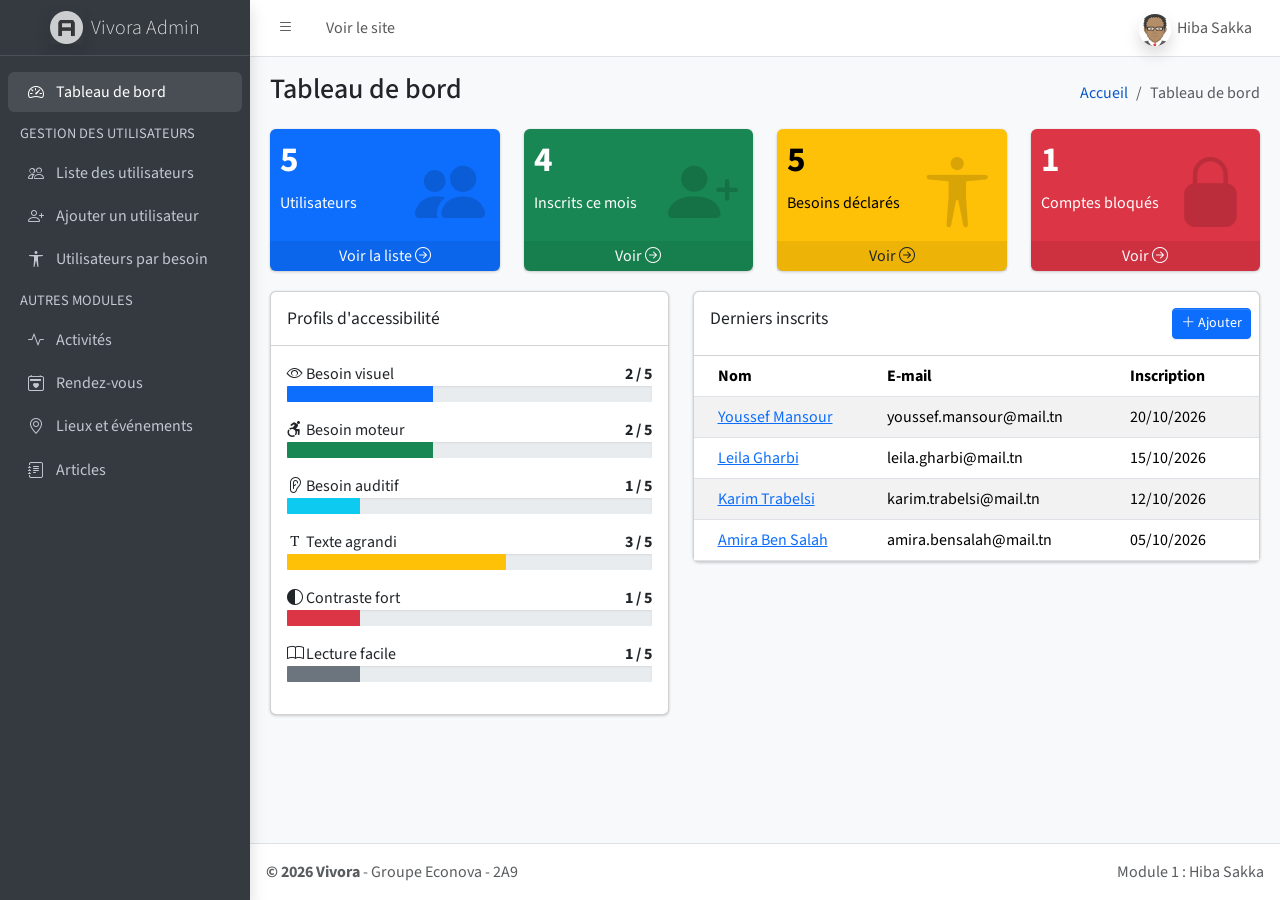
==== views/BackOffice/dashboard.html @ adef227e "Module 1 : pages HTML Front et Back office avec templates Medilab et AdminLTE" ====
<!DOCTYPE html>
<html lang="fr">

<head>
  <meta charset="utf-8">
  <meta name="viewport" content="width=device-width, initial-scale=1.0">
  <title>Tableau de bord - Vivora Admin</title>

  <link rel="stylesheet" href="https://fonts.googleapis.com/css2?family=Source+Sans+3:wght@300;400;600;700&display=swap">
  <link rel="stylesheet" href="assets/vendor/bootstrap-icons/bootstrap-icons.min.css">
  <link rel="stylesheet" href="assets/css/adminlte.min.css">
</head>

<body class="layout-fixed sidebar-expand-lg bg-body-tertiary">
  <div class="app-wrapper">

    <nav class="app-header navbar navbar-expand bg-body">
      <div class="container-fluid">
        <ul class="navbar-nav">
          <li class="nav-item">
            <a class="nav-link" data-lte-toggle="sidebar" href="#" role="button"><i class="bi bi-list"></i></a>
          </li>
          <li class="nav-item d-none d-md-block"><a href="../FrontOffice/index.html" class="nav-link">Voir le site</a></li>
        </ul>
        <ul class="navbar-nav ms-auto">
          <li class="nav-item dropdown user-menu">
            <a href="#" class="nav-link dropdown-toggle" data-bs-toggle="dropdown">
              <img src="assets/img/avatar.png" class="user-image rounded-circle shadow" alt="Admin">
              <span class="d-none d-md-inline">Hiba Sakka</span>
            </a>
            <ul class="dropdown-menu dropdown-menu-lg dropdown-menu-end">
              <li class="user-header text-bg-primary">
                <img src="assets/img/avatar.png" class="rounded-circle shadow" alt="Admin">
                <p>Hiba Sakka<small>Administratrice</small></p>
              </li>
              <li class="user-footer">
                <a href="../FrontOffice/mon-profil.html" class="btn btn-default btn-flat">Profil</a>
                <a href="../FrontOffice/connexion.html" class="btn btn-default btn-flat float-end">Déconnexion</a>
              </li>
            </ul>
          </li>
        </ul>
      </div>
    </nav>

    <aside class="app-sidebar bg-body-secondary shadow" data-bs-theme="dark">
      <div class="sidebar-brand">
        <a href="dashboard.html" class="brand-link">
          <img src="assets/img/AdminLTELogo.png" alt="Vivora" class="brand-image opacity-75 shadow">
          <span class="brand-text fw-light">Vivora Admin</span>
        </a>
      </div>
      <div class="sidebar-wrapper">
        <nav class="mt-2">
          <ul class="nav sidebar-menu flex-column" data-lte-toggle="treeview" role="menu" data-accordion="false">
              <li class="nav-item">
                <a href="dashboard.html" class="nav-link active">
                  <i class="nav-icon bi bi-speedometer2"></i>
                  <p>Tableau de bord</p>
                </a>
              </li>
              <li class="nav-header">GESTION DES UTILISATEURS</li>
              <li class="nav-item">
                <a href="utilisateurs-liste.html" class="nav-link">
                  <i class="nav-icon bi bi-people"></i>
                  <p>Liste des utilisateurs</p>
                </a>
              </li>
              <li class="nav-item">
                <a href="utilisateur-ajout.html" class="nav-link">
                  <i class="nav-icon bi bi-person-plus"></i>
                  <p>Ajouter un utilisateur</p>
                </a>
              </li>
              <li class="nav-item">
                <a href="utilisateurs-par-besoin.html" class="nav-link">
                  <i class="nav-icon bi bi-universal-access"></i>
                  <p>Utilisateurs par besoin</p>
                </a>
              </li>
              <li class="nav-header">AUTRES MODULES</li>
              <li class="nav-item">
                <a href="#" class="nav-link">
                  <i class="nav-icon bi bi-activity"></i>
                  <p>Activités</p>
                </a>
              </li>
              <li class="nav-item">
                <a href="#" class="nav-link">
                  <i class="nav-icon bi bi-calendar2-heart"></i>
                  <p>Rendez-vous</p>
                </a>
              </li>
              <li class="nav-item">
                <a href="#" class="nav-link">
                  <i class="nav-icon bi bi-geo-alt"></i>
                  <p>Lieux et événements</p>
                </a>
              </li>
              <li class="nav-item">
                <a href="#" class="nav-link">
                  <i class="nav-icon bi bi-journal-text"></i>
                  <p>Articles</p>
                </a>
              </li>
          </ul>
        </nav>
      </div>
    </aside>

    <main class="app-main">

      <div class="app-content-header">
        <div class="container-fluid">
          <div class="row">
            <div class="col-sm-6">
              <h3 class="mb-0">Tableau de bord</h3>
            </div>
            <div class="col-sm-6">
              <ol class="breadcrumb float-sm-end">
                <li class="breadcrumb-item"><a href="dashboard.html">Accueil</a></li>
                <li class="breadcrumb-item active">Tableau de bord</li>
              </ol>
            </div>
          </div>
        </div>
      </div>

      <div class="app-content">
        <div class="container-fluid">

          <div class="row">
            <div class="col-lg-3 col-6">
              <div class="small-box text-bg-primary">
                <div class="inner">
                  <h3>5</h3>
                  <p>Utilisateurs</p>
                </div>
                <i class="small-box-icon bi bi-people-fill"></i>
                <a href="utilisateurs-liste.html" class="small-box-footer link-light link-underline-opacity-0">Voir la liste <i class="bi bi-arrow-right-circle"></i></a>
              </div>
            </div>
            <div class="col-lg-3 col-6">
              <div class="small-box text-bg-success">
                <div class="inner">
                  <h3>4</h3>
                  <p>Inscrits ce mois</p>
                </div>
                <i class="small-box-icon bi bi-person-plus-fill"></i>
                <a href="utilisateurs-liste.html" class="small-box-footer link-light link-underline-opacity-0">Voir <i class="bi bi-arrow-right-circle"></i></a>
              </div>
            </div>
            <div class="col-lg-3 col-6">
              <div class="small-box text-bg-warning">
                <div class="inner">
                  <h3>5</h3>
                  <p>Besoins déclarés</p>
                </div>
                <i class="small-box-icon bi bi-universal-access"></i>
                <a href="utilisateurs-par-besoin.html" class="small-box-footer link-dark link-underline-opacity-0">Voir <i class="bi bi-arrow-right-circle"></i></a>
              </div>
            </div>
            <div class="col-lg-3 col-6">
              <div class="small-box text-bg-danger">
                <div class="inner">
                  <h3>1</h3>
                  <p>Comptes bloqués</p>
                </div>
                <i class="small-box-icon bi bi-lock-fill"></i>
                <a href="utilisateurs-liste.html" class="small-box-footer link-light link-underline-opacity-0">Voir <i class="bi bi-arrow-right-circle"></i></a>
              </div>
            </div>
          </div>

          <div class="row">
            <div class="col-lg-5">
              <div class="card mb-4">
                <div class="card-header">
                  <h3 class="card-title">Profils d'accessibilité</h3>
                </div>
                <div class="card-body">
                  <div class="mb-3">
                    <div class="d-flex justify-content-between"><span><i class="bi bi-eye"></i> Besoin visuel</span><strong>2 / 5</strong></div>
                    <div class="progress" role="progressbar" aria-valuenow="40" aria-valuemin="0" aria-valuemax="100">
                      <div class="progress-bar bg-primary" style="width: 40%"></div>
                    </div>
                  </div>
                  <div class="mb-3">
                    <div class="d-flex justify-content-between"><span><i class="bi bi-person-wheelchair"></i> Besoin moteur</span><strong>2 / 5</strong></div>
                    <div class="progress" role="progressbar" aria-valuenow="40" aria-valuemin="0" aria-valuemax="100">
                      <div class="progress-bar bg-success" style="width: 40%"></div>
                    </div>
                  </div>
                  <div class="mb-3">
                    <div class="d-flex justify-content-between"><span><i class="bi bi-ear"></i> Besoin auditif</span><strong>1 / 5</strong></div>
                    <div class="progress" role="progressbar" aria-valuenow="20" aria-valuemin="0" aria-valuemax="100">
                      <div class="progress-bar bg-info" style="width: 20%"></div>
                    </div>
                  </div>
                  <div class="mb-3">
                    <div class="d-flex justify-content-between"><span><i class="bi bi-fonts"></i> Texte agrandi</span><strong>3 / 5</strong></div>
                    <div class="progress" role="progressbar" aria-valuenow="60" aria-valuemin="0" aria-valuemax="100">
                      <div class="progress-bar bg-warning" style="width: 60%"></div>
                    </div>
                  </div>
                  <div class="mb-3">
                    <div class="d-flex justify-content-between"><span><i class="bi bi-circle-half"></i> Contraste fort</span><strong>1 / 5</strong></div>
                    <div class="progress" role="progressbar" aria-valuenow="20" aria-valuemin="0" aria-valuemax="100">
                      <div class="progress-bar bg-danger" style="width: 20%"></div>
                    </div>
                  </div>
                  <div class="mb-3">
                    <div class="d-flex justify-content-between"><span><i class="bi bi-book"></i> Lecture facile</span><strong>1 / 5</strong></div>
                    <div class="progress" role="progressbar" aria-valuenow="20" aria-valuemin="0" aria-valuemax="100">
                      <div class="progress-bar bg-secondary" style="width: 20%"></div>
                    </div>
                  </div>
                </div>
              </div>
            </div>

            <div class="col-lg-7">
              <div class="card mb-4">
                <div class="card-header">
                  <h3 class="card-title">Derniers inscrits</h3>
                  <div class="card-tools">
                    <a href="utilisateur-ajout.html" class="btn btn-primary btn-sm"><i class="bi bi-plus-lg"></i> Ajouter</a>
                  </div>
                </div>
                <div class="card-body p-0">
                  <table class="table table-striped mb-0">
                    <thead>
                      <tr>
                        <th>Nom</th>
                        <th>E-mail</th>
                        <th>Inscription</th>
                      </tr>
                    </thead>
                    <tbody>
                      <tr>
                        <td><a href="utilisateur-detail.html">Youssef Mansour</a></td>
                        <td>youssef.mansour@mail.tn</td>
                        <td>20/10/2026</td>
                      </tr>
                      <tr>
                        <td><a href="utilisateur-detail.html">Leila Gharbi</a></td>
                        <td>leila.gharbi@mail.tn</td>
                        <td>15/10/2026</td>
                      </tr>
                      <tr>
                        <td><a href="utilisateur-detail.html">Karim Trabelsi</a></td>
                        <td>karim.trabelsi@mail.tn</td>
                        <td>12/10/2026</td>
                      </tr>
                      <tr>
                        <td><a href="utilisateur-detail.html">Amira Ben Salah</a></td>
                        <td>amira.bensalah@mail.tn</td>
                        <td>05/10/2026</td>
                      </tr>
                    </tbody>
                  </table>
                </div>
              </div>
            </div>
          </div>

        </div>
      </div>

    </main>

    <footer class="app-footer">
      <div class="float-end d-none d-sm-inline">Module 1 : Hiba Sakka</div>
      <strong>© 2026 Vivora</strong> - Groupe Econova - 2A9
    </footer>

  </div>

  <script src="assets/vendor/bootstrap/js/bootstrap.bundle.min.js"></script>
  <script src="assets/js/adminlte.min.js"></script>
</body>

</html>
---- views/BackOffice/assets/css/adminlte.min.css ----
@charset "UTF-8";/*!
 *   AdminLTE v4.10.0
 *   Author: Colorlib
 *   Website: AdminLTE.io <https://adminlte.io>
 *   License: Open source - MIT <https://opensource.org/licenses/MIT>
 */:root,[data-bs-theme=light]{--bs-blue:#0d6efd;--bs-indigo:#6610f2;--bs-purple:#6f42c1;--bs-pink:#d63384;--bs-red:#dc3545;--bs-orange:#fd7e14;--bs-yellow:#ffc107;--bs-green:#198754;--bs-teal:#20c997;--bs-cyan:#0dcaf0;--bs-black:#000;--bs-white:#fff;--bs-gray:#6c757d;--bs-gray-dark:#343a40;--bs-gray-100:#f8f9fa;--bs-gray-200:#e9ecef;--bs-gray-300:#dee2e6;--bs-gray-400:#ced4da;--bs-gray-500:#adb5bd;--bs-gray-600:#6c757d;--bs-gray-700:#495057;--bs-gray-800:#343a40;--bs-gray-900:#212529;--bs-primary:#0d6efd;--bs-secondary:#6c757d;--bs-success:#198754;--bs-info:#0dcaf0;--bs-warning:#ffc107;--bs-danger:#dc3545;--bs-light:#f8f9fa;--bs-dark:#212529;--bs-primary-rgb:13,110,253;--bs-secondary-rgb:108,117,125;--bs-success-rgb:25,135,84;--bs-info-rgb:13,202,240;--bs-warning-rgb:255,193,7;--bs-danger-rgb:220,53,69;--bs-light-rgb:248,249,250;--bs-dark-rgb:33,37,41;--bs-primary-text-emphasis:rgb(2.0392156863%, 17.2549019608%, 39.6862745098%);--bs-secondary-text-emphasis:rgb(16.9411764706%, 18.3529411765%, 19.6078431373%);--bs-success-text-emphasis:rgb(3.9215686275%, 21.1764705882%, 13.1764705882%);--bs-info-text-emphasis:rgb(2.0392156863%, 31.6862745098%, 37.6470588235%);--bs-warning-text-emphasis:rgb(40%, 30.2745098039%, 1.0980392157%);--bs-danger-text-emphasis:rgb(34.5098039216%, 8.3137254902%, 10.8235294118%);--bs-light-text-emphasis:#495057;--bs-dark-text-emphasis:#495057;--bs-primary-bg-subtle:rgb(81.0196078431%, 88.6274509804%, 99.8431372549%);--bs-secondary-bg-subtle:rgb(88.4705882353%, 89.1764705882%, 89.8039215686%);--bs-success-bg-subtle:rgb(81.9607843137%, 90.5882352941%, 86.5882352941%);--bs-info-bg-subtle:rgb(81.0196078431%, 95.8431372549%, 98.8235294118%);--bs-warning-bg-subtle:rgb(100%, 95.137254902%, 80.5490196078%);--bs-danger-bg-subtle:rgb(97.2549019608%, 84.1568627451%, 85.4117647059%);--bs-light-bg-subtle:rgb(98.6274509804%, 98.8235294118%, 99.0196078431%);--bs-dark-bg-subtle:#ced4da;--bs-primary-border-subtle:rgb(62.0392156863%, 77.2549019608%, 99.6862745098%);--bs-secondary-border-subtle:rgb(76.9411764706%, 78.3529411765%, 79.6078431373%);--bs-success-border-subtle:rgb(63.9215686275%, 81.1764705882%, 73.1764705882%);--bs-info-border-subtle:rgb(62.0392156863%, 91.6862745098%, 97.6470588235%);--bs-warning-border-subtle:rgb(100%, 90.2745098039%, 61.0980392157%);--bs-danger-border-subtle:rgb(94.5098039216%, 68.3137254902%, 70.8235294118%);--bs-light-border-subtle:#e9ecef;--bs-dark-border-subtle:#adb5bd;--bs-white-rgb:255,255,255;--bs-black-rgb:0,0,0;--bs-font-sans-serif:"Source Sans 3",system-ui,-apple-system,"Segoe UI",Roboto,"Helvetica Neue","Noto Sans","Liberation Sans",Arial,sans-serif,"Apple Color Emoji","Segoe UI Emoji","Segoe UI Symbol","Noto Color Emoji";--bs-font-monospace:SFMono-Regular,Menlo,Monaco,Consolas,"Liberation Mono","Courier New",monospace;--bs-gradient:linear-gradient(180deg, rgba(255, 255, 255, 0.15), rgba(255, 255, 255, 0));--bs-body-font-family:var(--bs-font-sans-serif);--bs-body-font-size:1rem;--bs-body-font-weight:400;--bs-body-line-height:1.5;--bs-body-color:#212529;--bs-body-color-rgb:33,37,41;--bs-body-bg:#fff;--bs-body-bg-rgb:255,255,255;--bs-emphasis-color:#000;--bs-emphasis-color-rgb:0,0,0;--bs-secondary-color:rgba(33, 37, 41, 0.75);--bs-secondary-color-rgb:33,37,41;--bs-secondary-bg:#e9ecef;--bs-secondary-bg-rgb:233,236,239;--bs-tertiary-color:rgba(33, 37, 41, 0.5);--bs-tertiary-color-rgb:33,37,41;--bs-tertiary-bg:#f8f9fa;--bs-tertiary-bg-rgb:248,249,250;--bs-heading-color:inherit;--bs-link-color:#0d6efd;--bs-link-color-rgb:13,110,253;--bs-link-decoration:underline;--bs-link-hover-color:rgb(4.0784313725%, 34.5098039216%, 79.3725490196%);--bs-link-hover-color-rgb:10,88,202;--bs-code-color:#d63384;--bs-highlight-color:#212529;--bs-highlight-bg:rgb(100%, 95.137254902%, 80.5490196078%);--bs-border-width:1px;--bs-border-style:solid;--bs-border-color:#dee2e6;--bs-border-color-translucent:rgba(0, 0, 0, 0.175);--bs-border-radius:0.375rem;--bs-border-radius-sm:0.25rem;--bs-border-radius-lg:0.5rem;--bs-border-radius-xl:1rem;--bs-border-radius-xxl:2rem;--bs-border-radius-2xl:var(--bs-border-radius-xxl);--bs-border-radius-pill:50rem;--bs-box-shadow:0 0.5rem 1rem rgba(0, 0, 0, 0.15);--bs-box-shadow-sm:0 0.125rem 0.25rem rgba(0, 0, 0, 0.075);--bs-box-shadow-lg:0 1rem 3rem rgba(0, 0, 0, 0.175);--bs-box-shadow-inset:inset 0 1px 2px rgba(0, 0, 0, 0.075);--bs-focus-ring-width:0.25rem;--bs-focus-ring-opacity:0.25;--bs-focus-ring-color:rgba(13, 110, 253, 0.25);--bs-form-valid-color:#198754;--bs-form-valid-border-color:#198754;--bs-form-invalid-color:#dc3545;--bs-form-invalid-border-color:#dc3545}[data-bs-theme=dark]{color-scheme:dark;--bs-body-color:#dee2e6;--bs-body-color-rgb:222,226,230;--bs-body-bg:#212529;--bs-body-bg-rgb:33,37,41;--bs-emphasis-color:#fff;--bs-emphasis-color-rgb:255,255,255;--bs-secondary-color:rgba(222, 226, 230, 0.75);--bs-secondary-color-rgb:222,226,230;--bs-secondary-bg:#343a40;--bs-secondary-bg-rgb:52,58,64;--bs-tertiary-color:rgba(222, 226, 230, 0.5);--bs-tertiary-color-rgb:222,226,230;--bs-tertiary-bg:rgb(16.6666666667%, 18.6274509804%, 20.5882352941%);--bs-tertiary-bg-rgb:43,48,53;--bs-primary-text-emphasis:rgb(43.0588235294%, 65.8823529412%, 99.5294117647%);--bs-secondary-text-emphasis:rgb(65.4117647059%, 67.5294117647%, 69.4117647059%);--bs-success-text-emphasis:rgb(45.8823529412%, 71.7647058824%, 59.7647058824%);--bs-info-text-emphasis:rgb(43.0588235294%, 87.5294117647%, 96.4705882353%);--bs-warning-text-emphasis:rgb(100%, 85.4117647059%, 41.6470588235%);--bs-danger-text-emphasis:rgb(91.7647058824%, 52.4705882353%, 56.2352941176%);--bs-light-text-emphasis:#f8f9fa;--bs-dark-text-emphasis:#dee2e6;--bs-primary-bg-subtle:rgb(1.0196078431%, 8.6274509804%, 19.8431372549%);--bs-secondary-bg-subtle:rgb(8.4705882353%, 9.1764705882%, 9.8039215686%);--bs-success-bg-subtle:rgb(1.9607843137%, 10.5882352941%, 6.5882352941%);--bs-info-bg-subtle:rgb(1.0196078431%, 15.8431372549%, 18.8235294118%);--bs-warning-bg-subtle:rgb(20%, 15.137254902%, 0.5490196078%);--bs-danger-bg-subtle:rgb(17.2549019608%, 4.1568627451%, 5.4117647059%);--bs-light-bg-subtle:#343a40;--bs-dark-bg-subtle:#1a1d20;--bs-primary-border-subtle:rgb(3.0588235294%, 25.8823529412%, 59.5294117647%);--bs-secondary-border-subtle:rgb(25.4117647059%, 27.5294117647%, 29.4117647059%);--bs-success-border-subtle:rgb(5.8823529412%, 31.7647058824%, 19.7647058824%);--bs-info-border-subtle:rgb(3.0588235294%, 47.5294117647%, 56.4705882353%);--bs-warning-border-subtle:rgb(60%, 45.4117647059%, 1.6470588235%);--bs-danger-border-subtle:rgb(51.7647058824%, 12.4705882353%, 16.2352941176%);--bs-light-border-subtle:#495057;--bs-dark-border-subtle:#343a40;--bs-heading-color:inherit;--bs-link-color:rgb(43.0588235294%, 65.8823529412%, 99.5294117647%);--bs-link-hover-color:rgb(54.4470588235%, 72.7058823529%, 99.6235294118%);--bs-link-color-rgb:110,168,254;--bs-link-hover-color-rgb:139,185,254;--bs-code-color:rgb(90.3529411765%, 52%, 71.0588235294%);--bs-highlight-color:#dee2e6;--bs-highlight-bg:rgb(40%, 30.2745098039%, 1.0980392157%);--bs-border-color:#495057;--bs-border-color-translucent:rgba(255, 255, 255, 0.15);--bs-form-valid-color:rgb(45.8823529412%, 71.7647058824%, 59.7647058824%);--bs-form-valid-border-color:rgb(45.8823529412%, 71.7647058824%, 59.7647058824%);--bs-form-invalid-color:rgb(91.7647058824%, 52.4705882353%, 56.2352941176%);--bs-form-invalid-border-color:rgb(91.7647058824%, 52.4705882353%, 56.2352941176%)}*,::after,::before{box-sizing:border-box}@media (prefers-reduced-motion:no-preference){:root{scroll-behavior:smooth}}body{margin:0;font-family:var(--bs-body-font-family);font-size:var(--bs-body-font-size);font-weight:var(--bs-body-font-weight);line-height:var(--bs-body-line-height);color:var(--bs-body-color);text-align:var(--bs-body-text-align);background-color:var(--bs-body-bg);-webkit-text-size-adjust:100%;-webkit-tap-highlight-color:transparent}hr{margin:1rem 0;color:inherit;border:0;border-top:var(--bs-border-width) solid;opacity:.25}.h1,.h2,.h3,.h4,.h5,.h6,h1,h2,h3,h4,h5,h6{margin-top:0;margin-bottom:.5rem;font-weight:500;line-height:1.2;color:var(--bs-heading-color)}.h1,h1{font-size:calc(1.375rem + 1.5vw)}@media (min-width:1200px){.h1,h1{font-size:2.5rem}}.h2,h2{font-size:calc(1.325rem + .9vw)}@media (min-width:1200px){.h2,h2{font-size:2rem}}.h3,h3{font-size:calc(1.3rem + .6vw)}@media (min-width:1200px){.h3,h3{font-size:1.75rem}}.h4,h4{font-size:calc(1.275rem + .3vw)}@media (min-width:1200px){.h4,h4{font-size:1.5rem}}.h5,h5{font-size:1.25rem}.h6,h6{font-size:1rem}p{margin-top:0;margin-bottom:1rem}abbr[title]{-webkit-text-decoration:underline dotted;text-decoration:underline dotted;cursor:help;-webkit-text-decoration-skip-ink:none;text-decoration-skip-ink:none}address{margin-bottom:1rem;font-style:normal;line-height:inherit}ol,ul{padding-left:2rem}dl,ol,ul{margin-top:0;margin-bottom:1rem}ol ol,ol ul,ul ol,ul ul{margin-bottom:0}dt{font-weight:700}dd{margin-bottom:.5rem;margin-left:0}blockquote{margin:0 0 1rem}b,strong{font-weight:bolder}.small,small{font-size:.875em}.mark,mark{padding:.1875em;color:var(--bs-highlight-color);background-color:var(--bs-highlight-bg)}sub,sup{position:relative;font-size:.75em;line-height:0;vertical-align:baseline}sub{bottom:-.25em}sup{top:-.5em}a{color:rgba(var(--bs-link-color-rgb),var(--bs-link-opacity,1));text-decoration:underline}a:hover{--bs-link-color-rgb:var(--bs-link-hover-color-rgb)}a:not([href]):not([class]),a:not([href]):not([class]):hover{color:inherit;text-decoration:none}code,kbd,pre,samp{font-family:var(--bs-font-monospace);font-size:1em}pre{display:block;margin-top:0;margin-bottom:1rem;overflow:auto;font-size:.875em}pre code{font-size:inherit;color:inherit;word-break:normal}code{font-size:.875em;color:var(--bs-code-color);word-wrap:break-word}a>code{color:inherit}kbd{padding:.1875rem .375rem;font-size:.875em;color:var(--bs-body-bg);background-color:var(--bs-body-color);border-radius:.25rem}kbd kbd{padding:0;font-size:1em}figure{margin:0 0 1rem}img,svg{vertical-align:middle}table{caption-side:bottom;border-collapse:collapse}caption{padding-top:.5rem;padding-bottom:.5rem;color:var(--bs-secondary-color);text-align:left}th{text-align:inherit;text-align:-webkit-match-parent}tbody,td,tfoot,th,thead,tr{border-color:inherit;border-style:solid;border-width:0}label{display:inline-block}button{border-radius:0}button:focus:not(:focus-visible){outline:0}button,input,optgroup,select,textarea{margin:0;font-family:inherit;font-size:inherit;line-height:inherit}button,select{text-transform:none}[role=button]{cursor:pointer}select{word-wrap:normal}select:disabled{opacity:1}[list]:not([type=date]):not([type=datetime-local]):not([type=month]):not([type=week]):not([type=time])::-webkit-calendar-picker-indicator{display:none!important}[type=button],[type=reset],[type=submit],button{-webkit-appearance:button}[type=button]:not(:disabled),[type=reset]:not(:disabled),[type=submit]:not(:disabled),button:not(:disabled){cursor:pointer}::-moz-focus-inner{padding:0;border-style:none}textarea{resize:vertical}fieldset{min-width:0;padding:0;margin:0;border:0}legend{float:left;width:100%;padding:0;margin-bottom:.5rem;line-height:inherit;font-size:calc(1.275rem + .3vw)}@media (min-width:1200px){legend{font-size:1.5rem}}legend+*{clear:left}::-webkit-datetime-edit-day-field,::-webkit-datetime-edit-fields-wrapper,::-webkit-datetime-edit-hour-field,::-webkit-datetime-edit-minute,::-webkit-datetime-edit-month-field,::-webkit-datetime-edit-text,::-webkit-datetime-edit-year-field{padding:0}::-webkit-inner-spin-button{height:auto}[type=search]{-webkit-appearance:textfield;outline-offset:-2px}[type=search]::-webkit-search-cancel-button{cursor:pointer;filter:grayscale(1)}::-webkit-search-decoration{-webkit-appearance:none}::-webkit-color-swatch-wrapper{padding:0}::file-selector-button{font:inherit;-webkit-appearance:button}output{display:inline-block}iframe{border:0}summary{display:list-item;cursor:pointer}progress{vertical-align:baseline}[hidden]{display:none!important}.lead{font-size:1.25rem;font-weight:300}.display-1{font-weight:300;line-height:1.2;font-size:calc(1.625rem + 4.5vw)}@media (min-width:1200px){.display-1{font-size:5rem}}.display-2{font-weight:300;line-height:1.2;font-size:calc(1.575rem + 3.9vw)}@media (min-width:1200px){.display-2{font-size:4.5rem}}.display-3{font-weight:300;line-height:1.2;font-size:calc(1.525rem + 3.3vw)}@media (min-width:1200px){.display-3{font-size:4rem}}.display-4{font-weight:300;line-height:1.2;font-size:calc(1.475rem + 2.7vw)}@media (min-width:1200px){.display-4{font-size:3.5rem}}.display-5{font-weight:300;line-height:1.2;font-size:calc(1.425rem + 2.1vw)}@media (min-width:1200px){.display-5{font-size:3rem}}.display-6{font-weight:300;line-height:1.2;font-size:calc(1.375rem + 1.5vw)}@media (min-width:1200px){.display-6{font-size:2.5rem}}.list-unstyled{padding-left:0;list-style:none}.list-inline{padding-left:0;list-style:none}.list-inline-item{display:inline-block}.list-inline-item:not(:last-child){margin-right:.5rem}.initialism{font-size:.875em;text-transform:uppercase}.blockquote{margin-bottom:1rem;font-size:1.25rem}.blockquote>:last-child{margin-bottom:0}.blockquote-footer{margin-top:-1rem;margin-bottom:1rem;font-size:.875em;color:#6c757d}.blockquote-footer::before{content:"— "}.img-fluid{max-width:100%;height:auto}.img-thumbnail{padding:.25rem;background-color:var(--bs-body-bg);border:var(--bs-border-width) solid var(--bs-border-color);border-radius:var(--bs-border-radius);box-shadow:var(--bs-box-shadow-sm);max-width:100%;height:auto}.figure{display:inline-block}.figure-img{margin-bottom:.5rem;line-height:1}.figure-caption{font-size:.875em;color:var(--bs-secondary-color)}.container,.container-fluid,.container-lg,.container-md,.container-sm,.container-xl,.container-xxl{--bs-gutter-x:1.5rem;--bs-gutter-y:0;width:100%;padding-right:calc(var(--bs-gutter-x) * .5);padding-left:calc(var(--bs-gutter-x) * .5);margin-right:auto;margin-left:auto}@media (min-width:576px){.container,.container-sm{max-width:540px}}@media (min-width:768px){.container,.container-md,.container-sm{max-width:720px}}@media (min-width:992px){.container,.container-lg,.container-md,.container-sm{max-width:960px}}@media (min-width:1200px){.container,.container-lg,.container-md,.container-sm,.container-xl{max-width:1140px}}@media (min-width:1400px){.container,.container-lg,.container-md,.container-sm,.container-xl,.container-xxl{max-width:1320px}}:root{--bs-breakpoint-xs:0;--bs-breakpoint-sm:576px;--bs-breakpoint-md:768px;--bs-breakpoint-lg:992px;--bs-breakpoint-xl:1200px;--bs-breakpoint-xxl:1400px}.row{--bs-gutter-x:1.5rem;--bs-gutter-y:0;display:flex;flex-wrap:wrap;margin-top:calc(-1 * var(--bs-gutter-y));margin-right:calc(-.5 * var(--bs-gutter-x));margin-left:calc(-.5 * var(--bs-gutter-x))}.row>*{flex-shrink:0;width:100%;max-width:100%;padding-right:calc(var(--bs-gutter-x) * .5);padding-left:calc(var(--bs-gutter-x) * .5);margin-top:var(--bs-gutter-y)}.col{flex:1 0 0}.row-cols-auto>*{flex:0 0 auto;width:auto}.row-cols-1>*{flex:0 0 auto;width:100%}.row-cols-2>*{flex:0 0 auto;width:50%}.row-cols-3>*{flex:0 0 auto;width:33.33333333%}.row-cols-4>*{flex:0 0 auto;width:25%}.row-cols-5>*{flex:0 0 auto;width:20%}.row-cols-6>*{flex:0 0 auto;width:16.66666667%}.col-auto{flex:0 0 auto;width:auto}.col-1{flex:0 0 auto;width:8.33333333%}.col-2{flex:0 0 auto;width:16.66666667%}.col-3{flex:0 0 auto;width:25%}.col-4{flex:0 0 auto;width:33.33333333%}.col-5{flex:0 0 auto;width:41.66666667%}.col-6{flex:0 0 auto;width:50%}.col-7{flex:0 0 auto;width:58.33333333%}.col-8{flex:0 0 auto;width:66.66666667%}.col-9{flex:0 0 auto;width:75%}.col-10{flex:0 0 auto;width:83.33333333%}.col-11{flex:0 0 auto;width:91.66666667%}.col-12{flex:0 0 auto;width:100%}.offset-1{margin-left:8.33333333%}.offset-2{margin-left:16.66666667%}.offset-3{margin-left:25%}.offset-4{margin-left:33.33333333%}.offset-5{margin-left:41.66666667%}.offset-6{margin-left:50%}.offset-7{margin-left:58.33333333%}.offset-8{margin-left:66.66666667%}.offset-9{margin-left:75%}.offset-10{margin-left:83.33333333%}.offset-11{margin-left:91.66666667%}.g-0,.gx-0{--bs-gutter-x:0}.g-0,.gy-0{--bs-gutter-y:0}.g-1,.gx-1{--bs-gutter-x:0.25rem}.g-1,.gy-1{--bs-gutter-y:0.25rem}.g-2,.gx-2{--bs-gutter-x:0.5rem}.g-2,.gy-2{--bs-gutter-y:0.5rem}.g-3,.gx-3{--bs-gutter-x:1rem}.g-3,.gy-3{--bs-gutter-y:1rem}.g-4,.gx-4{--bs-gutter-x:1.5rem}.g-4,.gy-4{--bs-gutter-y:1.5rem}.g-5,.gx-5{--bs-gutter-x:3rem}.g-5,.gy-5{--bs-gutter-y:3rem}@media (min-width:576px){.col-sm{flex:1 0 0}.row-cols-sm-auto>*{flex:0 0 auto;width:auto}.row-cols-sm-1>*{flex:0 0 auto;width:100%}.row-cols-sm-2>*{flex:0 0 auto;width:50%}.row-cols-sm-3>*{flex:0 0 auto;width:33.33333333%}.row-cols-sm-4>*{flex:0 0 auto;width:25%}.row-cols-sm-5>*{flex:0 0 auto;width:20%}.row-cols-sm-6>*{flex:0 0 auto;width:16.66666667%}.col-sm-auto{flex:0 0 auto;width:auto}.col-sm-1{flex:0 0 auto;width:8.33333333%}.col-sm-2{flex:0 0 auto;width:16.66666667%}.col-sm-3{flex:0 0 auto;width:25%}.col-sm-4{flex:0 0 auto;width:33.33333333%}.col-sm-5{flex:0 0 auto;width:41.66666667%}.col-sm-6{flex:0 0 auto;width:50%}.col-sm-7{flex:0 0 auto;width:58.33333333%}.col-sm-8{flex:0 0 auto;width:66.66666667%}.col-sm-9{flex:0 0 auto;width:75%}.col-sm-10{flex:0 0 auto;width:83.33333333%}.col-sm-11{flex:0 0 auto;width:91.66666667%}.col-sm-12{flex:0 0 auto;width:100%}.offset-sm-0{margin-left:0}.offset-sm-1{margin-left:8.33333333%}.offset-sm-2{margin-left:16.66666667%}.offset-sm-3{margin-left:25%}.offset-sm-4{margin-left:33.33333333%}.offset-sm-5{margin-left:41.66666667%}.offset-sm-6{margin-left:50%}.offset-sm-7{margin-left:58.33333333%}.offset-sm-8{margin-left:66.66666667%}.offset-sm-9{margin-left:75%}.offset-sm-10{margin-left:83.33333333%}.offset-sm-11{margin-left:91.66666667%}.g-sm-0,.gx-sm-0{--bs-gutter-x:0}.g-sm-0,.gy-sm-0{--bs-gutter-y:0}.g-sm-1,.gx-sm-1{--bs-gutter-x:0.25rem}.g-sm-1,.gy-sm-1{--bs-gutter-y:0.25rem}.g-sm-2,.gx-sm-2{--bs-gutter-x:0.5rem}.g-sm-2,.gy-sm-2{--bs-gutter-y:0.5rem}.g-sm-3,.gx-sm-3{--bs-gutter-x:1rem}.g-sm-3,.gy-sm-3{--bs-gutter-y:1rem}.g-sm-4,.gx-sm-4{--bs-gutter-x:1.5rem}.g-sm-4,.gy-sm-4{--bs-gutter-y:1.5rem}.g-sm-5,.gx-sm-5{--bs-gutter-x:3rem}.g-sm-5,.gy-sm-5{--bs-gutter-y:3rem}}@media (min-width:768px){.col-md{flex:1 0 0}.row-cols-md-auto>*{flex:0 0 auto;width:auto}.row-cols-md-1>*{flex:0 0 auto;width:100%}.row-cols-md-2>*{flex:0 0 auto;width:50%}.row-cols-md-3>*{flex:0 0 auto;width:33.33333333%}.row-cols-md-4>*{flex:0 0 auto;width:25%}.row-cols-md-5>*{flex:0 0 auto;width:20%}.row-cols-md-6>*{flex:0 0 auto;width:16.66666667%}.col-md-auto{flex:0 0 auto;width:auto}.col-md-1{flex:0 0 auto;width:8.33333333%}.col-md-2{flex:0 0 auto;width:16.66666667%}.col-md-3{flex:0 0 auto;width:25%}.col-md-4{flex:0 0 auto;width:33.33333333%}.col-md-5{flex:0 0 auto;width:41.66666667%}.col-md-6{flex:0 0 auto;width:50%}.col-md-7{flex:0 0 auto;width:58.33333333%}.col-md-8{flex:0 0 auto;width:66.66666667%}.col-md-9{flex:0 0 auto;width:75%}.col-md-10{flex:0 0 auto;width:83.33333333%}.col-md-11{flex:0 0 auto;width:91.66666667%}.col-md-12{flex:0 0 auto;width:100%}.offset-md-0{margin-left:0}.offset-md-1{margin-left:8.33333333%}.offset-md-2{margin-left:16.66666667%}.offset-md-3{margin-left:25%}.offset-md-4{margin-left:33.33333333%}.offset-md-5{margin-left:41.66666667%}.offset-md-6{margin-left:50%}.offset-md-7{margin-left:58.33333333%}.offset-md-8{margin-left:66.66666667%}.offset-md-9{margin-left:75%}.offset-md-10{margin-left:83.33333333%}.offset-md-11{margin-left:91.66666667%}.g-md-0,.gx-md-0{--bs-gutter-x:0}.g-md-0,.gy-md-0{--bs-gutter-y:0}.g-md-1,.gx-md-1{--bs-gutter-x:0.25rem}.g-md-1,.gy-md-1{--bs-gutter-y:0.25rem}.g-md-2,.gx-md-2{--bs-gutter-x:0.5rem}.g-md-2,.gy-md-2{--bs-gutter-y:0.5rem}.g-md-3,.gx-md-3{--bs-gutter-x:1rem}.g-md-3,.gy-md-3{--bs-gutter-y:1rem}.g-md-4,.gx-md-4{--bs-gutter-x:1.5rem}.g-md-4,.gy-md-4{--bs-gutter-y:1.5rem}.g-md-5,.gx-md-5{--bs-gutter-x:3rem}.g-md-5,.gy-md-5{--bs-gutter-y:3rem}}@media (min-width:992px){.col-lg{flex:1 0 0}.row-cols-lg-auto>*{flex:0 0 auto;width:auto}.row-cols-lg-1>*{flex:0 0 auto;width:100%}.row-cols-lg-2>*{flex:0 0 auto;width:50%}.row-cols-lg-3>*{flex:0 0 auto;width:33.33333333%}.row-cols-lg-4>*{flex:0 0 auto;width:25%}.row-cols-lg-5>*{flex:0 0 auto;width:20%}.row-cols-lg-6>*{flex:0 0 auto;width:16.66666667%}.col-lg-auto{flex:0 0 auto;width:auto}.col-lg-1{flex:0 0 auto;width:8.33333333%}.col-lg-2{flex:0 0 auto;width:16.66666667%}.col-lg-3{flex:0 0 auto;width:25%}.col-lg-4{flex:0 0 auto;width:33.33333333%}.col-lg-5{flex:0 0 auto;width:41.66666667%}.col-lg-6{flex:0 0 auto;width:50%}.col-lg-7{flex:0 0 auto;width:58.33333333%}.col-lg-8{flex:0 0 auto;width:66.66666667%}.col-lg-9{flex:0 0 auto;width:75%}.col-lg-10{flex:0 0 auto;width:83.33333333%}.col-lg-11{flex:0 0 auto;width:91.66666667%}.col-lg-12{flex:0 0 auto;width:100%}.offset-lg-0{margin-left:0}.offset-lg-1{margin-left:8.33333333%}.offset-lg-2{margin-left:16.66666667%}.offset-lg-3{margin-left:25%}.offset-lg-4{margin-left:33.33333333%}.offset-lg-5{margin-left:41.66666667%}.offset-lg-6{margin-left:50%}.offset-lg-7{margin-left:58.33333333%}.offset-lg-8{margin-left:66.66666667%}.offset-lg-9{margin-left:75%}.offset-lg-10{margin-left:83.33333333%}.offset-lg-11{margin-left:91.66666667%}.g-lg-0,.gx-lg-0{--bs-gutter-x:0}.g-lg-0,.gy-lg-0{--bs-gutter-y:0}.g-lg-1,.gx-lg-1{--bs-gutter-x:0.25rem}.g-lg-1,.gy-lg-1{--bs-gutter-y:0.25rem}.g-lg-2,.gx-lg-2{--bs-gutter-x:0.5rem}.g-lg-2,.gy-lg-2{--bs-gutter-y:0.5rem}.g-lg-3,.gx-lg-3{--bs-gutter-x:1rem}.g-lg-3,.gy-lg-3{--bs-gutter-y:1rem}.g-lg-4,.gx-lg-4{--bs-gutter-x:1.5rem}.g-lg-4,.gy-lg-4{--bs-gutter-y:1.5rem}.g-lg-5,.gx-lg-5{--bs-gutter-x:3rem}.g-lg-5,.gy-lg-5{--bs-gutter-y:3rem}}@media (min-width:1200px){.col-xl{flex:1 0 0}.row-cols-xl-auto>*{flex:0 0 auto;width:auto}.row-cols-xl-1>*{flex:0 0 auto;width:100%}.row-cols-xl-2>*{flex:0 0 auto;width:50%}.row-cols-xl-3>*{flex:0 0 auto;width:33.33333333%}.row-cols-xl-4>*{flex:0 0 auto;width:25%}.row-cols-xl-5>*{flex:0 0 auto;width:20%}.row-cols-xl-6>*{flex:0 0 auto;width:16.66666667%}.col-xl-auto{flex:0 0 auto;width:auto}.col-xl-1{flex:0 0 auto;width:8.33333333%}.col-xl-2{flex:0 0 auto;width:16.66666667%}.col-xl-3{flex:0 0 auto;width:25%}.col-xl-4{flex:0 0 auto;width:33.33333333%}.col-xl-5{flex:0 0 auto;width:41.66666667%}.col-xl-6{flex:0 0 auto;width:50%}.col-xl-7{flex:0 0 auto;width:58.33333333%}.col-xl-8{flex:0 0 auto;width:66.66666667%}.col-xl-9{flex:0 0 auto;width:75%}.col-xl-10{flex:0 0 auto;width:83.33333333%}.col-xl-11{flex:0 0 auto;width:91.66666667%}.col-xl-12{flex:0 0 auto;width:100%}.offset-xl-0{margin-left:0}.offset-xl-1{margin-left:8.33333333%}.offset-xl-2{margin-left:16.66666667%}.offset-xl-3{margin-left:25%}.offset-xl-4{margin-left:33.33333333%}.offset-xl-5{margin-left:41.66666667%}.offset-xl-6{margin-left:50%}.offset-xl-7{margin-left:58.33333333%}.offset-xl-8{margin-left:66.66666667%}.offset-xl-9{margin-left:75%}.offset-xl-10{margin-left:83.33333333%}.offset-xl-11{margin-left:91.66666667%}.g-xl-0,.gx-xl-0{--bs-gutter-x:0}.g-xl-0,.gy-xl-0{--bs-gutter-y:0}.g-xl-1,.gx-xl-1{--bs-gutter-x:0.25rem}.g-xl-1,.gy-xl-1{--bs-gutter-y:0.25rem}.g-xl-2,.gx-xl-2{--bs-gutter-x:0.5rem}.g-xl-2,.gy-xl-2{--bs-gutter-y:0.5rem}.g-xl-3,.gx-xl-3{--bs-gutter-x:1rem}.g-xl-3,.gy-xl-3{--bs-gutter-y:1rem}.g-xl-4,.gx-xl-4{--bs-gutter-x:1.5rem}.g-xl-4,.gy-xl-4{--bs-gutter-y:1.5rem}.g-xl-5,.gx-xl-5{--bs-gutter-x:3rem}.g-xl-5,.gy-xl-5{--bs-gutter-y:3rem}}@media (min-width:1400px){.col-xxl{flex:1 0 0}.row-cols-xxl-auto>*{flex:0 0 auto;width:auto}.row-cols-xxl-1>*{flex:0 0 auto;width:100%}.row-cols-xxl-2>*{flex:0 0 auto;width:50%}.row-cols-xxl-3>*{flex:0 0 auto;width:33.33333333%}.row-cols-xxl-4>*{flex:0 0 auto;width:25%}.row-cols-xxl-5>*{flex:0 0 auto;width:20%}.row-cols-xxl-6>*{flex:0 0 auto;width:16.66666667%}.col-xxl-auto{flex:0 0 auto;width:auto}.col-xxl-1{flex:0 0 auto;width:8.33333333%}.col-xxl-2{flex:0 0 auto;width:16.66666667%}.col-xxl-3{flex:0 0 auto;width:25%}.col-xxl-4{flex:0 0 auto;width:33.33333333%}.col-xxl-5{flex:0 0 auto;width:41.66666667%}.col-xxl-6{flex:0 0 auto;width:50%}.col-xxl-7{flex:0 0 auto;width:58.33333333%}.col-xxl-8{flex:0 0 auto;width:66.66666667%}.col-xxl-9{flex:0 0 auto;width:75%}.col-xxl-10{flex:0 0 auto;width:83.33333333%}.col-xxl-11{flex:0 0 auto;width:91.66666667%}.col-xxl-12{flex:0 0 auto;width:100%}.offset-xxl-0{margin-left:0}.offset-xxl-1{margin-left:8.33333333%}.offset-xxl-2{margin-left:16.66666667%}.offset-xxl-3{margin-left:25%}.offset-xxl-4{margin-left:33.33333333%}.offset-xxl-5{margin-left:41.66666667%}.offset-xxl-6{margin-left:50%}.offset-xxl-7{margin-left:58.33333333%}.offset-xxl-8{margin-left:66.66666667%}.offset-xxl-9{margin-left:75%}.offset-xxl-10{margin-left:83.33333333%}.offset-xxl-11{margin-left:91.66666667%}.g-xxl-0,.gx-xxl-0{--bs-gutter-x:0}.g-xxl-0,.gy-xxl-0{--bs-gutter-y:0}.g-xxl-1,.gx-xxl-1{--bs-gutter-x:0.25rem}.g-xxl-1,.gy-xxl-1{--bs-gutter-y:0.25rem}.g-xxl-2,.gx-xxl-2{--bs-gutter-x:0.5rem}.g-xxl-2,.gy-xxl-2{--bs-gutter-y:0.5rem}.g-xxl-3,.gx-xxl-3{--bs-gutter-x:1rem}.g-xxl-3,.gy-xxl-3{--bs-gutter-y:1rem}.g-xxl-4,.gx-xxl-4{--bs-gutter-x:1.5rem}.g-xxl-4,.gy-xxl-4{--bs-gutter-y:1.5rem}.g-xxl-5,.gx-xxl-5{--bs-gutter-x:3rem}.g-xxl-5,.gy-xxl-5{--bs-gutter-y:3rem}}.table{--bs-table-color-type:initial;--bs-table-bg-type:initial;--bs-table-color-state:initial;--bs-table-bg-state:initial;--bs-table-color:var(--bs-emphasis-color);--bs-table-bg:var(--bs-body-bg);--bs-table-border-color:var(--bs-border-color);--bs-table-accent-bg:transparent;--bs-table-striped-color:var(--bs-emphasis-color);--bs-table-striped-bg:rgba(var(--bs-emphasis-color-rgb), 0.05);--bs-table-active-color:var(--bs-emphasis-color);--bs-table-active-bg:rgba(var(--bs-emphasis-color-rgb), 0.1);--bs-table-hover-color:var(--bs-emphasis-color);--bs-table-hover-bg:rgba(var(--bs-emphasis-color-rgb), 0.075);width:100%;margin-bottom:1rem;vertical-align:top;border-color:var(--bs-table-border-color)}.table>:not(caption)>*>*{padding:.5rem .5rem;color:var(--bs-table-color-state,var(--bs-table-color-type,var(--bs-table-color)));background-color:var(--bs-table-bg);border-bottom-width:var(--bs-border-width);box-shadow:inset 0 0 0 9999px var(--bs-table-bg-state,var(--bs-table-bg-type,var(--bs-table-accent-bg)))}.table>tbody{vertical-align:inherit}.table>thead{vertical-align:bottom}.table-group-divider{border-top:calc(var(--bs-border-width) * 2) solid currentcolor}.caption-top{caption-side:top}.table-sm>:not(caption)>*>*{padding:.25rem .25rem}.table-bordered>:not(caption)>*{border-width:var(--bs-border-width) 0}.table-bordered>:not(caption)>*>*{border-width:0 var(--bs-border-width)}.table-borderless>:not(caption)>*>*{border-bottom-width:0}.table-borderless>:not(:first-child){border-top-width:0}.table-striped>tbody>tr:nth-of-type(odd)>*{--bs-table-color-type:var(--bs-table-striped-color);--bs-table-bg-type:var(--bs-table-striped-bg)}.table-striped-columns>:not(caption)>tr>:nth-child(2n){--bs-table-color-type:var(--bs-table-striped-color);--bs-table-bg-type:var(--bs-table-striped-bg)}.table-active{--bs-table-color-state:var(--bs-table-active-color);--bs-table-bg-state:var(--bs-table-active-bg)}.table-hover>tbody>tr:hover>*{--bs-table-color-state:var(--bs-table-hover-color);--bs-table-bg-state:var(--bs-table-hover-bg)}.table-primary{--bs-table-color:#000;--bs-table-bg:rgb(81.0196078431%, 88.6274509804%, 99.8431372549%);--bs-table-border-color:rgb(64.8156862745%, 70.9019607843%, 79.8745098039%);--bs-table-striped-bg:rgb(76.968627451%, 84.1960784314%, 94.8509803922%);--bs-table-striped-color:#000;--bs-table-active-bg:rgb(72.9176470588%, 79.7647058824%, 89.8588235294%);--bs-table-active-color:#000;--bs-table-hover-bg:rgb(74.9431372549%, 81.9803921569%, 92.3549019608%);--bs-table-hover-color:#000;color:var(--bs-table-color);border-color:var(--bs-table-border-color)}.table-secondary{--bs-table-color:#000;--bs-table-bg:rgb(88.4705882353%, 89.1764705882%, 89.8039215686%);--bs-table-border-color:rgb(70.7764705882%, 71.3411764706%, 71.8431372549%);--bs-table-striped-bg:rgb(84.0470588235%, 84.7176470588%, 85.3137254902%);--bs-table-striped-color:#000;--bs-table-active-bg:rgb(79.6235294118%, 80.2588235294%, 80.8235294118%);--bs-table-active-color:#000;--bs-table-hover-bg:rgb(81.8352941176%, 82.4882352941%, 83.068627451%);--bs-table-hover-color:#000;color:var(--bs-table-color);border-color:var(--bs-table-border-color)}.table-success{--bs-table-color:#000;--bs-table-bg:rgb(81.9607843137%, 90.5882352941%, 86.5882352941%);--bs-table-border-color:rgb(65.568627451%, 72.4705882353%, 69.2705882353%);--bs-table-striped-bg:rgb(77.862745098%, 86.0588235294%, 82.2588235294%);--bs-table-striped-color:#000;--bs-table-active-bg:rgb(73.7647058824%, 81.5294117647%, 77.9294117647%);--bs-table-active-color:#000;--bs-table-hover-bg:rgb(75.8137254902%, 83.7941176471%, 80.0941176471%);--bs-table-hover-color:#000;color:var(--bs-table-color);border-color:var(--bs-table-border-color)}.table-info{--bs-table-color:#000;--bs-table-bg:rgb(81.0196078431%, 95.8431372549%, 98.8235294118%);--bs-table-border-color:rgb(64.8156862745%, 76.6745098039%, 79.0588235294%);--bs-table-striped-bg:rgb(76.968627451%, 91.0509803922%, 93.8823529412%);--bs-table-striped-color:#000;--bs-table-active-bg:rgb(72.9176470588%, 86.2588235294%, 88.9411764706%);--bs-table-active-color:#000;--bs-table-hover-bg:rgb(74.9431372549%, 88.6549019608%, 91.4117647059%);--bs-table-hover-color:#000;color:var(--bs-table-color);border-color:var(--bs-table-border-color)}.table-warning{--bs-table-color:#000;--bs-table-bg:rgb(100%, 95.137254902%, 80.5490196078%);--bs-table-border-color:rgb(80%, 76.1098039216%, 64.4392156863%);--bs-table-striped-bg:rgb(95%, 90.3803921569%, 76.5215686275%);--bs-table-striped-color:#000;--bs-table-active-bg:rgb(90%, 85.6235294118%, 72.4941176471%);--bs-table-active-color:#000;--bs-table-hover-bg:rgb(92.5%, 88.0019607843%, 74.5078431373%);--bs-table-hover-color:#000;color:var(--bs-table-color);border-color:var(--bs-table-border-color)}.table-danger{--bs-table-color:#000;--bs-table-bg:rgb(97.2549019608%, 84.1568627451%, 85.4117647059%);--bs-table-border-color:rgb(77.8039215686%, 67.3254901961%, 68.3294117647%);--bs-table-striped-bg:rgb(92.3921568627%, 79.9490196078%, 81.1411764706%);--bs-table-striped-color:#000;--bs-table-active-bg:rgb(87.5294117647%, 75.7411764706%, 76.8705882353%);--bs-table-active-color:#000;--bs-table-hover-bg:rgb(89.9607843137%, 77.8450980392%, 79.0058823529%);--bs-table-hover-color:#000;color:var(--bs-table-color);border-color:var(--bs-table-border-color)}.table-light{--bs-table-color:#000;--bs-table-bg:#f8f9fa;--bs-table-border-color:rgb(77.8039215686%, 78.1176470588%, 78.431372549%);--bs-table-striped-bg:rgb(92.3921568627%, 92.7647058824%, 93.137254902%);--bs-table-striped-color:#000;--bs-table-active-bg:rgb(87.5294117647%, 87.8823529412%, 88.2352941176%);--bs-table-active-color:#000;--bs-table-hover-bg:rgb(89.9607843137%, 90.3235294118%, 90.6862745098%);--bs-table-hover-color:#000;color:var(--bs-table-color);border-color:var(--bs-table-border-color)}.table-dark{--bs-table-color:#fff;--bs-table-bg:#212529;--bs-table-border-color:rgb(30.3529411765%, 31.6078431373%, 32.862745098%);--bs-table-striped-bg:rgb(17.2941176471%, 18.7843137255%, 20.2745098039%);--bs-table-striped-color:#fff;--bs-table-active-bg:rgb(21.6470588235%, 23.0588235294%, 24.4705882353%);--bs-table-active-color:#fff;--bs-table-hover-bg:rgb(19.4705882353%, 20.9215686275%, 22.3725490196%);--bs-table-hover-color:#fff;color:var(--bs-table-color);border-color:var(--bs-table-border-color)}.table-responsive{overflow-x:auto;-webkit-overflow-scrolling:touch}@media (max-width:575.98px){.table-responsive-sm{overflow-x:auto;-webkit-overflow-scrolling:touch}}@media (max-width:767.98px){.table-responsive-md{overflow-x:auto;-webkit-overflow-scrolling:touch}}@media (max-width:991.98px){.table-responsive-lg{overflow-x:auto;-webkit-overflow-scrolling:touch}}@media (max-width:1199.98px){.table-responsive-xl{overflow-x:auto;-webkit-overflow-scrolling:touch}}@media (max-width:1399.98px){.table-responsive-xxl{overflow-x:auto;-webkit-overflow-scrolling:touch}}.form-label{margin-bottom:.5rem}.col-form-label{padding-top:calc(.375rem + var(--bs-border-width));padding-bottom:calc(.375rem + var(--bs-border-width));margin-bottom:0;font-size:inherit;line-height:1.5}.col-form-label-lg{padding-top:calc(.5rem + var(--bs-border-width));padding-bottom:calc(.5rem + var(--bs-border-width));font-size:1.25rem}.col-form-label-sm{padding-top:calc(.25rem + var(--bs-border-width));padding-bottom:calc(.25rem + var(--bs-border-width));font-size:.875rem}.form-text{margin-top:.25rem;font-size:.875em;color:var(--bs-secondary-color)}.form-control{display:block;width:100%;padding:.375rem .75rem;font-size:1rem;font-weight:400;line-height:1.5;color:var(--bs-body-color);-webkit-appearance:none;appearance:none;background-color:var(--bs-body-bg);background-clip:padding-box;border:var(--bs-border-width) solid var(--bs-border-color);border-radius:var(--bs-border-radius);box-shadow:var(--bs-box-shadow-inset);transition:border-color .15s ease-in-out,box-shadow .15s ease-in-out}@media (prefers-reduced-motion:reduce){.form-control{transition:none}}.form-control[type=file]{overflow:hidden}.form-control[type=file]:not(:disabled):not([readonly]){cursor:pointer}.form-control:focus{color:var(--bs-body-color);background-color:var(--bs-body-bg);border-color:rgb(52.5490196078%,71.568627451%,99.6078431373%);outline:0;box-shadow:var(--bs-box-shadow-inset),0 0 0 .25rem rgba(13,110,253,.25)}.form-control::-webkit-date-and-time-value{min-width:85px;height:1.5em;margin:0}.form-control::-webkit-datetime-edit{display:block;padding:0}.form-control::placeholder{color:var(--bs-secondary-color);opacity:1}.form-control:disabled{background-color:var(--bs-secondary-bg);opacity:1}.form-control::file-selector-button{padding:.375rem .75rem;margin:-.375rem -.75rem;margin-inline-end:.75rem;color:var(--bs-body-color);background-color:var(--bs-tertiary-bg);pointer-events:none;border-color:inherit;border-style:solid;border-width:0;border-inline-end-width:var(--bs-border-width);border-radius:0;transition:color .15s ease-in-out,background-color .15s ease-in-out,border-color .15s ease-in-out,box-shadow .15s ease-in-out}@media (prefers-reduced-motion:reduce){.form-control::file-selector-button{transition:none}}.form-control:hover:not(:disabled):not([readonly])::file-selector-button{background-color:var(--bs-secondary-bg)}.form-control-plaintext{display:block;width:100%;padding:.375rem 0;margin-bottom:0;line-height:1.5;color:var(--bs-body-color);background-color:transparent;border:solid transparent;border-width:var(--bs-border-width) 0}.form-control-plaintext:focus{outline:0}.form-control-plaintext.form-control-lg,.form-control-plaintext.form-control-sm{padding-right:0;padding-left:0}.form-control-sm{min-height:calc(1.5em + .5rem + calc(var(--bs-border-width) * 2));padding:.25rem .5rem;font-size:.875rem;border-radius:var(--bs-border-radius-sm)}.form-control-sm::file-selector-button{padding:.25rem .5rem;margin:-.25rem -.5rem;margin-inline-end:.5rem}.form-control-lg{min-height:calc(1.5em + 1rem + calc(var(--bs-border-width) * 2));padding:.5rem 1rem;font-size:1.25rem;border-radius:var(--bs-border-radius-lg)}.form-control-lg::file-selector-button{padding:.5rem 1rem;margin:-.5rem -1rem;margin-inline-end:1rem}textarea.form-control{min-height:calc(1.5em + .75rem + calc(var(--bs-border-width) * 2))}textarea.form-control-sm{min-height:calc(1.5em + .5rem + calc(var(--bs-border-width) * 2))}textarea.form-control-lg{min-height:calc(1.5em + 1rem + calc(var(--bs-border-width) * 2))}.form-control-color{width:3rem;height:calc(1.5em + .75rem + calc(var(--bs-border-width) * 2));padding:.375rem}.form-control-color:not(:disabled):not([readonly]){cursor:pointer}.form-control-color::-moz-color-swatch{border:0!important;border-radius:var(--bs-border-radius)}.form-control-color::-webkit-color-swatch{border:0!important;border-radius:var(--bs-border-radius)}.form-control-color.form-control-sm{height:calc(1.5em + .5rem + calc(var(--bs-border-width) * 2))}.form-control-color.form-control-lg{height:calc(1.5em + 1rem + calc(var(--bs-border-width) * 2))}.form-select{--bs-form-select-bg-img:url("data:image/svg+xml,%3csvg xmlns='http://www.w3.org/2000/svg' viewBox='0 0 16 16'%3e%3cpath fill='none' stroke='%23343a40' stroke-linecap='round' stroke-linejoin='round' stroke-width='2' d='m2 5 6 6 6-6'/%3e%3c/svg%3e");display:block;width:100%;padding:.375rem 2.25rem .375rem .75rem;font-size:1rem;font-weight:400;line-height:1.5;color:var(--bs-body-color);-webkit-appearance:none;appearance:none;background-color:var(--bs-body-bg);background-image:var(--bs-form-select-bg-img),var(--bs-form-select-bg-icon,none);background-repeat:no-repeat;background-position:right .75rem center;background-size:16px 12px;border:var(--bs-border-width) solid var(--bs-border-color);border-radius:var(--bs-border-radius);box-shadow:var(--bs-box-shadow-inset);transition:border-color .15s ease-in-out,box-shadow .15s ease-in-out}@media (prefers-reduced-motion:reduce){.form-select{transition:none}}.form-select:focus{border-color:rgb(52.5490196078%,71.568627451%,99.6078431373%);outline:0;box-shadow:var(--bs-box-shadow-inset),0 0 0 .25rem rgba(13,110,253,.25)}.form-select[multiple],.form-select[size]:not([size="1"]){padding-right:.75rem;background-image:none}.form-select:disabled{background-color:var(--bs-secondary-bg)}.form-select:-moz-focusring{color:transparent;text-shadow:0 0 0 var(--bs-body-color)}.form-select-sm{padding-top:.25rem;padding-bottom:.25rem;padding-left:.5rem;font-size:.875rem;border-radius:var(--bs-border-radius-sm)}.form-select-lg{padding-top:.5rem;padding-bottom:.5rem;padding-left:1rem;font-size:1.25rem;border-radius:var(--bs-border-radius-lg)}[data-bs-theme=dark] .form-select{--bs-form-select-bg-img:url("data:image/svg+xml,%3csvg xmlns='http://www.w3.org/2000/svg' viewBox='0 0 16 16'%3e%3cpath fill='none' stroke='%23dee2e6' stroke-linecap='round' stroke-linejoin='round' stroke-width='2' d='m2 5 6 6 6-6'/%3e%3c/svg%3e")}.form-check{display:block;min-height:1.5rem;padding-left:1.5em;margin-bottom:.125rem}.form-check .form-check-input{float:left;margin-left:-1.5em}.form-check-reverse{padding-right:1.5em;padding-left:0;text-align:right}.form-check-reverse .form-check-input{float:right;margin-right:-1.5em;margin-left:0}.form-check-input{--bs-form-check-bg:var(--bs-body-bg);flex-shrink:0;width:1em;height:1em;margin-top:.25em;vertical-align:top;-webkit-appearance:none;appearance:none;background-color:var(--bs-form-check-bg);background-image:var(--bs-form-check-bg-image);background-repeat:no-repeat;background-position:center;background-size:contain;border:var(--bs-border-width) solid var(--bs-border-color);-webkit-print-color-adjust:exact;print-color-adjust:exact}.form-check-input[type=checkbox]{border-radius:.25em}.form-check-input[type=radio]{border-radius:50%}.form-check-input:active{filter:brightness(90%)}.form-check-input:focus{border-color:rgb(52.5490196078%,71.568627451%,99.6078431373%);outline:0;box-shadow:0 0 0 .25rem rgba(13,110,253,.25)}.form-check-input:checked{background-color:#0d6efd;border-color:#0d6efd}.form-check-input:checked[type=checkbox]{--bs-form-check-bg-image:url("data:image/svg+xml,%3csvg xmlns='http://www.w3.org/2000/svg' viewBox='0 0 20 20'%3e%3cpath fill='none' stroke='%23fff' stroke-linecap='round' stroke-linejoin='round' stroke-width='3' d='m6 10 3 3 6-6'/%3e%3c/svg%3e")}.form-check-input:checked[type=radio]{--bs-form-check-bg-image:url("data:image/svg+xml,%3csvg xmlns='http://www.w3.org/2000/svg' viewBox='-4 -4 8 8'%3e%3ccircle r='2' fill='%23fff'/%3e%3c/svg%3e")}.form-check-input[type=checkbox]:indeterminate{background-color:#0d6efd;border-color:#0d6efd;--bs-form-check-bg-image:url("data:image/svg+xml,%3csvg xmlns='http://www.w3.org/2000/svg' viewBox='0 0 20 20'%3e%3cpath fill='none' stroke='%23fff' stroke-linecap='round' stroke-linejoin='round' stroke-width='3' d='M6 10h8'/%3e%3c/svg%3e")}.form-check-input:disabled{pointer-events:none;filter:none;opacity:.5}.form-check-input:disabled~.form-check-label,.form-check-input[disabled]~.form-check-label{cursor:default;opacity:.5}.form-switch{padding-left:2.5em}.form-switch .form-check-input{--bs-form-switch-bg:url("data:image/svg+xml,%3csvg xmlns='http://www.w3.org/2000/svg' viewBox='-4 -4 8 8'%3e%3ccircle r='3' fill='rgba%280, 0, 0, 0.25%29'/%3e%3c/svg%3e");width:2em;margin-left:-2.5em;background-image:var(--bs-form-switch-bg);background-position:left center;border-radius:2em;transition:background-position .15s ease-in-out}@media (prefers-reduced-motion:reduce){.form-switch .form-check-input{transition:none}}.form-switch .form-check-input:focus{--bs-form-switch-bg:url("data:image/svg+xml,%3csvg xmlns='http://www.w3.org/2000/svg' viewBox='-4 -4 8 8'%3e%3ccircle r='3' fill='rgb%2852.5490196078%, 71.568627451%, 99.6078431373%%29'/%3e%3c/svg%3e")}.form-switch .form-check-input:checked{background-position:right center;--bs-form-switch-bg:url("data:image/svg+xml,%3csvg xmlns='http://www.w3.org/2000/svg' viewBox='-4 -4 8 8'%3e%3ccircle r='3' fill='%23fff'/%3e%3c/svg%3e")}.form-switch.form-check-reverse{padding-right:2.5em;padding-left:0}.form-switch.form-check-reverse .form-check-input{margin-right:-2.5em;margin-left:0}.form-check-inline{display:inline-block;margin-right:1rem}.btn-check{position:absolute;clip:rect(0,0,0,0);pointer-events:none}.btn-check:disabled+.btn,.btn-check[disabled]+.btn{pointer-events:none;filter:none;opacity:.65}[data-bs-theme=dark] .form-switch .form-check-input:not(:checked):not(:focus){--bs-form-switch-bg:url("data:image/svg+xml,%3csvg xmlns='http://www.w3.org/2000/svg' viewBox='-4 -4 8 8'%3e%3ccircle r='3' fill='rgba%28255, 255, 255, 0.25%29'/%3e%3c/svg%3e")}.form-range{width:100%;height:1.5rem;padding:0;-webkit-appearance:none;appearance:none;background-color:transparent}.form-range:focus{outline:0}.form-range:focus::-webkit-slider-thumb{box-shadow:0 0 0 1px #fff,0 0 0 .25rem rgba(13,110,253,.25)}.form-range:focus::-moz-range-thumb{box-shadow:0 0 0 1px #fff,0 0 0 .25rem rgba(13,110,253,.25)}.form-range::-moz-focus-outer{border:0}.form-range::-webkit-slider-thumb{width:1rem;height:1rem;margin-top:-.25rem;-webkit-appearance:none;appearance:none;background-color:#0d6efd;border:0;border-radius:1rem;box-shadow:0 .1rem .25rem rgba(0,0,0,.1);-webkit-transition:background-color .15s ease-in-out,border-color .15s ease-in-out,box-shadow .15s ease-in-out;transition:background-color .15s ease-in-out,border-color .15s ease-in-out,box-shadow .15s ease-in-out}@media (prefers-reduced-motion:reduce){.form-range::-webkit-slider-thumb{-webkit-transition:none;transition:none}}.form-range::-webkit-slider-thumb:active{background-color:rgb(71.5294117647%,82.9411764706%,99.7647058824%)}.form-range::-webkit-slider-runnable-track{width:100%;height:.5rem;color:transparent;cursor:pointer;background-color:var(--bs-secondary-bg);border-color:transparent;border-radius:1rem;box-shadow:var(--bs-box-shadow-inset)}.form-range::-moz-range-thumb{width:1rem;height:1rem;appearance:none;background-color:#0d6efd;border:0;border-radius:1rem;box-shadow:0 .1rem .25rem rgba(0,0,0,.1);-moz-transition:background-color .15s ease-in-out,border-color .15s ease-in-out,box-shadow .15s ease-in-out;transition:background-color .15s ease-in-out,border-color .15s ease-in-out,box-shadow .15s ease-in-out}@media (prefers-reduced-motion:reduce){.form-range::-moz-range-thumb{-moz-transition:none;transition:none}}.form-range::-moz-range-thumb:active{background-color:rgb(71.5294117647%,82.9411764706%,99.7647058824%)}.form-range::-moz-range-track{width:100%;height:.5rem;color:transparent;cursor:pointer;background-color:var(--bs-secondary-bg);border-color:transparent;border-radius:1rem;box-shadow:var(--bs-box-shadow-inset)}.form-range:disabled{pointer-events:none}.form-range:disabled::-webkit-slider-thumb{background-color:var(--bs-secondary-color)}.form-range:disabled::-moz-range-thumb{background-color:var(--bs-secondary-color)}.form-floating{position:relative}.form-floating>.form-control,.form-floating>.form-control-plaintext,.form-floating>.form-select{height:calc(3.5rem + calc(var(--bs-border-width) * 2));min-height:calc(3.5rem + calc(var(--bs-border-width) * 2));line-height:1.25}.form-floating>label{position:absolute;top:0;left:0;z-index:2;max-width:100%;height:100%;padding:1rem .75rem;overflow:hidden;color:rgba(var(--bs-body-color-rgb),.65);text-align:start;text-overflow:ellipsis;white-space:nowrap;pointer-events:none;border:var(--bs-border-width) solid transparent;transform-origin:0 0;transition:opacity .1s ease-in-out,transform .1s ease-in-out}@media (prefers-reduced-motion:reduce){.form-floating>label{transition:none}}.form-floating>.form-control,.form-floating>.form-control-plaintext{padding:1rem .75rem}.form-floating>.form-control-plaintext::placeholder,.form-floating>.form-control::placeholder{color:transparent}.form-floating>.form-control-plaintext:focus,.form-floating>.form-control-plaintext:not(:placeholder-shown),.form-floating>.form-control:focus,.form-floating>.form-control:not(:placeholder-shown){padding-top:1.625rem;padding-bottom:.625rem}.form-floating>.form-control-plaintext:-webkit-autofill,.form-floating>.form-control:-webkit-autofill{padding-top:1.625rem;padding-bottom:.625rem}.form-floating>.form-select{padding-top:1.625rem;padding-bottom:.625rem;padding-left:.75rem}.form-floating>.form-control-plaintext~label,.form-floating>.form-control:focus~label,.form-floating>.form-control:not(:placeholder-shown)~label,.form-floating>.form-select~label{transform:scale(.85) translateY(-.5rem) translateX(.15rem)}.form-floating>.form-control:-webkit-autofill~label{transform:scale(.85) translateY(-.5rem) translateX(.15rem)}.form-floating>textarea:focus~label::after,.form-floating>textarea:not(:placeholder-shown)~label::after{position:absolute;inset:1rem 0.375rem;z-index:-1;height:1.5em;content:"";background-color:var(--bs-body-bg);border-radius:var(--bs-border-radius)}.form-floating>textarea:disabled~label::after{background-color:var(--bs-secondary-bg)}.form-floating>.form-control-plaintext~label{border-width:var(--bs-border-width) 0}.form-floating>.form-control:disabled~label,.form-floating>:disabled~label{color:#6c757d}.input-group{position:relative;display:flex;flex-wrap:wrap;align-items:stretch;width:100%}.input-group>.form-control,.input-group>.form-floating,.input-group>.form-select{position:relative;flex:1 1 auto;width:1%;min-width:0}.input-group>.form-control:focus,.input-group>.form-floating:focus-within,.input-group>.form-select:focus{z-index:5}.input-group .btn{position:relative;z-index:2}.input-group .btn:focus{z-index:5}.input-group-text{display:flex;align-items:center;padding:.375rem .75rem;font-size:1rem;font-weight:400;line-height:1.5;color:var(--bs-body-color);text-align:center;white-space:nowrap;background-color:var(--bs-tertiary-bg);border:var(--bs-border-width) solid var(--bs-border-color);border-radius:var(--bs-border-radius)}.input-group-lg>.btn,.input-group-lg>.form-control,.input-group-lg>.form-select,.input-group-lg>.input-group-text{padding:.5rem 1rem;font-size:1.25rem;border-radius:var(--bs-border-radius-lg)}.input-group-sm>.btn,.input-group-sm>.form-control,.input-group-sm>.form-select,.input-group-sm>.input-group-text{padding:.25rem .5rem;font-size:.875rem;border-radius:var(--bs-border-radius-sm)}.input-group-lg>.form-select,.input-group-sm>.form-select{padding-right:3rem}.input-group:not(.has-validation)>.dropdown-toggle:nth-last-child(n+3),.input-group:not(.has-validation)>.form-floating:not(:last-child)>.form-control,.input-group:not(.has-validation)>.form-floating:not(:last-child)>.form-select,.input-group:not(.has-validation)>:not(:last-child):not(.dropdown-toggle):not(.dropdown-menu):not(.form-floating){border-top-right-radius:0;border-bottom-right-radius:0}.input-group.has-validation>.dropdown-toggle:nth-last-child(n+4),.input-group.has-validation>.form-floating:nth-last-child(n+3)>.form-control,.input-group.has-validation>.form-floating:nth-last-child(n+3)>.form-select,.input-group.has-validation>:nth-last-child(n+3):not(.dropdown-toggle):not(.dropdown-menu):not(.form-floating){border-top-right-radius:0;border-bottom-right-radius:0}.input-group>:not(:first-child):not(.dropdown-menu):not(.valid-tooltip):not(.valid-feedback):not(.invalid-tooltip):not(.invalid-feedback){margin-left:calc(-1 * var(--bs-border-width));border-top-left-radius:0;border-bottom-left-radius:0}.input-group>.form-floating:not(:first-child)>.form-control,.input-group>.form-floating:not(:first-child)>.form-select{border-top-left-radius:0;border-bottom-left-radius:0}.valid-feedback{display:none;width:100%;margin-top:.25rem;font-size:.875em;color:var(--bs-form-valid-color)}.valid-tooltip{position:absolute;top:100%;z-index:5;display:none;max-width:100%;padding:.25rem .5rem;margin-top:.1rem;font-size:.875rem;color:#fff;background-color:var(--bs-success);border-radius:var(--bs-border-radius)}.is-valid~.valid-feedback,.is-valid~.valid-tooltip,.was-validated :valid~.valid-feedback,.was-validated :valid~.valid-tooltip{display:block}.form-control.is-valid,.was-validated .form-control:valid{border-color:var(--bs-form-valid-border-color);padding-right:calc(1.5em + .75rem);background-image:url("data:image/svg+xml,%3csvg xmlns='http://www.w3.org/2000/svg' viewBox='0 0 8 8'%3e%3cpath fill='%23198754' d='M2.3 6.73.6 4.53c-.4-1.04.46-1.4 1.1-.8l1.1 1.4 3.4-3.8c.6-.63 1.6-.27 1.2.7l-4 4.6c-.43.5-.8.4-1.1.1'/%3e%3c/svg%3e");background-repeat:no-repeat;background-position:right calc(.375em + .1875rem) center;background-size:calc(.75em + .375rem) calc(.75em + .375rem)}.form-control.is-valid:focus,.was-validated .form-control:valid:focus{border-color:var(--bs-form-valid-border-color);box-shadow:var(--bs-box-shadow-inset),0 0 0 .25rem rgba(var(--bs-success-rgb),.25)}.was-validated textarea.form-control:valid,textarea.form-control.is-valid{padding-right:calc(1.5em + .75rem);background-position:top calc(.375em + .1875rem) right calc(.375em + .1875rem)}.form-select.is-valid,.was-validated .form-select:valid{border-color:var(--bs-form-valid-border-color)}.form-select.is-valid:not([multiple]):not([size]),.form-select.is-valid:not([multiple])[size="1"],.was-validated .form-select:valid:not([multiple]):not([size]),.was-validated .form-select:valid:not([multiple])[size="1"]{--bs-form-select-bg-icon:url("data:image/svg+xml,%3csvg xmlns='http://www.w3.org/2000/svg' viewBox='0 0 8 8'%3e%3cpath fill='%23198754' d='M2.3 6.73.6 4.53c-.4-1.04.46-1.4 1.1-.8l1.1 1.4 3.4-3.8c.6-.63 1.6-.27 1.2.7l-4 4.6c-.43.5-.8.4-1.1.1'/%3e%3c/svg%3e");padding-right:4.125rem;background-position:right .75rem center,center right 2.25rem;background-size:16px 12px,calc(.75em + .375rem) calc(.75em + .375rem)}.form-select.is-valid:focus,.was-validated .form-select:valid:focus{border-color:var(--bs-form-valid-border-color);box-shadow:var(--bs-box-shadow-inset),0 0 0 .25rem rgba(var(--bs-success-rgb),.25)}.form-control-color.is-valid,.was-validated .form-control-color:valid{width:calc(3rem + calc(1.5em + .75rem))}.form-check-input.is-valid,.was-validated .form-check-input:valid{border-color:var(--bs-form-valid-border-color)}.form-check-input.is-valid:checked,.was-validated .form-check-input:valid:checked{background-color:var(--bs-form-valid-color)}.form-check-input.is-valid:focus,.was-validated .form-check-input:valid:focus{box-shadow:0 0 0 .25rem rgba(var(--bs-success-rgb),.25)}.form-check-input.is-valid~.form-check-label,.was-validated .form-check-input:valid~.form-check-label{color:var(--bs-form-valid-color)}.form-check-inline .form-check-input~.valid-feedback{margin-left:.5em}.input-group>.form-control:not(:focus).is-valid,.input-group>.form-floating:not(:focus-within).is-valid,.input-group>.form-select:not(:focus).is-valid,.was-validated .input-group>.form-control:not(:focus):valid,.was-validated .input-group>.form-floating:not(:focus-within):valid,.was-validated .input-group>.form-select:not(:focus):valid{z-index:3}.invalid-feedback{display:none;width:100%;margin-top:.25rem;font-size:.875em;color:var(--bs-form-invalid-color)}.invalid-tooltip{position:absolute;top:100%;z-index:5;display:none;max-width:100%;padding:.25rem .5rem;margin-top:.1rem;font-size:.875rem;color:#fff;background-color:var(--bs-danger);border-radius:var(--bs-border-radius)}.is-invalid~.invalid-feedback,.is-invalid~.invalid-tooltip,.was-validated :invalid~.invalid-feedback,.was-validated :invalid~.invalid-tooltip{display:block}.form-control.is-invalid,.was-validated .form-control:invalid{border-color:var(--bs-form-invalid-border-color);padding-right:calc(1.5em + .75rem);background-image:url("data:image/svg+xml,%3csvg xmlns='http://www.w3.org/2000/svg' viewBox='0 0 12 12' width='12' height='12' fill='none' stroke='%23dc3545'%3e%3ccircle cx='6' cy='6' r='4.5'/%3e%3cpath stroke-linejoin='round' d='M5.8 3.6h.4L6 6.5z'/%3e%3ccircle cx='6' cy='8.2' r='.6' fill='%23dc3545' stroke='none'/%3e%3c/svg%3e");background-repeat:no-repeat;background-position:right calc(.375em + .1875rem) center;background-size:calc(.75em + .375rem) calc(.75em + .375rem)}.form-control.is-invalid:focus,.was-validated .form-control:invalid:focus{border-color:var(--bs-form-invalid-border-color);box-shadow:var(--bs-box-shadow-inset),0 0 0 .25rem rgba(var(--bs-danger-rgb),.25)}.was-validated textarea.form-control:invalid,textarea.form-control.is-invalid{padding-right:calc(1.5em + .75rem);background-position:top calc(.375em + .1875rem) right calc(.375em + .1875rem)}.form-select.is-invalid,.was-validated .form-select:invalid{border-color:var(--bs-form-invalid-border-color)}.form-select.is-invalid:not([multiple]):not([size]),.form-select.is-invalid:not([multiple])[size="1"],.was-validated .form-select:invalid:not([multiple]):not([size]),.was-validated .form-select:invalid:not([multiple])[size="1"]{--bs-form-select-bg-icon:url("data:image/svg+xml,%3csvg xmlns='http://www.w3.org/2000/svg' viewBox='0 0 12 12' width='12' height='12' fill='none' stroke='%23dc3545'%3e%3ccircle cx='6' cy='6' r='4.5'/%3e%3cpath stroke-linejoin='round' d='M5.8 3.6h.4L6 6.5z'/%3e%3ccircle cx='6' cy='8.2' r='.6' fill='%23dc3545' stroke='none'/%3e%3c/svg%3e");padding-right:4.125rem;background-position:right .75rem center,center right 2.25rem;background-size:16px 12px,calc(.75em + .375rem) calc(.75em + .375rem)}.form-select.is-invalid:focus,.was-validated .form-select:invalid:focus{border-color:var(--bs-form-invalid-border-color);box-shadow:var(--bs-box-shadow-inset),0 0 0 .25rem rgba(var(--bs-danger-rgb),.25)}.form-control-color.is-invalid,.was-validated .form-control-color:invalid{width:calc(3rem + calc(1.5em + .75rem))}.form-check-input.is-invalid,.was-validated .form-check-input:invalid{border-color:var(--bs-form-invalid-border-color)}.form-check-input.is-invalid:checked,.was-validated .form-check-input:invalid:checked{background-color:var(--bs-form-invalid-color)}.form-check-input.is-invalid:focus,.was-validated .form-check-input:invalid:focus{box-shadow:0 0 0 .25rem rgba(var(--bs-danger-rgb),.25)}.form-check-input.is-invalid~.form-check-label,.was-validated .form-check-input:invalid~.form-check-label{color:var(--bs-form-invalid-color)}.form-check-inline .form-check-input~.invalid-feedback{margin-left:.5em}.input-group>.form-control:not(:focus).is-invalid,.input-group>.form-floating:not(:focus-within).is-invalid,.input-group>.form-select:not(:focus).is-invalid,.was-validated .input-group>.form-control:not(:focus):invalid,.was-validated .input-group>.form-floating:not(:focus-within):invalid,.was-validated .input-group>.form-select:not(:focus):invalid{z-index:4}.btn{--bs-btn-padding-x:0.75rem;--bs-btn-padding-y:0.375rem;--bs-btn-font-family: ;--bs-btn-font-size:1rem;--bs-btn-font-weight:400;--bs-btn-line-height:1.5;--bs-btn-color:var(--bs-body-color);--bs-btn-bg:transparent;--bs-btn-border-width:var(--bs-border-width);--bs-btn-border-color:transparent;--bs-btn-border-radius:var(--bs-border-radius);--bs-btn-hover-border-color:transparent;--bs-btn-box-shadow:inset 0 1px 0 rgba(255, 255, 255, 0.15),0 1px 1px rgba(0, 0, 0, 0.075);--bs-btn-disabled-opacity:0.65;--bs-btn-focus-box-shadow:0 0 0 0.25rem rgba(var(--bs-btn-focus-shadow-rgb), .5);display:inline-block;padding:var(--bs-btn-padding-y) var(--bs-btn-padding-x);font-family:var(--bs-btn-font-family);font-size:var(--bs-btn-font-size);font-weight:var(--bs-btn-font-weight);line-height:var(--bs-btn-line-height);color:var(--bs-btn-color);text-align:center;text-decoration:none;vertical-align:middle;cursor:pointer;-webkit-user-select:none;user-select:none;border:var(--bs-btn-border-width) solid var(--bs-btn-border-color);border-radius:var(--bs-btn-border-radius);background-color:var(--bs-btn-bg);box-shadow:var(--bs-btn-box-shadow);transition:color .15s ease-in-out,background-color .15s ease-in-out,border-color .15s ease-in-out,box-shadow .15s ease-in-out}@media (prefers-reduced-motion:reduce){.btn{transition:none}}.btn:hover{color:var(--bs-btn-hover-color);background-color:var(--bs-btn-hover-bg);border-color:var(--bs-btn-hover-border-color)}.btn-check+.btn:hover{color:var(--bs-btn-color);background-color:var(--bs-btn-bg);border-color:var(--bs-btn-border-color)}.btn:focus-visible{color:var(--bs-btn-hover-color);background-color:var(--bs-btn-hover-bg);border-color:var(--bs-btn-hover-border-color);outline:0;box-shadow:var(--bs-btn-box-shadow),var(--bs-btn-focus-box-shadow)}.btn-check:focus-visible+.btn{border-color:var(--bs-btn-hover-border-color);outline:0;box-shadow:var(--bs-btn-box-shadow),var(--bs-btn-focus-box-shadow)}.btn-check:checked+.btn,.btn.active,.btn.show,.btn:first-child:active,:not(.btn-check)+.btn:active{color:var(--bs-btn-active-color);background-color:var(--bs-btn-active-bg);border-color:var(--bs-btn-active-border-color);box-shadow:var(--bs-btn-active-shadow)}.btn-check:checked+.btn:focus-visible,.btn.active:focus-visible,.btn.show:focus-visible,.btn:first-child:active:focus-visible,:not(.btn-check)+.btn:active:focus-visible{box-shadow:var(--bs-btn-active-shadow),var(--bs-btn-focus-box-shadow)}.btn-check:checked:focus-visible+.btn{box-shadow:var(--bs-btn-active-shadow),var(--bs-btn-focus-box-shadow)}.btn.disabled,.btn:disabled,fieldset:disabled .btn{color:var(--bs-btn-disabled-color);pointer-events:none;background-color:var(--bs-btn-disabled-bg);border-color:var(--bs-btn-disabled-border-color);opacity:var(--bs-btn-disabled-opacity);box-shadow:none}.btn-primary{--bs-btn-color:#fff;--bs-btn-bg:#0d6efd;--bs-btn-border-color:#0d6efd;--bs-btn-hover-color:#fff;--bs-btn-hover-bg:rgb(4.3333333333%, 36.6666666667%, 84.3333333333%);--bs-btn-hover-border-color:rgb(4.0784313725%, 34.5098039216%, 79.3725490196%);--bs-btn-focus-shadow-rgb:49,132,253;--bs-btn-active-color:#fff;--bs-btn-active-bg:rgb(4.0784313725%, 34.5098039216%, 79.3725490196%);--bs-btn-active-border-color:rgb(3.8235294118%, 32.3529411765%, 74.4117647059%);--bs-btn-active-shadow:inset 0 3px 5px rgba(0, 0, 0, 0.125);--bs-btn-disabled-color:#fff;--bs-btn-disabled-bg:#0d6efd;--bs-btn-disabled-border-color:#0d6efd}.btn-secondary{--bs-btn-color:#fff;--bs-btn-bg:#6c757d;--bs-btn-border-color:#6c757d;--bs-btn-hover-color:#fff;--bs-btn-hover-bg:rgb(36%, 39%, 41.6666666667%);--bs-btn-hover-border-color:rgb(33.8823529412%, 36.7058823529%, 39.2156862745%);--bs-btn-focus-shadow-rgb:130,138,145;--bs-btn-active-color:#fff;--bs-btn-active-bg:rgb(33.8823529412%, 36.7058823529%, 39.2156862745%);--bs-btn-active-border-color:rgb(31.7647058824%, 34.4117647059%, 36.7647058824%);--bs-btn-active-shadow:inset 0 3px 5px rgba(0, 0, 0, 0.125);--bs-btn-disabled-color:#fff;--bs-btn-disabled-bg:#6c757d;--bs-btn-disabled-border-color:#6c757d}.btn-success{--bs-btn-color:#fff;--bs-btn-bg:#198754;--bs-btn-border-color:#198754;--bs-btn-hover-color:#fff;--bs-btn-hover-bg:rgb(8.3333333333%, 45%, 28%);--bs-btn-hover-border-color:rgb(7.8431372549%, 42.3529411765%, 26.3529411765%);--bs-btn-focus-shadow-rgb:60,153,110;--bs-btn-active-color:#fff;--bs-btn-active-bg:rgb(7.8431372549%, 42.3529411765%, 26.3529411765%);--bs-btn-active-border-color:rgb(7.3529411765%, 39.7058823529%, 24.7058823529%);--bs-btn-active-shadow:inset 0 3px 5px rgba(0, 0, 0, 0.125);--bs-btn-disabled-color:#fff;--bs-btn-disabled-bg:#198754;--bs-btn-disabled-border-color:#198754}.btn-info{--bs-btn-color:#000;--bs-btn-bg:#0dcaf0;--bs-btn-border-color:#0dcaf0;--bs-btn-hover-color:#000;--bs-btn-hover-bg:rgb(19.3333333333%, 82.3333333333%, 95%);--bs-btn-hover-border-color:rgb(14.5882352941%, 81.2941176471%, 94.7058823529%);--bs-btn-focus-shadow-rgb:11,172,204;--bs-btn-active-color:#000;--bs-btn-active-bg:rgb(24.0784313725%, 83.3725490196%, 95.2941176471%);--bs-btn-active-border-color:rgb(14.5882352941%, 81.2941176471%, 94.7058823529%);--bs-btn-active-shadow:inset 0 3px 5px rgba(0, 0, 0, 0.125);--bs-btn-disabled-color:#000;--bs-btn-disabled-bg:#0dcaf0;--bs-btn-disabled-border-color:#0dcaf0}.btn-warning{--bs-btn-color:#000;--bs-btn-bg:#ffc107;--bs-btn-border-color:#ffc107;--bs-btn-hover-color:#000;--bs-btn-hover-bg:rgb(100%, 79.3333333333%, 17.3333333333%);--bs-btn-hover-border-color:rgb(100%, 78.1176470588%, 12.4705882353%);--bs-btn-focus-shadow-rgb:217,164,6;--bs-btn-active-color:#000;--bs-btn-active-bg:rgb(100%, 80.5490196078%, 22.1960784314%);--bs-btn-active-border-color:rgb(100%, 78.1176470588%, 12.4705882353%);--bs-btn-active-shadow:inset 0 3px 5px rgba(0, 0, 0, 0.125);--bs-btn-disabled-color:#000;--bs-btn-disabled-bg:#ffc107;--bs-btn-disabled-border-color:#ffc107}.btn-danger{--bs-btn-color:#fff;--bs-btn-bg:#dc3545;--bs-btn-border-color:#dc3545;--bs-btn-hover-color:#fff;--bs-btn-hover-bg:rgb(73.3333333333%, 17.6666666667%, 23%);--bs-btn-hover-border-color:rgb(69.0196078431%, 16.6274509804%, 21.6470588235%);--bs-btn-focus-shadow-rgb:225,83,97;--bs-btn-active-color:#fff;--bs-btn-active-bg:rgb(69.0196078431%, 16.6274509804%, 21.6470588235%);--bs-btn-active-border-color:rgb(64.7058823529%, 15.5882352941%, 20.2941176471%);--bs-btn-active-shadow:inset 0 3px 5px rgba(0, 0, 0, 0.125);--bs-btn-disabled-color:#fff;--bs-btn-disabled-bg:#dc3545;--bs-btn-disabled-border-color:#dc3545}.btn-light{--bs-btn-color:#000;--bs-btn-bg:#f8f9fa;--bs-btn-border-color:#f8f9fa;--bs-btn-hover-color:#000;--bs-btn-hover-bg:rgb(82.6666666667%, 83%, 83.3333333333%);--bs-btn-hover-border-color:rgb(77.8039215686%, 78.1176470588%, 78.431372549%);--bs-btn-focus-shadow-rgb:211,212,213;--bs-btn-active-color:#000;--bs-btn-active-bg:rgb(77.8039215686%, 78.1176470588%, 78.431372549%);--bs-btn-active-border-color:rgb(72.9411764706%, 73.2352941176%, 73.5294117647%);--bs-btn-active-shadow:inset 0 3px 5px rgba(0, 0, 0, 0.125);--bs-btn-disabled-color:#000;--bs-btn-disabled-bg:#f8f9fa;--bs-btn-disabled-border-color:#f8f9fa}.btn-dark{--bs-btn-color:#fff;--bs-btn-bg:#212529;--bs-btn-border-color:#212529;--bs-btn-hover-color:#fff;--bs-btn-hover-bg:rgb(26%, 27.3333333333%, 28.6666666667%);--bs-btn-hover-border-color:rgb(21.6470588235%, 23.0588235294%, 24.4705882353%);--bs-btn-focus-shadow-rgb:66,70,73;--bs-btn-active-color:#fff;--bs-btn-active-bg:rgb(30.3529411765%, 31.6078431373%, 32.862745098%);--bs-btn-active-border-color:rgb(21.6470588235%, 23.0588235294%, 24.4705882353%);--bs-btn-active-shadow:inset 0 3px 5px rgba(0, 0, 0, 0.125);--bs-btn-disabled-color:#fff;--bs-btn-disabled-bg:#212529;--bs-btn-disabled-border-color:#212529}.btn-outline-primary{--bs-btn-color:#0d6efd;--bs-btn-border-color:#0d6efd;--bs-btn-hover-color:#fff;--bs-btn-hover-bg:#0d6efd;--bs-btn-hover-border-color:#0d6efd;--bs-btn-focus-shadow-rgb:13,110,253;--bs-btn-active-color:#fff;--bs-btn-active-bg:#0d6efd;--bs-btn-active-border-color:#0d6efd;--bs-btn-active-shadow:inset 0 3px 5px rgba(0, 0, 0, 0.125);--bs-btn-disabled-color:#0d6efd;--bs-btn-disabled-bg:transparent;--bs-btn-disabled-border-color:#0d6efd;--bs-gradient:none}.btn-outline-secondary{--bs-btn-color:#6c757d;--bs-btn-border-color:#6c757d;--bs-btn-hover-color:#fff;--bs-btn-hover-bg:#6c757d;--bs-btn-hover-border-color:#6c757d;--bs-btn-focus-shadow-rgb:108,117,125;--bs-btn-active-color:#fff;--bs-btn-active-bg:#6c757d;--bs-btn-active-border-color:#6c757d;--bs-btn-active-shadow:inset 0 3px 5px rgba(0, 0, 0, 0.125);--bs-btn-disabled-color:#6c757d;--bs-btn-disabled-bg:transparent;--bs-btn-disabled-border-color:#6c757d;--bs-gradient:none}.btn-outline-success{--bs-btn-color:#198754;--bs-btn-border-color:#198754;--bs-btn-hover-color:#fff;--bs-btn-hover-bg:#198754;--bs-btn-hover-border-color:#198754;--bs-btn-focus-shadow-rgb:25,135,84;--bs-btn-active-color:#fff;--bs-btn-active-bg:#198754;--bs-btn-active-border-color:#198754;--bs-btn-active-shadow:inset 0 3px 5px rgba(0, 0, 0, 0.125);--bs-btn-disabled-color:#198754;--bs-btn-disabled-bg:transparent;--bs-btn-disabled-border-color:#198754;--bs-gradient:none}.btn-outline-info{--bs-btn-color:#0dcaf0;--bs-btn-border-color:#0dcaf0;--bs-btn-hover-color:#000;--bs-btn-hover-bg:#0dcaf0;--bs-btn-hover-border-color:#0dcaf0;--bs-btn-focus-shadow-rgb:13,202,240;--bs-btn-active-color:#000;--bs-btn-active-bg:#0dcaf0;--bs-btn-active-border-color:#0dcaf0;--bs-btn-active-shadow:inset 0 3px 5px rgba(0, 0, 0, 0.125);--bs-btn-disabled-color:#0dcaf0;--bs-btn-disabled-bg:transparent;--bs-btn-disabled-border-color:#0dcaf0;--bs-gradient:none}.btn-outline-warning{--bs-btn-color:#ffc107;--bs-btn-border-color:#ffc107;--bs-btn-hover-color:#000;--bs-btn-hover-bg:#ffc107;--bs-btn-hover-border-color:#ffc107;--bs-btn-focus-shadow-rgb:255,193,7;--bs-btn-active-color:#000;--bs-btn-active-bg:#ffc107;--bs-btn-active-border-color:#ffc107;--bs-btn-active-shadow:inset 0 3px 5px rgba(0, 0, 0, 0.125);--bs-btn-disabled-color:#ffc107;--bs-btn-disabled-bg:transparent;--bs-btn-disabled-border-color:#ffc107;--bs-gradient:none}.btn-outline-danger{--bs-btn-color:#dc3545;--bs-btn-border-color:#dc3545;--bs-btn-hover-color:#fff;--bs-btn-hover-bg:#dc3545;--bs-btn-hover-border-color:#dc3545;--bs-btn-focus-shadow-rgb:220,53,69;--bs-btn-active-color:#fff;--bs-btn-active-bg:#dc3545;--bs-btn-active-border-color:#dc3545;--bs-btn-active-shadow:inset 0 3px 5px rgba(0, 0, 0, 0.125);--bs-btn-disabled-color:#dc3545;--bs-btn-disabled-bg:transparent;--bs-btn-disabled-border-color:#dc3545;--bs-gradient:none}.btn-outline-light{--bs-btn-color:#f8f9fa;--bs-btn-border-color:#f8f9fa;--bs-btn-hover-color:#000;--bs-btn-hover-bg:#f8f9fa;--bs-btn-hover-border-color:#f8f9fa;--bs-btn-focus-shadow-rgb:248,249,250;--bs-btn-active-color:#000;--bs-btn-active-bg:#f8f9fa;--bs-btn-active-border-color:#f8f9fa;--bs-btn-active-shadow:inset 0 3px 5px rgba(0, 0, 0, 0.125);--bs-btn-disabled-color:#f8f9fa;--bs-btn-disabled-bg:transparent;--bs-btn-disabled-border-color:#f8f9fa;--bs-gradient:none}.btn-outline-dark{--bs-btn-color:#212529;--bs-btn-border-color:#212529;--bs-btn-hover-color:#fff;--bs-btn-hover-bg:#212529;--bs-btn-hover-border-color:#212529;--bs-btn-focus-shadow-rgb:33,37,41;--bs-btn-active-color:#fff;--bs-btn-active-bg:#212529;--bs-btn-active-border-color:#212529;--bs-btn-active-shadow:inset 0 3px 5px rgba(0, 0, 0, 0.125);--bs-btn-disabled-color:#212529;--bs-btn-disabled-bg:transparent;--bs-btn-disabled-border-color:#212529;--bs-gradient:none}.btn-link{--bs-btn-font-weight:400;--bs-btn-color:var(--bs-link-color);--bs-btn-bg:transparent;--bs-btn-border-color:transparent;--bs-btn-hover-color:var(--bs-link-hover-color);--bs-btn-hover-border-color:transparent;--bs-btn-active-color:var(--bs-link-hover-color);--bs-btn-active-border-color:transparent;--bs-btn-disabled-color:#6c757d;--bs-btn-disabled-border-color:transparent;--bs-btn-box-shadow:0 0 0 #000;--bs-btn-focus-shadow-rgb:49,132,253;text-decoration:underline}.btn-link:focus-visible{color:var(--bs-btn-color)}.btn-link:hover{color:var(--bs-btn-hover-color)}.btn-group-lg>.btn,.btn-lg{--bs-btn-padding-y:0.5rem;--bs-btn-padding-x:1rem;--bs-btn-font-size:1.25rem;--bs-btn-border-radius:var(--bs-border-radius-lg)}.btn-group-sm>.btn,.btn-sm{--bs-btn-padding-y:0.25rem;--bs-btn-padding-x:0.5rem;--bs-btn-font-size:0.875rem;--bs-btn-border-radius:var(--bs-border-radius-sm)}.fade{transition:opacity .15s linear}@media (prefers-reduced-motion:reduce){.fade{transition:none}}.fade:not(.show){opacity:0}.collapse:not(.show){display:none}.collapsing{height:0;overflow:hidden;transition:height .35s ease}@media (prefers-reduced-motion:reduce){.collapsing{transition:none}}.collapsing.collapse-horizontal{width:0;height:auto;transition:width .35s ease}@media (prefers-reduced-motion:reduce){.collapsing.collapse-horizontal{transition:none}}.dropdown,.dropdown-center,.dropend,.dropstart,.dropup,.dropup-center{position:relative}.dropdown-toggle{white-space:nowrap}.dropdown-toggle::after{display:inline-block;margin-left:.255em;vertical-align:.255em;content:"";border-top:.3em solid;border-right:.3em solid transparent;border-bottom:0;border-left:.3em solid transparent}.dropdown-toggle:empty::after{margin-left:0}.dropdown-menu{--bs-dropdown-zindex:1000;--bs-dropdown-min-width:10rem;--bs-dropdown-padding-x:0;--bs-dropdown-padding-y:0.5rem;--bs-dropdown-spacer:0.125rem;--bs-dropdown-font-size:1rem;--bs-dropdown-color:var(--bs-body-color);--bs-dropdown-bg:var(--bs-body-bg);--bs-dropdown-border-color:var(--bs-border-color-translucent);--bs-dropdown-border-radius:var(--bs-border-radius);--bs-dropdown-border-width:var(--bs-border-width);--bs-dropdown-inner-border-radius:calc(var(--bs-border-radius) - var(--bs-border-width));--bs-dropdown-divider-bg:var(--bs-border-color-translucent);--bs-dropdown-divider-margin-y:0.5rem;--bs-dropdown-box-shadow:var(--bs-box-shadow);--bs-dropdown-link-color:var(--bs-body-color);--bs-dropdown-link-hover-color:var(--bs-body-color);--bs-dropdown-link-hover-bg:var(--bs-tertiary-bg);--bs-dropdown-link-active-color:#fff;--bs-dropdown-link-active-bg:#0d6efd;--bs-dropdown-link-disabled-color:var(--bs-tertiary-color);--bs-dropdown-item-padding-x:1rem;--bs-dropdown-item-padding-y:0.25rem;--bs-dropdown-header-color:#6c757d;--bs-dropdown-header-padding-x:1rem;--bs-dropdown-header-padding-y:0.5rem;position:absolute;z-index:var(--bs-dropdown-zindex);display:none;min-width:var(--bs-dropdown-min-width);padding:var(--bs-dropdown-padding-y) var(--bs-dropdown-padding-x);margin:0;font-size:var(--bs-dropdown-font-size);color:var(--bs-dropdown-color);text-align:left;list-style:none;background-color:var(--bs-dropdown-bg);background-clip:padding-box;border:var(--bs-dropdown-border-width) solid var(--bs-dropdown-border-color);border-radius:var(--bs-dropdown-border-radius);box-shadow:var(--bs-dropdown-box-shadow)}.dropdown-menu[data-bs-popper]{top:100%;left:0;margin-top:var(--bs-dropdown-spacer)}.dropdown-menu-start{--bs-position:start}.dropdown-menu-start[data-bs-popper]{right:auto;left:0}.dropdown-menu-end{--bs-position:end}.dropdown-menu-end[data-bs-popper]{right:0;left:auto}@media (min-width:576px){.dropdown-menu-sm-start{--bs-position:start}.dropdown-menu-sm-start[data-bs-popper]{right:auto;left:0}.dropdown-menu-sm-end{--bs-position:end}.dropdown-menu-sm-end[data-bs-popper]{right:0;left:auto}}@media (min-width:768px){.dropdown-menu-md-start{--bs-position:start}.dropdown-menu-md-start[data-bs-popper]{right:auto;left:0}.dropdown-menu-md-end{--bs-position:end}.dropdown-menu-md-end[data-bs-popper]{right:0;left:auto}}@media (min-width:992px){.dropdown-menu-lg-start{--bs-position:start}.dropdown-menu-lg-start[data-bs-popper]{right:auto;left:0}.dropdown-menu-lg-end{--bs-position:end}.dropdown-menu-lg-end[data-bs-popper]{right:0;left:auto}}@media (min-width:1200px){.dropdown-menu-xl-start{--bs-position:start}.dropdown-menu-xl-start[data-bs-popper]{right:auto;left:0}.dropdown-menu-xl-end{--bs-position:end}.dropdown-menu-xl-end[data-bs-popper]{right:0;left:auto}}@media (min-width:1400px){.dropdown-menu-xxl-start{--bs-position:start}.dropdown-menu-xxl-start[data-bs-popper]{right:auto;left:0}.dropdown-menu-xxl-end{--bs-position:end}.dropdown-menu-xxl-end[data-bs-popper]{right:0;left:auto}}.dropup .dropdown-menu[data-bs-popper]{top:auto;bottom:100%;margin-top:0;margin-bottom:var(--bs-dropdown-spacer)}.dropup .dropdown-toggle::after{display:inline-block;margin-left:.255em;vertical-align:.255em;content:"";border-top:0;border-right:.3em solid transparent;border-bottom:.3em solid;border-left:.3em solid transparent}.dropup .dropdown-toggle:empty::after{margin-left:0}.dropend .dropdown-menu[data-bs-popper]{top:0;right:auto;left:100%;margin-top:0;margin-left:var(--bs-dropdown-spacer)}.dropend .dropdown-toggle::after{display:inline-block;margin-left:.255em;vertical-align:.255em;content:"";border-top:.3em solid transparent;border-right:0;border-bottom:.3em solid transparent;border-left:.3em solid}.dropend .dropdown-toggle:empty::after{margin-left:0}.dropend .dropdown-toggle::after{vertical-align:0}.dropstart .dropdown-menu[data-bs-popper]{top:0;right:100%;left:auto;margin-top:0;margin-right:var(--bs-dropdown-spacer)}.dropstart .dropdown-toggle::after{display:inline-block;margin-left:.255em;vertical-align:.255em;content:""}.dropstart .dropdown-toggle::after{display:none}.dropstart .dropdown-toggle::before{display:inline-block;margin-right:.255em;vertical-align:.255em;content:"";border-top:.3em solid transparent;border-right:.3em solid;border-bottom:.3em solid transparent}.dropstart .dropdown-toggle:empty::after{margin-left:0}.dropstart .dropdown-toggle::before{vertical-align:0}.dropdown-divider{height:0;margin:var(--bs-dropdown-divider-margin-y) 0;overflow:hidden;border-top:1px solid var(--bs-dropdown-divider-bg);opacity:1}.dropdown-item{display:block;width:100%;padding:var(--bs-dropdown-item-padding-y) var(--bs-dropdown-item-padding-x);clear:both;font-weight:400;color:var(--bs-dropdown-link-color);text-align:inherit;text-decoration:none;white-space:nowrap;background-color:transparent;border:0;border-radius:var(--bs-dropdown-item-border-radius,0)}.dropdown-item:focus,.dropdown-item:hover{color:var(--bs-dropdown-link-hover-color);background-color:var(--bs-dropdown-link-hover-bg)}.dropdown-item.active,.dropdown-item:active{color:var(--bs-dropdown-link-active-color);text-decoration:none;background-color:var(--bs-dropdown-link-active-bg)}.dropdown-item.disabled,.dropdown-item:disabled{color:var(--bs-dropdown-link-disabled-color);pointer-events:none;background-color:transparent}.dropdown-menu.show{display:block}.dropdown-header{display:block;padding:var(--bs-dropdown-header-padding-y) var(--bs-dropdown-header-padding-x);margin-bottom:0;font-size:.875rem;color:var(--bs-dropdown-header-color);white-space:nowrap}.dropdown-item-text{display:block;padding:var(--bs-dropdown-item-padding-y) var(--bs-dropdown-item-padding-x);color:var(--bs-dropdown-link-color)}.dropdown-menu-dark{--bs-dropdown-color:#dee2e6;--bs-dropdown-bg:#343a40;--bs-dropdown-border-color:var(--bs-border-color-translucent);--bs-dropdown-box-shadow: ;--bs-dropdown-link-color:#dee2e6;--bs-dropdown-link-hover-color:#fff;--bs-dropdown-divider-bg:var(--bs-border-color-translucent);--bs-dropdown-link-hover-bg:rgba(255, 255, 255, 0.15);--bs-dropdown-link-active-color:#fff;--bs-dropdown-link-active-bg:#0d6efd;--bs-dropdown-link-disabled-color:#adb5bd;--bs-dropdown-header-color:#adb5bd}.btn-group,.btn-group-vertical{position:relative;display:inline-flex;vertical-align:middle}.btn-group-vertical>.btn,.btn-group>.btn{position:relative;flex:1 1 auto}.btn-group-vertical>.btn-check:checked+.btn,.btn-group-vertical>.btn-check:focus+.btn,.btn-group-vertical>.btn.active,.btn-group-vertical>.btn:active,.btn-group-vertical>.btn:focus,.btn-group-vertical>.btn:hover,.btn-group>.btn-check:checked+.btn,.btn-group>.btn-check:focus+.btn,.btn-group>.btn.active,.btn-group>.btn:active,.btn-group>.btn:focus,.btn-group>.btn:hover{z-index:1}.btn-toolbar{display:flex;flex-wrap:wrap;justify-content:flex-start}.btn-toolbar .input-group{width:auto}.btn-group{border-radius:var(--bs-border-radius)}.btn-group>.btn-group:not(:first-child),.btn-group>:not(.btn-check:first-child)+.btn{margin-left:calc(-1 * var(--bs-border-width))}.btn-group>.btn-group:not(:last-child)>.btn,.btn-group>.btn.dropdown-toggle-split:first-child,.btn-group>.btn:not(:last-child):not(.dropdown-toggle){border-top-right-radius:0;border-bottom-right-radius:0}.btn-group>.btn-group:not(:first-child)>.btn,.btn-group>.btn:nth-child(n+3),.btn-group>:not(.btn-check)+.btn{border-top-left-radius:0;border-bottom-left-radius:0}.dropdown-toggle-split{padding-right:.5625rem;padding-left:.5625rem}.dropdown-toggle-split::after,.dropend .dropdown-toggle-split::after,.dropup .dropdown-toggle-split::after{margin-left:0}.dropstart .dropdown-toggle-split::before{margin-right:0}.btn-group-sm>.btn+.dropdown-toggle-split,.btn-sm+.dropdown-toggle-split{padding-right:.375rem;padding-left:.375rem}.btn-group-lg>.btn+.dropdown-toggle-split,.btn-lg+.dropdown-toggle-split{padding-right:.75rem;padding-left:.75rem}.btn-group.show .dropdown-toggle{box-shadow:inset 0 3px 5px rgba(0,0,0,.125)}.btn-group.show .dropdown-toggle.btn-link{box-shadow:none}.btn-group-vertical{flex-direction:column;align-items:flex-start;justify-content:center}.btn-group-vertical>.btn,.btn-group-vertical>.btn-group{width:100%}.btn-group-vertical>.btn-group:not(:first-child),.btn-group-vertical>.btn:not(:first-child){margin-top:calc(-1 * var(--bs-border-width))}.btn-group-vertical>.btn-group:not(:last-child)>.btn,.btn-group-vertical>.btn:not(:last-child):not(.dropdown-toggle){border-bottom-right-radius:0;border-bottom-left-radius:0}.btn-group-vertical>.btn-group:not(:first-child)>.btn,.btn-group-vertical>.btn:nth-child(n+3),.btn-group-vertical>:not(.btn-check)+.btn{border-top-left-radius:0;border-top-right-radius:0}.nav{--bs-nav-link-padding-x:1rem;--bs-nav-link-padding-y:0.5rem;--bs-nav-link-font-weight: ;--bs-nav-link-color:var(--bs-link-color);--bs-nav-link-hover-color:var(--bs-link-hover-color);--bs-nav-link-disabled-color:var(--bs-secondary-color);display:flex;flex-wrap:wrap;padding-left:0;margin-bottom:0;list-style:none}.nav-link{display:block;padding:var(--bs-nav-link-padding-y) var(--bs-nav-link-padding-x);font-size:var(--bs-nav-link-font-size);font-weight:var(--bs-nav-link-font-weight);color:var(--bs-nav-link-color);text-decoration:none;background:0 0;border:0;transition:color .15s ease-in-out,background-color .15s ease-in-out,border-color .15s ease-in-out}@media (prefers-reduced-motion:reduce){.nav-link{transition:none}}.nav-link:focus,.nav-link:hover{color:var(--bs-nav-link-hover-color)}.nav-link:focus-visible{outline:0;box-shadow:0 0 0 .25rem rgba(13,110,253,.25)}.nav-link.disabled,.nav-link:disabled{color:var(--bs-nav-link-disabled-color);pointer-events:none;cursor:default}.nav-tabs{--bs-nav-tabs-border-width:var(--bs-border-width);--bs-nav-tabs-border-color:var(--bs-border-color);--bs-nav-tabs-border-radius:var(--bs-border-radius);--bs-nav-tabs-link-hover-border-color:var(--bs-secondary-bg) var(--bs-secondary-bg) var(--bs-border-color);--bs-nav-tabs-link-active-color:var(--bs-emphasis-color);--bs-nav-tabs-link-active-bg:var(--bs-body-bg);--bs-nav-tabs-link-active-border-color:var(--bs-border-color) var(--bs-border-color) var(--bs-body-bg);border-bottom:var(--bs-nav-tabs-border-width) solid var(--bs-nav-tabs-border-color)}.nav-tabs .nav-link{margin-bottom:calc(-1 * var(--bs-nav-tabs-border-width));border:var(--bs-nav-tabs-border-width) solid transparent;border-top-left-radius:var(--bs-nav-tabs-border-radius);border-top-right-radius:var(--bs-nav-tabs-border-radius)}.nav-tabs .nav-link:focus,.nav-tabs .nav-link:hover{isolation:isolate;border-color:var(--bs-nav-tabs-link-hover-border-color)}.nav-tabs .nav-item.show .nav-link,.nav-tabs .nav-link.active{color:var(--bs-nav-tabs-link-active-color);background-color:var(--bs-nav-tabs-link-active-bg);border-color:var(--bs-nav-tabs-link-active-border-color)}.nav-tabs .dropdown-menu{margin-top:calc(-1 * var(--bs-nav-tabs-border-width));border-top-left-radius:0;border-top-right-radius:0}.nav-pills{--bs-nav-pills-border-radius:var(--bs-border-radius);--bs-nav-pills-link-active-color:#fff;--bs-nav-pills-link-active-bg:#0d6efd}.nav-pills .nav-link{border-radius:var(--bs-nav-pills-border-radius)}.nav-pills .nav-link.active,.nav-pills .show>.nav-link{color:var(--bs-nav-pills-link-active-color);background-color:var(--bs-nav-pills-link-active-bg)}.nav-underline{--bs-nav-underline-gap:1rem;--bs-nav-underline-border-width:0.125rem;--bs-nav-underline-link-active-color:var(--bs-emphasis-color);gap:var(--bs-nav-underline-gap)}.nav-underline .nav-link{padding-right:0;padding-left:0;border-bottom:var(--bs-nav-underline-border-width) solid transparent}.nav-underline .nav-link:focus,.nav-underline .nav-link:hover{border-bottom-color:currentcolor}.nav-underline .nav-link.active,.nav-underline .show>.nav-link{font-weight:700;color:var(--bs-nav-underline-link-active-color);border-bottom-color:currentcolor}.nav-fill .nav-item,.nav-fill>.nav-link{flex:1 1 auto;text-align:center}.nav-justified .nav-item,.nav-justified>.nav-link{flex-grow:1;flex-basis:0;text-align:center}.nav-fill .nav-item .nav-link,.nav-justified .nav-item .nav-link{width:100%}.tab-content>.tab-pane{display:none}.tab-content>.active{display:block}.navbar{--bs-navbar-padding-x:0;--bs-navbar-padding-y:0.5rem;--bs-navbar-color:rgba(var(--bs-emphasis-color-rgb), 0.65);--bs-navbar-hover-color:rgba(var(--bs-emphasis-color-rgb), 0.8);--bs-navbar-disabled-color:rgba(var(--bs-emphasis-color-rgb), 0.3);--bs-navbar-active-color:rgba(var(--bs-emphasis-color-rgb), 1);--bs-navbar-brand-padding-y:0.3125rem;--bs-navbar-brand-margin-end:1rem;--bs-navbar-brand-font-size:1.25rem;--bs-navbar-brand-color:rgba(var(--bs-emphasis-color-rgb), 1);--bs-navbar-brand-hover-color:rgba(var(--bs-emphasis-color-rgb), 1);--bs-navbar-nav-link-padding-x:1rem;--bs-navbar-toggler-padding-y:0.25rem;--bs-navbar-toggler-padding-x:0.75rem;--bs-navbar-toggler-font-size:1.25rem;--bs-navbar-toggler-icon-bg:url("data:image/svg+xml,%3csvg xmlns='http://www.w3.org/2000/svg' viewBox='0 0 30 30'%3e%3cpath stroke='rgba%2833, 37, 41, 0.75%29' stroke-linecap='round' stroke-miterlimit='10' stroke-width='2' d='M4 7h22M4 15h22M4 23h22'/%3e%3c/svg%3e");--bs-navbar-toggler-border-color:rgba(var(--bs-emphasis-color-rgb), 0.15);--bs-navbar-toggler-border-radius:var(--bs-border-radius);--bs-navbar-toggler-focus-width:0.25rem;--bs-navbar-toggler-transition:box-shadow 0.15s ease-in-out;position:relative;display:flex;flex-wrap:wrap;align-items:center;justify-content:space-between;padding:var(--bs-navbar-padding-y) var(--bs-navbar-padding-x)}.navbar>.container,.navbar>.container-fluid,.navbar>.container-lg,.navbar>.container-md,.navbar>.container-sm,.navbar>.container-xl,.navbar>.container-xxl{display:flex;flex-wrap:inherit;align-items:center;justify-content:space-between}.navbar-brand{padding-top:var(--bs-navbar-brand-padding-y);padding-bottom:var(--bs-navbar-brand-padding-y);margin-right:var(--bs-navbar-brand-margin-end);font-size:var(--bs-navbar-brand-font-size);color:var(--bs-navbar-brand-color);text-decoration:none;white-space:nowrap}.navbar-brand:focus,.navbar-brand:hover{color:var(--bs-navbar-brand-hover-color)}.navbar-nav{--bs-nav-link-padding-x:0;--bs-nav-link-padding-y:0.5rem;--bs-nav-link-font-weight: ;--bs-nav-link-color:var(--bs-navbar-color);--bs-nav-link-hover-color:var(--bs-navbar-hover-color);--bs-nav-link-disabled-color:var(--bs-navbar-disabled-color);display:flex;flex-direction:column;padding-left:0;margin-bottom:0;list-style:none}.navbar-nav .nav-link.active,.navbar-nav .nav-link.show{color:var(--bs-navbar-active-color)}.navbar-nav .dropdown-menu{position:static}.navbar-text{padding-top:.5rem;padding-bottom:.5rem;color:var(--bs-navbar-color)}.navbar-text a,.navbar-text a:focus,.navbar-text a:hover{color:var(--bs-navbar-active-color)}.navbar-collapse{flex-grow:1;flex-basis:100%;align-items:center}.navbar-toggler{padding:var(--bs-navbar-toggler-padding-y) var(--bs-navbar-toggler-padding-x);font-size:var(--bs-navbar-toggler-font-size);line-height:1;color:var(--bs-navbar-color);background-color:transparent;border:var(--bs-border-width) solid var(--bs-navbar-toggler-border-color);border-radius:var(--bs-navbar-toggler-border-radius);transition:var(--bs-navbar-toggler-transition)}@media (prefers-reduced-motion:reduce){.navbar-toggler{transition:none}}.navbar-toggler:hover{text-decoration:none}.navbar-toggler:focus{text-decoration:none;outline:0;box-shadow:0 0 0 var(--bs-navbar-toggler-focus-width)}.navbar-toggler-icon{display:inline-block;width:1.5em;height:1.5em;vertical-align:middle;background-image:var(--bs-navbar-toggler-icon-bg);background-repeat:no-repeat;background-position:center;background-size:100%}.navbar-nav-scroll{max-height:var(--bs-scroll-height,75vh);overflow-y:auto}@media (min-width:576px){.navbar-expand-sm{flex-wrap:nowrap;justify-content:flex-start}.navbar-expand-sm .navbar-nav{flex-direction:row}.navbar-expand-sm .navbar-nav .dropdown-menu{position:absolute}.navbar-expand-sm .navbar-nav .nav-link{padding-right:var(--bs-navbar-nav-link-padding-x);padding-left:var(--bs-navbar-nav-link-padding-x)}.navbar-expand-sm .navbar-nav-scroll{overflow:visible}.navbar-expand-sm .navbar-collapse{display:flex!important;flex-basis:auto}.navbar-expand-sm .navbar-toggler{display:none}.navbar-expand-sm .offcanvas{position:static;z-index:auto;flex-grow:1;width:auto!important;height:auto!important;visibility:visible!important;background-color:transparent!important;border:0!important;transform:none!important;box-shadow:none;transition:none}.navbar-expand-sm .offcanvas .offcanvas-header{display:none}.navbar-expand-sm .offcanvas .offcanvas-body{display:flex;flex-grow:0;padding:0;overflow-y:visible}}@media (min-width:768px){.navbar-expand-md{flex-wrap:nowrap;justify-content:flex-start}.navbar-expand-md .navbar-nav{flex-direction:row}.navbar-expand-md .navbar-nav .dropdown-menu{position:absolute}.navbar-expand-md .navbar-nav .nav-link{padding-right:var(--bs-navbar-nav-link-padding-x);padding-left:var(--bs-navbar-nav-link-padding-x)}.navbar-expand-md .navbar-nav-scroll{overflow:visible}.navbar-expand-md .navbar-collapse{display:flex!important;flex-basis:auto}.navbar-expand-md .navbar-toggler{display:none}.navbar-expand-md .offcanvas{position:static;z-index:auto;flex-grow:1;width:auto!important;height:auto!important;visibility:visible!important;background-color:transparent!important;border:0!important;transform:none!important;box-shadow:none;transition:none}.navbar-expand-md .offcanvas .offcanvas-header{display:none}.navbar-expand-md .offcanvas .offcanvas-body{display:flex;flex-grow:0;padding:0;overflow-y:visible}}@media (min-width:992px){.navbar-expand-lg{flex-wrap:nowrap;justify-content:flex-start}.navbar-expand-lg .navbar-nav{flex-direction:row}.navbar-expand-lg .navbar-nav .dropdown-menu{position:absolute}.navbar-expand-lg .navbar-nav .nav-link{padding-right:var(--bs-navbar-nav-link-padding-x);padding-left:var(--bs-navbar-nav-link-padding-x)}.navbar-expand-lg .navbar-nav-scroll{overflow:visible}.navbar-expand-lg .navbar-collapse{display:flex!important;flex-basis:auto}.navbar-expand-lg .navbar-toggler{display:none}.navbar-expand-lg .offcanvas{position:static;z-index:auto;flex-grow:1;width:auto!important;height:auto!important;visibility:visible!important;background-color:transparent!important;border:0!important;transform:none!important;box-shadow:none;transition:none}.navbar-expand-lg .offcanvas .offcanvas-header{display:none}.navbar-expand-lg .offcanvas .offcanvas-body{display:flex;flex-grow:0;padding:0;overflow-y:visible}}@media (min-width:1200px){.navbar-expand-xl{flex-wrap:nowrap;justify-content:flex-start}.navbar-expand-xl .navbar-nav{flex-direction:row}.navbar-expand-xl .navbar-nav .dropdown-menu{position:absolute}.navbar-expand-xl .navbar-nav .nav-link{padding-right:var(--bs-navbar-nav-link-padding-x);padding-left:var(--bs-navbar-nav-link-padding-x)}.navbar-expand-xl .navbar-nav-scroll{overflow:visible}.navbar-expand-xl .navbar-collapse{display:flex!important;flex-basis:auto}.navbar-expand-xl .navbar-toggler{display:none}.navbar-expand-xl .offcanvas{position:static;z-index:auto;flex-grow:1;width:auto!important;height:auto!important;visibility:visible!important;background-color:transparent!important;border:0!important;transform:none!important;box-shadow:none;transition:none}.navbar-expand-xl .offcanvas .offcanvas-header{display:none}.navbar-expand-xl .offcanvas .offcanvas-body{display:flex;flex-grow:0;padding:0;overflow-y:visible}}@media (min-width:1400px){.navbar-expand-xxl{flex-wrap:nowrap;justify-content:flex-start}.navbar-expand-xxl .navbar-nav{flex-direction:row}.navbar-expand-xxl .navbar-nav .dropdown-menu{position:absolute}.navbar-expand-xxl .navbar-nav .nav-link{padding-right:var(--bs-navbar-nav-link-padding-x);padding-left:var(--bs-navbar-nav-link-padding-x)}.navbar-expand-xxl .navbar-nav-scroll{overflow:visible}.navbar-expand-xxl .navbar-collapse{display:flex!important;flex-basis:auto}.navbar-expand-xxl .navbar-toggler{display:none}.navbar-expand-xxl .offcanvas{position:static;z-index:auto;flex-grow:1;width:auto!important;height:auto!important;visibility:visible!important;background-color:transparent!important;border:0!important;transform:none!important;box-shadow:none;transition:none}.navbar-expand-xxl .offcanvas .offcanvas-header{display:none}.navbar-expand-xxl .offcanvas .offcanvas-body{display:flex;flex-grow:0;padding:0;overflow-y:visible}}.navbar-expand{flex-wrap:nowrap;justify-content:flex-start}.navbar-expand .navbar-nav{flex-direction:row}.navbar-expand .navbar-nav .dropdown-menu{position:absolute}.navbar-expand .navbar-nav .nav-link{padding-right:var(--bs-navbar-nav-link-padding-x);padding-left:var(--bs-navbar-nav-link-padding-x)}.navbar-expand .navbar-nav-scroll{overflow:visible}.navbar-expand .navbar-collapse{display:flex!important;flex-basis:auto}.navbar-expand .navbar-toggler{display:none}.navbar-expand .offcanvas{position:static;z-index:auto;flex-grow:1;width:auto!important;height:auto!important;visibility:visible!important;background-color:transparent!important;border:0!important;transform:none!important;box-shadow:none;transition:none}.navbar-expand .offcanvas .offcanvas-header{display:none}.navbar-expand .offcanvas .offcanvas-body{display:flex;flex-grow:0;padding:0;overflow-y:visible}.navbar-dark,.navbar[data-bs-theme=dark]{--bs-navbar-color:rgba(255, 255, 255, 0.55);--bs-navbar-hover-color:rgba(255, 255, 255, 0.75);--bs-navbar-disabled-color:rgba(255, 255, 255, 0.25);--bs-navbar-active-color:#fff;--bs-navbar-brand-color:#fff;--bs-navbar-brand-hover-color:#fff;--bs-navbar-toggler-border-color:rgba(255, 255, 255, 0.1);--bs-navbar-toggler-icon-bg:url("data:image/svg+xml,%3csvg xmlns='http://www.w3.org/2000/svg' viewBox='0 0 30 30'%3e%3cpath stroke='rgba%28255, 255, 255, 0.55%29' stroke-linecap='round' stroke-miterlimit='10' stroke-width='2' d='M4 7h22M4 15h22M4 23h22'/%3e%3c/svg%3e")}[data-bs-theme=dark] .navbar-toggler-icon{--bs-navbar-toggler-icon-bg:url("data:image/svg+xml,%3csvg xmlns='http://www.w3.org/2000/svg' viewBox='0 0 30 30'%3e%3cpath stroke='rgba%28255, 255, 255, 0.55%29' stroke-linecap='round' stroke-miterlimit='10' stroke-width='2' d='M4 7h22M4 15h22M4 23h22'/%3e%3c/svg%3e")}.card{--bs-card-spacer-y:1rem;--bs-card-spacer-x:1rem;--bs-card-title-spacer-y:0.5rem;--bs-card-title-color: ;--bs-card-subtitle-color: ;--bs-card-border-width:var(--bs-border-width);--bs-card-border-color:var(--bs-border-color-translucent);--bs-card-border-radius:var(--bs-border-radius);--bs-card-box-shadow: ;--bs-card-inner-border-radius:calc(var(--bs-border-radius) - (var(--bs-border-width)));--bs-card-cap-padding-y:0.5rem;--bs-card-cap-padding-x:1rem;--bs-card-cap-bg:rgba(var(--bs-body-color-rgb), 0.03);--bs-card-cap-color: ;--bs-card-height: ;--bs-card-color: ;--bs-card-bg:var(--bs-body-bg);--bs-card-img-overlay-padding:1rem;--bs-card-group-margin:0.75rem;position:relative;display:flex;flex-direction:column;min-width:0;height:var(--bs-card-height);color:var(--bs-body-color);word-wrap:break-word;background-color:var(--bs-card-bg);background-clip:border-box;border:var(--bs-card-border-width) solid var(--bs-card-border-color);border-radius:var(--bs-card-border-radius);box-shadow:var(--bs-card-box-shadow)}.card>hr{margin-right:0;margin-left:0}.card>.list-group{border-top:inherit;border-bottom:inherit}.card>.list-group:first-child{border-top-width:0;border-top-left-radius:var(--bs-card-inner-border-radius);border-top-right-radius:var(--bs-card-inner-border-radius)}.card>.list-group:last-child{border-bottom-width:0;border-bottom-right-radius:var(--bs-card-inner-border-radius);border-bottom-left-radius:var(--bs-card-inner-border-radius)}.card>.card-header+.list-group,.card>.list-group+.card-footer{border-top:0}.card-body{flex:1 1 auto;padding:var(--bs-card-spacer-y) var(--bs-card-spacer-x);color:var(--bs-card-color)}.card-title{margin-bottom:var(--bs-card-title-spacer-y);color:var(--bs-card-title-color)}.card-subtitle{margin-top:calc(-.5 * var(--bs-card-title-spacer-y));margin-bottom:0;color:var(--bs-card-subtitle-color)}.card-text:last-child{margin-bottom:0}.card-link+.card-link{margin-left:var(--bs-card-spacer-x)}.card-header{padding:var(--bs-card-cap-padding-y) var(--bs-card-cap-padding-x);margin-bottom:0;color:var(--bs-card-cap-color);background-color:var(--bs-card-cap-bg);border-bottom:var(--bs-card-border-width) solid var(--bs-card-border-color)}.card-header:first-child{border-radius:var(--bs-card-inner-border-radius) var(--bs-card-inner-border-radius) 0 0}.card-footer{padding:var(--bs-card-cap-padding-y) var(--bs-card-cap-padding-x);color:var(--bs-card-cap-color);background-color:var(--bs-card-cap-bg);border-top:var(--bs-card-border-width) solid var(--bs-card-border-color)}.card-footer:last-child{border-radius:0 0 var(--bs-card-inner-border-radius) var(--bs-card-inner-border-radius)}.card-header-tabs{margin-right:calc(-.5 * var(--bs-card-cap-padding-x));margin-bottom:calc(-1 * var(--bs-card-cap-padding-y));margin-left:calc(-.5 * var(--bs-card-cap-padding-x));border-bottom:0}.card-header-tabs .nav-link.active{background-color:var(--bs-card-bg);border-bottom-color:var(--bs-card-bg)}.card-header-pills{margin-right:calc(-.5 * var(--bs-card-cap-padding-x));margin-left:calc(-.5 * var(--bs-card-cap-padding-x))}.card-img-overlay{position:absolute;top:0;right:0;bottom:0;left:0;padding:var(--bs-card-img-overlay-padding);border-radius:var(--bs-card-inner-border-radius)}.card-img,.card-img-bottom,.card-img-top{width:100%}.card-img,.card-img-top{border-top-left-radius:var(--bs-card-inner-border-radius);border-top-right-radius:var(--bs-card-inner-border-radius)}.card-img,.card-img-bottom{border-bottom-right-radius:var(--bs-card-inner-border-radius);border-bottom-left-radius:var(--bs-card-inner-border-radius)}.card-group>.card{margin-bottom:var(--bs-card-group-margin)}@media (min-width:576px){.card-group{display:flex;flex-flow:row wrap}.card-group>.card{flex:1 0 0;margin-bottom:0}.card-group>.card+.card{margin-left:0;border-left:0}.card-group>.card:not(:last-child){border-top-right-radius:0;border-bottom-right-radius:0}.card-group>.card:not(:last-child)>.card-header,.card-group>.card:not(:last-child)>.card-img-top{border-top-right-radius:0}.card-group>.card:not(:last-child)>.card-footer,.card-group>.card:not(:last-child)>.card-img-bottom{border-bottom-right-radius:0}.card-group>.card:not(:first-child){border-top-left-radius:0;border-bottom-left-radius:0}.card-group>.card:not(:first-child)>.card-header,.card-group>.card:not(:first-child)>.card-img-top{border-top-left-radius:0}.card-group>.card:not(:first-child)>.card-footer,.card-group>.card:not(:first-child)>.card-img-bottom{border-bottom-left-radius:0}}.accordion{--bs-accordion-color:var(--bs-body-color);--bs-accordion-bg:var(--bs-body-bg);--bs-accordion-transition:color 0.15s ease-in-out,background-color 0.15s ease-in-out,border-color 0.15s ease-in-out,box-shadow 0.15s ease-in-out,border-radius 0.15s ease;--bs-accordion-border-color:var(--bs-border-color);--bs-accordion-border-width:var(--bs-border-width);--bs-accordion-border-radius:var(--bs-border-radius);--bs-accordion-inner-border-radius:calc(var(--bs-border-radius) - (var(--bs-border-width)));--bs-accordion-btn-padding-x:1.25rem;--bs-accordion-btn-padding-y:1rem;--bs-accordion-btn-color:var(--bs-body-color);--bs-accordion-btn-bg:var(--bs-accordion-bg);--bs-accordion-btn-icon:url("data:image/svg+xml,%3csvg xmlns='http://www.w3.org/2000/svg' viewBox='0 0 16 16' fill='none' stroke='%23212529' stroke-linecap='round' stroke-linejoin='round'%3e%3cpath d='m2 5 6 6 6-6'/%3e%3c/svg%3e");--bs-accordion-btn-icon-width:1.25rem;--bs-accordion-btn-icon-transform:rotate(-180deg);--bs-accordion-btn-icon-transition:transform 0.2s ease-in-out;--bs-accordion-btn-active-icon:url("data:image/svg+xml,%3csvg xmlns='http://www.w3.org/2000/svg' viewBox='0 0 16 16' fill='none' stroke='rgb%282.0392156863%, 17.2549019608%, 39.6862745098%%29' stroke-linecap='round' stroke-linejoin='round'%3e%3cpath d='m2 5 6 6 6-6'/%3e%3c/svg%3e");--bs-accordion-btn-focus-box-shadow:0 0 0 0.25rem rgba(13, 110, 253, 0.25);--bs-accordion-body-padding-x:1.25rem;--bs-accordion-body-padding-y:1rem;--bs-accordion-active-color:var(--bs-primary-text-emphasis);--bs-accordion-active-bg:var(--bs-primary-bg-subtle)}.accordion-button{position:relative;display:flex;align-items:center;width:100%;padding:var(--bs-accordion-btn-padding-y) var(--bs-accordion-btn-padding-x);font-size:1rem;color:var(--bs-accordion-btn-color);text-align:left;background-color:var(--bs-accordion-btn-bg);border:0;border-radius:0;overflow-anchor:none;transition:var(--bs-accordion-transition)}@media (prefers-reduced-motion:reduce){.accordion-button{transition:none}}.accordion-button:not(.collapsed){color:var(--bs-accordion-active-color);background-color:var(--bs-accordion-active-bg);box-shadow:inset 0 calc(-1 * var(--bs-accordion-border-width)) 0 var(--bs-accordion-border-color)}.accordion-button:not(.collapsed)::after{background-image:var(--bs-accordion-btn-active-icon);transform:var(--bs-accordion-btn-icon-transform)}.accordion-button::after{flex-shrink:0;width:var(--bs-accordion-btn-icon-width);height:var(--bs-accordion-btn-icon-width);margin-left:auto;content:"";background-image:var(--bs-accordion-btn-icon);background-repeat:no-repeat;background-size:var(--bs-accordion-btn-icon-width);transition:var(--bs-accordion-btn-icon-transition)}@media (prefers-reduced-motion:reduce){.accordion-button::after{transition:none}}.accordion-button:hover{z-index:2}.accordion-button:focus{z-index:3;outline:0;box-shadow:var(--bs-accordion-btn-focus-box-shadow)}.accordion-header{margin-bottom:0}.accordion-item{color:var(--bs-accordion-color);background-color:var(--bs-accordion-bg);border:var(--bs-accordion-border-width) solid var(--bs-accordion-border-color)}.accordion-item:first-of-type{border-top-left-radius:var(--bs-accordion-border-radius);border-top-right-radius:var(--bs-accordion-border-radius)}.accordion-item:first-of-type>.accordion-header .accordion-button{border-top-left-radius:var(--bs-accordion-inner-border-radius);border-top-right-radius:var(--bs-accordion-inner-border-radius)}.accordion-item:not(:first-of-type){border-top:0}.accordion-item:last-of-type{border-bottom-right-radius:var(--bs-accordion-border-radius);border-bottom-left-radius:var(--bs-accordion-border-radius)}.accordion-item:last-of-type>.accordion-header .accordion-button.collapsed{border-bottom-right-radius:var(--bs-accordion-inner-border-radius);border-bottom-left-radius:var(--bs-accordion-inner-border-radius)}.accordion-item:last-of-type>.accordion-collapse{border-bottom-right-radius:var(--bs-accordion-border-radius);border-bottom-left-radius:var(--bs-accordion-border-radius)}.accordion-body{padding:var(--bs-accordion-body-padding-y) var(--bs-accordion-body-padding-x)}.accordion-flush>.accordion-item{border-right:0;border-left:0;border-radius:0}.accordion-flush>.accordion-item:first-child{border-top:0}.accordion-flush>.accordion-item:last-child{border-bottom:0}.accordion-flush>.accordion-item>.accordion-collapse,.accordion-flush>.accordion-item>.accordion-header .accordion-button,.accordion-flush>.accordion-item>.accordion-header .accordion-button.collapsed{border-radius:0}[data-bs-theme=dark] .accordion-button::after{--bs-accordion-btn-icon:url("data:image/svg+xml,%3csvg xmlns='http://www.w3.org/2000/svg' viewBox='0 0 16 16' fill='rgb%2843.0588235294%, 65.8823529412%, 99.5294117647%%29'%3e%3cpath fill-rule='evenodd' d='M1.646 4.646a.5.5 0 0 1 .708 0L8 10.293l5.646-5.647a.5.5 0 0 1 .708.708l-6 6a.5.5 0 0 1-.708 0l-6-6a.5.5 0 0 1 0-.708'/%3e%3c/svg%3e");--bs-accordion-btn-active-icon:url("data:image/svg+xml,%3csvg xmlns='http://www.w3.org/2000/svg' viewBox='0 0 16 16' fill='rgb%2843.0588235294%, 65.8823529412%, 99.5294117647%%29'%3e%3cpath fill-rule='evenodd' d='M1.646 4.646a.5.5 0 0 1 .708 0L8 10.293l5.646-5.647a.5.5 0 0 1 .708.708l-6 6a.5.5 0 0 1-.708 0l-6-6a.5.5 0 0 1 0-.708'/%3e%3c/svg%3e")}.breadcrumb{--bs-breadcrumb-padding-x:0;--bs-breadcrumb-padding-y:0;--bs-breadcrumb-margin-bottom:1rem;--bs-breadcrumb-bg: ;--bs-breadcrumb-border-radius: ;--bs-breadcrumb-divider-color:var(--bs-secondary-color);--bs-breadcrumb-item-padding-x:0.5rem;--bs-breadcrumb-item-active-color:var(--bs-secondary-color);display:flex;flex-wrap:wrap;padding:var(--bs-breadcrumb-padding-y) var(--bs-breadcrumb-padding-x);margin-bottom:var(--bs-breadcrumb-margin-bottom);font-size:var(--bs-breadcrumb-font-size);list-style:none;background-color:var(--bs-breadcrumb-bg);border-radius:var(--bs-breadcrumb-border-radius)}.breadcrumb-item+.breadcrumb-item{padding-left:var(--bs-breadcrumb-item-padding-x)}.breadcrumb-item+.breadcrumb-item::before{float:left;padding-right:var(--bs-breadcrumb-item-padding-x);color:var(--bs-breadcrumb-divider-color);content:var(--bs-breadcrumb-divider, "/")}.breadcrumb-item.active{color:var(--bs-breadcrumb-item-active-color)}.pagination{--bs-pagination-padding-x:0.75rem;--bs-pagination-padding-y:0.375rem;--bs-pagination-font-size:1rem;--bs-pagination-color:var(--bs-link-color);--bs-pagination-bg:var(--bs-body-bg);--bs-pagination-border-width:var(--bs-border-width);--bs-pagination-border-color:var(--bs-border-color);--bs-pagination-border-radius:var(--bs-border-radius);--bs-pagination-hover-color:var(--bs-link-hover-color);--bs-pagination-hover-bg:var(--bs-tertiary-bg);--bs-pagination-hover-border-color:var(--bs-border-color);--bs-pagination-focus-color:var(--bs-link-hover-color);--bs-pagination-focus-bg:var(--bs-secondary-bg);--bs-pagination-focus-box-shadow:0 0 0 0.25rem rgba(13, 110, 253, 0.25);--bs-pagination-active-color:#fff;--bs-pagination-active-bg:#0d6efd;--bs-pagination-active-border-color:#0d6efd;--bs-pagination-disabled-color:var(--bs-secondary-color);--bs-pagination-disabled-bg:var(--bs-secondary-bg);--bs-pagination-disabled-border-color:var(--bs-border-color);display:flex;padding-left:0;list-style:none}.page-link{position:relative;display:block;padding:var(--bs-pagination-padding-y) var(--bs-pagination-padding-x);font-size:var(--bs-pagination-font-size);color:var(--bs-pagination-color);text-decoration:none;background-color:var(--bs-pagination-bg);border:var(--bs-pagination-border-width) solid var(--bs-pagination-border-color);transition:color .15s ease-in-out,background-color .15s ease-in-out,border-color .15s ease-in-out,box-shadow .15s ease-in-out}@media (prefers-reduced-motion:reduce){.page-link{transition:none}}.page-link:hover{z-index:2;color:var(--bs-pagination-hover-color);background-color:var(--bs-pagination-hover-bg);border-color:var(--bs-pagination-hover-border-color)}.page-link:focus{z-index:3;color:var(--bs-pagination-focus-color);background-color:var(--bs-pagination-focus-bg);outline:0;box-shadow:var(--bs-pagination-focus-box-shadow)}.active>.page-link,.page-link.active{z-index:3;color:var(--bs-pagination-active-color);background-color:var(--bs-pagination-active-bg);border-color:var(--bs-pagination-active-border-color)}.disabled>.page-link,.page-link.disabled{color:var(--bs-pagination-disabled-color);pointer-events:none;background-color:var(--bs-pagination-disabled-bg);border-color:var(--bs-pagination-disabled-border-color)}.page-item:not(:first-child) .page-link{margin-left:calc(-1 * var(--bs-border-width))}.page-item:first-child .page-link{border-top-left-radius:var(--bs-pagination-border-radius);border-bottom-left-radius:var(--bs-pagination-border-radius)}.page-item:last-child .page-link{border-top-right-radius:var(--bs-pagination-border-radius);border-bottom-right-radius:var(--bs-pagination-border-radius)}.pagination-lg{--bs-pagination-padding-x:1.5rem;--bs-pagination-padding-y:0.75rem;--bs-pagination-font-size:1.25rem;--bs-pagination-border-radius:var(--bs-border-radius-lg)}.pagination-sm{--bs-pagination-padding-x:0.5rem;--bs-pagination-padding-y:0.25rem;--bs-pagination-font-size:0.875rem;--bs-pagination-border-radius:var(--bs-border-radius-sm)}.badge{--bs-badge-padding-x:0.65em;--bs-badge-padding-y:0.35em;--bs-badge-font-size:0.75em;--bs-badge-font-weight:700;--bs-badge-color:#fff;--bs-badge-border-radius:var(--bs-border-radius);display:inline-block;padding:var(--bs-badge-padding-y) var(--bs-badge-padding-x);font-size:var(--bs-badge-font-size);font-weight:var(--bs-badge-font-weight);line-height:1;color:var(--bs-badge-color);text-align:center;white-space:nowrap;vertical-align:baseline;border-radius:var(--bs-badge-border-radius)}.badge:empty{display:none}.btn .badge{position:relative;top:-1px}.alert{--bs-alert-bg:transparent;--bs-alert-padding-x:1rem;--bs-alert-padding-y:1rem;--bs-alert-margin-bottom:1rem;--bs-alert-color:inherit;--bs-alert-border-color:transparent;--bs-alert-border:var(--bs-border-width) solid var(--bs-alert-border-color);--bs-alert-border-radius:var(--bs-border-radius);--bs-alert-link-color:inherit;position:relative;padding:var(--bs-alert-padding-y) var(--bs-alert-padding-x);margin-bottom:var(--bs-alert-margin-bottom);color:var(--bs-alert-color);background-color:var(--bs-alert-bg);border:var(--bs-alert-border);border-radius:var(--bs-alert-border-radius)}.alert-heading{color:inherit}.alert-link{font-weight:700;color:var(--bs-alert-link-color)}.alert-dismissible{padding-right:3rem}.alert-dismissible .btn-close{position:absolute;top:0;right:0;z-index:2;padding:1.25rem 1rem}.alert-primary{--bs-alert-color:var(--bs-primary-text-emphasis);--bs-alert-bg:var(--bs-primary-bg-subtle);--bs-alert-border-color:var(--bs-primary-border-subtle);--bs-alert-link-color:var(--bs-primary-text-emphasis)}.alert-secondary{--bs-alert-color:var(--bs-secondary-text-emphasis);--bs-alert-bg:var(--bs-secondary-bg-subtle);--bs-alert-border-color:var(--bs-secondary-border-subtle);--bs-alert-link-color:var(--bs-secondary-text-emphasis)}.alert-success{--bs-alert-color:var(--bs-success-text-emphasis);--bs-alert-bg:var(--bs-success-bg-subtle);--bs-alert-border-color:var(--bs-success-border-subtle);--bs-alert-link-color:var(--bs-success-text-emphasis)}.alert-info{--bs-alert-color:var(--bs-info-text-emphasis);--bs-alert-bg:var(--bs-info-bg-subtle);--bs-alert-border-color:var(--bs-info-border-subtle);--bs-alert-link-color:var(--bs-info-text-emphasis)}.alert-warning{--bs-alert-color:var(--bs-warning-text-emphasis);--bs-alert-bg:var(--bs-warning-bg-subtle);--bs-alert-border-color:var(--bs-warning-border-subtle);--bs-alert-link-color:var(--bs-warning-text-emphasis)}.alert-danger{--bs-alert-color:var(--bs-danger-text-emphasis);--bs-alert-bg:var(--bs-danger-bg-subtle);--bs-alert-border-color:var(--bs-danger-border-subtle);--bs-alert-link-color:var(--bs-danger-text-emphasis)}.alert-light{--bs-alert-color:var(--bs-light-text-emphasis);--bs-alert-bg:var(--bs-light-bg-subtle);--bs-alert-border-color:var(--bs-light-border-subtle);--bs-alert-link-color:var(--bs-light-text-emphasis)}.alert-dark{--bs-alert-color:var(--bs-dark-text-emphasis);--bs-alert-bg:var(--bs-dark-bg-subtle);--bs-alert-border-color:var(--bs-dark-border-subtle);--bs-alert-link-color:var(--bs-dark-text-emphasis)}@keyframes progress-bar-stripes{0%{background-position-x:var(--bs-progress-height)}}.progress,.progress-stacked{--bs-progress-height:1rem;--bs-progress-font-size:0.75rem;--bs-progress-bg:var(--bs-secondary-bg);--bs-progress-border-radius:var(--bs-border-radius);--bs-progress-box-shadow:var(--bs-box-shadow-inset);--bs-progress-bar-color:#fff;--bs-progress-bar-bg:#0d6efd;--bs-progress-bar-transition:width 0.6s ease;display:flex;height:var(--bs-progress-height);overflow:hidden;font-size:var(--bs-progress-font-size);background-color:var(--bs-progress-bg);border-radius:var(--bs-progress-border-radius);box-shadow:var(--bs-progress-box-shadow)}.progress-bar{display:flex;flex-direction:column;justify-content:center;overflow:hidden;color:var(--bs-progress-bar-color);text-align:center;white-space:nowrap;background-color:var(--bs-progress-bar-bg);transition:var(--bs-progress-bar-transition)}@media (prefers-reduced-motion:reduce){.progress-bar{transition:none}}.progress-bar-striped{background-image:linear-gradient(45deg,rgba(255,255,255,.15) 25%,transparent 25%,transparent 50%,rgba(255,255,255,.15) 50%,rgba(255,255,255,.15) 75%,transparent 75%,transparent);background-size:var(--bs-progress-height) var(--bs-progress-height)}.progress-stacked>.progress{overflow:visible}.progress-stacked>.progress>.progress-bar{width:100%}.progress-bar-animated{animation:1s linear infinite progress-bar-stripes}@media (prefers-reduced-motion:reduce){.progress-bar-animated{animation:none}}.list-group{--bs-list-group-color:var(--bs-body-color);--bs-list-group-bg:var(--bs-body-bg);--bs-list-group-border-color:var(--bs-border-color);--bs-list-group-border-width:var(--bs-border-width);--bs-list-group-border-radius:var(--bs-border-radius);--bs-list-group-item-padding-x:1rem;--bs-list-group-item-padding-y:0.5rem;--bs-list-group-action-color:var(--bs-secondary-color);--bs-list-group-action-hover-color:var(--bs-emphasis-color);--bs-list-group-action-hover-bg:var(--bs-tertiary-bg);--bs-list-group-action-active-color:var(--bs-body-color);--bs-list-group-action-active-bg:var(--bs-secondary-bg);--bs-list-group-disabled-color:var(--bs-secondary-color);--bs-list-group-disabled-bg:var(--bs-body-bg);--bs-list-group-active-color:#fff;--bs-list-group-active-bg:#0d6efd;--bs-list-group-active-border-color:#0d6efd;display:flex;flex-direction:column;padding-left:0;margin-bottom:0;border-radius:var(--bs-list-group-border-radius)}.list-group-numbered{list-style-type:none;counter-reset:section}.list-group-numbered>.list-group-item::before{content:counters(section, ".") ". ";counter-increment:section}.list-group-item{position:relative;display:block;padding:var(--bs-list-group-item-padding-y) var(--bs-list-group-item-padding-x);color:var(--bs-list-group-color);text-decoration:none;background-color:var(--bs-list-group-bg);border:var(--bs-list-group-border-width) solid var(--bs-list-group-border-color)}.list-group-item:first-child{border-top-left-radius:inherit;border-top-right-radius:inherit}.list-group-item:last-child{border-bottom-right-radius:inherit;border-bottom-left-radius:inherit}.list-group-item.disabled,.list-group-item:disabled{color:var(--bs-list-group-disabled-color);pointer-events:none;background-color:var(--bs-list-group-disabled-bg)}.list-group-item.active{z-index:2;color:var(--bs-list-group-active-color);background-color:var(--bs-list-group-active-bg);border-color:var(--bs-list-group-active-border-color)}.list-group-item+.list-group-item{border-top-width:0}.list-group-item+.list-group-item.active{margin-top:calc(-1 * var(--bs-list-group-border-width));border-top-width:var(--bs-list-group-border-width)}.list-group-item-action{width:100%;color:var(--bs-list-group-action-color);text-align:inherit}.list-group-item-action:not(.active):focus,.list-group-item-action:not(.active):hover{z-index:1;color:var(--bs-list-group-action-hover-color);text-decoration:none;background-color:var(--bs-list-group-action-hover-bg)}.list-group-item-action:not(.active):active{color:var(--bs-list-group-action-active-color);background-color:var(--bs-list-group-action-active-bg)}.list-group-horizontal{flex-direction:row}.list-group-horizontal>.list-group-item:first-child:not(:last-child){border-bottom-left-radius:var(--bs-list-group-border-radius);border-top-right-radius:0}.list-group-horizontal>.list-group-item:last-child:not(:first-child){border-top-right-radius:var(--bs-list-group-border-radius);border-bottom-left-radius:0}.list-group-horizontal>.list-group-item.active{margin-top:0}.list-group-horizontal>.list-group-item+.list-group-item{border-top-width:var(--bs-list-group-border-width);border-left-width:0}.list-group-horizontal>.list-group-item+.list-group-item.active{margin-left:calc(-1 * var(--bs-list-group-border-width));border-left-width:var(--bs-list-group-border-width)}@media (min-width:576px){.list-group-horizontal-sm{flex-direction:row}.list-group-horizontal-sm>.list-group-item:first-child:not(:last-child){border-bottom-left-radius:var(--bs-list-group-border-radius);border-top-right-radius:0}.list-group-horizontal-sm>.list-group-item:last-child:not(:first-child){border-top-right-radius:var(--bs-list-group-border-radius);border-bottom-left-radius:0}.list-group-horizontal-sm>.list-group-item.active{margin-top:0}.list-group-horizontal-sm>.list-group-item+.list-group-item{border-top-width:var(--bs-list-group-border-width);border-left-width:0}.list-group-horizontal-sm>.list-group-item+.list-group-item.active{margin-left:calc(-1 * var(--bs-list-group-border-width));border-left-width:var(--bs-list-group-border-width)}}@media (min-width:768px){.list-group-horizontal-md{flex-direction:row}.list-group-horizontal-md>.list-group-item:first-child:not(:last-child){border-bottom-left-radius:var(--bs-list-group-border-radius);border-top-right-radius:0}.list-group-horizontal-md>.list-group-item:last-child:not(:first-child){border-top-right-radius:var(--bs-list-group-border-radius);border-bottom-left-radius:0}.list-group-horizontal-md>.list-group-item.active{margin-top:0}.list-group-horizontal-md>.list-group-item+.list-group-item{border-top-width:var(--bs-list-group-border-width);border-left-width:0}.list-group-horizontal-md>.list-group-item+.list-group-item.active{margin-left:calc(-1 * var(--bs-list-group-border-width));border-left-width:var(--bs-list-group-border-width)}}@media (min-width:992px){.list-group-horizontal-lg{flex-direction:row}.list-group-horizontal-lg>.list-group-item:first-child:not(:last-child){border-bottom-left-radius:var(--bs-list-group-border-radius);border-top-right-radius:0}.list-group-horizontal-lg>.list-group-item:last-child:not(:first-child){border-top-right-radius:var(--bs-list-group-border-radius);border-bottom-left-radius:0}.list-group-horizontal-lg>.list-group-item.active{margin-top:0}.list-group-horizontal-lg>.list-group-item+.list-group-item{border-top-width:var(--bs-list-group-border-width);border-left-width:0}.list-group-horizontal-lg>.list-group-item+.list-group-item.active{margin-left:calc(-1 * var(--bs-list-group-border-width));border-left-width:var(--bs-list-group-border-width)}}@media (min-width:1200px){.list-group-horizontal-xl{flex-direction:row}.list-group-horizontal-xl>.list-group-item:first-child:not(:last-child){border-bottom-left-radius:var(--bs-list-group-border-radius);border-top-right-radius:0}.list-group-horizontal-xl>.list-group-item:last-child:not(:first-child){border-top-right-radius:var(--bs-list-group-border-radius);border-bottom-left-radius:0}.list-group-horizontal-xl>.list-group-item.active{margin-top:0}.list-group-horizontal-xl>.list-group-item+.list-group-item{border-top-width:var(--bs-list-group-border-width);border-left-width:0}.list-group-horizontal-xl>.list-group-item+.list-group-item.active{margin-left:calc(-1 * var(--bs-list-group-border-width));border-left-width:var(--bs-list-group-border-width)}}@media (min-width:1400px){.list-group-horizontal-xxl{flex-direction:row}.list-group-horizontal-xxl>.list-group-item:first-child:not(:last-child){border-bottom-left-radius:var(--bs-list-group-border-radius);border-top-right-radius:0}.list-group-horizontal-xxl>.list-group-item:last-child:not(:first-child){border-top-right-radius:var(--bs-list-group-border-radius);border-bottom-left-radius:0}.list-group-horizontal-xxl>.list-group-item.active{margin-top:0}.list-group-horizontal-xxl>.list-group-item+.list-group-item{border-top-width:var(--bs-list-group-border-width);border-left-width:0}.list-group-horizontal-xxl>.list-group-item+.list-group-item.active{margin-left:calc(-1 * var(--bs-list-group-border-width));border-left-width:var(--bs-list-group-border-width)}}.list-group-flush{border-radius:0}.list-group-flush>.list-group-item{border-width:0 0 var(--bs-list-group-border-width)}.list-group-flush>.list-group-item:last-child{border-bottom-width:0}.list-group-item-primary{--bs-list-group-color:var(--bs-primary-text-emphasis);--bs-list-group-bg:var(--bs-primary-bg-subtle);--bs-list-group-border-color:var(--bs-primary-border-subtle);--bs-list-group-action-hover-color:var(--bs-emphasis-color);--bs-list-group-action-hover-bg:var(--bs-primary-border-subtle);--bs-list-group-action-active-color:var(--bs-emphasis-color);--bs-list-group-action-active-bg:var(--bs-primary-border-subtle);--bs-list-group-active-color:var(--bs-primary-bg-subtle);--bs-list-group-active-bg:var(--bs-primary-text-emphasis);--bs-list-group-active-border-color:var(--bs-primary-text-emphasis)}.list-group-item-secondary{--bs-list-group-color:var(--bs-secondary-text-emphasis);--bs-list-group-bg:var(--bs-secondary-bg-subtle);--bs-list-group-border-color:var(--bs-secondary-border-subtle);--bs-list-group-action-hover-color:var(--bs-emphasis-color);--bs-list-group-action-hover-bg:var(--bs-secondary-border-subtle);--bs-list-group-action-active-color:var(--bs-emphasis-color);--bs-list-group-action-active-bg:var(--bs-secondary-border-subtle);--bs-list-group-active-color:var(--bs-secondary-bg-subtle);--bs-list-group-active-bg:var(--bs-secondary-text-emphasis);--bs-list-group-active-border-color:var(--bs-secondary-text-emphasis)}.list-group-item-success{--bs-list-group-color:var(--bs-success-text-emphasis);--bs-list-group-bg:var(--bs-success-bg-subtle);--bs-list-group-border-color:var(--bs-success-border-subtle);--bs-list-group-action-hover-color:var(--bs-emphasis-color);--bs-list-group-action-hover-bg:var(--bs-success-border-subtle);--bs-list-group-action-active-color:var(--bs-emphasis-color);--bs-list-group-action-active-bg:var(--bs-success-border-subtle);--bs-list-group-active-color:var(--bs-success-bg-subtle);--bs-list-group-active-bg:var(--bs-success-text-emphasis);--bs-list-group-active-border-color:var(--bs-success-text-emphasis)}.list-group-item-info{--bs-list-group-color:var(--bs-info-text-emphasis);--bs-list-group-bg:var(--bs-info-bg-subtle);--bs-list-group-border-color:var(--bs-info-border-subtle);--bs-list-group-action-hover-color:var(--bs-emphasis-color);--bs-list-group-action-hover-bg:var(--bs-info-border-subtle);--bs-list-group-action-active-color:var(--bs-emphasis-color);--bs-list-group-action-active-bg:var(--bs-info-border-subtle);--bs-list-group-active-color:var(--bs-info-bg-subtle);--bs-list-group-active-bg:var(--bs-info-text-emphasis);--bs-list-group-active-border-color:var(--bs-info-text-emphasis)}.list-group-item-warning{--bs-list-group-color:var(--bs-warning-text-emphasis);--bs-list-group-bg:var(--bs-warning-bg-subtle);--bs-list-group-border-color:var(--bs-warning-border-subtle);--bs-list-group-action-hover-color:var(--bs-emphasis-color);--bs-list-group-action-hover-bg:var(--bs-warning-border-subtle);--bs-list-group-action-active-color:var(--bs-emphasis-color);--bs-list-group-action-active-bg:var(--bs-warning-border-subtle);--bs-list-group-active-color:var(--bs-warning-bg-subtle);--bs-list-group-active-bg:var(--bs-warning-text-emphasis);--bs-list-group-active-border-color:var(--bs-warning-text-emphasis)}.list-group-item-danger{--bs-list-group-color:var(--bs-danger-text-emphasis);--bs-list-group-bg:var(--bs-danger-bg-subtle);--bs-list-group-border-color:var(--bs-danger-border-subtle);--bs-list-group-action-hover-color:var(--bs-emphasis-color);--bs-list-group-action-hover-bg:var(--bs-danger-border-subtle);--bs-list-group-action-active-color:var(--bs-emphasis-color);--bs-list-group-action-active-bg:var(--bs-danger-border-subtle);--bs-list-group-active-color:var(--bs-danger-bg-subtle);--bs-list-group-active-bg:var(--bs-danger-text-emphasis);--bs-list-group-active-border-color:var(--bs-danger-text-emphasis)}.list-group-item-light{--bs-list-group-color:var(--bs-light-text-emphasis);--bs-list-group-bg:var(--bs-light-bg-subtle);--bs-list-group-border-color:var(--bs-light-border-subtle);--bs-list-group-action-hover-color:var(--bs-emphasis-color);--bs-list-group-action-hover-bg:var(--bs-light-border-subtle);--bs-list-group-action-active-color:var(--bs-emphasis-color);--bs-list-group-action-active-bg:var(--bs-light-border-subtle);--bs-list-group-active-color:var(--bs-light-bg-subtle);--bs-list-group-active-bg:var(--bs-light-text-emphasis);--bs-list-group-active-border-color:var(--bs-light-text-emphasis)}.list-group-item-dark{--bs-list-group-color:var(--bs-dark-text-emphasis);--bs-list-group-bg:var(--bs-dark-bg-subtle);--bs-list-group-border-color:var(--bs-dark-border-subtle);--bs-list-group-action-hover-color:var(--bs-emphasis-color);--bs-list-group-action-hover-bg:var(--bs-dark-border-subtle);--bs-list-group-action-active-color:var(--bs-emphasis-color);--bs-list-group-action-active-bg:var(--bs-dark-border-subtle);--bs-list-group-active-color:var(--bs-dark-bg-subtle);--bs-list-group-active-bg:var(--bs-dark-text-emphasis);--bs-list-group-active-border-color:var(--bs-dark-text-emphasis)}.btn-close{--bs-btn-close-color:#000;--bs-btn-close-bg:url("data:image/svg+xml,%3csvg xmlns='http://www.w3.org/2000/svg' viewBox='0 0 16 16' fill='%23000'%3e%3cpath d='M.293.293a1 1 0 0 1 1.414 0L8 6.586 14.293.293a1 1 0 1 1 1.414 1.414L9.414 8l6.293 6.293a1 1 0 0 1-1.414 1.414L8 9.414l-6.293 6.293a1 1 0 0 1-1.414-1.414L6.586 8 .293 1.707a1 1 0 0 1 0-1.414'/%3e%3c/svg%3e");--bs-btn-close-opacity:0.5;--bs-btn-close-hover-opacity:0.75;--bs-btn-close-focus-shadow:0 0 0 0.25rem rgba(13, 110, 253, 0.25);--bs-btn-close-focus-opacity:1;--bs-btn-close-disabled-opacity:0.25;box-sizing:content-box;width:1em;height:1em;padding:.25em .25em;color:var(--bs-btn-close-color);background:transparent var(--bs-btn-close-bg) center/1em auto no-repeat;filter:var(--bs-btn-close-filter);border:0;border-radius:.375rem;opacity:var(--bs-btn-close-opacity)}.btn-close:hover{color:var(--bs-btn-close-color);text-decoration:none;opacity:var(--bs-btn-close-hover-opacity)}.btn-close:focus{outline:0;box-shadow:var(--bs-btn-close-focus-shadow);opacity:var(--bs-btn-close-focus-opacity)}.btn-close.disabled,.btn-close:disabled{pointer-events:none;-webkit-user-select:none;user-select:none;opacity:var(--bs-btn-close-disabled-opacity)}.btn-close-white{--bs-btn-close-filter:invert(1) grayscale(100%) brightness(200%)}:root,[data-bs-theme=light]{--bs-btn-close-filter: }[data-bs-theme=dark]{--bs-btn-close-filter:invert(1) grayscale(100%) brightness(200%)}.toast{--bs-toast-zindex:1090;--bs-toast-padding-x:0.75rem;--bs-toast-padding-y:0.5rem;--bs-toast-spacing:1.5rem;--bs-toast-max-width:350px;--bs-toast-font-size:0.875rem;--bs-toast-color: ;--bs-toast-bg:rgba(var(--bs-body-bg-rgb), 0.85);--bs-toast-border-width:var(--bs-border-width);--bs-toast-border-color:var(--bs-border-color-translucent);--bs-toast-border-radius:var(--bs-border-radius);--bs-toast-box-shadow:var(--bs-box-shadow);--bs-toast-header-color:var(--bs-secondary-color);--bs-toast-header-bg:rgba(var(--bs-body-bg-rgb), 0.85);--bs-toast-header-border-color:var(--bs-border-color-translucent);width:var(--bs-toast-max-width);max-width:100%;font-size:var(--bs-toast-font-size);color:var(--bs-toast-color);pointer-events:auto;background-color:var(--bs-toast-bg);background-clip:padding-box;border:var(--bs-toast-border-width) solid var(--bs-toast-border-color);box-shadow:var(--bs-toast-box-shadow);border-radius:var(--bs-toast-border-radius)}.toast.showing{opacity:0}.toast:not(.show){display:none}.toast-container{--bs-toast-zindex:1090;position:absolute;z-index:var(--bs-toast-zindex);width:max-content;max-width:100%;pointer-events:none}.toast-container>:not(:last-child){margin-bottom:var(--bs-toast-spacing)}.toast-header{display:flex;align-items:center;padding:var(--bs-toast-padding-y) var(--bs-toast-padding-x);color:var(--bs-toast-header-color);background-color:var(--bs-toast-header-bg);background-clip:padding-box;border-bottom:var(--bs-toast-border-width) solid var(--bs-toast-header-border-color);border-top-left-radius:calc(var(--bs-toast-border-radius) - var(--bs-toast-border-width));border-top-right-radius:calc(var(--bs-toast-border-radius) - var(--bs-toast-border-width))}.toast-header .btn-close{margin-right:calc(-.5 * var(--bs-toast-padding-x));margin-left:var(--bs-toast-padding-x)}.toast-body{padding:var(--bs-toast-padding-x);word-wrap:break-word}.modal{--bs-modal-zindex:1055;--bs-modal-width:500px;--bs-modal-padding:1rem;--bs-modal-margin:0.5rem;--bs-modal-color:var(--bs-body-color);--bs-modal-bg:var(--bs-body-bg);--bs-modal-border-color:var(--bs-border-color-translucent);--bs-modal-border-width:var(--bs-border-width);--bs-modal-border-radius:var(--bs-border-radius-lg);--bs-modal-box-shadow:var(--bs-box-shadow-sm);--bs-modal-inner-border-radius:calc(var(--bs-border-radius-lg) - (var(--bs-border-width)));--bs-modal-header-padding-x:1rem;--bs-modal-header-padding-y:1rem;--bs-modal-header-padding:1rem 1rem;--bs-modal-header-border-color:var(--bs-border-color);--bs-modal-header-border-width:var(--bs-border-width);--bs-modal-title-line-height:1.5;--bs-modal-footer-gap:0.5rem;--bs-modal-footer-bg: ;--bs-modal-footer-border-color:var(--bs-border-color);--bs-modal-footer-border-width:var(--bs-border-width);position:fixed;top:0;left:0;z-index:var(--bs-modal-zindex);display:none;width:100%;height:100%;overflow-x:hidden;overflow-y:auto;outline:0}.modal-dialog{position:relative;width:auto;margin:var(--bs-modal-margin);pointer-events:none}.modal.fade .modal-dialog{transform:translate(0,-50px);transition:transform .3s ease-out}@media (prefers-reduced-motion:reduce){.modal.fade .modal-dialog{transition:none}}.modal.show .modal-dialog{transform:none}.modal.modal-static .modal-dialog{transform:scale(1.02)}.modal-dialog-scrollable{height:calc(100% - var(--bs-modal-margin) * 2)}.modal-dialog-scrollable .modal-content{max-height:100%;overflow:hidden}.modal-dialog-scrollable .modal-body{overflow-y:auto}.modal-dialog-centered{display:flex;align-items:center;min-height:calc(100% - var(--bs-modal-margin) * 2)}.modal-content{position:relative;display:flex;flex-direction:column;width:100%;color:var(--bs-modal-color);pointer-events:auto;background-color:var(--bs-modal-bg);background-clip:padding-box;border:var(--bs-modal-border-width) solid var(--bs-modal-border-color);border-radius:var(--bs-modal-border-radius);box-shadow:var(--bs-modal-box-shadow);outline:0}.modal-backdrop{--bs-backdrop-zindex:1050;--bs-backdrop-bg:#000;--bs-backdrop-opacity:0.5;position:fixed;top:0;left:0;z-index:var(--bs-backdrop-zindex);width:100vw;height:100vh;background-color:var(--bs-backdrop-bg)}.modal-backdrop.fade{opacity:0}.modal-backdrop.show{opacity:var(--bs-backdrop-opacity)}.modal-header{display:flex;flex-shrink:0;align-items:center;padding:var(--bs-modal-header-padding);border-bottom:var(--bs-modal-header-border-width) solid var(--bs-modal-header-border-color);border-top-left-radius:var(--bs-modal-inner-border-radius);border-top-right-radius:var(--bs-modal-inner-border-radius)}.modal-header .btn-close{padding:calc(var(--bs-modal-header-padding-y) * .5) calc(var(--bs-modal-header-padding-x) * .5);margin-top:calc(-.5 * var(--bs-modal-header-padding-y));margin-right:calc(-.5 * var(--bs-modal-header-padding-x));margin-bottom:calc(-.5 * var(--bs-modal-header-padding-y));margin-left:auto}.modal-title{margin-bottom:0;line-height:var(--bs-modal-title-line-height)}.modal-body{position:relative;flex:1 1 auto;padding:var(--bs-modal-padding)}.modal-footer{display:flex;flex-shrink:0;flex-wrap:wrap;align-items:center;justify-content:flex-end;padding:calc(var(--bs-modal-padding) - var(--bs-modal-footer-gap) * .5);background-color:var(--bs-modal-footer-bg);border-top:var(--bs-modal-footer-border-width) solid var(--bs-modal-footer-border-color);border-bottom-right-radius:var(--bs-modal-inner-border-radius);border-bottom-left-radius:var(--bs-modal-inner-border-radius)}.modal-footer>*{margin:calc(var(--bs-modal-footer-gap) * .5)}@media (min-width:576px){.modal{--bs-modal-margin:1.75rem;--bs-modal-box-shadow:var(--bs-box-shadow)}.modal-dialog{max-width:var(--bs-modal-width);margin-right:auto;margin-left:auto}.modal-sm{--bs-modal-width:300px}}@media (min-width:992px){.modal-lg,.modal-xl{--bs-modal-width:800px}}@media (min-width:1200px){.modal-xl{--bs-modal-width:1140px}}.modal-fullscreen{width:100vw;max-width:none;height:100%;margin:0}.modal-fullscreen .modal-content{height:100%;border:0;border-radius:0}.modal-fullscreen .modal-footer,.modal-fullscreen .modal-header{border-radius:0}.modal-fullscreen .modal-body{overflow-y:auto}@media (max-width:575.98px){.modal-fullscreen-sm-down{width:100vw;max-width:none;height:100%;margin:0}.modal-fullscreen-sm-down .modal-content{height:100%;border:0;border-radius:0}.modal-fullscreen-sm-down .modal-footer,.modal-fullscreen-sm-down .modal-header{border-radius:0}.modal-fullscreen-sm-down .modal-body{overflow-y:auto}}@media (max-width:767.98px){.modal-fullscreen-md-down{width:100vw;max-width:none;height:100%;margin:0}.modal-fullscreen-md-down .modal-content{height:100%;border:0;border-radius:0}.modal-fullscreen-md-down .modal-footer,.modal-fullscreen-md-down .modal-header{border-radius:0}.modal-fullscreen-md-down .modal-body{overflow-y:auto}}@media (max-width:991.98px){.modal-fullscreen-lg-down{width:100vw;max-width:none;height:100%;margin:0}.modal-fullscreen-lg-down .modal-content{height:100%;border:0;border-radius:0}.modal-fullscreen-lg-down .modal-footer,.modal-fullscreen-lg-down .modal-header{border-radius:0}.modal-fullscreen-lg-down .modal-body{overflow-y:auto}}@media (max-width:1199.98px){.modal-fullscreen-xl-down{width:100vw;max-width:none;height:100%;margin:0}.modal-fullscreen-xl-down .modal-content{height:100%;border:0;border-radius:0}.modal-fullscreen-xl-down .modal-footer,.modal-fullscreen-xl-down .modal-header{border-radius:0}.modal-fullscreen-xl-down .modal-body{overflow-y:auto}}@media (max-width:1399.98px){.modal-fullscreen-xxl-down{width:100vw;max-width:none;height:100%;margin:0}.modal-fullscreen-xxl-down .modal-content{height:100%;border:0;border-radius:0}.modal-fullscreen-xxl-down .modal-footer,.modal-fullscreen-xxl-down .modal-header{border-radius:0}.modal-fullscreen-xxl-down .modal-body{overflow-y:auto}}.tooltip{--bs-tooltip-zindex:1080;--bs-tooltip-max-width:200px;--bs-tooltip-padding-x:0.5rem;--bs-tooltip-padding-y:0.25rem;--bs-tooltip-margin: ;--bs-tooltip-font-size:0.875rem;--bs-tooltip-color:var(--bs-body-bg);--bs-tooltip-bg:var(--bs-emphasis-color);--bs-tooltip-border-radius:var(--bs-border-radius);--bs-tooltip-opacity:0.9;--bs-tooltip-arrow-width:0.8rem;--bs-tooltip-arrow-height:0.4rem;z-index:var(--bs-tooltip-zindex);display:block;margin:var(--bs-tooltip-margin);font-family:var(--bs-font-sans-serif);font-style:normal;font-weight:400;line-height:1.5;text-align:left;text-align:start;text-decoration:none;text-shadow:none;text-transform:none;letter-spacing:normal;word-break:normal;white-space:normal;word-spacing:normal;line-break:auto;font-size:var(--bs-tooltip-font-size);word-wrap:break-word;opacity:0}.tooltip.show{opacity:var(--bs-tooltip-opacity)}.tooltip .tooltip-arrow{display:block;width:var(--bs-tooltip-arrow-width);height:var(--bs-tooltip-arrow-height)}.tooltip .tooltip-arrow::before{position:absolute;content:"";border-color:transparent;border-style:solid}.bs-tooltip-auto[data-popper-placement^=top] .tooltip-arrow,.bs-tooltip-top .tooltip-arrow{bottom:calc(-1 * var(--bs-tooltip-arrow-height))}.bs-tooltip-auto[data-popper-placement^=top] .tooltip-arrow::before,.bs-tooltip-top .tooltip-arrow::before{top:-1px;border-width:var(--bs-tooltip-arrow-height) calc(var(--bs-tooltip-arrow-width) * .5) 0;border-top-color:var(--bs-tooltip-bg)}.bs-tooltip-auto[data-popper-placement^=right] .tooltip-arrow,.bs-tooltip-end .tooltip-arrow{left:calc(-1 * var(--bs-tooltip-arrow-height));width:var(--bs-tooltip-arrow-height);height:var(--bs-tooltip-arrow-width)}.bs-tooltip-auto[data-popper-placement^=right] .tooltip-arrow::before,.bs-tooltip-end .tooltip-arrow::before{right:-1px;border-width:calc(var(--bs-tooltip-arrow-width) * .5) var(--bs-tooltip-arrow-height) calc(var(--bs-tooltip-arrow-width) * .5) 0;border-right-color:var(--bs-tooltip-bg)}.bs-tooltip-auto[data-popper-placement^=bottom] .tooltip-arrow,.bs-tooltip-bottom .tooltip-arrow{top:calc(-1 * var(--bs-tooltip-arrow-height))}.bs-tooltip-auto[data-popper-placement^=bottom] .tooltip-arrow::before,.bs-tooltip-bottom .tooltip-arrow::before{bottom:-1px;border-width:0 calc(var(--bs-tooltip-arrow-width) * .5) var(--bs-tooltip-arrow-height);border-bottom-color:var(--bs-tooltip-bg)}.bs-tooltip-auto[data-popper-placement^=left] .tooltip-arrow,.bs-tooltip-start .tooltip-arrow{right:calc(-1 * var(--bs-tooltip-arrow-height));width:var(--bs-tooltip-arrow-height);height:var(--bs-tooltip-arrow-width)}.bs-tooltip-auto[data-popper-placement^=left] .tooltip-arrow::before,.bs-tooltip-start .tooltip-arrow::before{left:-1px;border-width:calc(var(--bs-tooltip-arrow-width) * .5) 0 calc(var(--bs-tooltip-arrow-width) * .5) var(--bs-tooltip-arrow-height);border-left-color:var(--bs-tooltip-bg)}.tooltip-inner{max-width:var(--bs-tooltip-max-width);padding:var(--bs-tooltip-padding-y) var(--bs-tooltip-padding-x);color:var(--bs-tooltip-color);text-align:center;background-color:var(--bs-tooltip-bg);border-radius:var(--bs-tooltip-border-radius)}.popover{--bs-popover-zindex:1070;--bs-popover-max-width:276px;--bs-popover-font-size:0.875rem;--bs-popover-bg:var(--bs-body-bg);--bs-popover-border-width:var(--bs-border-width);--bs-popover-border-color:var(--bs-border-color-translucent);--bs-popover-border-radius:var(--bs-border-radius-lg);--bs-popover-inner-border-radius:calc(var(--bs-border-radius-lg) - var(--bs-border-width));--bs-popover-box-shadow:var(--bs-box-shadow);--bs-popover-header-padding-x:1rem;--bs-popover-header-padding-y:0.5rem;--bs-popover-header-font-size:1rem;--bs-popover-header-color:inherit;--bs-popover-header-bg:var(--bs-secondary-bg);--bs-popover-body-padding-x:1rem;--bs-popover-body-padding-y:1rem;--bs-popover-body-color:var(--bs-body-color);--bs-popover-arrow-width:1rem;--bs-popover-arrow-height:0.5rem;--bs-popover-arrow-border:var(--bs-popover-border-color);z-index:var(--bs-popover-zindex);display:block;max-width:var(--bs-popover-max-width);font-family:var(--bs-font-sans-serif);font-style:normal;font-weight:400;line-height:1.5;text-align:left;text-align:start;text-decoration:none;text-shadow:none;text-transform:none;letter-spacing:normal;word-break:normal;white-space:normal;word-spacing:normal;line-break:auto;font-size:var(--bs-popover-font-size);word-wrap:break-word;background-color:var(--bs-popover-bg);background-clip:padding-box;border:var(--bs-popover-border-width) solid var(--bs-popover-border-color);border-radius:var(--bs-popover-border-radius);box-shadow:var(--bs-popover-box-shadow)}.popover .popover-arrow{display:block;width:var(--bs-popover-arrow-width);height:var(--bs-popover-arrow-height)}.popover .popover-arrow::after,.popover .popover-arrow::before{position:absolute;display:block;content:"";border-color:transparent;border-style:solid;border-width:0}.bs-popover-auto[data-popper-placement^=top]>.popover-arrow,.bs-popover-top>.popover-arrow{bottom:calc(-1 * (var(--bs-popover-arrow-height)) - var(--bs-popover-border-width))}.bs-popover-auto[data-popper-placement^=top]>.popover-arrow::after,.bs-popover-auto[data-popper-placement^=top]>.popover-arrow::before,.bs-popover-top>.popover-arrow::after,.bs-popover-top>.popover-arrow::before{border-width:var(--bs-popover-arrow-height) calc(var(--bs-popover-arrow-width) * .5) 0}.bs-popover-auto[data-popper-placement^=top]>.popover-arrow::before,.bs-popover-top>.popover-arrow::before{bottom:0;border-top-color:var(--bs-popover-arrow-border)}.bs-popover-auto[data-popper-placement^=top]>.popover-arrow::after,.bs-popover-top>.popover-arrow::after{bottom:var(--bs-popover-border-width);border-top-color:var(--bs-popover-bg)}.bs-popover-auto[data-popper-placement^=right]>.popover-arrow,.bs-popover-end>.popover-arrow{left:calc(-1 * (var(--bs-popover-arrow-height)) - var(--bs-popover-border-width));width:var(--bs-popover-arrow-height);height:var(--bs-popover-arrow-width)}.bs-popover-auto[data-popper-placement^=right]>.popover-arrow::after,.bs-popover-auto[data-popper-placement^=right]>.popover-arrow::before,.bs-popover-end>.popover-arrow::after,.bs-popover-end>.popover-arrow::before{border-width:calc(var(--bs-popover-arrow-width) * .5) var(--bs-popover-arrow-height) calc(var(--bs-popover-arrow-width) * .5) 0}.bs-popover-auto[data-popper-placement^=right]>.popover-arrow::before,.bs-popover-end>.popover-arrow::before{left:0;border-right-color:var(--bs-popover-arrow-border)}.bs-popover-auto[data-popper-placement^=right]>.popover-arrow::after,.bs-popover-end>.popover-arrow::after{left:var(--bs-popover-border-width);border-right-color:var(--bs-popover-bg)}.bs-popover-auto[data-popper-placement^=bottom]>.popover-arrow,.bs-popover-bottom>.popover-arrow{top:calc(-1 * (var(--bs-popover-arrow-height)) - var(--bs-popover-border-width))}.bs-popover-auto[data-popper-placement^=bottom]>.popover-arrow::after,.bs-popover-auto[data-popper-placement^=bottom]>.popover-arrow::before,.bs-popover-bottom>.popover-arrow::after,.bs-popover-bottom>.popover-arrow::before{border-width:0 calc(var(--bs-popover-arrow-width) * .5) var(--bs-popover-arrow-height)}.bs-popover-auto[data-popper-placement^=bottom]>.popover-arrow::before,.bs-popover-bottom>.popover-arrow::before{top:0;border-bottom-color:var(--bs-popover-arrow-border)}.bs-popover-auto[data-popper-placement^=bottom]>.popover-arrow::after,.bs-popover-bottom>.popover-arrow::after{top:var(--bs-popover-border-width);border-bottom-color:var(--bs-popover-bg)}.bs-popover-auto[data-popper-placement^=bottom] .popover-header::before,.bs-popover-bottom .popover-header::before{position:absolute;top:0;left:50%;display:block;width:var(--bs-popover-arrow-width);margin-left:calc(-.5 * var(--bs-popover-arrow-width));content:"";border-bottom:var(--bs-popover-border-width) solid var(--bs-popover-header-bg)}.bs-popover-auto[data-popper-placement^=left]>.popover-arrow,.bs-popover-start>.popover-arrow{right:calc(-1 * (var(--bs-popover-arrow-height)) - var(--bs-popover-border-width));width:var(--bs-popover-arrow-height);height:var(--bs-popover-arrow-width)}.bs-popover-auto[data-popper-placement^=left]>.popover-arrow::after,.bs-popover-auto[data-popper-placement^=left]>.popover-arrow::before,.bs-popover-start>.popover-arrow::after,.bs-popover-start>.popover-arrow::before{border-width:calc(var(--bs-popover-arrow-width) * .5) 0 calc(var(--bs-popover-arrow-width) * .5) var(--bs-popover-arrow-height)}.bs-popover-auto[data-popper-placement^=left]>.popover-arrow::before,.bs-popover-start>.popover-arrow::before{right:0;border-left-color:var(--bs-popover-arrow-border)}.bs-popover-auto[data-popper-placement^=left]>.popover-arrow::after,.bs-popover-start>.popover-arrow::after{right:var(--bs-popover-border-width);border-left-color:var(--bs-popover-bg)}.popover-header{padding:var(--bs-popover-header-padding-y) var(--bs-popover-header-padding-x);margin-bottom:0;font-size:var(--bs-popover-header-font-size);color:var(--bs-popover-header-color);background-color:var(--bs-popover-header-bg);border-bottom:var(--bs-popover-border-width) solid var(--bs-popover-border-color);border-top-left-radius:var(--bs-popover-inner-border-radius);border-top-right-radius:var(--bs-popover-inner-border-radius)}.popover-header:empty{display:none}.popover-body{padding:var(--bs-popover-body-padding-y) var(--bs-popover-body-padding-x);color:var(--bs-popover-body-color)}.carousel{position:relative}.carousel.pointer-event{touch-action:pan-y}.carousel-inner{position:relative;width:100%;overflow:hidden}.carousel-inner::after{display:block;clear:both;content:""}.carousel-item{position:relative;display:none;float:left;width:100%;margin-right:-100%;backface-visibility:hidden;transition:transform .6s ease-in-out}@media (prefers-reduced-motion:reduce){.carousel-item{transition:none}}.carousel-item-next,.carousel-item-prev,.carousel-item.active{display:block}.active.carousel-item-end,.carousel-item-next:not(.carousel-item-start){transform:translateX(100%)}.active.carousel-item-start,.carousel-item-prev:not(.carousel-item-end){transform:translateX(-100%)}.carousel-fade .carousel-item{opacity:0;transition-property:opacity;transform:none}.carousel-fade .carousel-item-next.carousel-item-start,.carousel-fade .carousel-item-prev.carousel-item-end,.carousel-fade .carousel-item.active{z-index:1;opacity:1}.carousel-fade .active.carousel-item-end,.carousel-fade .active.carousel-item-start{z-index:0;opacity:0;transition:opacity 0s .6s}@media (prefers-reduced-motion:reduce){.carousel-fade .active.carousel-item-end,.carousel-fade .active.carousel-item-start{transition:none}}.carousel-control-next,.carousel-control-prev{position:absolute;top:0;bottom:0;z-index:1;display:flex;align-items:center;justify-content:center;width:15%;padding:0;color:#fff;text-align:center;background:0 0;filter:var(--bs-carousel-control-icon-filter);border:0;opacity:.5;transition:opacity .15s ease}@media (prefers-reduced-motion:reduce){.carousel-control-next,.carousel-control-prev{transition:none}}.carousel-control-next:focus,.carousel-control-next:hover,.carousel-control-prev:focus,.carousel-control-prev:hover{color:#fff;text-decoration:none;outline:0;opacity:.9}.carousel-control-prev{left:0}.carousel-control-next{right:0}.carousel-control-next-icon,.carousel-control-prev-icon{display:inline-block;width:2rem;height:2rem;background-repeat:no-repeat;background-position:50%;background-size:100% 100%}.carousel-control-prev-icon{background-image:url("data:image/svg+xml,%3csvg xmlns='http://www.w3.org/2000/svg' viewBox='0 0 16 16' fill='%23fff'%3e%3cpath d='M11.354 1.646a.5.5 0 0 1 0 .708L5.707 8l5.647 5.646a.5.5 0 0 1-.708.708l-6-6a.5.5 0 0 1 0-.708l6-6a.5.5 0 0 1 .708 0'/%3e%3c/svg%3e")}.carousel-control-next-icon{background-image:url("data:image/svg+xml,%3csvg xmlns='http://www.w3.org/2000/svg' viewBox='0 0 16 16' fill='%23fff'%3e%3cpath d='M4.646 1.646a.5.5 0 0 1 .708 0l6 6a.5.5 0 0 1 0 .708l-6 6a.5.5 0 0 1-.708-.708L10.293 8 4.646 2.354a.5.5 0 0 1 0-.708'/%3e%3c/svg%3e")}.carousel-indicators{position:absolute;right:0;bottom:0;left:0;z-index:2;display:flex;justify-content:center;padding:0;margin-right:15%;margin-bottom:1rem;margin-left:15%}.carousel-indicators [data-bs-target]{box-sizing:content-box;flex:0 1 auto;width:30px;height:3px;padding:0;margin-right:3px;margin-left:3px;text-indent:-999px;cursor:pointer;background-color:var(--bs-carousel-indicator-active-bg);background-clip:padding-box;border:0;border-top:10px solid transparent;border-bottom:10px solid transparent;opacity:.5;transition:opacity .6s ease}@media (prefers-reduced-motion:reduce){.carousel-indicators [data-bs-target]{transition:none}}.carousel-indicators .active{opacity:1}.carousel-caption{position:absolute;right:15%;bottom:1.25rem;left:15%;padding-top:1.25rem;padding-bottom:1.25rem;color:var(--bs-carousel-caption-color);text-align:center}.carousel-dark{--bs-carousel-indicator-active-bg:#000;--bs-carousel-caption-color:#000;--bs-carousel-control-icon-filter:invert(1) grayscale(100)}:root,[data-bs-theme=light]{--bs-carousel-indicator-active-bg:#fff;--bs-carousel-caption-color:#fff;--bs-carousel-control-icon-filter: }[data-bs-theme=dark]{--bs-carousel-indicator-active-bg:#000;--bs-carousel-caption-color:#000;--bs-carousel-control-icon-filter:invert(1) grayscale(100)}.spinner-border,.spinner-grow{display:inline-block;flex-shrink:0;width:var(--bs-spinner-width);height:var(--bs-spinner-height);vertical-align:var(--bs-spinner-vertical-align);border-radius:50%;animation:var(--bs-spinner-animation-speed) linear infinite var(--bs-spinner-animation-name)}@keyframes spinner-border{to{transform:rotate(360deg)}}.spinner-border{--bs-spinner-width:2rem;--bs-spinner-height:2rem;--bs-spinner-vertical-align:-0.125em;--bs-spinner-border-width:0.25em;--bs-spinner-animation-speed:0.75s;--bs-spinner-animation-name:spinner-border;border:var(--bs-spinner-border-width) solid currentcolor;border-right-color:transparent}.spinner-border-sm{--bs-spinner-width:1rem;--bs-spinner-height:1rem;--bs-spinner-border-width:0.2em}@keyframes spinner-grow{0%{transform:scale(0)}50%{opacity:1;transform:none}}.spinner-grow{--bs-spinner-width:2rem;--bs-spinner-height:2rem;--bs-spinner-vertical-align:-0.125em;--bs-spinner-animation-speed:0.75s;--bs-spinner-animation-name:spinner-grow;background-color:currentcolor;opacity:0}.spinner-grow-sm{--bs-spinner-width:1rem;--bs-spinner-height:1rem}@media (prefers-reduced-motion:reduce){.spinner-border,.spinner-grow{--bs-spinner-animation-speed:1.5s}}.offcanvas,.offcanvas-lg,.offcanvas-md,.offcanvas-sm,.offcanvas-xl,.offcanvas-xxl{--bs-offcanvas-zindex:1045;--bs-offcanvas-width:400px;--bs-offcanvas-height:30vh;--bs-offcanvas-padding-x:1rem;--bs-offcanvas-padding-y:1rem;--bs-offcanvas-color:var(--bs-body-color);--bs-offcanvas-bg:var(--bs-body-bg);--bs-offcanvas-border-width:var(--bs-border-width);--bs-offcanvas-border-color:var(--bs-border-color-translucent);--bs-offcanvas-box-shadow:var(--bs-box-shadow-sm);--bs-offcanvas-transition:transform 0.3s ease-in-out;--bs-offcanvas-title-line-height:1.5}@media (max-width:575.98px){.offcanvas-sm{position:fixed;bottom:0;z-index:var(--bs-offcanvas-zindex);display:flex;flex-direction:column;max-width:100%;color:var(--bs-offcanvas-color);visibility:hidden;background-color:var(--bs-offcanvas-bg);background-clip:padding-box;outline:0;box-shadow:var(--bs-offcanvas-box-shadow);transition:var(--bs-offcanvas-transition)}}@media (max-width:575.98px) and (prefers-reduced-motion:reduce){.offcanvas-sm{transition:none}}@media (max-width:575.98px){.offcanvas-sm.offcanvas-start{top:0;left:0;width:var(--bs-offcanvas-width);border-right:var(--bs-offcanvas-border-width) solid var(--bs-offcanvas-border-color);transform:translateX(-100%)}.offcanvas-sm.offcanvas-end{top:0;right:0;width:var(--bs-offcanvas-width);border-left:var(--bs-offcanvas-border-width) solid var(--bs-offcanvas-border-color);transform:translateX(100%)}.offcanvas-sm.offcanvas-top{top:0;right:0;left:0;height:var(--bs-offcanvas-height);max-height:100%;border-bottom:var(--bs-offcanvas-border-width) solid var(--bs-offcanvas-border-color);transform:translateY(-100%)}.offcanvas-sm.offcanvas-bottom{right:0;left:0;height:var(--bs-offcanvas-height);max-height:100%;border-top:var(--bs-offcanvas-border-width) solid var(--bs-offcanvas-border-color);transform:translateY(100%)}.offcanvas-sm.show:not(.hiding),.offcanvas-sm.showing{transform:none}.offcanvas-sm.hiding,.offcanvas-sm.show,.offcanvas-sm.showing{visibility:visible}}@media (min-width:576px){.offcanvas-sm{--bs-offcanvas-height:auto;--bs-offcanvas-border-width:0;background-color:transparent!important}.offcanvas-sm .offcanvas-header{display:none}.offcanvas-sm .offcanvas-body{display:flex;flex-grow:0;padding:0;overflow-y:visible;background-color:transparent!important}}@media (max-width:767.98px){.offcanvas-md{position:fixed;bottom:0;z-index:var(--bs-offcanvas-zindex);display:flex;flex-direction:column;max-width:100%;color:var(--bs-offcanvas-color);visibility:hidden;background-color:var(--bs-offcanvas-bg);background-clip:padding-box;outline:0;box-shadow:var(--bs-offcanvas-box-shadow);transition:var(--bs-offcanvas-transition)}}@media (max-width:767.98px) and (prefers-reduced-motion:reduce){.offcanvas-md{transition:none}}@media (max-width:767.98px){.offcanvas-md.offcanvas-start{top:0;left:0;width:var(--bs-offcanvas-width);border-right:var(--bs-offcanvas-border-width) solid var(--bs-offcanvas-border-color);transform:translateX(-100%)}.offcanvas-md.offcanvas-end{top:0;right:0;width:var(--bs-offcanvas-width);border-left:var(--bs-offcanvas-border-width) solid var(--bs-offcanvas-border-color);transform:translateX(100%)}.offcanvas-md.offcanvas-top{top:0;right:0;left:0;height:var(--bs-offcanvas-height);max-height:100%;border-bottom:var(--bs-offcanvas-border-width) solid var(--bs-offcanvas-border-color);transform:translateY(-100%)}.offcanvas-md.offcanvas-bottom{right:0;left:0;height:var(--bs-offcanvas-height);max-height:100%;border-top:var(--bs-offcanvas-border-width) solid var(--bs-offcanvas-border-color);transform:translateY(100%)}.offcanvas-md.show:not(.hiding),.offcanvas-md.showing{transform:none}.offcanvas-md.hiding,.offcanvas-md.show,.offcanvas-md.showing{visibility:visible}}@media (min-width:768px){.offcanvas-md{--bs-offcanvas-height:auto;--bs-offcanvas-border-width:0;background-color:transparent!important}.offcanvas-md .offcanvas-header{display:none}.offcanvas-md .offcanvas-body{display:flex;flex-grow:0;padding:0;overflow-y:visible;background-color:transparent!important}}@media (max-width:991.98px){.offcanvas-lg{position:fixed;bottom:0;z-index:var(--bs-offcanvas-zindex);display:flex;flex-direction:column;max-width:100%;color:var(--bs-offcanvas-color);visibility:hidden;background-color:var(--bs-offcanvas-bg);background-clip:padding-box;outline:0;box-shadow:var(--bs-offcanvas-box-shadow);transition:var(--bs-offcanvas-transition)}}@media (max-width:991.98px) and (prefers-reduced-motion:reduce){.offcanvas-lg{transition:none}}@media (max-width:991.98px){.offcanvas-lg.offcanvas-start{top:0;left:0;width:var(--bs-offcanvas-width);border-right:var(--bs-offcanvas-border-width) solid var(--bs-offcanvas-border-color);transform:translateX(-100%)}.offcanvas-lg.offcanvas-end{top:0;right:0;width:var(--bs-offcanvas-width);border-left:var(--bs-offcanvas-border-width) solid var(--bs-offcanvas-border-color);transform:translateX(100%)}.offcanvas-lg.offcanvas-top{top:0;right:0;left:0;height:var(--bs-offcanvas-height);max-height:100%;border-bottom:var(--bs-offcanvas-border-width) solid var(--bs-offcanvas-border-color);transform:translateY(-100%)}.offcanvas-lg.offcanvas-bottom{right:0;left:0;height:var(--bs-offcanvas-height);max-height:100%;border-top:var(--bs-offcanvas-border-width) solid var(--bs-offcanvas-border-color);transform:translateY(100%)}.offcanvas-lg.show:not(.hiding),.offcanvas-lg.showing{transform:none}.offcanvas-lg.hiding,.offcanvas-lg.show,.offcanvas-lg.showing{visibility:visible}}@media (min-width:992px){.offcanvas-lg{--bs-offcanvas-height:auto;--bs-offcanvas-border-width:0;background-color:transparent!important}.offcanvas-lg .offcanvas-header{display:none}.offcanvas-lg .offcanvas-body{display:flex;flex-grow:0;padding:0;overflow-y:visible;background-color:transparent!important}}@media (max-width:1199.98px){.offcanvas-xl{position:fixed;bottom:0;z-index:var(--bs-offcanvas-zindex);display:flex;flex-direction:column;max-width:100%;color:var(--bs-offcanvas-color);visibility:hidden;background-color:var(--bs-offcanvas-bg);background-clip:padding-box;outline:0;box-shadow:var(--bs-offcanvas-box-shadow);transition:var(--bs-offcanvas-transition)}}@media (max-width:1199.98px) and (prefers-reduced-motion:reduce){.offcanvas-xl{transition:none}}@media (max-width:1199.98px){.offcanvas-xl.offcanvas-start{top:0;left:0;width:var(--bs-offcanvas-width);border-right:var(--bs-offcanvas-border-width) solid var(--bs-offcanvas-border-color);transform:translateX(-100%)}.offcanvas-xl.offcanvas-end{top:0;right:0;width:var(--bs-offcanvas-width);border-left:var(--bs-offcanvas-border-width) solid var(--bs-offcanvas-border-color);transform:translateX(100%)}.offcanvas-xl.offcanvas-top{top:0;right:0;left:0;height:var(--bs-offcanvas-height);max-height:100%;border-bottom:var(--bs-offcanvas-border-width) solid var(--bs-offcanvas-border-color);transform:translateY(-100%)}.offcanvas-xl.offcanvas-bottom{right:0;left:0;height:var(--bs-offcanvas-height);max-height:100%;border-top:var(--bs-offcanvas-border-width) solid var(--bs-offcanvas-border-color);transform:translateY(100%)}.offcanvas-xl.show:not(.hiding),.offcanvas-xl.showing{transform:none}.offcanvas-xl.hiding,.offcanvas-xl.show,.offcanvas-xl.showing{visibility:visible}}@media (min-width:1200px){.offcanvas-xl{--bs-offcanvas-height:auto;--bs-offcanvas-border-width:0;background-color:transparent!important}.offcanvas-xl .offcanvas-header{display:none}.offcanvas-xl .offcanvas-body{display:flex;flex-grow:0;padding:0;overflow-y:visible;background-color:transparent!important}}@media (max-width:1399.98px){.offcanvas-xxl{position:fixed;bottom:0;z-index:var(--bs-offcanvas-zindex);display:flex;flex-direction:column;max-width:100%;color:var(--bs-offcanvas-color);visibility:hidden;background-color:var(--bs-offcanvas-bg);background-clip:padding-box;outline:0;box-shadow:var(--bs-offcanvas-box-shadow);transition:var(--bs-offcanvas-transition)}}@media (max-width:1399.98px) and (prefers-reduced-motion:reduce){.offcanvas-xxl{transition:none}}@media (max-width:1399.98px){.offcanvas-xxl.offcanvas-start{top:0;left:0;width:var(--bs-offcanvas-width);border-right:var(--bs-offcanvas-border-width) solid var(--bs-offcanvas-border-color);transform:translateX(-100%)}.offcanvas-xxl.offcanvas-end{top:0;right:0;width:var(--bs-offcanvas-width);border-left:var(--bs-offcanvas-border-width) solid var(--bs-offcanvas-border-color);transform:translateX(100%)}.offcanvas-xxl.offcanvas-top{top:0;right:0;left:0;height:var(--bs-offcanvas-height);max-height:100%;border-bottom:var(--bs-offcanvas-border-width) solid var(--bs-offcanvas-border-color);transform:translateY(-100%)}.offcanvas-xxl.offcanvas-bottom{right:0;left:0;height:var(--bs-offcanvas-height);max-height:100%;border-top:var(--bs-offcanvas-border-width) solid var(--bs-offcanvas-border-color);transform:translateY(100%)}.offcanvas-xxl.show:not(.hiding),.offcanvas-xxl.showing{transform:none}.offcanvas-xxl.hiding,.offcanvas-xxl.show,.offcanvas-xxl.showing{visibility:visible}}@media (min-width:1400px){.offcanvas-xxl{--bs-offcanvas-height:auto;--bs-offcanvas-border-width:0;background-color:transparent!important}.offcanvas-xxl .offcanvas-header{display:none}.offcanvas-xxl .offcanvas-body{display:flex;flex-grow:0;padding:0;overflow-y:visible;background-color:transparent!important}}.offcanvas{position:fixed;bottom:0;z-index:var(--bs-offcanvas-zindex);display:flex;flex-direction:column;max-width:100%;color:var(--bs-offcanvas-color);visibility:hidden;background-color:var(--bs-offcanvas-bg);background-clip:padding-box;outline:0;box-shadow:var(--bs-offcanvas-box-shadow);transition:var(--bs-offcanvas-transition)}@media (prefers-reduced-motion:reduce){.offcanvas{transition:none}}.offcanvas.offcanvas-start{top:0;left:0;width:var(--bs-offcanvas-width);border-right:var(--bs-offcanvas-border-width) solid var(--bs-offcanvas-border-color);transform:translateX(-100%)}.offcanvas.offcanvas-end{top:0;right:0;width:var(--bs-offcanvas-width);border-left:var(--bs-offcanvas-border-width) solid var(--bs-offcanvas-border-color);transform:translateX(100%)}.offcanvas.offcanvas-top{top:0;right:0;left:0;height:var(--bs-offcanvas-height);max-height:100%;border-bottom:var(--bs-offcanvas-border-width) solid var(--bs-offcanvas-border-color);transform:translateY(-100%)}.offcanvas.offcanvas-bottom{right:0;left:0;height:var(--bs-offcanvas-height);max-height:100%;border-top:var(--bs-offcanvas-border-width) solid var(--bs-offcanvas-border-color);transform:translateY(100%)}.offcanvas.show:not(.hiding),.offcanvas.showing{transform:none}.offcanvas.hiding,.offcanvas.show,.offcanvas.showing{visibility:visible}.offcanvas-backdrop{position:fixed;top:0;left:0;z-index:1040;width:100vw;height:100vh;background-color:#000}.offcanvas-backdrop.fade{opacity:0}.offcanvas-backdrop.show{opacity:.5}.offcanvas-header{display:flex;align-items:center;padding:var(--bs-offcanvas-padding-y) var(--bs-offcanvas-padding-x)}.offcanvas-header .btn-close{padding:calc(var(--bs-offcanvas-padding-y) * .5) calc(var(--bs-offcanvas-padding-x) * .5);margin-top:calc(-.5 * var(--bs-offcanvas-padding-y));margin-right:calc(-.5 * var(--bs-offcanvas-padding-x));margin-bottom:calc(-.5 * var(--bs-offcanvas-padding-y));margin-left:auto}.offcanvas-title{margin-bottom:0;line-height:var(--bs-offcanvas-title-line-height)}.offcanvas-body{flex-grow:1;padding:var(--bs-offcanvas-padding-y) var(--bs-offcanvas-padding-x);overflow-y:auto}.placeholder{display:inline-block;min-height:1em;vertical-align:middle;cursor:wait;background-color:currentcolor;opacity:.5}.placeholder.btn::before{display:inline-block;content:""}.placeholder-xs{min-height:.6em}.placeholder-sm{min-height:.8em}.placeholder-lg{min-height:1.2em}.placeholder-glow .placeholder{animation:placeholder-glow 2s ease-in-out infinite}@keyframes placeholder-glow{50%{opacity:.2}}.placeholder-wave{-webkit-mask-image:linear-gradient(130deg,#000 55%,rgba(0,0,0,0.8) 75%,#000 95%);mask-image:linear-gradient(130deg,#000 55%,rgba(0,0,0,0.8) 75%,#000 95%);-webkit-mask-size:200% 100%;mask-size:200% 100%;animation:placeholder-wave 2s linear infinite}@keyframes placeholder-wave{100%{-webkit-mask-position:-200% 0%;mask-position:-200% 0%}}.clearfix::after{display:block;clear:both;content:""}.text-bg-primary{color:#fff!important;background-color:RGBA(var(--bs-primary-rgb),var(--bs-bg-opacity,1))!important}.text-bg-secondary{color:#fff!important;background-color:RGBA(var(--bs-secondary-rgb),var(--bs-bg-opacity,1))!important}.text-bg-success{color:#fff!important;background-color:RGBA(var(--bs-success-rgb),var(--bs-bg-opacity,1))!important}.text-bg-info{color:#000!important;background-color:RGBA(var(--bs-info-rgb),var(--bs-bg-opacity,1))!important}.text-bg-warning{color:#000!important;background-color:RGBA(var(--bs-warning-rgb),var(--bs-bg-opacity,1))!important}.text-bg-danger{color:#fff!important;background-color:RGBA(var(--bs-danger-rgb),var(--bs-bg-opacity,1))!important}.text-bg-light{color:#000!important;background-color:RGBA(var(--bs-light-rgb),var(--bs-bg-opacity,1))!important}.text-bg-dark{color:#fff!important;background-color:RGBA(var(--bs-dark-rgb),var(--bs-bg-opacity,1))!important}.link-primary{color:RGBA(var(--bs-primary-rgb),var(--bs-link-opacity,1))!important;text-decoration-color:RGBA(var(--bs-primary-rgb),var(--bs-link-underline-opacity,1))!important}.link-primary:focus,.link-primary:hover{color:RGBA(10,88,202,var(--bs-link-opacity,1))!important;text-decoration-color:RGBA(10,88,202,var(--bs-link-underline-opacity,1))!important}.link-secondary{color:RGBA(var(--bs-secondary-rgb),var(--bs-link-opacity,1))!important;text-decoration-color:RGBA(var(--bs-secondary-rgb),var(--bs-link-underline-opacity,1))!important}.link-secondary:focus,.link-secondary:hover{color:RGBA(86,94,100,var(--bs-link-opacity,1))!important;text-decoration-color:RGBA(86,94,100,var(--bs-link-underline-opacity,1))!important}.link-success{color:RGBA(var(--bs-success-rgb),var(--bs-link-opacity,1))!important;text-decoration-color:RGBA(var(--bs-success-rgb),var(--bs-link-underline-opacity,1))!important}.link-success:focus,.link-success:hover{color:RGBA(20,108,67,var(--bs-link-opacity,1))!important;text-decoration-color:RGBA(20,108,67,var(--bs-link-underline-opacity,1))!important}.link-info{color:RGBA(var(--bs-info-rgb),var(--bs-link-opacity,1))!important;text-decoration-color:RGBA(var(--bs-info-rgb),var(--bs-link-underline-opacity,1))!important}.link-info:focus,.link-info:hover{color:RGBA(61,213,243,var(--bs-link-opacity,1))!important;text-decoration-color:RGBA(61,213,243,var(--bs-link-underline-opacity,1))!important}.link-warning{color:RGBA(var(--bs-warning-rgb),var(--bs-link-opacity,1))!important;text-decoration-color:RGBA(var(--bs-warning-rgb),var(--bs-link-underline-opacity,1))!important}.link-warning:focus,.link-warning:hover{color:RGBA(255,205,57,var(--bs-link-opacity,1))!important;text-decoration-color:RGBA(255,205,57,var(--bs-link-underline-opacity,1))!important}.link-danger{color:RGBA(var(--bs-danger-rgb),var(--bs-link-opacity,1))!important;text-decoration-color:RGBA(var(--bs-danger-rgb),var(--bs-link-underline-opacity,1))!important}.link-danger:focus,.link-danger:hover{color:RGBA(176,42,55,var(--bs-link-opacity,1))!important;text-decoration-color:RGBA(176,42,55,var(--bs-link-underline-opacity,1))!important}.link-light{color:RGBA(var(--bs-light-rgb),var(--bs-link-opacity,1))!important;text-decoration-color:RGBA(var(--bs-light-rgb),var(--bs-link-underline-opacity,1))!important}.link-light:focus,.link-light:hover{color:RGBA(249,250,251,var(--bs-link-opacity,1))!important;text-decoration-color:RGBA(249,250,251,var(--bs-link-underline-opacity,1))!important}.link-dark{color:RGBA(var(--bs-dark-rgb),var(--bs-link-opacity,1))!important;text-decoration-color:RGBA(var(--bs-dark-rgb),var(--bs-link-underline-opacity,1))!important}.link-dark:focus,.link-dark:hover{color:RGBA(26,30,33,var(--bs-link-opacity,1))!important;text-decoration-color:RGBA(26,30,33,var(--bs-link-underline-opacity,1))!important}.link-body-emphasis{color:RGBA(var(--bs-emphasis-color-rgb),var(--bs-link-opacity,1))!important;text-decoration-color:RGBA(var(--bs-emphasis-color-rgb),var(--bs-link-underline-opacity,1))!important}.link-body-emphasis:focus,.link-body-emphasis:hover{color:RGBA(var(--bs-emphasis-color-rgb),var(--bs-link-opacity,.75))!important;text-decoration-color:RGBA(var(--bs-emphasis-color-rgb),var(--bs-link-underline-opacity,0.75))!important}.focus-ring:focus{outline:0;box-shadow:var(--bs-focus-ring-x,0) var(--bs-focus-ring-y,0) var(--bs-focus-ring-blur,0) var(--bs-focus-ring-width) var(--bs-focus-ring-color)}.icon-link{display:inline-flex;gap:.375rem;align-items:center;text-decoration-color:rgba(var(--bs-link-color-rgb),var(--bs-link-opacity,0.5));text-underline-offset:0.25em;backface-visibility:hidden}.icon-link>.bi{flex-shrink:0;width:1em;height:1em;fill:currentcolor;transition:.2s ease-in-out transform}@media (prefers-reduced-motion:reduce){.icon-link>.bi{transition:none}}.icon-link-hover:focus-visible>.bi,.icon-link-hover:hover>.bi{transform:var(--bs-icon-link-transform,translate3d(.25em,0,0))}.ratio{position:relative;width:100%}.ratio::before{display:block;padding-top:var(--bs-aspect-ratio);content:""}.ratio>*{position:absolute;top:0;left:0;width:100%;height:100%}.ratio-1x1{--bs-aspect-ratio:100%}.ratio-4x3{--bs-aspect-ratio:75%}.ratio-16x9{--bs-aspect-ratio:56.25%}.ratio-21x9{--bs-aspect-ratio:42.8571428571%}.fixed-top{position:fixed;top:0;right:0;left:0;z-index:1030}.fixed-bottom{position:fixed;right:0;bottom:0;left:0;z-index:1030}.sticky-top{position:sticky;top:0;z-index:1020}.sticky-bottom{position:sticky;bottom:0;z-index:1020}@media (min-width:576px){.sticky-sm-top{position:sticky;top:0;z-index:1020}.sticky-sm-bottom{position:sticky;bottom:0;z-index:1020}}@media (min-width:768px){.sticky-md-top{position:sticky;top:0;z-index:1020}.sticky-md-bottom{position:sticky;bottom:0;z-index:1020}}@media (min-width:992px){.sticky-lg-top{position:sticky;top:0;z-index:1020}.sticky-lg-bottom{position:sticky;bottom:0;z-index:1020}}@media (min-width:1200px){.sticky-xl-top{position:sticky;top:0;z-index:1020}.sticky-xl-bottom{position:sticky;bottom:0;z-index:1020}}@media (min-width:1400px){.sticky-xxl-top{position:sticky;top:0;z-index:1020}.sticky-xxl-bottom{position:sticky;bottom:0;z-index:1020}}.hstack{display:flex;flex-direction:row;align-items:center;align-self:stretch}.vstack{display:flex;flex:1 1 auto;flex-direction:column;align-self:stretch}.visually-hidden,.visually-hidden-focusable:not(:focus):not(:focus-within){width:1px!important;height:1px!important;padding:0!important;margin:-1px!important;overflow:hidden!important;clip:rect(0,0,0,0)!important;white-space:nowrap!important;border:0!important}.visually-hidden-focusable:not(:focus):not(:focus-within):not(caption),.visually-hidden:not(caption){position:absolute!important}.visually-hidden *,.visually-hidden-focusable:not(:focus):not(:focus-within) *{overflow:hidden!important}.stretched-link::after{position:absolute;top:0;right:0;bottom:0;left:0;z-index:1;content:""}.text-truncate{overflow:hidden;text-overflow:ellipsis;white-space:nowrap}.vr{display:inline-block;align-self:stretch;width:var(--bs-border-width);min-height:1em;background-color:currentcolor;opacity:.25}.align-baseline{vertical-align:baseline!important}.align-top{vertical-align:top!important}.align-middle{vertical-align:middle!important}.align-bottom{vertical-align:bottom!important}.align-text-bottom{vertical-align:text-bottom!important}.align-text-top{vertical-align:text-top!important}.float-start{float:left!important}.float-end{float:right!important}.float-none{float:none!important}.object-fit-contain{-o-object-fit:contain!important;object-fit:contain!important}.object-fit-cover{-o-object-fit:cover!important;object-fit:cover!important}.object-fit-fill{-o-object-fit:fill!important;object-fit:fill!important}.object-fit-scale{-o-object-fit:scale-down!important;object-fit:scale-down!important}.object-fit-none{-o-object-fit:none!important;object-fit:none!important}.opacity-0{opacity:0!important}.opacity-25{opacity:.25!important}.opacity-50{opacity:.5!important}.opacity-75{opacity:.75!important}.opacity-100{opacity:1!important}.overflow-auto{overflow:auto!important}.overflow-hidden{overflow:hidden!important}.overflow-visible{overflow:visible!important}.overflow-scroll{overflow:scroll!important}.overflow-x-auto{overflow-x:auto!important}.overflow-x-hidden{overflow-x:hidden!important}.overflow-x-visible{overflow-x:visible!important}.overflow-x-scroll{overflow-x:scroll!important}.overflow-y-auto{overflow-y:auto!important}.overflow-y-hidden{overflow-y:hidden!important}.overflow-y-visible{overflow-y:visible!important}.overflow-y-scroll{overflow-y:scroll!important}.d-inline{display:inline!important}.d-inline-block{display:inline-block!important}.d-block{display:block!important}.d-grid{display:grid!important}.d-inline-grid{display:inline-grid!important}.d-table{display:table!important}.d-table-row{display:table-row!important}.d-table-cell{display:table-cell!important}.d-flex{display:flex!important}.d-inline-flex{display:inline-flex!important}.d-none{display:none!important}.shadow{box-shadow:var(--bs-box-shadow)!important}.shadow-sm{box-shadow:var(--bs-box-shadow-sm)!important}.shadow-lg{box-shadow:var(--bs-box-shadow-lg)!important}.shadow-none{box-shadow:none!important}.focus-ring-primary{--bs-focus-ring-color:rgba(var(--bs-primary-rgb), var(--bs-focus-ring-opacity))}.focus-ring-secondary{--bs-focus-ring-color:rgba(var(--bs-secondary-rgb), var(--bs-focus-ring-opacity))}.focus-ring-success{--bs-focus-ring-color:rgba(var(--bs-success-rgb), var(--bs-focus-ring-opacity))}.focus-ring-info{--bs-focus-ring-color:rgba(var(--bs-info-rgb), var(--bs-focus-ring-opacity))}.focus-ring-warning{--bs-focus-ring-color:rgba(var(--bs-warning-rgb), var(--bs-focus-ring-opacity))}.focus-ring-danger{--bs-focus-ring-color:rgba(var(--bs-danger-rgb), var(--bs-focus-ring-opacity))}.focus-ring-light{--bs-focus-ring-color:rgba(var(--bs-light-rgb), var(--bs-focus-ring-opacity))}.focus-ring-dark{--bs-focus-ring-color:rgba(var(--bs-dark-rgb), var(--bs-focus-ring-opacity))}.position-static{position:static!important}.position-relative{position:relative!important}.position-absolute{position:absolute!important}.position-fixed{position:fixed!important}.position-sticky{position:sticky!important}.top-0{top:0!important}.top-50{top:50%!important}.top-100{top:100%!important}.bottom-0{bottom:0!important}.bottom-50{bottom:50%!important}.bottom-100{bottom:100%!important}.start-0{left:0!important}.start-50{left:50%!important}.start-100{left:100%!important}.end-0{right:0!important}.end-50{right:50%!important}.end-100{right:100%!important}.translate-middle{transform:translate(-50%,-50%)!important}.translate-middle-x{transform:translateX(-50%)!important}.translate-middle-y{transform:translateY(-50%)!important}.border{border:var(--bs-border-width) var(--bs-border-style) var(--bs-border-color)!important}.border-0{border:0!important}.border-top{border-top:var(--bs-border-width) var(--bs-border-style) var(--bs-border-color)!important}.border-top-0{border-top:0!important}.border-end{border-right:var(--bs-border-width) var(--bs-border-style) var(--bs-border-color)!important}.border-end-0{border-right:0!important}.border-bottom{border-bottom:var(--bs-border-width) var(--bs-border-style) var(--bs-border-color)!important}.border-bottom-0{border-bottom:0!important}.border-start{border-left:var(--bs-border-width) var(--bs-border-style) var(--bs-border-color)!important}.border-start-0{border-left:0!important}.border-primary{--bs-border-opacity:1;border-color:rgba(var(--bs-primary-rgb),var(--bs-border-opacity))!important}.border-secondary{--bs-border-opacity:1;border-color:rgba(var(--bs-secondary-rgb),var(--bs-border-opacity))!important}.border-success{--bs-border-opacity:1;border-color:rgba(var(--bs-success-rgb),var(--bs-border-opacity))!important}.border-info{--bs-border-opacity:1;border-color:rgba(var(--bs-info-rgb),var(--bs-border-opacity))!important}.border-warning{--bs-border-opacity:1;border-color:rgba(var(--bs-warning-rgb),var(--bs-border-opacity))!important}.border-danger{--bs-border-opacity:1;border-color:rgba(var(--bs-danger-rgb),var(--bs-border-opacity))!important}.border-light{--bs-border-opacity:1;border-color:rgba(var(--bs-light-rgb),var(--bs-border-opacity))!important}.border-dark{--bs-border-opacity:1;border-color:rgba(var(--bs-dark-rgb),var(--bs-border-opacity))!important}.border-black{--bs-border-opacity:1;border-color:rgba(var(--bs-black-rgb),var(--bs-border-opacity))!important}.border-white{--bs-border-opacity:1;border-color:rgba(var(--bs-white-rgb),var(--bs-border-opacity))!important}.border-primary-subtle{border-color:var(--bs-primary-border-subtle)!important}.border-secondary-subtle{border-color:var(--bs-secondary-border-subtle)!important}.border-success-subtle{border-color:var(--bs-success-border-subtle)!important}.border-info-subtle{border-color:var(--bs-info-border-subtle)!important}.border-warning-subtle{border-color:var(--bs-warning-border-subtle)!important}.border-danger-subtle{border-color:var(--bs-danger-border-subtle)!important}.border-light-subtle{border-color:var(--bs-light-border-subtle)!important}.border-dark-subtle{border-color:var(--bs-dark-border-subtle)!important}.border-1{border-width:1px!important}.border-2{border-width:2px!important}.border-3{border-width:3px!important}.border-4{border-width:4px!important}.border-5{border-width:5px!important}.border-opacity-10{--bs-border-opacity:0.1}.border-opacity-25{--bs-border-opacity:0.25}.border-opacity-50{--bs-border-opacity:0.5}.border-opacity-75{--bs-border-opacity:0.75}.border-opacity-100{--bs-border-opacity:1}.w-25{width:25%!important}.w-50{width:50%!important}.w-75{width:75%!important}.w-100{width:100%!important}.w-auto{width:auto!important}.mw-100{max-width:100%!important}.vw-100{width:100vw!important}.min-vw-100{min-width:100vw!important}.h-25{height:25%!important}.h-50{height:50%!important}.h-75{height:75%!important}.h-100{height:100%!important}.h-auto{height:auto!important}.mh-100{max-height:100%!important}.vh-100{height:100vh!important}.min-vh-100{min-height:100vh!important}.flex-fill{flex:1 1 auto!important}.flex-row{flex-direction:row!important}.flex-column{flex-direction:column!important}.flex-row-reverse{flex-direction:row-reverse!important}.flex-column-reverse{flex-direction:column-reverse!important}.flex-grow-0{flex-grow:0!important}.flex-grow-1{flex-grow:1!important}.flex-shrink-0{flex-shrink:0!important}.flex-shrink-1{flex-shrink:1!important}.flex-wrap{flex-wrap:wrap!important}.flex-nowrap{flex-wrap:nowrap!important}.flex-wrap-reverse{flex-wrap:wrap-reverse!important}.justify-content-start{justify-content:flex-start!important}.justify-content-end{justify-content:flex-end!important}.justify-content-center{justify-content:center!important}.justify-content-between{justify-content:space-between!important}.justify-content-around{justify-content:space-around!important}.justify-content-evenly{justify-content:space-evenly!important}.align-items-start{align-items:flex-start!important}.align-items-end{align-items:flex-end!important}.align-items-center{align-items:center!important}.align-items-baseline{align-items:baseline!important}.align-items-stretch{align-items:stretch!important}.align-content-start{align-content:flex-start!important}.align-content-end{align-content:flex-end!important}.align-content-center{align-content:center!important}.align-content-between{align-content:space-between!important}.align-content-around{align-content:space-around!important}.align-content-stretch{align-content:stretch!important}.align-self-auto{align-self:auto!important}.align-self-start{align-self:flex-start!important}.align-self-end{align-self:flex-end!important}.align-self-center{align-self:center!important}.align-self-baseline{align-self:baseline!important}.align-self-stretch{align-self:stretch!important}.order-first{order:-1!important}.order-0{order:0!important}.order-1{order:1!important}.order-2{order:2!important}.order-3{order:3!important}.order-4{order:4!important}.order-5{order:5!important}.order-last{order:6!important}.m-0{margin:0!important}.m-1{margin:.25rem!important}.m-2{margin:.5rem!important}.m-3{margin:1rem!important}.m-4{margin:1.5rem!important}.m-5{margin:3rem!important}.m-auto{margin:auto!important}.mx-0{margin-right:0!important;margin-left:0!important}.mx-1{margin-right:.25rem!important;margin-left:.25rem!important}.mx-2{margin-right:.5rem!important;margin-left:.5rem!important}.mx-3{margin-right:1rem!important;margin-left:1rem!important}.mx-4{margin-right:1.5rem!important;margin-left:1.5rem!important}.mx-5{margin-right:3rem!important;margin-left:3rem!important}.mx-auto{margin-right:auto!important;margin-left:auto!important}.my-0{margin-top:0!important;margin-bottom:0!important}.my-1{margin-top:.25rem!important;margin-bottom:.25rem!important}.my-2{margin-top:.5rem!important;margin-bottom:.5rem!important}.my-3{margin-top:1rem!important;margin-bottom:1rem!important}.my-4{margin-top:1.5rem!important;margin-bottom:1.5rem!important}.my-5{margin-top:3rem!important;margin-bottom:3rem!important}.my-auto{margin-top:auto!important;margin-bottom:auto!important}.mt-0{margin-top:0!important}.mt-1{margin-top:.25rem!important}.mt-2{margin-top:.5rem!important}.mt-3{margin-top:1rem!important}.mt-4{margin-top:1.5rem!important}.mt-5{margin-top:3rem!important}.mt-auto{margin-top:auto!important}.me-0{margin-right:0!important}.me-1{margin-right:.25rem!important}.me-2{margin-right:.5rem!important}.me-3{margin-right:1rem!important}.me-4{margin-right:1.5rem!important}.me-5{margin-right:3rem!important}.me-auto{margin-right:auto!important}.mb-0{margin-bottom:0!important}.mb-1{margin-bottom:.25rem!important}.mb-2{margin-bottom:.5rem!important}.mb-3{margin-bottom:1rem!important}.mb-4{margin-bottom:1.5rem!important}.mb-5{margin-bottom:3rem!important}.mb-auto{margin-bottom:auto!important}.ms-0{margin-left:0!important}.ms-1{margin-left:.25rem!important}.ms-2{margin-left:.5rem!important}.ms-3{margin-left:1rem!important}.ms-4{margin-left:1.5rem!important}.ms-5{margin-left:3rem!important}.ms-auto{margin-left:auto!important}.m-n1{margin:-.25rem!important}.m-n2{margin:-.5rem!important}.m-n3{margin:-1rem!important}.m-n4{margin:-1.5rem!important}.m-n5{margin:-3rem!important}.mx-n1{margin-right:-.25rem!important;margin-left:-.25rem!important}.mx-n2{margin-right:-.5rem!important;margin-left:-.5rem!important}.mx-n3{margin-right:-1rem!important;margin-left:-1rem!important}.mx-n4{margin-right:-1.5rem!important;margin-left:-1.5rem!important}.mx-n5{margin-right:-3rem!important;margin-left:-3rem!important}.my-n1{margin-top:-.25rem!important;margin-bottom:-.25rem!important}.my-n2{margin-top:-.5rem!important;margin-bottom:-.5rem!important}.my-n3{margin-top:-1rem!important;margin-bottom:-1rem!important}.my-n4{margin-top:-1.5rem!important;margin-bottom:-1.5rem!important}.my-n5{margin-top:-3rem!important;margin-bottom:-3rem!important}.mt-n1{margin-top:-.25rem!important}.mt-n2{margin-top:-.5rem!important}.mt-n3{margin-top:-1rem!important}.mt-n4{margin-top:-1.5rem!important}.mt-n5{margin-top:-3rem!important}.me-n1{margin-right:-.25rem!important}.me-n2{margin-right:-.5rem!important}.me-n3{margin-right:-1rem!important}.me-n4{margin-right:-1.5rem!important}.me-n5{margin-right:-3rem!important}.mb-n1{margin-bottom:-.25rem!important}.mb-n2{margin-bottom:-.5rem!important}.mb-n3{margin-bottom:-1rem!important}.mb-n4{margin-bottom:-1.5rem!important}.mb-n5{margin-bottom:-3rem!important}.ms-n1{margin-left:-.25rem!important}.ms-n2{margin-left:-.5rem!important}.ms-n3{margin-left:-1rem!important}.ms-n4{margin-left:-1.5rem!important}.ms-n5{margin-left:-3rem!important}.p-0{padding:0!important}.p-1{padding:.25rem!important}.p-2{padding:.5rem!important}.p-3{padding:1rem!important}.p-4{padding:1.5rem!important}.p-5{padding:3rem!important}.px-0{padding-right:0!important;padding-left:0!important}.px-1{padding-right:.25rem!important;padding-left:.25rem!important}.px-2{padding-right:.5rem!important;padding-left:.5rem!important}.px-3{padding-right:1rem!important;padding-left:1rem!important}.px-4{padding-right:1.5rem!important;padding-left:1.5rem!important}.px-5{padding-right:3rem!important;padding-left:3rem!important}.py-0{padding-top:0!important;padding-bottom:0!important}.py-1{padding-top:.25rem!important;padding-bottom:.25rem!important}.py-2{padding-top:.5rem!important;padding-bottom:.5rem!important}.py-3{padding-top:1rem!important;padding-bottom:1rem!important}.py-4{padding-top:1.5rem!important;padding-bottom:1.5rem!important}.py-5{padding-top:3rem!important;padding-bottom:3rem!important}.pt-0{padding-top:0!important}.pt-1{padding-top:.25rem!important}.pt-2{padding-top:.5rem!important}.pt-3{padding-top:1rem!important}.pt-4{padding-top:1.5rem!important}.pt-5{padding-top:3rem!important}.pe-0{padding-right:0!important}.pe-1{padding-right:.25rem!important}.pe-2{padding-right:.5rem!important}.pe-3{padding-right:1rem!important}.pe-4{padding-right:1.5rem!important}.pe-5{padding-right:3rem!important}.pb-0{padding-bottom:0!important}.pb-1{padding-bottom:.25rem!important}.pb-2{padding-bottom:.5rem!important}.pb-3{padding-bottom:1rem!important}.pb-4{padding-bottom:1.5rem!important}.pb-5{padding-bottom:3rem!important}.ps-0{padding-left:0!important}.ps-1{padding-left:.25rem!important}.ps-2{padding-left:.5rem!important}.ps-3{padding-left:1rem!important}.ps-4{padding-left:1.5rem!important}.ps-5{padding-left:3rem!important}.gap-0{gap:0!important}.gap-1{gap:.25rem!important}.gap-2{gap:.5rem!important}.gap-3{gap:1rem!important}.gap-4{gap:1.5rem!important}.gap-5{gap:3rem!important}.row-gap-0{row-gap:0!important}.row-gap-1{row-gap:.25rem!important}.row-gap-2{row-gap:.5rem!important}.row-gap-3{row-gap:1rem!important}.row-gap-4{row-gap:1.5rem!important}.row-gap-5{row-gap:3rem!important}.column-gap-0{-moz-column-gap:0!important;column-gap:0!important}.column-gap-1{-moz-column-gap:0.25rem!important;column-gap:.25rem!important}.column-gap-2{-moz-column-gap:0.5rem!important;column-gap:.5rem!important}.column-gap-3{-moz-column-gap:1rem!important;column-gap:1rem!important}.column-gap-4{-moz-column-gap:1.5rem!important;column-gap:1.5rem!important}.column-gap-5{-moz-column-gap:3rem!important;column-gap:3rem!important}.font-monospace{font-family:var(--bs-font-monospace)!important}.fs-1{font-size:calc(1.375rem + 1.5vw)!important}.fs-2{font-size:calc(1.325rem + .9vw)!important}.fs-3{font-size:calc(1.3rem + .6vw)!important}.fs-4{font-size:calc(1.275rem + .3vw)!important}.fs-5{font-size:1.25rem!important}.fs-6{font-size:1rem!important}.fs-7{font-size:.875rem!important}.fs-8{font-size:.75rem!important}.fst-italic{font-style:italic!important}.fst-normal{font-style:normal!important}.fw-lighter{font-weight:lighter!important}.fw-light{font-weight:300!important}.fw-normal{font-weight:400!important}.fw-medium{font-weight:500!important}.fw-semibold{font-weight:600!important}.fw-bold{font-weight:700!important}.fw-bolder{font-weight:bolder!important}.lh-1{line-height:1!important}.lh-sm{line-height:1.25!important}.lh-base{line-height:1.5!important}.lh-lg{line-height:2!important}.text-start{text-align:left!important}.text-end{text-align:right!important}.text-center{text-align:center!important}.text-decoration-none{text-decoration:none!important}.text-decoration-underline{text-decoration:underline!important}.text-decoration-line-through{text-decoration:line-through!important}.text-lowercase{text-transform:lowercase!important}.text-uppercase{text-transform:uppercase!important}.text-capitalize{text-transform:capitalize!important}.text-wrap{white-space:normal!important}.text-nowrap{white-space:nowrap!important}.text-break{word-wrap:break-word!important;word-break:break-word!important}.text-primary{--bs-text-opacity:1;color:rgba(var(--bs-primary-rgb),var(--bs-text-opacity))!important}.text-secondary{--bs-text-opacity:1;color:rgba(var(--bs-secondary-rgb),var(--bs-text-opacity))!important}.text-success{--bs-text-opacity:1;color:rgba(var(--bs-success-rgb),var(--bs-text-opacity))!important}.text-info{--bs-text-opacity:1;color:rgba(var(--bs-info-rgb),var(--bs-text-opacity))!important}.text-warning{--bs-text-opacity:1;color:rgba(var(--bs-warning-rgb),var(--bs-text-opacity))!important}.text-danger{--bs-text-opacity:1;color:rgba(var(--bs-danger-rgb),var(--bs-text-opacity))!important}.text-light{--bs-text-opacity:1;color:rgba(var(--bs-light-rgb),var(--bs-text-opacity))!important}.text-dark{--bs-text-opacity:1;color:rgba(var(--bs-dark-rgb),var(--bs-text-opacity))!important}.text-black{--bs-text-opacity:1;color:rgba(var(--bs-black-rgb),var(--bs-text-opacity))!important}.text-white{--bs-text-opacity:1;color:rgba(var(--bs-white-rgb),var(--bs-text-opacity))!important}.text-body{--bs-text-opacity:1;color:rgba(var(--bs-body-color-rgb),var(--bs-text-opacity))!important}.text-muted{--bs-text-opacity:1;color:var(--bs-secondary-color)!important}.text-black-50{--bs-text-opacity:1;color:rgba(0,0,0,.5)!important}.text-white-50{--bs-text-opacity:1;color:rgba(255,255,255,.5)!important}.text-body-secondary{--bs-text-opacity:1;color:var(--bs-secondary-color)!important}.text-body-tertiary{--bs-text-opacity:1;color:var(--bs-tertiary-color)!important}.text-body-emphasis{--bs-text-opacity:1;color:var(--bs-emphasis-color)!important}.text-reset{--bs-text-opacity:1;color:inherit!important}.text-opacity-25{--bs-text-opacity:0.25}.text-opacity-50{--bs-text-opacity:0.5}.text-opacity-75{--bs-text-opacity:0.75}.text-opacity-100{--bs-text-opacity:1}.text-primary-emphasis{color:var(--bs-primary-text-emphasis)!important}.text-secondary-emphasis{color:var(--bs-secondary-text-emphasis)!important}.text-success-emphasis{color:var(--bs-success-text-emphasis)!important}.text-info-emphasis{color:var(--bs-info-text-emphasis)!important}.text-warning-emphasis{color:var(--bs-warning-text-emphasis)!important}.text-danger-emphasis{color:var(--bs-danger-text-emphasis)!important}.text-light-emphasis{color:var(--bs-light-text-emphasis)!important}.text-dark-emphasis{color:var(--bs-dark-text-emphasis)!important}.link-opacity-10{--bs-link-opacity:0.1}.link-opacity-10-hover:hover{--bs-link-opacity:0.1}.link-opacity-25{--bs-link-opacity:0.25}.link-opacity-25-hover:hover{--bs-link-opacity:0.25}.link-opacity-50{--bs-link-opacity:0.5}.link-opacity-50-hover:hover{--bs-link-opacity:0.5}.link-opacity-75{--bs-link-opacity:0.75}.link-opacity-75-hover:hover{--bs-link-opacity:0.75}.link-opacity-100{--bs-link-opacity:1}.link-opacity-100-hover:hover{--bs-link-opacity:1}.link-offset-1{text-underline-offset:0.125em!important}.link-offset-1-hover:hover{text-underline-offset:0.125em!important}.link-offset-2{text-underline-offset:0.25em!important}.link-offset-2-hover:hover{text-underline-offset:0.25em!important}.link-offset-3{text-underline-offset:0.375em!important}.link-offset-3-hover:hover{text-underline-offset:0.375em!important}.link-underline-primary{--bs-link-underline-opacity:1;text-decoration-color:rgba(var(--bs-primary-rgb),var(--bs-link-underline-opacity))!important}.link-underline-secondary{--bs-link-underline-opacity:1;text-decoration-color:rgba(var(--bs-secondary-rgb),var(--bs-link-underline-opacity))!important}.link-underline-success{--bs-link-underline-opacity:1;text-decoration-color:rgba(var(--bs-success-rgb),var(--bs-link-underline-opacity))!important}.link-underline-info{--bs-link-underline-opacity:1;text-decoration-color:rgba(var(--bs-info-rgb),var(--bs-link-underline-opacity))!important}.link-underline-warning{--bs-link-underline-opacity:1;text-decoration-color:rgba(var(--bs-warning-rgb),var(--bs-link-underline-opacity))!important}.link-underline-danger{--bs-link-underline-opacity:1;text-decoration-color:rgba(var(--bs-danger-rgb),var(--bs-link-underline-opacity))!important}.link-underline-light{--bs-link-underline-opacity:1;text-decoration-color:rgba(var(--bs-light-rgb),var(--bs-link-underline-opacity))!important}.link-underline-dark{--bs-link-underline-opacity:1;text-decoration-color:rgba(var(--bs-dark-rgb),var(--bs-link-underline-opacity))!important}.link-underline{--bs-link-underline-opacity:1;text-decoration-color:rgba(var(--bs-link-color-rgb),var(--bs-link-underline-opacity,1))!important}.link-underline-opacity-0{--bs-link-underline-opacity:0}.link-underline-opacity-0-hover:hover{--bs-link-underline-opacity:0}.link-underline-opacity-10{--bs-link-underline-opacity:0.1}.link-underline-opacity-10-hover:hover{--bs-link-underline-opacity:0.1}.link-underline-opacity-25{--bs-link-underline-opacity:0.25}.link-underline-opacity-25-hover:hover{--bs-link-underline-opacity:0.25}.link-underline-opacity-50{--bs-link-underline-opacity:0.5}.link-underline-opacity-50-hover:hover{--bs-link-underline-opacity:0.5}.link-underline-opacity-75{--bs-link-underline-opacity:0.75}.link-underline-opacity-75-hover:hover{--bs-link-underline-opacity:0.75}.link-underline-opacity-100{--bs-link-underline-opacity:1}.link-underline-opacity-100-hover:hover{--bs-link-underline-opacity:1}.bg-primary{--bs-bg-opacity:1;background-color:rgba(var(--bs-primary-rgb),var(--bs-bg-opacity))!important}.bg-secondary{--bs-bg-opacity:1;background-color:rgba(var(--bs-secondary-rgb),var(--bs-bg-opacity))!important}.bg-success{--bs-bg-opacity:1;background-color:rgba(var(--bs-success-rgb),var(--bs-bg-opacity))!important}.bg-info{--bs-bg-opacity:1;background-color:rgba(var(--bs-info-rgb),var(--bs-bg-opacity))!important}.bg-warning{--bs-bg-opacity:1;background-color:rgba(var(--bs-warning-rgb),var(--bs-bg-opacity))!important}.bg-danger{--bs-bg-opacity:1;background-color:rgba(var(--bs-danger-rgb),var(--bs-bg-opacity))!important}.bg-light{--bs-bg-opacity:1;background-color:rgba(var(--bs-light-rgb),var(--bs-bg-opacity))!important}.bg-dark{--bs-bg-opacity:1;background-color:rgba(var(--bs-dark-rgb),var(--bs-bg-opacity))!important}.bg-black{--bs-bg-opacity:1;background-color:rgba(var(--bs-black-rgb),var(--bs-bg-opacity))!important}.bg-white{--bs-bg-opacity:1;background-color:rgba(var(--bs-white-rgb),var(--bs-bg-opacity))!important}.bg-body{--bs-bg-opacity:1;background-color:rgba(var(--bs-body-bg-rgb),var(--bs-bg-opacity))!important}.bg-transparent{--bs-bg-opacity:1;background-color:transparent!important}.bg-body-secondary{--bs-bg-opacity:1;background-color:rgba(var(--bs-secondary-bg-rgb),var(--bs-bg-opacity))!important}.bg-body-tertiary{--bs-bg-opacity:1;background-color:rgba(var(--bs-tertiary-bg-rgb),var(--bs-bg-opacity))!important}.bg-opacity-10{--bs-bg-opacity:0.1}.bg-opacity-25{--bs-bg-opacity:0.25}.bg-opacity-50{--bs-bg-opacity:0.5}.bg-opacity-75{--bs-bg-opacity:0.75}.bg-opacity-100{--bs-bg-opacity:1}.bg-primary-subtle{background-color:var(--bs-primary-bg-subtle)!important}.bg-secondary-subtle{background-color:var(--bs-secondary-bg-subtle)!important}.bg-success-subtle{background-color:var(--bs-success-bg-subtle)!important}.bg-info-subtle{background-color:var(--bs-info-bg-subtle)!important}.bg-warning-subtle{background-color:var(--bs-warning-bg-subtle)!important}.bg-danger-subtle{background-color:var(--bs-danger-bg-subtle)!important}.bg-light-subtle{background-color:var(--bs-light-bg-subtle)!important}.bg-dark-subtle{background-color:var(--bs-dark-bg-subtle)!important}.bg-gradient{background-image:var(--bs-gradient)!important}.user-select-all{-webkit-user-select:all!important;user-select:all!important}.user-select-auto{-webkit-user-select:auto!important;user-select:auto!important}.user-select-none{-webkit-user-select:none!important;user-select:none!important}.pe-none{pointer-events:none!important}.pe-auto{pointer-events:auto!important}.rounded{border-radius:var(--bs-border-radius)!important}.rounded-0{border-radius:0!important}.rounded-1{border-radius:var(--bs-border-radius-sm)!important}.rounded-2{border-radius:var(--bs-border-radius)!important}.rounded-3{border-radius:var(--bs-border-radius-lg)!important}.rounded-4{border-radius:var(--bs-border-radius-xl)!important}.rounded-5{border-radius:var(--bs-border-radius-xxl)!important}.rounded-circle{border-radius:50%!important}.rounded-pill{border-radius:var(--bs-border-radius-pill)!important}.rounded-top{border-top-left-radius:var(--bs-border-radius)!important;border-top-right-radius:var(--bs-border-radius)!important}.rounded-top-0{border-top-left-radius:0!important;border-top-right-radius:0!important}.rounded-top-1{border-top-left-radius:var(--bs-border-radius-sm)!important;border-top-right-radius:var(--bs-border-radius-sm)!important}.rounded-top-2{border-top-left-radius:var(--bs-border-radius)!important;border-top-right-radius:var(--bs-border-radius)!important}.rounded-top-3{border-top-left-radius:var(--bs-border-radius-lg)!important;border-top-right-radius:var(--bs-border-radius-lg)!important}.rounded-top-4{border-top-left-radius:var(--bs-border-radius-xl)!important;border-top-right-radius:var(--bs-border-radius-xl)!important}.rounded-top-5{border-top-left-radius:var(--bs-border-radius-xxl)!important;border-top-right-radius:var(--bs-border-radius-xxl)!important}.rounded-top-circle{border-top-left-radius:50%!important;border-top-right-radius:50%!important}.rounded-top-pill{border-top-left-radius:var(--bs-border-radius-pill)!important;border-top-right-radius:var(--bs-border-radius-pill)!important}.rounded-end{border-top-right-radius:var(--bs-border-radius)!important;border-bottom-right-radius:var(--bs-border-radius)!important}.rounded-end-0{border-top-right-radius:0!important;border-bottom-right-radius:0!important}.rounded-end-1{border-top-right-radius:var(--bs-border-radius-sm)!important;border-bottom-right-radius:var(--bs-border-radius-sm)!important}.rounded-end-2{border-top-right-radius:var(--bs-border-radius)!important;border-bottom-right-radius:var(--bs-border-radius)!important}.rounded-end-3{border-top-right-radius:var(--bs-border-radius-lg)!important;border-bottom-right-radius:var(--bs-border-radius-lg)!important}.rounded-end-4{border-top-right-radius:var(--bs-border-radius-xl)!important;border-bottom-right-radius:var(--bs-border-radius-xl)!important}.rounded-end-5{border-top-right-radius:var(--bs-border-radius-xxl)!important;border-bottom-right-radius:var(--bs-border-radius-xxl)!important}.rounded-end-circle{border-top-right-radius:50%!important;border-bottom-right-radius:50%!important}.rounded-end-pill{border-top-right-radius:var(--bs-border-radius-pill)!important;border-bottom-right-radius:var(--bs-border-radius-pill)!important}.rounded-bottom{border-bottom-right-radius:var(--bs-border-radius)!important;border-bottom-left-radius:var(--bs-border-radius)!important}.rounded-bottom-0{border-bottom-right-radius:0!important;border-bottom-left-radius:0!important}.rounded-bottom-1{border-bottom-right-radius:var(--bs-border-radius-sm)!important;border-bottom-left-radius:var(--bs-border-radius-sm)!important}.rounded-bottom-2{border-bottom-right-radius:var(--bs-border-radius)!important;border-bottom-left-radius:var(--bs-border-radius)!important}.rounded-bottom-3{border-bottom-right-radius:var(--bs-border-radius-lg)!important;border-bottom-left-radius:var(--bs-border-radius-lg)!important}.rounded-bottom-4{border-bottom-right-radius:var(--bs-border-radius-xl)!important;border-bottom-left-radius:var(--bs-border-radius-xl)!important}.rounded-bottom-5{border-bottom-right-radius:var(--bs-border-radius-xxl)!important;border-bottom-left-radius:var(--bs-border-radius-xxl)!important}.rounded-bottom-circle{border-bottom-right-radius:50%!important;border-bottom-left-radius:50%!important}.rounded-bottom-pill{border-bottom-right-radius:var(--bs-border-radius-pill)!important;border-bottom-left-radius:var(--bs-border-radius-pill)!important}.rounded-start{border-bottom-left-radius:var(--bs-border-radius)!important;border-top-left-radius:var(--bs-border-radius)!important}.rounded-start-0{border-bottom-left-radius:0!important;border-top-left-radius:0!important}.rounded-start-1{border-bottom-left-radius:var(--bs-border-radius-sm)!important;border-top-left-radius:var(--bs-border-radius-sm)!important}.rounded-start-2{border-bottom-left-radius:var(--bs-border-radius)!important;border-top-left-radius:var(--bs-border-radius)!important}.rounded-start-3{border-bottom-left-radius:var(--bs-border-radius-lg)!important;border-top-left-radius:var(--bs-border-radius-lg)!important}.rounded-start-4{border-bottom-left-radius:var(--bs-border-radius-xl)!important;border-top-left-radius:var(--bs-border-radius-xl)!important}.rounded-start-5{border-bottom-left-radius:var(--bs-border-radius-xxl)!important;border-top-left-radius:var(--bs-border-radius-xxl)!important}.rounded-start-circle{border-bottom-left-radius:50%!important;border-top-left-radius:50%!important}.rounded-start-pill{border-bottom-left-radius:var(--bs-border-radius-pill)!important;border-top-left-radius:var(--bs-border-radius-pill)!important}.visible{visibility:visible!important}.invisible{visibility:hidden!important}.z-n1{z-index:-1!important}.z-0{z-index:0!important}.z-1{z-index:1!important}.z-2{z-index:2!important}.z-3{z-index:3!important}@media (min-width:576px){.float-sm-start{float:left!important}.float-sm-end{float:right!important}.float-sm-none{float:none!important}.object-fit-sm-contain{-o-object-fit:contain!important;object-fit:contain!important}.object-fit-sm-cover{-o-object-fit:cover!important;object-fit:cover!important}.object-fit-sm-fill{-o-object-fit:fill!important;object-fit:fill!important}.object-fit-sm-scale{-o-object-fit:scale-down!important;object-fit:scale-down!important}.object-fit-sm-none{-o-object-fit:none!important;object-fit:none!important}.d-sm-inline{display:inline!important}.d-sm-inline-block{display:inline-block!important}.d-sm-block{display:block!important}.d-sm-grid{display:grid!important}.d-sm-inline-grid{display:inline-grid!important}.d-sm-table{display:table!important}.d-sm-table-row{display:table-row!important}.d-sm-table-cell{display:table-cell!important}.d-sm-flex{display:flex!important}.d-sm-inline-flex{display:inline-flex!important}.d-sm-none{display:none!important}.flex-sm-fill{flex:1 1 auto!important}.flex-sm-row{flex-direction:row!important}.flex-sm-column{flex-direction:column!important}.flex-sm-row-reverse{flex-direction:row-reverse!important}.flex-sm-column-reverse{flex-direction:column-reverse!important}.flex-sm-grow-0{flex-grow:0!important}.flex-sm-grow-1{flex-grow:1!important}.flex-sm-shrink-0{flex-shrink:0!important}.flex-sm-shrink-1{flex-shrink:1!important}.flex-sm-wrap{flex-wrap:wrap!important}.flex-sm-nowrap{flex-wrap:nowrap!important}.flex-sm-wrap-reverse{flex-wrap:wrap-reverse!important}.justify-content-sm-start{justify-content:flex-start!important}.justify-content-sm-end{justify-content:flex-end!important}.justify-content-sm-center{justify-content:center!important}.justify-content-sm-between{justify-content:space-between!important}.justify-content-sm-around{justify-content:space-around!important}.justify-content-sm-evenly{justify-content:space-evenly!important}.align-items-sm-start{align-items:flex-start!important}.align-items-sm-end{align-items:flex-end!important}.align-items-sm-center{align-items:center!important}.align-items-sm-baseline{align-items:baseline!important}.align-items-sm-stretch{align-items:stretch!important}.align-content-sm-start{align-content:flex-start!important}.align-content-sm-end{align-content:flex-end!important}.align-content-sm-center{align-content:center!important}.align-content-sm-between{align-content:space-between!important}.align-content-sm-around{align-content:space-around!important}.align-content-sm-stretch{align-content:stretch!important}.align-self-sm-auto{align-self:auto!important}.align-self-sm-start{align-self:flex-start!important}.align-self-sm-end{align-self:flex-end!important}.align-self-sm-center{align-self:center!important}.align-self-sm-baseline{align-self:baseline!important}.align-self-sm-stretch{align-self:stretch!important}.order-sm-first{order:-1!important}.order-sm-0{order:0!important}.order-sm-1{order:1!important}.order-sm-2{order:2!important}.order-sm-3{order:3!important}.order-sm-4{order:4!important}.order-sm-5{order:5!important}.order-sm-last{order:6!important}.m-sm-0{margin:0!important}.m-sm-1{margin:.25rem!important}.m-sm-2{margin:.5rem!important}.m-sm-3{margin:1rem!important}.m-sm-4{margin:1.5rem!important}.m-sm-5{margin:3rem!important}.m-sm-auto{margin:auto!important}.mx-sm-0{margin-right:0!important;margin-left:0!important}.mx-sm-1{margin-right:.25rem!important;margin-left:.25rem!important}.mx-sm-2{margin-right:.5rem!important;margin-left:.5rem!important}.mx-sm-3{margin-right:1rem!important;margin-left:1rem!important}.mx-sm-4{margin-right:1.5rem!important;margin-left:1.5rem!important}.mx-sm-5{margin-right:3rem!important;margin-left:3rem!important}.mx-sm-auto{margin-right:auto!important;margin-left:auto!important}.my-sm-0{margin-top:0!important;margin-bottom:0!important}.my-sm-1{margin-top:.25rem!important;margin-bottom:.25rem!important}.my-sm-2{margin-top:.5rem!important;margin-bottom:.5rem!important}.my-sm-3{margin-top:1rem!important;margin-bottom:1rem!important}.my-sm-4{margin-top:1.5rem!important;margin-bottom:1.5rem!important}.my-sm-5{margin-top:3rem!important;margin-bottom:3rem!important}.my-sm-auto{margin-top:auto!important;margin-bottom:auto!important}.mt-sm-0{margin-top:0!important}.mt-sm-1{margin-top:.25rem!important}.mt-sm-2{margin-top:.5rem!important}.mt-sm-3{margin-top:1rem!important}.mt-sm-4{margin-top:1.5rem!important}.mt-sm-5{margin-top:3rem!important}.mt-sm-auto{margin-top:auto!important}.me-sm-0{margin-right:0!important}.me-sm-1{margin-right:.25rem!important}.me-sm-2{margin-right:.5rem!important}.me-sm-3{margin-right:1rem!important}.me-sm-4{margin-right:1.5rem!important}.me-sm-5{margin-right:3rem!important}.me-sm-auto{margin-right:auto!important}.mb-sm-0{margin-bottom:0!important}.mb-sm-1{margin-bottom:.25rem!important}.mb-sm-2{margin-bottom:.5rem!important}.mb-sm-3{margin-bottom:1rem!important}.mb-sm-4{margin-bottom:1.5rem!important}.mb-sm-5{margin-bottom:3rem!important}.mb-sm-auto{margin-bottom:auto!important}.ms-sm-0{margin-left:0!important}.ms-sm-1{margin-left:.25rem!important}.ms-sm-2{margin-left:.5rem!important}.ms-sm-3{margin-left:1rem!important}.ms-sm-4{margin-left:1.5rem!important}.ms-sm-5{margin-left:3rem!important}.ms-sm-auto{margin-left:auto!important}.m-sm-n1{margin:-.25rem!important}.m-sm-n2{margin:-.5rem!important}.m-sm-n3{margin:-1rem!important}.m-sm-n4{margin:-1.5rem!important}.m-sm-n5{margin:-3rem!important}.mx-sm-n1{margin-right:-.25rem!important;margin-left:-.25rem!important}.mx-sm-n2{margin-right:-.5rem!important;margin-left:-.5rem!important}.mx-sm-n3{margin-right:-1rem!important;margin-left:-1rem!important}.mx-sm-n4{margin-right:-1.5rem!important;margin-left:-1.5rem!important}.mx-sm-n5{margin-right:-3rem!important;margin-left:-3rem!important}.my-sm-n1{margin-top:-.25rem!important;margin-bottom:-.25rem!important}.my-sm-n2{margin-top:-.5rem!important;margin-bottom:-.5rem!important}.my-sm-n3{margin-top:-1rem!important;margin-bottom:-1rem!important}.my-sm-n4{margin-top:-1.5rem!important;margin-bottom:-1.5rem!important}.my-sm-n5{margin-top:-3rem!important;margin-bottom:-3rem!important}.mt-sm-n1{margin-top:-.25rem!important}.mt-sm-n2{margin-top:-.5rem!important}.mt-sm-n3{margin-top:-1rem!important}.mt-sm-n4{margin-top:-1.5rem!important}.mt-sm-n5{margin-top:-3rem!important}.me-sm-n1{margin-right:-.25rem!important}.me-sm-n2{margin-right:-.5rem!important}.me-sm-n3{margin-right:-1rem!important}.me-sm-n4{margin-right:-1.5rem!important}.me-sm-n5{margin-right:-3rem!important}.mb-sm-n1{margin-bottom:-.25rem!important}.mb-sm-n2{margin-bottom:-.5rem!important}.mb-sm-n3{margin-bottom:-1rem!important}.mb-sm-n4{margin-bottom:-1.5rem!important}.mb-sm-n5{margin-bottom:-3rem!important}.ms-sm-n1{margin-left:-.25rem!important}.ms-sm-n2{margin-left:-.5rem!important}.ms-sm-n3{margin-left:-1rem!important}.ms-sm-n4{margin-left:-1.5rem!important}.ms-sm-n5{margin-left:-3rem!important}.p-sm-0{padding:0!important}.p-sm-1{padding:.25rem!important}.p-sm-2{padding:.5rem!important}.p-sm-3{padding:1rem!important}.p-sm-4{padding:1.5rem!important}.p-sm-5{padding:3rem!important}.px-sm-0{padding-right:0!important;padding-left:0!important}.px-sm-1{padding-right:.25rem!important;padding-left:.25rem!important}.px-sm-2{padding-right:.5rem!important;padding-left:.5rem!important}.px-sm-3{padding-right:1rem!important;padding-left:1rem!important}.px-sm-4{padding-right:1.5rem!important;padding-left:1.5rem!important}.px-sm-5{padding-right:3rem!important;padding-left:3rem!important}.py-sm-0{padding-top:0!important;padding-bottom:0!important}.py-sm-1{padding-top:.25rem!important;padding-bottom:.25rem!important}.py-sm-2{padding-top:.5rem!important;padding-bottom:.5rem!important}.py-sm-3{padding-top:1rem!important;padding-bottom:1rem!important}.py-sm-4{padding-top:1.5rem!important;padding-bottom:1.5rem!important}.py-sm-5{padding-top:3rem!important;padding-bottom:3rem!important}.pt-sm-0{padding-top:0!important}.pt-sm-1{padding-top:.25rem!important}.pt-sm-2{padding-top:.5rem!important}.pt-sm-3{padding-top:1rem!important}.pt-sm-4{padding-top:1.5rem!important}.pt-sm-5{padding-top:3rem!important}.pe-sm-0{padding-right:0!important}.pe-sm-1{padding-right:.25rem!important}.pe-sm-2{padding-right:.5rem!important}.pe-sm-3{padding-right:1rem!important}.pe-sm-4{padding-right:1.5rem!important}.pe-sm-5{padding-right:3rem!important}.pb-sm-0{padding-bottom:0!important}.pb-sm-1{padding-bottom:.25rem!important}.pb-sm-2{padding-bottom:.5rem!important}.pb-sm-3{padding-bottom:1rem!important}.pb-sm-4{padding-bottom:1.5rem!important}.pb-sm-5{padding-bottom:3rem!important}.ps-sm-0{padding-left:0!important}.ps-sm-1{padding-left:.25rem!important}.ps-sm-2{padding-left:.5rem!important}.ps-sm-3{padding-left:1rem!important}.ps-sm-4{padding-left:1.5rem!important}.ps-sm-5{padding-left:3rem!important}.gap-sm-0{gap:0!important}.gap-sm-1{gap:.25rem!important}.gap-sm-2{gap:.5rem!important}.gap-sm-3{gap:1rem!important}.gap-sm-4{gap:1.5rem!important}.gap-sm-5{gap:3rem!important}.row-gap-sm-0{row-gap:0!important}.row-gap-sm-1{row-gap:.25rem!important}.row-gap-sm-2{row-gap:.5rem!important}.row-gap-sm-3{row-gap:1rem!important}.row-gap-sm-4{row-gap:1.5rem!important}.row-gap-sm-5{row-gap:3rem!important}.column-gap-sm-0{-moz-column-gap:0!important;column-gap:0!important}.column-gap-sm-1{-moz-column-gap:0.25rem!important;column-gap:.25rem!important}.column-gap-sm-2{-moz-column-gap:0.5rem!important;column-gap:.5rem!important}.column-gap-sm-3{-moz-column-gap:1rem!important;column-gap:1rem!important}.column-gap-sm-4{-moz-column-gap:1.5rem!important;column-gap:1.5rem!important}.column-gap-sm-5{-moz-column-gap:3rem!important;column-gap:3rem!important}.text-sm-start{text-align:left!important}.text-sm-end{text-align:right!important}.text-sm-center{text-align:center!important}}@media (min-width:768px){.float-md-start{float:left!important}.float-md-end{float:right!important}.float-md-none{float:none!important}.object-fit-md-contain{-o-object-fit:contain!important;object-fit:contain!important}.object-fit-md-cover{-o-object-fit:cover!important;object-fit:cover!important}.object-fit-md-fill{-o-object-fit:fill!important;object-fit:fill!important}.object-fit-md-scale{-o-object-fit:scale-down!important;object-fit:scale-down!important}.object-fit-md-none{-o-object-fit:none!important;object-fit:none!important}.d-md-inline{display:inline!important}.d-md-inline-block{display:inline-block!important}.d-md-block{display:block!important}.d-md-grid{display:grid!important}.d-md-inline-grid{display:inline-grid!important}.d-md-table{display:table!important}.d-md-table-row{display:table-row!important}.d-md-table-cell{display:table-cell!important}.d-md-flex{display:flex!important}.d-md-inline-flex{display:inline-flex!important}.d-md-none{display:none!important}.flex-md-fill{flex:1 1 auto!important}.flex-md-row{flex-direction:row!important}.flex-md-column{flex-direction:column!important}.flex-md-row-reverse{flex-direction:row-reverse!important}.flex-md-column-reverse{flex-direction:column-reverse!important}.flex-md-grow-0{flex-grow:0!important}.flex-md-grow-1{flex-grow:1!important}.flex-md-shrink-0{flex-shrink:0!important}.flex-md-shrink-1{flex-shrink:1!important}.flex-md-wrap{flex-wrap:wrap!important}.flex-md-nowrap{flex-wrap:nowrap!important}.flex-md-wrap-reverse{flex-wrap:wrap-reverse!important}.justify-content-md-start{justify-content:flex-start!important}.justify-content-md-end{justify-content:flex-end!important}.justify-content-md-center{justify-content:center!important}.justify-content-md-between{justify-content:space-between!important}.justify-content-md-around{justify-content:space-around!important}.justify-content-md-evenly{justify-content:space-evenly!important}.align-items-md-start{align-items:flex-start!important}.align-items-md-end{align-items:flex-end!important}.align-items-md-center{align-items:center!important}.align-items-md-baseline{align-items:baseline!important}.align-items-md-stretch{align-items:stretch!important}.align-content-md-start{align-content:flex-start!important}.align-content-md-end{align-content:flex-end!important}.align-content-md-center{align-content:center!important}.align-content-md-between{align-content:space-between!important}.align-content-md-around{align-content:space-around!important}.align-content-md-stretch{align-content:stretch!important}.align-self-md-auto{align-self:auto!important}.align-self-md-start{align-self:flex-start!important}.align-self-md-end{align-self:flex-end!important}.align-self-md-center{align-self:center!important}.align-self-md-baseline{align-self:baseline!important}.align-self-md-stretch{align-self:stretch!important}.order-md-first{order:-1!important}.order-md-0{order:0!important}.order-md-1{order:1!important}.order-md-2{order:2!important}.order-md-3{order:3!important}.order-md-4{order:4!important}.order-md-5{order:5!important}.order-md-last{order:6!important}.m-md-0{margin:0!important}.m-md-1{margin:.25rem!important}.m-md-2{margin:.5rem!important}.m-md-3{margin:1rem!important}.m-md-4{margin:1.5rem!important}.m-md-5{margin:3rem!important}.m-md-auto{margin:auto!important}.mx-md-0{margin-right:0!important;margin-left:0!important}.mx-md-1{margin-right:.25rem!important;margin-left:.25rem!important}.mx-md-2{margin-right:.5rem!important;margin-left:.5rem!important}.mx-md-3{margin-right:1rem!important;margin-left:1rem!important}.mx-md-4{margin-right:1.5rem!important;margin-left:1.5rem!important}.mx-md-5{margin-right:3rem!important;margin-left:3rem!important}.mx-md-auto{margin-right:auto!important;margin-left:auto!important}.my-md-0{margin-top:0!important;margin-bottom:0!important}.my-md-1{margin-top:.25rem!important;margin-bottom:.25rem!important}.my-md-2{margin-top:.5rem!important;margin-bottom:.5rem!important}.my-md-3{margin-top:1rem!important;margin-bottom:1rem!important}.my-md-4{margin-top:1.5rem!important;margin-bottom:1.5rem!important}.my-md-5{margin-top:3rem!important;margin-bottom:3rem!important}.my-md-auto{margin-top:auto!important;margin-bottom:auto!important}.mt-md-0{margin-top:0!important}.mt-md-1{margin-top:.25rem!important}.mt-md-2{margin-top:.5rem!important}.mt-md-3{margin-top:1rem!important}.mt-md-4{margin-top:1.5rem!important}.mt-md-5{margin-top:3rem!important}.mt-md-auto{margin-top:auto!important}.me-md-0{margin-right:0!important}.me-md-1{margin-right:.25rem!important}.me-md-2{margin-right:.5rem!important}.me-md-3{margin-right:1rem!important}.me-md-4{margin-right:1.5rem!important}.me-md-5{margin-right:3rem!important}.me-md-auto{margin-right:auto!important}.mb-md-0{margin-bottom:0!important}.mb-md-1{margin-bottom:.25rem!important}.mb-md-2{margin-bottom:.5rem!important}.mb-md-3{margin-bottom:1rem!important}.mb-md-4{margin-bottom:1.5rem!important}.mb-md-5{margin-bottom:3rem!important}.mb-md-auto{margin-bottom:auto!important}.ms-md-0{margin-left:0!important}.ms-md-1{margin-left:.25rem!important}.ms-md-2{margin-left:.5rem!important}.ms-md-3{margin-left:1rem!important}.ms-md-4{margin-left:1.5rem!important}.ms-md-5{margin-left:3rem!important}.ms-md-auto{margin-left:auto!important}.m-md-n1{margin:-.25rem!important}.m-md-n2{margin:-.5rem!important}.m-md-n3{margin:-1rem!important}.m-md-n4{margin:-1.5rem!important}.m-md-n5{margin:-3rem!important}.mx-md-n1{margin-right:-.25rem!important;margin-left:-.25rem!important}.mx-md-n2{margin-right:-.5rem!important;margin-left:-.5rem!important}.mx-md-n3{margin-right:-1rem!important;margin-left:-1rem!important}.mx-md-n4{margin-right:-1.5rem!important;margin-left:-1.5rem!important}.mx-md-n5{margin-right:-3rem!important;margin-left:-3rem!important}.my-md-n1{margin-top:-.25rem!important;margin-bottom:-.25rem!important}.my-md-n2{margin-top:-.5rem!important;margin-bottom:-.5rem!important}.my-md-n3{margin-top:-1rem!important;margin-bottom:-1rem!important}.my-md-n4{margin-top:-1.5rem!important;margin-bottom:-1.5rem!important}.my-md-n5{margin-top:-3rem!important;margin-bottom:-3rem!important}.mt-md-n1{margin-top:-.25rem!important}.mt-md-n2{margin-top:-.5rem!important}.mt-md-n3{margin-top:-1rem!important}.mt-md-n4{margin-top:-1.5rem!important}.mt-md-n5{margin-top:-3rem!important}.me-md-n1{margin-right:-.25rem!important}.me-md-n2{margin-right:-.5rem!important}.me-md-n3{margin-right:-1rem!important}.me-md-n4{margin-right:-1.5rem!important}.me-md-n5{margin-right:-3rem!important}.mb-md-n1{margin-bottom:-.25rem!important}.mb-md-n2{margin-bottom:-.5rem!important}.mb-md-n3{margin-bottom:-1rem!important}.mb-md-n4{margin-bottom:-1.5rem!important}.mb-md-n5{margin-bottom:-3rem!important}.ms-md-n1{margin-left:-.25rem!important}.ms-md-n2{margin-left:-.5rem!important}.ms-md-n3{margin-left:-1rem!important}.ms-md-n4{margin-left:-1.5rem!important}.ms-md-n5{margin-left:-3rem!important}.p-md-0{padding:0!important}.p-md-1{padding:.25rem!important}.p-md-2{padding:.5rem!important}.p-md-3{padding:1rem!important}.p-md-4{padding:1.5rem!important}.p-md-5{padding:3rem!important}.px-md-0{padding-right:0!important;padding-left:0!important}.px-md-1{padding-right:.25rem!important;padding-left:.25rem!important}.px-md-2{padding-right:.5rem!important;padding-left:.5rem!important}.px-md-3{padding-right:1rem!important;padding-left:1rem!important}.px-md-4{padding-right:1.5rem!important;padding-left:1.5rem!important}.px-md-5{padding-right:3rem!important;padding-left:3rem!important}.py-md-0{padding-top:0!important;padding-bottom:0!important}.py-md-1{padding-top:.25rem!important;padding-bottom:.25rem!important}.py-md-2{padding-top:.5rem!important;padding-bottom:.5rem!important}.py-md-3{padding-top:1rem!important;padding-bottom:1rem!important}.py-md-4{padding-top:1.5rem!important;padding-bottom:1.5rem!important}.py-md-5{padding-top:3rem!important;padding-bottom:3rem!important}.pt-md-0{padding-top:0!important}.pt-md-1{padding-top:.25rem!important}.pt-md-2{padding-top:.5rem!important}.pt-md-3{padding-top:1rem!important}.pt-md-4{padding-top:1.5rem!important}.pt-md-5{padding-top:3rem!important}.pe-md-0{padding-right:0!important}.pe-md-1{padding-right:.25rem!important}.pe-md-2{padding-right:.5rem!important}.pe-md-3{padding-right:1rem!important}.pe-md-4{padding-right:1.5rem!important}.pe-md-5{padding-right:3rem!important}.pb-md-0{padding-bottom:0!important}.pb-md-1{padding-bottom:.25rem!important}.pb-md-2{padding-bottom:.5rem!important}.pb-md-3{padding-bottom:1rem!important}.pb-md-4{padding-bottom:1.5rem!important}.pb-md-5{padding-bottom:3rem!important}.ps-md-0{padding-left:0!important}.ps-md-1{padding-left:.25rem!important}.ps-md-2{padding-left:.5rem!important}.ps-md-3{padding-left:1rem!important}.ps-md-4{padding-left:1.5rem!important}.ps-md-5{padding-left:3rem!important}.gap-md-0{gap:0!important}.gap-md-1{gap:.25rem!important}.gap-md-2{gap:.5rem!important}.gap-md-3{gap:1rem!important}.gap-md-4{gap:1.5rem!important}.gap-md-5{gap:3rem!important}.row-gap-md-0{row-gap:0!important}.row-gap-md-1{row-gap:.25rem!important}.row-gap-md-2{row-gap:.5rem!important}.row-gap-md-3{row-gap:1rem!important}.row-gap-md-4{row-gap:1.5rem!important}.row-gap-md-5{row-gap:3rem!important}.column-gap-md-0{-moz-column-gap:0!important;column-gap:0!important}.column-gap-md-1{-moz-column-gap:0.25rem!important;column-gap:.25rem!important}.column-gap-md-2{-moz-column-gap:0.5rem!important;column-gap:.5rem!important}.column-gap-md-3{-moz-column-gap:1rem!important;column-gap:1rem!important}.column-gap-md-4{-moz-column-gap:1.5rem!important;column-gap:1.5rem!important}.column-gap-md-5{-moz-column-gap:3rem!important;column-gap:3rem!important}.text-md-start{text-align:left!important}.text-md-end{text-align:right!important}.text-md-center{text-align:center!important}}@media (min-width:992px){.float-lg-start{float:left!important}.float-lg-end{float:right!important}.float-lg-none{float:none!important}.object-fit-lg-contain{-o-object-fit:contain!important;object-fit:contain!important}.object-fit-lg-cover{-o-object-fit:cover!important;object-fit:cover!important}.object-fit-lg-fill{-o-object-fit:fill!important;object-fit:fill!important}.object-fit-lg-scale{-o-object-fit:scale-down!important;object-fit:scale-down!important}.object-fit-lg-none{-o-object-fit:none!important;object-fit:none!important}.d-lg-inline{display:inline!important}.d-lg-inline-block{display:inline-block!important}.d-lg-block{display:block!important}.d-lg-grid{display:grid!important}.d-lg-inline-grid{display:inline-grid!important}.d-lg-table{display:table!important}.d-lg-table-row{display:table-row!important}.d-lg-table-cell{display:table-cell!important}.d-lg-flex{display:flex!important}.d-lg-inline-flex{display:inline-flex!important}.d-lg-none{display:none!important}.flex-lg-fill{flex:1 1 auto!important}.flex-lg-row{flex-direction:row!important}.flex-lg-column{flex-direction:column!important}.flex-lg-row-reverse{flex-direction:row-reverse!important}.flex-lg-column-reverse{flex-direction:column-reverse!important}.flex-lg-grow-0{flex-grow:0!important}.flex-lg-grow-1{flex-grow:1!important}.flex-lg-shrink-0{flex-shrink:0!important}.flex-lg-shrink-1{flex-shrink:1!important}.flex-lg-wrap{flex-wrap:wrap!important}.flex-lg-nowrap{flex-wrap:nowrap!important}.flex-lg-wrap-reverse{flex-wrap:wrap-reverse!important}.justify-content-lg-start{justify-content:flex-start!important}.justify-content-lg-end{justify-content:flex-end!important}.justify-content-lg-center{justify-content:center!important}.justify-content-lg-between{justify-content:space-between!important}.justify-content-lg-around{justify-content:space-around!important}.justify-content-lg-evenly{justify-content:space-evenly!important}.align-items-lg-start{align-items:flex-start!important}.align-items-lg-end{align-items:flex-end!important}.align-items-lg-center{align-items:center!important}.align-items-lg-baseline{align-items:baseline!important}.align-items-lg-stretch{align-items:stretch!important}.align-content-lg-start{align-content:flex-start!important}.align-content-lg-end{align-content:flex-end!important}.align-content-lg-center{align-content:center!important}.align-content-lg-between{align-content:space-between!important}.align-content-lg-around{align-content:space-around!important}.align-content-lg-stretch{align-content:stretch!important}.align-self-lg-auto{align-self:auto!important}.align-self-lg-start{align-self:flex-start!important}.align-self-lg-end{align-self:flex-end!important}.align-self-lg-center{align-self:center!important}.align-self-lg-baseline{align-self:baseline!important}.align-self-lg-stretch{align-self:stretch!important}.order-lg-first{order:-1!important}.order-lg-0{order:0!important}.order-lg-1{order:1!important}.order-lg-2{order:2!important}.order-lg-3{order:3!important}.order-lg-4{order:4!important}.order-lg-5{order:5!important}.order-lg-last{order:6!important}.m-lg-0{margin:0!important}.m-lg-1{margin:.25rem!important}.m-lg-2{margin:.5rem!important}.m-lg-3{margin:1rem!important}.m-lg-4{margin:1.5rem!important}.m-lg-5{margin:3rem!important}.m-lg-auto{margin:auto!important}.mx-lg-0{margin-right:0!important;margin-left:0!important}.mx-lg-1{margin-right:.25rem!important;margin-left:.25rem!important}.mx-lg-2{margin-right:.5rem!important;margin-left:.5rem!important}.mx-lg-3{margin-right:1rem!important;margin-left:1rem!important}.mx-lg-4{margin-right:1.5rem!important;margin-left:1.5rem!important}.mx-lg-5{margin-right:3rem!important;margin-left:3rem!important}.mx-lg-auto{margin-right:auto!important;margin-left:auto!important}.my-lg-0{margin-top:0!important;margin-bottom:0!important}.my-lg-1{margin-top:.25rem!important;margin-bottom:.25rem!important}.my-lg-2{margin-top:.5rem!important;margin-bottom:.5rem!important}.my-lg-3{margin-top:1rem!important;margin-bottom:1rem!important}.my-lg-4{margin-top:1.5rem!important;margin-bottom:1.5rem!important}.my-lg-5{margin-top:3rem!important;margin-bottom:3rem!important}.my-lg-auto{margin-top:auto!important;margin-bottom:auto!important}.mt-lg-0{margin-top:0!important}.mt-lg-1{margin-top:.25rem!important}.mt-lg-2{margin-top:.5rem!important}.mt-lg-3{margin-top:1rem!important}.mt-lg-4{margin-top:1.5rem!important}.mt-lg-5{margin-top:3rem!important}.mt-lg-auto{margin-top:auto!important}.me-lg-0{margin-right:0!important}.me-lg-1{margin-right:.25rem!important}.me-lg-2{margin-right:.5rem!important}.me-lg-3{margin-right:1rem!important}.me-lg-4{margin-right:1.5rem!important}.me-lg-5{margin-right:3rem!important}.me-lg-auto{margin-right:auto!important}.mb-lg-0{margin-bottom:0!important}.mb-lg-1{margin-bottom:.25rem!important}.mb-lg-2{margin-bottom:.5rem!important}.mb-lg-3{margin-bottom:1rem!important}.mb-lg-4{margin-bottom:1.5rem!important}.mb-lg-5{margin-bottom:3rem!important}.mb-lg-auto{margin-bottom:auto!important}.ms-lg-0{margin-left:0!important}.ms-lg-1{margin-left:.25rem!important}.ms-lg-2{margin-left:.5rem!important}.ms-lg-3{margin-left:1rem!important}.ms-lg-4{margin-left:1.5rem!important}.ms-lg-5{margin-left:3rem!important}.ms-lg-auto{margin-left:auto!important}.m-lg-n1{margin:-.25rem!important}.m-lg-n2{margin:-.5rem!important}.m-lg-n3{margin:-1rem!important}.m-lg-n4{margin:-1.5rem!important}.m-lg-n5{margin:-3rem!important}.mx-lg-n1{margin-right:-.25rem!important;margin-left:-.25rem!important}.mx-lg-n2{margin-right:-.5rem!important;margin-left:-.5rem!important}.mx-lg-n3{margin-right:-1rem!important;margin-left:-1rem!important}.mx-lg-n4{margin-right:-1.5rem!important;margin-left:-1.5rem!important}.mx-lg-n5{margin-right:-3rem!important;margin-left:-3rem!important}.my-lg-n1{margin-top:-.25rem!important;margin-bottom:-.25rem!important}.my-lg-n2{margin-top:-.5rem!important;margin-bottom:-.5rem!important}.my-lg-n3{margin-top:-1rem!important;margin-bottom:-1rem!important}.my-lg-n4{margin-top:-1.5rem!important;margin-bottom:-1.5rem!important}.my-lg-n5{margin-top:-3rem!important;margin-bottom:-3rem!important}.mt-lg-n1{margin-top:-.25rem!important}.mt-lg-n2{margin-top:-.5rem!important}.mt-lg-n3{margin-top:-1rem!important}.mt-lg-n4{margin-top:-1.5rem!important}.mt-lg-n5{margin-top:-3rem!important}.me-lg-n1{margin-right:-.25rem!important}.me-lg-n2{margin-right:-.5rem!important}.me-lg-n3{margin-right:-1rem!important}.me-lg-n4{margin-right:-1.5rem!important}.me-lg-n5{margin-right:-3rem!important}.mb-lg-n1{margin-bottom:-.25rem!important}.mb-lg-n2{margin-bottom:-.5rem!important}.mb-lg-n3{margin-bottom:-1rem!important}.mb-lg-n4{margin-bottom:-1.5rem!important}.mb-lg-n5{margin-bottom:-3rem!important}.ms-lg-n1{margin-left:-.25rem!important}.ms-lg-n2{margin-left:-.5rem!important}.ms-lg-n3{margin-left:-1rem!important}.ms-lg-n4{margin-left:-1.5rem!important}.ms-lg-n5{margin-left:-3rem!important}.p-lg-0{padding:0!important}.p-lg-1{padding:.25rem!important}.p-lg-2{padding:.5rem!important}.p-lg-3{padding:1rem!important}.p-lg-4{padding:1.5rem!important}.p-lg-5{padding:3rem!important}.px-lg-0{padding-right:0!important;padding-left:0!important}.px-lg-1{padding-right:.25rem!important;padding-left:.25rem!important}.px-lg-2{padding-right:.5rem!important;padding-left:.5rem!important}.px-lg-3{padding-right:1rem!important;padding-left:1rem!important}.px-lg-4{padding-right:1.5rem!important;padding-left:1.5rem!important}.px-lg-5{padding-right:3rem!important;padding-left:3rem!important}.py-lg-0{padding-top:0!important;padding-bottom:0!important}.py-lg-1{padding-top:.25rem!important;padding-bottom:.25rem!important}.py-lg-2{padding-top:.5rem!important;padding-bottom:.5rem!important}.py-lg-3{padding-top:1rem!important;padding-bottom:1rem!important}.py-lg-4{padding-top:1.5rem!important;padding-bottom:1.5rem!important}.py-lg-5{padding-top:3rem!important;padding-bottom:3rem!important}.pt-lg-0{padding-top:0!important}.pt-lg-1{padding-top:.25rem!important}.pt-lg-2{padding-top:.5rem!important}.pt-lg-3{padding-top:1rem!important}.pt-lg-4{padding-top:1.5rem!important}.pt-lg-5{padding-top:3rem!important}.pe-lg-0{padding-right:0!important}.pe-lg-1{padding-right:.25rem!important}.pe-lg-2{padding-right:.5rem!important}.pe-lg-3{padding-right:1rem!important}.pe-lg-4{padding-right:1.5rem!important}.pe-lg-5{padding-right:3rem!important}.pb-lg-0{padding-bottom:0!important}.pb-lg-1{padding-bottom:.25rem!important}.pb-lg-2{padding-bottom:.5rem!important}.pb-lg-3{padding-bottom:1rem!important}.pb-lg-4{padding-bottom:1.5rem!important}.pb-lg-5{padding-bottom:3rem!important}.ps-lg-0{padding-left:0!important}.ps-lg-1{padding-left:.25rem!important}.ps-lg-2{padding-left:.5rem!important}.ps-lg-3{padding-left:1rem!important}.ps-lg-4{padding-left:1.5rem!important}.ps-lg-5{padding-left:3rem!important}.gap-lg-0{gap:0!important}.gap-lg-1{gap:.25rem!important}.gap-lg-2{gap:.5rem!important}.gap-lg-3{gap:1rem!important}.gap-lg-4{gap:1.5rem!important}.gap-lg-5{gap:3rem!important}.row-gap-lg-0{row-gap:0!important}.row-gap-lg-1{row-gap:.25rem!important}.row-gap-lg-2{row-gap:.5rem!important}.row-gap-lg-3{row-gap:1rem!important}.row-gap-lg-4{row-gap:1.5rem!important}.row-gap-lg-5{row-gap:3rem!important}.column-gap-lg-0{-moz-column-gap:0!important;column-gap:0!important}.column-gap-lg-1{-moz-column-gap:0.25rem!important;column-gap:.25rem!important}.column-gap-lg-2{-moz-column-gap:0.5rem!important;column-gap:.5rem!important}.column-gap-lg-3{-moz-column-gap:1rem!important;column-gap:1rem!important}.column-gap-lg-4{-moz-column-gap:1.5rem!important;column-gap:1.5rem!important}.column-gap-lg-5{-moz-column-gap:3rem!important;column-gap:3rem!important}.text-lg-start{text-align:left!important}.text-lg-end{text-align:right!important}.text-lg-center{text-align:center!important}}@media (min-width:1200px){.float-xl-start{float:left!important}.float-xl-end{float:right!important}.float-xl-none{float:none!important}.object-fit-xl-contain{-o-object-fit:contain!important;object-fit:contain!important}.object-fit-xl-cover{-o-object-fit:cover!important;object-fit:cover!important}.object-fit-xl-fill{-o-object-fit:fill!important;object-fit:fill!important}.object-fit-xl-scale{-o-object-fit:scale-down!important;object-fit:scale-down!important}.object-fit-xl-none{-o-object-fit:none!important;object-fit:none!important}.d-xl-inline{display:inline!important}.d-xl-inline-block{display:inline-block!important}.d-xl-block{display:block!important}.d-xl-grid{display:grid!important}.d-xl-inline-grid{display:inline-grid!important}.d-xl-table{display:table!important}.d-xl-table-row{display:table-row!important}.d-xl-table-cell{display:table-cell!important}.d-xl-flex{display:flex!important}.d-xl-inline-flex{display:inline-flex!important}.d-xl-none{display:none!important}.flex-xl-fill{flex:1 1 auto!important}.flex-xl-row{flex-direction:row!important}.flex-xl-column{flex-direction:column!important}.flex-xl-row-reverse{flex-direction:row-reverse!important}.flex-xl-column-reverse{flex-direction:column-reverse!important}.flex-xl-grow-0{flex-grow:0!important}.flex-xl-grow-1{flex-grow:1!important}.flex-xl-shrink-0{flex-shrink:0!important}.flex-xl-shrink-1{flex-shrink:1!important}.flex-xl-wrap{flex-wrap:wrap!important}.flex-xl-nowrap{flex-wrap:nowrap!important}.flex-xl-wrap-reverse{flex-wrap:wrap-reverse!important}.justify-content-xl-start{justify-content:flex-start!important}.justify-content-xl-end{justify-content:flex-end!important}.justify-content-xl-center{justify-content:center!important}.justify-content-xl-between{justify-content:space-between!important}.justify-content-xl-around{justify-content:space-around!important}.justify-content-xl-evenly{justify-content:space-evenly!important}.align-items-xl-start{align-items:flex-start!important}.align-items-xl-end{align-items:flex-end!important}.align-items-xl-center{align-items:center!important}.align-items-xl-baseline{align-items:baseline!important}.align-items-xl-stretch{align-items:stretch!important}.align-content-xl-start{align-content:flex-start!important}.align-content-xl-end{align-content:flex-end!important}.align-content-xl-center{align-content:center!important}.align-content-xl-between{align-content:space-between!important}.align-content-xl-around{align-content:space-around!important}.align-content-xl-stretch{align-content:stretch!important}.align-self-xl-auto{align-self:auto!important}.align-self-xl-start{align-self:flex-start!important}.align-self-xl-end{align-self:flex-end!important}.align-self-xl-center{align-self:center!important}.align-self-xl-baseline{align-self:baseline!important}.align-self-xl-stretch{align-self:stretch!important}.order-xl-first{order:-1!important}.order-xl-0{order:0!important}.order-xl-1{order:1!important}.order-xl-2{order:2!important}.order-xl-3{order:3!important}.order-xl-4{order:4!important}.order-xl-5{order:5!important}.order-xl-last{order:6!important}.m-xl-0{margin:0!important}.m-xl-1{margin:.25rem!important}.m-xl-2{margin:.5rem!important}.m-xl-3{margin:1rem!important}.m-xl-4{margin:1.5rem!important}.m-xl-5{margin:3rem!important}.m-xl-auto{margin:auto!important}.mx-xl-0{margin-right:0!important;margin-left:0!important}.mx-xl-1{margin-right:.25rem!important;margin-left:.25rem!important}.mx-xl-2{margin-right:.5rem!important;margin-left:.5rem!important}.mx-xl-3{margin-right:1rem!important;margin-left:1rem!important}.mx-xl-4{margin-right:1.5rem!important;margin-left:1.5rem!important}.mx-xl-5{margin-right:3rem!important;margin-left:3rem!important}.mx-xl-auto{margin-right:auto!important;margin-left:auto!important}.my-xl-0{margin-top:0!important;margin-bottom:0!important}.my-xl-1{margin-top:.25rem!important;margin-bottom:.25rem!important}.my-xl-2{margin-top:.5rem!important;margin-bottom:.5rem!important}.my-xl-3{margin-top:1rem!important;margin-bottom:1rem!important}.my-xl-4{margin-top:1.5rem!important;margin-bottom:1.5rem!important}.my-xl-5{margin-top:3rem!important;margin-bottom:3rem!important}.my-xl-auto{margin-top:auto!important;margin-bottom:auto!important}.mt-xl-0{margin-top:0!important}.mt-xl-1{margin-top:.25rem!important}.mt-xl-2{margin-top:.5rem!important}.mt-xl-3{margin-top:1rem!important}.mt-xl-4{margin-top:1.5rem!important}.mt-xl-5{margin-top:3rem!important}.mt-xl-auto{margin-top:auto!important}.me-xl-0{margin-right:0!important}.me-xl-1{margin-right:.25rem!important}.me-xl-2{margin-right:.5rem!important}.me-xl-3{margin-right:1rem!important}.me-xl-4{margin-right:1.5rem!important}.me-xl-5{margin-right:3rem!important}.me-xl-auto{margin-right:auto!important}.mb-xl-0{margin-bottom:0!important}.mb-xl-1{margin-bottom:.25rem!important}.mb-xl-2{margin-bottom:.5rem!important}.mb-xl-3{margin-bottom:1rem!important}.mb-xl-4{margin-bottom:1.5rem!important}.mb-xl-5{margin-bottom:3rem!important}.mb-xl-auto{margin-bottom:auto!important}.ms-xl-0{margin-left:0!important}.ms-xl-1{margin-left:.25rem!important}.ms-xl-2{margin-left:.5rem!important}.ms-xl-3{margin-left:1rem!important}.ms-xl-4{margin-left:1.5rem!important}.ms-xl-5{margin-left:3rem!important}.ms-xl-auto{margin-left:auto!important}.m-xl-n1{margin:-.25rem!important}.m-xl-n2{margin:-.5rem!important}.m-xl-n3{margin:-1rem!important}.m-xl-n4{margin:-1.5rem!important}.m-xl-n5{margin:-3rem!important}.mx-xl-n1{margin-right:-.25rem!important;margin-left:-.25rem!important}.mx-xl-n2{margin-right:-.5rem!important;margin-left:-.5rem!important}.mx-xl-n3{margin-right:-1rem!important;margin-left:-1rem!important}.mx-xl-n4{margin-right:-1.5rem!important;margin-left:-1.5rem!important}.mx-xl-n5{margin-right:-3rem!important;margin-left:-3rem!important}.my-xl-n1{margin-top:-.25rem!important;margin-bottom:-.25rem!important}.my-xl-n2{margin-top:-.5rem!important;margin-bottom:-.5rem!important}.my-xl-n3{margin-top:-1rem!important;margin-bottom:-1rem!important}.my-xl-n4{margin-top:-1.5rem!important;margin-bottom:-1.5rem!important}.my-xl-n5{margin-top:-3rem!important;margin-bottom:-3rem!important}.mt-xl-n1{margin-top:-.25rem!important}.mt-xl-n2{margin-top:-.5rem!important}.mt-xl-n3{margin-top:-1rem!important}.mt-xl-n4{margin-top:-1.5rem!important}.mt-xl-n5{margin-top:-3rem!important}.me-xl-n1{margin-right:-.25rem!important}.me-xl-n2{margin-right:-.5rem!important}.me-xl-n3{margin-right:-1rem!important}.me-xl-n4{margin-right:-1.5rem!important}.me-xl-n5{margin-right:-3rem!important}.mb-xl-n1{margin-bottom:-.25rem!important}.mb-xl-n2{margin-bottom:-.5rem!important}.mb-xl-n3{margin-bottom:-1rem!important}.mb-xl-n4{margin-bottom:-1.5rem!important}.mb-xl-n5{margin-bottom:-3rem!important}.ms-xl-n1{margin-left:-.25rem!important}.ms-xl-n2{margin-left:-.5rem!important}.ms-xl-n3{margin-left:-1rem!important}.ms-xl-n4{margin-left:-1.5rem!important}.ms-xl-n5{margin-left:-3rem!important}.p-xl-0{padding:0!important}.p-xl-1{padding:.25rem!important}.p-xl-2{padding:.5rem!important}.p-xl-3{padding:1rem!important}.p-xl-4{padding:1.5rem!important}.p-xl-5{padding:3rem!important}.px-xl-0{padding-right:0!important;padding-left:0!important}.px-xl-1{padding-right:.25rem!important;padding-left:.25rem!important}.px-xl-2{padding-right:.5rem!important;padding-left:.5rem!important}.px-xl-3{padding-right:1rem!important;padding-left:1rem!important}.px-xl-4{padding-right:1.5rem!important;padding-left:1.5rem!important}.px-xl-5{padding-right:3rem!important;padding-left:3rem!important}.py-xl-0{padding-top:0!important;padding-bottom:0!important}.py-xl-1{padding-top:.25rem!important;padding-bottom:.25rem!important}.py-xl-2{padding-top:.5rem!important;padding-bottom:.5rem!important}.py-xl-3{padding-top:1rem!important;padding-bottom:1rem!important}.py-xl-4{padding-top:1.5rem!important;padding-bottom:1.5rem!important}.py-xl-5{padding-top:3rem!important;padding-bottom:3rem!important}.pt-xl-0{padding-top:0!important}.pt-xl-1{padding-top:.25rem!important}.pt-xl-2{padding-top:.5rem!important}.pt-xl-3{padding-top:1rem!important}.pt-xl-4{padding-top:1.5rem!important}.pt-xl-5{padding-top:3rem!important}.pe-xl-0{padding-right:0!important}.pe-xl-1{padding-right:.25rem!important}.pe-xl-2{padding-right:.5rem!important}.pe-xl-3{padding-right:1rem!important}.pe-xl-4{padding-right:1.5rem!important}.pe-xl-5{padding-right:3rem!important}.pb-xl-0{padding-bottom:0!important}.pb-xl-1{padding-bottom:.25rem!important}.pb-xl-2{padding-bottom:.5rem!important}.pb-xl-3{padding-bottom:1rem!important}.pb-xl-4{padding-bottom:1.5rem!important}.pb-xl-5{padding-bottom:3rem!important}.ps-xl-0{padding-left:0!important}.ps-xl-1{padding-left:.25rem!important}.ps-xl-2{padding-left:.5rem!important}.ps-xl-3{padding-left:1rem!important}.ps-xl-4{padding-left:1.5rem!important}.ps-xl-5{padding-left:3rem!important}.gap-xl-0{gap:0!important}.gap-xl-1{gap:.25rem!important}.gap-xl-2{gap:.5rem!important}.gap-xl-3{gap:1rem!important}.gap-xl-4{gap:1.5rem!important}.gap-xl-5{gap:3rem!important}.row-gap-xl-0{row-gap:0!important}.row-gap-xl-1{row-gap:.25rem!important}.row-gap-xl-2{row-gap:.5rem!important}.row-gap-xl-3{row-gap:1rem!important}.row-gap-xl-4{row-gap:1.5rem!important}.row-gap-xl-5{row-gap:3rem!important}.column-gap-xl-0{-moz-column-gap:0!important;column-gap:0!important}.column-gap-xl-1{-moz-column-gap:0.25rem!important;column-gap:.25rem!important}.column-gap-xl-2{-moz-column-gap:0.5rem!important;column-gap:.5rem!important}.column-gap-xl-3{-moz-column-gap:1rem!important;column-gap:1rem!important}.column-gap-xl-4{-moz-column-gap:1.5rem!important;column-gap:1.5rem!important}.column-gap-xl-5{-moz-column-gap:3rem!important;column-gap:3rem!important}.text-xl-start{text-align:left!important}.text-xl-end{text-align:right!important}.text-xl-center{text-align:center!important}}@media (min-width:1400px){.float-xxl-start{float:left!important}.float-xxl-end{float:right!important}.float-xxl-none{float:none!important}.object-fit-xxl-contain{-o-object-fit:contain!important;object-fit:contain!important}.object-fit-xxl-cover{-o-object-fit:cover!important;object-fit:cover!important}.object-fit-xxl-fill{-o-object-fit:fill!important;object-fit:fill!important}.object-fit-xxl-scale{-o-object-fit:scale-down!important;object-fit:scale-down!important}.object-fit-xxl-none{-o-object-fit:none!important;object-fit:none!important}.d-xxl-inline{display:inline!important}.d-xxl-inline-block{display:inline-block!important}.d-xxl-block{display:block!important}.d-xxl-grid{display:grid!important}.d-xxl-inline-grid{display:inline-grid!important}.d-xxl-table{display:table!important}.d-xxl-table-row{display:table-row!important}.d-xxl-table-cell{display:table-cell!important}.d-xxl-flex{display:flex!important}.d-xxl-inline-flex{display:inline-flex!important}.d-xxl-none{display:none!important}.flex-xxl-fill{flex:1 1 auto!important}.flex-xxl-row{flex-direction:row!important}.flex-xxl-column{flex-direction:column!important}.flex-xxl-row-reverse{flex-direction:row-reverse!important}.flex-xxl-column-reverse{flex-direction:column-reverse!important}.flex-xxl-grow-0{flex-grow:0!important}.flex-xxl-grow-1{flex-grow:1!important}.flex-xxl-shrink-0{flex-shrink:0!important}.flex-xxl-shrink-1{flex-shrink:1!important}.flex-xxl-wrap{flex-wrap:wrap!important}.flex-xxl-nowrap{flex-wrap:nowrap!important}.flex-xxl-wrap-reverse{flex-wrap:wrap-reverse!important}.justify-content-xxl-start{justify-content:flex-start!important}.justify-content-xxl-end{justify-content:flex-end!important}.justify-content-xxl-center{justify-content:center!important}.justify-content-xxl-between{justify-content:space-between!important}.justify-content-xxl-around{justify-content:space-around!important}.justify-content-xxl-evenly{justify-content:space-evenly!important}.align-items-xxl-start{align-items:flex-start!important}.align-items-xxl-end{align-items:flex-end!important}.align-items-xxl-center{align-items:center!important}.align-items-xxl-baseline{align-items:baseline!important}.align-items-xxl-stretch{align-items:stretch!important}.align-content-xxl-start{align-content:flex-start!important}.align-content-xxl-end{align-content:flex-end!important}.align-content-xxl-center{align-content:center!important}.align-content-xxl-between{align-content:space-between!important}.align-content-xxl-around{align-content:space-around!important}.align-content-xxl-stretch{align-content:stretch!important}.align-self-xxl-auto{align-self:auto!important}.align-self-xxl-start{align-self:flex-start!important}.align-self-xxl-end{align-self:flex-end!important}.align-self-xxl-center{align-self:center!important}.align-self-xxl-baseline{align-self:baseline!important}.align-self-xxl-stretch{align-self:stretch!important}.order-xxl-first{order:-1!important}.order-xxl-0{order:0!important}.order-xxl-1{order:1!important}.order-xxl-2{order:2!important}.order-xxl-3{order:3!important}.order-xxl-4{order:4!important}.order-xxl-5{order:5!important}.order-xxl-last{order:6!important}.m-xxl-0{margin:0!important}.m-xxl-1{margin:.25rem!important}.m-xxl-2{margin:.5rem!important}.m-xxl-3{margin:1rem!important}.m-xxl-4{margin:1.5rem!important}.m-xxl-5{margin:3rem!important}.m-xxl-auto{margin:auto!important}.mx-xxl-0{margin-right:0!important;margin-left:0!important}.mx-xxl-1{margin-right:.25rem!important;margin-left:.25rem!important}.mx-xxl-2{margin-right:.5rem!important;margin-left:.5rem!important}.mx-xxl-3{margin-right:1rem!important;margin-left:1rem!important}.mx-xxl-4{margin-right:1.5rem!important;margin-left:1.5rem!important}.mx-xxl-5{margin-right:3rem!important;margin-left:3rem!important}.mx-xxl-auto{margin-right:auto!important;margin-left:auto!important}.my-xxl-0{margin-top:0!important;margin-bottom:0!important}.my-xxl-1{margin-top:.25rem!important;margin-bottom:.25rem!important}.my-xxl-2{margin-top:.5rem!important;margin-bottom:.5rem!important}.my-xxl-3{margin-top:1rem!important;margin-bottom:1rem!important}.my-xxl-4{margin-top:1.5rem!important;margin-bottom:1.5rem!important}.my-xxl-5{margin-top:3rem!important;margin-bottom:3rem!important}.my-xxl-auto{margin-top:auto!important;margin-bottom:auto!important}.mt-xxl-0{margin-top:0!important}.mt-xxl-1{margin-top:.25rem!important}.mt-xxl-2{margin-top:.5rem!important}.mt-xxl-3{margin-top:1rem!important}.mt-xxl-4{margin-top:1.5rem!important}.mt-xxl-5{margin-top:3rem!important}.mt-xxl-auto{margin-top:auto!important}.me-xxl-0{margin-right:0!important}.me-xxl-1{margin-right:.25rem!important}.me-xxl-2{margin-right:.5rem!important}.me-xxl-3{margin-right:1rem!important}.me-xxl-4{margin-right:1.5rem!important}.me-xxl-5{margin-right:3rem!important}.me-xxl-auto{margin-right:auto!important}.mb-xxl-0{margin-bottom:0!important}.mb-xxl-1{margin-bottom:.25rem!important}.mb-xxl-2{margin-bottom:.5rem!important}.mb-xxl-3{margin-bottom:1rem!important}.mb-xxl-4{margin-bottom:1.5rem!important}.mb-xxl-5{margin-bottom:3rem!important}.mb-xxl-auto{margin-bottom:auto!important}.ms-xxl-0{margin-left:0!important}.ms-xxl-1{margin-left:.25rem!important}.ms-xxl-2{margin-left:.5rem!important}.ms-xxl-3{margin-left:1rem!important}.ms-xxl-4{margin-left:1.5rem!important}.ms-xxl-5{margin-left:3rem!important}.ms-xxl-auto{margin-left:auto!important}.m-xxl-n1{margin:-.25rem!important}.m-xxl-n2{margin:-.5rem!important}.m-xxl-n3{margin:-1rem!important}.m-xxl-n4{margin:-1.5rem!important}.m-xxl-n5{margin:-3rem!important}.mx-xxl-n1{margin-right:-.25rem!important;margin-left:-.25rem!important}.mx-xxl-n2{margin-right:-.5rem!important;margin-left:-.5rem!important}.mx-xxl-n3{margin-right:-1rem!important;margin-left:-1rem!important}.mx-xxl-n4{margin-right:-1.5rem!important;margin-left:-1.5rem!important}.mx-xxl-n5{margin-right:-3rem!important;margin-left:-3rem!important}.my-xxl-n1{margin-top:-.25rem!important;margin-bottom:-.25rem!important}.my-xxl-n2{margin-top:-.5rem!important;margin-bottom:-.5rem!important}.my-xxl-n3{margin-top:-1rem!important;margin-bottom:-1rem!important}.my-xxl-n4{margin-top:-1.5rem!important;margin-bottom:-1.5rem!important}.my-xxl-n5{margin-top:-3rem!important;margin-bottom:-3rem!important}.mt-xxl-n1{margin-top:-.25rem!important}.mt-xxl-n2{margin-top:-.5rem!important}.mt-xxl-n3{margin-top:-1rem!important}.mt-xxl-n4{margin-top:-1.5rem!important}.mt-xxl-n5{margin-top:-3rem!important}.me-xxl-n1{margin-right:-.25rem!important}.me-xxl-n2{margin-right:-.5rem!important}.me-xxl-n3{margin-right:-1rem!important}.me-xxl-n4{margin-right:-1.5rem!important}.me-xxl-n5{margin-right:-3rem!important}.mb-xxl-n1{margin-bottom:-.25rem!important}.mb-xxl-n2{margin-bottom:-.5rem!important}.mb-xxl-n3{margin-bottom:-1rem!important}.mb-xxl-n4{margin-bottom:-1.5rem!important}.mb-xxl-n5{margin-bottom:-3rem!important}.ms-xxl-n1{margin-left:-.25rem!important}.ms-xxl-n2{margin-left:-.5rem!important}.ms-xxl-n3{margin-left:-1rem!important}.ms-xxl-n4{margin-left:-1.5rem!important}.ms-xxl-n5{margin-left:-3rem!important}.p-xxl-0{padding:0!important}.p-xxl-1{padding:.25rem!important}.p-xxl-2{padding:.5rem!important}.p-xxl-3{padding:1rem!important}.p-xxl-4{padding:1.5rem!important}.p-xxl-5{padding:3rem!important}.px-xxl-0{padding-right:0!important;padding-left:0!important}.px-xxl-1{padding-right:.25rem!important;padding-left:.25rem!important}.px-xxl-2{padding-right:.5rem!important;padding-left:.5rem!important}.px-xxl-3{padding-right:1rem!important;padding-left:1rem!important}.px-xxl-4{padding-right:1.5rem!important;padding-left:1.5rem!important}.px-xxl-5{padding-right:3rem!important;padding-left:3rem!important}.py-xxl-0{padding-top:0!important;padding-bottom:0!important}.py-xxl-1{padding-top:.25rem!important;padding-bottom:.25rem!important}.py-xxl-2{padding-top:.5rem!important;padding-bottom:.5rem!important}.py-xxl-3{padding-top:1rem!important;padding-bottom:1rem!important}.py-xxl-4{padding-top:1.5rem!important;padding-bottom:1.5rem!important}.py-xxl-5{padding-top:3rem!important;padding-bottom:3rem!important}.pt-xxl-0{padding-top:0!important}.pt-xxl-1{padding-top:.25rem!important}.pt-xxl-2{padding-top:.5rem!important}.pt-xxl-3{padding-top:1rem!important}.pt-xxl-4{padding-top:1.5rem!important}.pt-xxl-5{padding-top:3rem!important}.pe-xxl-0{padding-right:0!important}.pe-xxl-1{padding-right:.25rem!important}.pe-xxl-2{padding-right:.5rem!important}.pe-xxl-3{padding-right:1rem!important}.pe-xxl-4{padding-right:1.5rem!important}.pe-xxl-5{padding-right:3rem!important}.pb-xxl-0{padding-bottom:0!important}.pb-xxl-1{padding-bottom:.25rem!important}.pb-xxl-2{padding-bottom:.5rem!important}.pb-xxl-3{padding-bottom:1rem!important}.pb-xxl-4{padding-bottom:1.5rem!important}.pb-xxl-5{padding-bottom:3rem!important}.ps-xxl-0{padding-left:0!important}.ps-xxl-1{padding-left:.25rem!important}.ps-xxl-2{padding-left:.5rem!important}.ps-xxl-3{padding-left:1rem!important}.ps-xxl-4{padding-left:1.5rem!important}.ps-xxl-5{padding-left:3rem!important}.gap-xxl-0{gap:0!important}.gap-xxl-1{gap:.25rem!important}.gap-xxl-2{gap:.5rem!important}.gap-xxl-3{gap:1rem!important}.gap-xxl-4{gap:1.5rem!important}.gap-xxl-5{gap:3rem!important}.row-gap-xxl-0{row-gap:0!important}.row-gap-xxl-1{row-gap:.25rem!important}.row-gap-xxl-2{row-gap:.5rem!important}.row-gap-xxl-3{row-gap:1rem!important}.row-gap-xxl-4{row-gap:1.5rem!important}.row-gap-xxl-5{row-gap:3rem!important}.column-gap-xxl-0{-moz-column-gap:0!important;column-gap:0!important}.column-gap-xxl-1{-moz-column-gap:0.25rem!important;column-gap:.25rem!important}.column-gap-xxl-2{-moz-column-gap:0.5rem!important;column-gap:.5rem!important}.column-gap-xxl-3{-moz-column-gap:1rem!important;column-gap:1rem!important}.column-gap-xxl-4{-moz-column-gap:1.5rem!important;column-gap:1.5rem!important}.column-gap-xxl-5{-moz-column-gap:3rem!important;column-gap:3rem!important}.text-xxl-start{text-align:left!important}.text-xxl-end{text-align:right!important}.text-xxl-center{text-align:center!important}}@media (min-width:1200px){.fs-1{font-size:2.5rem!important}.fs-2{font-size:2rem!important}.fs-3{font-size:1.75rem!important}.fs-4{font-size:1.5rem!important}}@media print{.d-print-inline{display:inline!important}.d-print-inline-block{display:inline-block!important}.d-print-block{display:block!important}.d-print-grid{display:grid!important}.d-print-inline-grid{display:inline-grid!important}.d-print-table{display:table!important}.d-print-table-row{display:table-row!important}.d-print-table-cell{display:table-cell!important}.d-print-flex{display:flex!important}.d-print-inline-flex{display:inline-flex!important}.d-print-none{display:none!important}}@keyframes flipInX{0%{opacity:0;transition-timing-function:ease-in;transform:perspective(400px) rotate3d(1,0,0,90deg)}40%{transition-timing-function:ease-in;transform:perspective(400px) rotate3d(1,0,0,-20deg)}60%{opacity:1;transform:perspective(400px) rotate3d(1,0,0,10deg)}80%{transform:perspective(400px) rotate3d(1,0,0,-5deg)}100%{transform:perspective(400px)}}@keyframes fadeIn{from{opacity:0}to{opacity:1}}@keyframes fadeOut{from{opacity:1}to{opacity:0}}@keyframes shake{0%{transform:translate(2px,1px) rotate(0)}10%{transform:translate(-1px,-2px) rotate(-2deg)}20%{transform:translate(-3px,0) rotate(3deg)}30%{transform:translate(0,2px) rotate(0)}40%{transform:translate(1px,-1px) rotate(1deg)}50%{transform:translate(-1px,2px) rotate(-1deg)}60%{transform:translate(-3px,1px) rotate(0)}70%{transform:translate(2px,1px) rotate(-2deg)}80%{transform:translate(-1px,-1px) rotate(4deg)}90%{transform:translate(2px,2px) rotate(0)}100%{transform:translate(1px,-2px) rotate(-1deg)}}@keyframes wobble{0%{transform:none}15%{transform:translate3d(-25%,0,0) rotate3d(0,0,1,-5deg)}30%{transform:translate3d(20%,0,0) rotate3d(0,0,1,3deg)}45%{transform:translate3d(-15%,0,0) rotate3d(0,0,1,-3deg)}60%{transform:translate3d(10%,0,0) rotate3d(0,0,1,2deg)}75%{transform:translate3d(-5%,0,0) rotate3d(0,0,1,-1deg)}100%{transform:none}}:root,[data-bs-theme=light]{--lte-sidebar-width:250px}.app-wrapper{position:relative;display:grid;grid-template-areas:"lte-app-sidebar lte-app-header" "lte-app-sidebar lte-app-main" "lte-app-sidebar lte-app-footer";grid-template-rows:min-content 1fr min-content;grid-template-columns:auto 1fr;grid-gap:0;align-content:stretch;align-items:stretch;max-width:100vw;min-height:100vh}.app-wrapper>*{min-width:0}.app-content{padding:0 .5rem}.app-header{z-index:1034;grid-area:lte-app-header;max-width:100vw;border-bottom:1px solid var(--bs-border-color);transition:.3s ease-in-out}@media (prefers-reduced-motion:reduce){.app-header{transition:none}}.app-header .nav-link{position:relative;height:2.5rem}@media (max-width:575.98px){.app-header{--bs-navbar-nav-link-padding-x:0.5rem}}.navbar-search{--lte-search-field-width:14rem;--lte-search-field-focus-width:18rem;--lte-search-field-bg:rgba(var(--bs-emphasis-color-rgb), .06);--lte-search-field-hover-bg:rgba(var(--bs-emphasis-color-rgb), .09);--lte-search-field-focus-bg:rgba(var(--bs-emphasis-color-rgb), .1);--lte-search-field-border-color:rgba(var(--bs-emphasis-color-rgb), .1);--lte-search-field-focus-border-color:rgba(var(--bs-emphasis-color-rgb), .35);--lte-search-field-focus-ring:0 0 0 .2rem rgba(var(--bs-emphasis-color-rgb), .12);--lte-search-field-color:var(--bs-body-color);--lte-search-field-placeholder-color:var(--bs-secondary-color);--lte-search-field-icon-color:var(--bs-secondary-color)}.navbar-search .form-control{padding:.3rem .75rem;font-size:.875rem;color:var(--lte-search-field-color);background-color:var(--lte-search-field-bg);border-color:var(--lte-search-field-border-color);box-shadow:none;border-radius:50rem;transition:background-color .15s ease-in-out,border-color .15s ease-in-out,box-shadow .15s ease-in-out}@media (prefers-reduced-motion:reduce){.navbar-search .form-control{transition:none}}.navbar-search .form-control::placeholder{color:var(--lte-search-field-placeholder-color);opacity:1}.navbar-search .form-control:hover{background-color:var(--lte-search-field-hover-bg)}.navbar-search .form-control:focus{background-color:var(--lte-search-field-focus-bg);border-color:var(--lte-search-field-focus-border-color);box-shadow:var(--lte-search-field-focus-ring)}.navbar-search .navbar-search-field{position:relative;width:var(--lte-search-field-width);max-width:100%;transition:width .2s ease-in-out}@media (prefers-reduced-motion:reduce){.navbar-search .navbar-search-field{transition:none}}.navbar-search:focus-within .navbar-search-field{width:var(--lte-search-field-focus-width)}.navbar-search .form-control{padding-left:2.125rem}.navbar-search .navbar-search-submit{position:absolute;top:50%;left:.75rem;display:flex;align-items:center;padding:0;line-height:1;color:var(--lte-search-field-icon-color);background:0 0;border:0;transform:translateY(-50%);border-radius:50rem}.navbar-search .navbar-search-submit:focus-visible,.navbar-search .navbar-search-submit:hover{color:var(--lte-search-field-color)}.navbar-search .navbar-search-submit:focus-visible{outline:2px solid var(--bs-focus-ring-color);outline-offset:2px}.navbar-badge{position:absolute;top:9px;right:5px;padding:2px 4px;font-size:.6rem;font-weight:400}.fixed-header .app-header{position:sticky;top:0;z-index:1030}@media (min-width:576px){.fixed-header.sidebar-expand-sm .app-sidebar{position:sticky;top:0;max-height:100vh}.fixed-header.sidebar-expand-sm .app-sidebar .sidebar-wrapper{overflow-x:hidden;overflow-y:auto}}@media (min-width:768px){.fixed-header.sidebar-expand-md .app-sidebar{position:sticky;top:0;max-height:100vh}.fixed-header.sidebar-expand-md .app-sidebar .sidebar-wrapper{overflow-x:hidden;overflow-y:auto}}@media (min-width:992px){.fixed-header.sidebar-expand-lg .app-sidebar{position:sticky;top:0;max-height:100vh}.fixed-header.sidebar-expand-lg .app-sidebar .sidebar-wrapper{overflow-x:hidden;overflow-y:auto}}@media (min-width:1200px){.fixed-header.sidebar-expand-xl .app-sidebar{position:sticky;top:0;max-height:100vh}.fixed-header.sidebar-expand-xl .app-sidebar .sidebar-wrapper{overflow-x:hidden;overflow-y:auto}}@media (min-width:1400px){.fixed-header.sidebar-expand-xxl .app-sidebar{position:sticky;top:0;max-height:100vh}.fixed-header.sidebar-expand-xxl .app-sidebar .sidebar-wrapper{overflow-x:hidden;overflow-y:auto}}.fixed-header.sidebar-expand .app-sidebar{position:sticky;top:0;max-height:100vh}.fixed-header.sidebar-expand .app-sidebar .sidebar-wrapper{overflow-x:hidden;overflow-y:auto}.app-sidebar{--lte-sidebar-hover-bg:rgba(0, 0, 0, 0.1);--lte-sidebar-color:#343a40;--lte-sidebar-hover-color:#212529;--lte-sidebar-active-color:#000;--lte-sidebar-menu-active-bg:rgba(0, 0, 0, 0.1);--lte-sidebar-menu-active-color:#000;--lte-sidebar-submenu-bg:transparent;--lte-sidebar-submenu-color:#777;--lte-sidebar-submenu-hover-color:#000;--lte-sidebar-submenu-hover-bg:rgba(0, 0, 0, 0.1);--lte-sidebar-submenu-active-color:#212529;--lte-sidebar-submenu-active-bg:rgba(0, 0, 0, 0.1);--lte-sidebar-header-color:rgb(19.3725490196%, 21.6078431373%, 23.8431372549%);z-index:1038;display:flex;flex-direction:column;grid-area:lte-app-sidebar;min-width:var(--lte-sidebar-width);max-width:var(--lte-sidebar-width);transition:min-width .3s ease-in-out,max-width .3s ease-in-out,margin-left .3s ease-in-out,margin-right .3s ease-in-out}@media (prefers-reduced-motion:reduce){.app-sidebar{transition:none}}.sidebar-brand{display:flex;flex:0 0 auto;align-items:center;justify-content:center;height:3.5rem;padding:.8125rem .5rem;overflow:hidden;font-size:1.25rem;white-space:nowrap;border-bottom:1px solid var(--bs-border-color);transition:width .3s ease-in-out}@media (prefers-reduced-motion:reduce){.sidebar-brand{transition:none}}.sidebar-brand .brand-link{display:flex;align-items:center;text-decoration:none}.sidebar-brand .brand-link .brand-image{float:left;width:auto;max-height:33px;line-height:.8}.sidebar-brand .brand-link .brand-image-xs{float:left;width:auto;max-height:33px;margin-top:-.1rem;line-height:.8}.sidebar-brand .brand-link .brand-image-xl{width:auto;max-height:40px;line-height:.8}.sidebar-brand .brand-link .brand-image-xl.single{margin-top:-.3rem}.sidebar-brand .brand-text{margin-left:.5rem;color:rgba(var(--bs-emphasis-color-rgb),.8);transition:flex .3s ease-in-out,width .3s ease-in-out}@media (prefers-reduced-motion:reduce){.sidebar-brand .brand-text{transition:none}}.sidebar-brand .brand-text:hover{color:var(--bs-emphasis-color)}.sidebar-wrapper{flex:1 1 auto;min-height:0;padding-top:.5rem;padding-right:.5rem;padding-bottom:.5rem;padding-left:.5rem;overscroll-behavior:contain;scrollbar-color:var(--bs-secondary-bg) transparent}.sidebar-wrapper::-webkit-scrollbar-thumb{background-color:var(--bs-secondary-bg)}.sidebar-wrapper::-webkit-scrollbar-track{background-color:transparent}.sidebar-wrapper::-webkit-scrollbar-corner{background-color:transparent}.sidebar-wrapper{scrollbar-width:thin}.sidebar-wrapper::-webkit-scrollbar{width:.5rem;height:.5rem}.sidebar-wrapper .nav-item{max-width:100%}.sidebar-wrapper .nav-link{display:flex;justify-content:flex-start}.sidebar-wrapper .nav-link p{overflow:hidden;text-overflow:ellipsis;white-space:nowrap}.sidebar-wrapper .nav-icon{display:flex;align-items:center;justify-content:center;min-width:1.5rem;max-width:1.5rem}.sidebar-wrapper .sidebar-menu>.nav-item>.nav-link{color:var(--lte-sidebar-color)}.sidebar-wrapper .sidebar-menu>.nav-item>.nav-link:focus,.sidebar-wrapper .sidebar-menu>.nav-item>.nav-link:hover{color:var(--lte-sidebar-hover-color);background-color:var(--lte-sidebar-hover-bg)}.sidebar-wrapper .sidebar-menu>.nav-item>.nav-link.active{color:var(--lte-sidebar-menu-active-color);background-color:var(--lte-sidebar-menu-active-bg)}.sidebar-wrapper .sidebar-menu>.nav-item.menu-open>.nav-link{color:var(--lte-sidebar-hover-color);background-color:var(--lte-sidebar-hover-bg)}.sidebar-wrapper .sidebar-menu>.nav-item.menu-open>.nav-link.active{color:var(--lte-sidebar-menu-active-color);background-color:var(--lte-sidebar-menu-active-bg)}.sidebar-wrapper .sidebar-menu>.nav-item>.nav-treeview{background-color:var(--lte-sidebar-submenu-bg)}.sidebar-wrapper .nav-header{display:inline;overflow:hidden;color:var(--lte-sidebar-header-color);text-overflow:ellipsis;background-color:inherit}.sidebar-wrapper a{color:var(--lte-sidebar-color)}.sidebar-wrapper .nav-treeview>.nav-item>.nav-link{color:var(--lte-sidebar-submenu-color)}.sidebar-wrapper .nav-treeview>.nav-item>.nav-link:focus,.sidebar-wrapper .nav-treeview>.nav-item>.nav-link:hover{color:var(--lte-sidebar-submenu-hover-color);background-color:var(--lte-sidebar-submenu-hover-bg)}.sidebar-wrapper .nav-treeview>.nav-item>.nav-link.active{color:var(--lte-sidebar-submenu-active-color);background-color:var(--lte-sidebar-submenu-active-bg)}.sidebar-menu .nav-item>.nav-link{margin-bottom:.2rem}.sidebar-menu .nav-item>.nav-link .nav-arrow{transition:transform ease-in-out .3s}@media (prefers-reduced-motion:reduce){.sidebar-menu .nav-item>.nav-link .nav-arrow{transition:none}}.sidebar-menu .nav-item>.nav-link .nav-arrow{transform:translateY(-50%);animation-name:fadeIn;animation-duration:.3s;animation-fill-mode:both}.sidebar-menu .nav-link>.nav-badge,.sidebar-menu .nav-link>p>.nav-badge{position:absolute;top:50%;right:1rem;transform:translateY(-50%)}.sidebar-menu .nav-link>.nav-arrow,.sidebar-menu .nav-link>p>.nav-arrow{position:absolute;top:50%;right:1rem}.sidebar-menu .nav-link{position:relative;width:100%;transition:width ease-in-out .3s}@media (prefers-reduced-motion:reduce){.sidebar-menu .nav-link{transition:none}}.sidebar-menu .nav-link{border-radius:.375rem}.sidebar-menu .nav-link p{display:inline;padding-left:.5rem;margin:0}.sidebar-menu .nav-header{position:relative;width:100%;padding:.5rem .75rem;font-size:.9rem;transition:width ease-in-out .3s}@media (prefers-reduced-motion:reduce){.sidebar-menu .nav-header{transition:none}}.sidebar-menu .nav-treeview{display:none;padding:0;list-style:none}.sidebar-menu .menu-open>.nav-treeview{display:block}.sidebar-menu .menu-open>.nav-link .nav-arrow{transform:translateY(-50%) rotate(90deg)}.sidebar-menu .nav-link>.nav-arrow,.sidebar-menu .nav-link>.nav-badge,.sidebar-menu .nav-link>p>.nav-arrow,.sidebar-menu .nav-link>p>.nav-badge{right:1rem!important;left:auto!important}.nav-indent .nav-treeview{padding-left:.5rem}.nav-compact.nav-indent .nav-treeview{padding-left:0}.nav-compact.nav-indent .nav-treeview .nav-item{padding-left:.5rem}.sidebar-mini.sidebar-collapse.nav-indent .app-sidebar:hover .nav-treeview{padding-left:0}.sidebar-mini.sidebar-collapse.nav-indent .app-sidebar:hover .nav-treeview .nav-item{padding-left:.5rem}.sidebar-collapse.nav-compact.nav-indent .nav-treeview .nav-item{padding-left:0}.nav-compact .nav-link{border-radius:0;margin-bottom:0!important}.sidebar-menu,.sidebar-menu .nav-link,.sidebar-menu>.nav-header{white-space:nowrap}.sidebar-search{flex:0 0 auto;padding:.5rem 1rem;--lte-search-field-bg:rgba(var(--bs-emphasis-color-rgb), .06);--lte-search-field-hover-bg:rgba(var(--bs-emphasis-color-rgb), .09);--lte-search-field-focus-bg:rgba(var(--bs-emphasis-color-rgb), .1);--lte-search-field-border-color:rgba(var(--bs-emphasis-color-rgb), .1);--lte-search-field-focus-border-color:rgba(var(--bs-emphasis-color-rgb), .35);--lte-search-field-focus-ring:0 0 0 .2rem rgba(var(--bs-emphasis-color-rgb), .12);--lte-search-field-color:var(--bs-body-color);--lte-search-field-placeholder-color:var(--bs-secondary-color);--lte-search-field-icon-color:var(--bs-secondary-color)}.sidebar-search .form-control{padding:.3rem .75rem;font-size:.875rem;color:var(--lte-search-field-color);background-color:var(--lte-search-field-bg);border-color:var(--lte-search-field-border-color);box-shadow:none;border-radius:50rem;transition:background-color .15s ease-in-out,border-color .15s ease-in-out,box-shadow .15s ease-in-out}@media (prefers-reduced-motion:reduce){.sidebar-search .form-control{transition:none}}.sidebar-search .form-control::placeholder{color:var(--lte-search-field-placeholder-color);opacity:1}.sidebar-search .form-control:hover{background-color:var(--lte-search-field-hover-bg)}.sidebar-search .form-control:focus{background-color:var(--lte-search-field-focus-bg);border-color:var(--lte-search-field-focus-border-color);box-shadow:var(--lte-search-field-focus-ring)}.logo-xl,.logo-xs{position:absolute;visibility:visible;opacity:1}.logo-xl.brand-image-xs,.logo-xs.brand-image-xs{top:12px;left:18px}.logo-xl.brand-image-xl,.logo-xs.brand-image-xl{top:6px;left:12px}.logo-xs{visibility:hidden;opacity:0}.logo-xs.brand-image-xl{top:8px;left:16px}.brand-link.logo-switch::before{content:" "}.sidebar-mini.sidebar-collapse .app-sidebar{min-width:4.6rem;max-width:4.6rem}.sidebar-mini.sidebar-collapse .sidebar-menu .nav-header{display:none}.sidebar-mini.sidebar-collapse .app-sidebar:not(:hover) .sidebar-search{display:none}.sidebar-mini.sidebar-collapse .sidebar-menu .nav-link{width:3.6rem}.sidebar-mini.sidebar-collapse .sidebar-menu .nav-link p{display:inline-block;width:0;white-space:nowrap}.sidebar-mini.sidebar-collapse .sidebar-menu .nav-arrow,.sidebar-mini.sidebar-collapse .sidebar-menu .nav-badge{display:none;animation-name:fadeOut;animation-duration:.3s;animation-fill-mode:both}.sidebar-mini.sidebar-collapse .brand-text{display:inline-block;max-width:0;margin-left:0;overflow:hidden}.sidebar-mini.sidebar-collapse .brand-text,.sidebar-mini.sidebar-collapse .logo-xl,.sidebar-mini.sidebar-collapse .nav-arrow,.sidebar-mini.sidebar-collapse .sidebar-menu .nav-link p{visibility:hidden;animation-name:fadeOut;animation-duration:.3s;animation-fill-mode:both}.sidebar-mini.sidebar-collapse .logo-xs{display:inline-block;visibility:visible;animation-name:fadeIn;animation-duration:.3s;animation-fill-mode:both}.sidebar-mini.sidebar-collapse:not(.sidebar-without-hover) .app-sidebar:hover{min-width:var(--lte-sidebar-width);max-width:var(--lte-sidebar-width)}.sidebar-mini.sidebar-collapse:not(.sidebar-without-hover) .app-sidebar:hover .sidebar-menu .nav-header{display:inline}.sidebar-mini.sidebar-collapse:not(.sidebar-without-hover) .app-sidebar:hover .sidebar-menu .nav-link{width:auto}.sidebar-mini.sidebar-collapse:not(.sidebar-without-hover) .app-sidebar:hover .brand-text,.sidebar-mini.sidebar-collapse:not(.sidebar-without-hover) .app-sidebar:hover .logo-xl,.sidebar-mini.sidebar-collapse:not(.sidebar-without-hover) .app-sidebar:hover .sidebar-menu .nav-link p{width:auto;margin-left:0;visibility:visible;animation-name:fadeIn;animation-duration:.3s;animation-fill-mode:both}.sidebar-mini.sidebar-collapse:not(.sidebar-without-hover) .app-sidebar:hover .brand-text{display:inline;max-width:inherit;margin-left:.5rem;animation-name:fadeIn;animation-duration:.3s;animation-fill-mode:both}.sidebar-mini.sidebar-collapse:not(.sidebar-without-hover) .app-sidebar:hover .nav-arrow,.sidebar-mini.sidebar-collapse:not(.sidebar-without-hover) .app-sidebar:hover .nav-badge{display:inline-block;visibility:visible;animation-name:fadeIn;animation-duration:.3s;animation-fill-mode:both;animation-delay:.3s}.sidebar-mini.sidebar-collapse:not(.sidebar-without-hover) .app-sidebar:hover .nav-link p{padding-left:.5rem}.sidebar-mini.sidebar-collapse:not(.sidebar-without-hover) .app-sidebar:hover .logo-xs{visibility:hidden;animation-name:fadeOut;animation-duration:.3s;animation-fill-mode:both}.sidebar-collapse:not(.sidebar-mini) .app-sidebar{margin-left:calc(var(--lte-sidebar-width) * -1)}@media (min-width:576px){.sidebar-expand-sm.layout-fixed .app-main-wrapper{display:flex;flex-direction:column;min-height:100vh}.sidebar-expand-sm.layout-fixed .app-sidebar-wrapper{position:relative}.sidebar-expand-sm.layout-fixed .app-main{flex:1 1 auto;overflow:auto}.sidebar-expand-sm.layout-fixed .app-sidebar{position:sticky;top:0;bottom:0;max-height:100vh}.sidebar-expand-sm.layout-fixed .app-sidebar .sidebar-wrapper{overflow-x:hidden;overflow-y:auto}.sidebar-expand-sm.sidebar-open .nav-link>.nav-badge,.sidebar-expand-sm.sidebar-open .nav-link>p>.nav-badge{animation-name:fadeIn;animation-duration:.3s;animation-fill-mode:both;animation-delay:.3s}.sidebar-expand-sm.sidebar-open .nav-link>.nav-arrow,.sidebar-expand-sm.sidebar-open .nav-link>p>.nav-arrow{animation-name:fadeIn;animation-duration:.3s;animation-fill-mode:both;animation-delay:.3s}}@media (max-width:575.98px){.sidebar-expand-sm::before{display:none;content:"575.98px"}.sidebar-expand-sm .app-sidebar{position:fixed;top:0;bottom:0;max-height:100vh;margin-left:calc(var(--lte-sidebar-width) * -1)}.sidebar-expand-sm .app-sidebar .sidebar-wrapper{overflow-x:hidden;overflow-y:auto}.sidebar-expand-sm.sidebar-open .app-sidebar{margin-left:0}.sidebar-expand-sm.sidebar-open .sidebar-overlay{position:absolute;inset:0;z-index:1037;width:100%;height:100%;cursor:pointer;visibility:visible;background-color:rgba(0,0,0,.2);animation-name:fadeIn;animation-fill-mode:both}}@media (min-width:768px){.sidebar-expand-md.layout-fixed .app-main-wrapper{display:flex;flex-direction:column;min-height:100vh}.sidebar-expand-md.layout-fixed .app-sidebar-wrapper{position:relative}.sidebar-expand-md.layout-fixed .app-main{flex:1 1 auto;overflow:auto}.sidebar-expand-md.layout-fixed .app-sidebar{position:sticky;top:0;bottom:0;max-height:100vh}.sidebar-expand-md.layout-fixed .app-sidebar .sidebar-wrapper{overflow-x:hidden;overflow-y:auto}.sidebar-expand-md.sidebar-open .nav-link>.nav-badge,.sidebar-expand-md.sidebar-open .nav-link>p>.nav-badge{animation-name:fadeIn;animation-duration:.3s;animation-fill-mode:both;animation-delay:.3s}.sidebar-expand-md.sidebar-open .nav-link>.nav-arrow,.sidebar-expand-md.sidebar-open .nav-link>p>.nav-arrow{animation-name:fadeIn;animation-duration:.3s;animation-fill-mode:both;animation-delay:.3s}}@media (max-width:767.98px){.sidebar-expand-md::before{display:none;content:"767.98px"}.sidebar-expand-md .app-sidebar{position:fixed;top:0;bottom:0;max-height:100vh;margin-left:calc(var(--lte-sidebar-width) * -1)}.sidebar-expand-md .app-sidebar .sidebar-wrapper{overflow-x:hidden;overflow-y:auto}.sidebar-expand-md.sidebar-open .app-sidebar{margin-left:0}.sidebar-expand-md.sidebar-open .sidebar-overlay{position:absolute;inset:0;z-index:1037;width:100%;height:100%;cursor:pointer;visibility:visible;background-color:rgba(0,0,0,.2);animation-name:fadeIn;animation-fill-mode:both}}@media (min-width:992px){.sidebar-expand-lg.layout-fixed .app-main-wrapper{display:flex;flex-direction:column;min-height:100vh}.sidebar-expand-lg.layout-fixed .app-sidebar-wrapper{position:relative}.sidebar-expand-lg.layout-fixed .app-main{flex:1 1 auto;overflow:auto}.sidebar-expand-lg.layout-fixed .app-sidebar{position:sticky;top:0;bottom:0;max-height:100vh}.sidebar-expand-lg.layout-fixed .app-sidebar .sidebar-wrapper{overflow-x:hidden;overflow-y:auto}.sidebar-expand-lg.sidebar-open .nav-link>.nav-badge,.sidebar-expand-lg.sidebar-open .nav-link>p>.nav-badge{animation-name:fadeIn;animation-duration:.3s;animation-fill-mode:both;animation-delay:.3s}.sidebar-expand-lg.sidebar-open .nav-link>.nav-arrow,.sidebar-expand-lg.sidebar-open .nav-link>p>.nav-arrow{animation-name:fadeIn;animation-duration:.3s;animation-fill-mode:both;animation-delay:.3s}}@media (max-width:991.98px){.sidebar-expand-lg::before{display:none;content:"991.98px"}.sidebar-expand-lg .app-sidebar{position:fixed;top:0;bottom:0;max-height:100vh;margin-left:calc(var(--lte-sidebar-width) * -1)}.sidebar-expand-lg .app-sidebar .sidebar-wrapper{overflow-x:hidden;overflow-y:auto}.sidebar-expand-lg.sidebar-open .app-sidebar{margin-left:0}.sidebar-expand-lg.sidebar-open .sidebar-overlay{position:absolute;inset:0;z-index:1037;width:100%;height:100%;cursor:pointer;visibility:visible;background-color:rgba(0,0,0,.2);animation-name:fadeIn;animation-fill-mode:both}}@media (min-width:1200px){.sidebar-expand-xl.layout-fixed .app-main-wrapper{display:flex;flex-direction:column;min-height:100vh}.sidebar-expand-xl.layout-fixed .app-sidebar-wrapper{position:relative}.sidebar-expand-xl.layout-fixed .app-main{flex:1 1 auto;overflow:auto}.sidebar-expand-xl.layout-fixed .app-sidebar{position:sticky;top:0;bottom:0;max-height:100vh}.sidebar-expand-xl.layout-fixed .app-sidebar .sidebar-wrapper{overflow-x:hidden;overflow-y:auto}.sidebar-expand-xl.sidebar-open .nav-link>.nav-badge,.sidebar-expand-xl.sidebar-open .nav-link>p>.nav-badge{animation-name:fadeIn;animation-duration:.3s;animation-fill-mode:both;animation-delay:.3s}.sidebar-expand-xl.sidebar-open .nav-link>.nav-arrow,.sidebar-expand-xl.sidebar-open .nav-link>p>.nav-arrow{animation-name:fadeIn;animation-duration:.3s;animation-fill-mode:both;animation-delay:.3s}}@media (max-width:1199.98px){.sidebar-expand-xl::before{display:none;content:"1199.98px"}.sidebar-expand-xl .app-sidebar{position:fixed;top:0;bottom:0;max-height:100vh;margin-left:calc(var(--lte-sidebar-width) * -1)}.sidebar-expand-xl .app-sidebar .sidebar-wrapper{overflow-x:hidden;overflow-y:auto}.sidebar-expand-xl.sidebar-open .app-sidebar{margin-left:0}.sidebar-expand-xl.sidebar-open .sidebar-overlay{position:absolute;inset:0;z-index:1037;width:100%;height:100%;cursor:pointer;visibility:visible;background-color:rgba(0,0,0,.2);animation-name:fadeIn;animation-fill-mode:both}}@media (min-width:1400px){.sidebar-expand-xxl.layout-fixed .app-main-wrapper{display:flex;flex-direction:column;min-height:100vh}.sidebar-expand-xxl.layout-fixed .app-sidebar-wrapper{position:relative}.sidebar-expand-xxl.layout-fixed .app-main{flex:1 1 auto;overflow:auto}.sidebar-expand-xxl.layout-fixed .app-sidebar{position:sticky;top:0;bottom:0;max-height:100vh}.sidebar-expand-xxl.layout-fixed .app-sidebar .sidebar-wrapper{overflow-x:hidden;overflow-y:auto}.sidebar-expand-xxl.sidebar-open .nav-link>.nav-badge,.sidebar-expand-xxl.sidebar-open .nav-link>p>.nav-badge{animation-name:fadeIn;animation-duration:.3s;animation-fill-mode:both;animation-delay:.3s}.sidebar-expand-xxl.sidebar-open .nav-link>.nav-arrow,.sidebar-expand-xxl.sidebar-open .nav-link>p>.nav-arrow{animation-name:fadeIn;animation-duration:.3s;animation-fill-mode:both;animation-delay:.3s}}@media (max-width:1399.98px){.sidebar-expand-xxl::before{display:none;content:"1399.98px"}.sidebar-expand-xxl .app-sidebar{position:fixed;top:0;bottom:0;max-height:100vh;margin-left:calc(var(--lte-sidebar-width) * -1)}.sidebar-expand-xxl .app-sidebar .sidebar-wrapper{overflow-x:hidden;overflow-y:auto}.sidebar-expand-xxl.sidebar-open .app-sidebar{margin-left:0}.sidebar-expand-xxl.sidebar-open .sidebar-overlay{position:absolute;inset:0;z-index:1037;width:100%;height:100%;cursor:pointer;visibility:visible;background-color:rgba(0,0,0,.2);animation-name:fadeIn;animation-fill-mode:both}}.sidebar-expand.layout-fixed .app-main-wrapper{display:flex;flex-direction:column;min-height:100vh}.sidebar-expand.layout-fixed .app-sidebar-wrapper{position:relative}.sidebar-expand.layout-fixed .app-main{flex:1 1 auto;overflow:auto}.sidebar-expand.layout-fixed .app-sidebar{position:sticky;top:0;bottom:0;max-height:100vh}.sidebar-expand.layout-fixed .app-sidebar .sidebar-wrapper{overflow-x:hidden;overflow-y:auto}.sidebar-expand.sidebar-open .nav-link>.nav-badge,.sidebar-expand.sidebar-open .nav-link>p>.nav-badge{animation-name:fadeIn;animation-duration:.3s;animation-fill-mode:both;animation-delay:.3s}.sidebar-expand.sidebar-open .nav-link>.nav-arrow,.sidebar-expand.sidebar-open .nav-link>p>.nav-arrow{animation-name:fadeIn;animation-duration:.3s;animation-fill-mode:both;animation-delay:.3s}.sidebar-expand::before{display:none;content:""}.sidebar-expand .app-sidebar{position:fixed;top:0;bottom:0;max-height:100vh;margin-left:calc(var(--lte-sidebar-width) * -1)}.sidebar-expand .app-sidebar .sidebar-wrapper{overflow-x:hidden;overflow-y:auto}.sidebar-expand.sidebar-open .app-sidebar{margin-left:0}.sidebar-expand.sidebar-open .sidebar-overlay{position:absolute;inset:0;z-index:1037;width:100%;height:100%;cursor:pointer;visibility:visible;background-color:rgba(0,0,0,.2);animation-name:fadeIn;animation-fill-mode:both}.app-sidebar .brand-text,.app-sidebar .logo-xl,.app-sidebar .logo-xs,.sidebar-menu .nav-link p{transition:margin-left .3s linear,opacity .3s ease,visibility .3s ease}@media (prefers-reduced-motion:reduce){.app-sidebar .brand-text,.app-sidebar .logo-xl,.app-sidebar .logo-xs,.sidebar-menu .nav-link p{transition:none}}.app-loaded.sidebar-mini.sidebar-collapse .brand-text,.app-loaded.sidebar-mini.sidebar-collapse .sidebar-menu .nav-link p{animation-duration:.3s}body:not(.app-loaded) .app-footer,body:not(.app-loaded) .app-header,body:not(.app-loaded) .app-main,body:not(.app-loaded) .app-sidebar{transition:none!important}@media (prefers-reduced-motion:reduce){body:not(.app-loaded) .app-footer,body:not(.app-loaded) .app-header,body:not(.app-loaded) .app-main,body:not(.app-loaded) .app-sidebar{transition:none}}body:not(.app-loaded) .app-footer,body:not(.app-loaded) .app-header,body:not(.app-loaded) .app-main,body:not(.app-loaded) .app-sidebar{animation-duration:0s!important}.hold-transition .app-footer,.hold-transition .app-header,.hold-transition .app-main,.hold-transition .app-sidebar,.hold-transition .nav-arrow,.hold-transition .nav-badge{transition:none!important}@media (prefers-reduced-motion:reduce){.hold-transition .app-footer,.hold-transition .app-header,.hold-transition .app-main,.hold-transition .app-sidebar,.hold-transition .nav-arrow,.hold-transition .nav-badge{transition:none}}.hold-transition .app-footer,.hold-transition .app-header,.hold-transition .app-main,.hold-transition .app-sidebar,.hold-transition .nav-arrow,.hold-transition .nav-badge{animation-duration:0s!important}[data-bs-theme=dark] .app-sidebar,[data-bs-theme=dark].app-sidebar{--lte-sidebar-hover-bg:rgba(255, 255, 255, 0.1);--lte-sidebar-color:#c2c7d0;--lte-sidebar-hover-color:#fff;--lte-sidebar-active-color:#fff;--lte-sidebar-menu-active-bg:rgba(255, 255, 255, 0.1);--lte-sidebar-menu-active-color:#fff;--lte-sidebar-submenu-bg:transparent;--lte-sidebar-submenu-color:#c2c7d0;--lte-sidebar-submenu-hover-color:#fff;--lte-sidebar-submenu-hover-bg:rgba(255, 255, 255, 0.1);--lte-sidebar-submenu-active-color:#fff;--lte-sidebar-submenu-active-bg:rgba(255, 255, 255, 0.1);--lte-sidebar-header-color:rgb(77.2745098039%, 79.137254902%, 82.4901960784%)}.app-main{position:relative;display:flex;flex-direction:column;grid-area:lte-app-main;max-width:100vw;padding-bottom:.75rem;transition:.3s ease-in-out}@media (prefers-reduced-motion:reduce){.app-main{transition:none}}.app-main .app-content-header{padding:1rem .5rem}.app-main .app-content-header .breadcrumb{padding:0;margin-bottom:0;line-height:2.5rem}.app-main .app-content-header .breadcrumb a{color:var(--bs-link-hover-color);text-decoration:none}.app-main .app-content-bottom-area,.app-main .app-content-top-area{color:var(--bs-secondary-color);background-color:var(--bs-body-bg)}.app-main .app-content-top-area{padding:1rem 0;border-bottom:1px solid var(--bs-border-color)}.app-main .app-content-bottom-area{padding:1rem 0;margin-top:auto;margin-bottom:-.75rem;border-top:1px solid var(--bs-border-color)}.app-footer{grid-area:lte-app-footer;width:inherit;max-width:100vw;min-height:3rem;padding:1rem;color:var(--bs-secondary-color);background-color:var(--bs-body-bg);border-top:1px solid var(--bs-border-color);transition:.3s ease-in-out}@media (prefers-reduced-motion:reduce){.app-footer{transition:none}}.fixed-footer .app-footer{position:sticky;bottom:0;z-index:1030}.fixed-footer.layout-fixed .app-main{min-height:0}.dropdown-menu{overflow:hidden}.fs-7 .dropdown-menu{font-size:.875rem!important}.fs-7 .dropdown-toggle::after{vertical-align:.2rem}.dropdown-item-title{margin:0;font-size:1rem}.dropdown-icon::after{margin-left:0}.dropdown-menu-lg{min-width:280px;max-width:300px;padding:0}.dropdown-menu-lg .dropdown-divider{margin:0}.dropdown-menu-lg .dropdown-item{padding:.5rem 1rem}.dropdown-menu-lg p{margin:0;word-wrap:break-word;white-space:normal}.dropdown-submenu{position:relative}.dropdown-submenu>a::after{border-top:.3em solid transparent;border-right:0;border-bottom:.3em solid transparent;border-left:.3em solid;float:right;margin-top:.5rem;margin-left:.5rem}.dropdown-submenu>.dropdown-menu{top:0;left:100%;margin-top:0;margin-left:0}.dropdown-hover .dropdown-submenu:hover>.dropdown-menu,.dropdown-hover.dropdown-submenu:hover>.dropdown-menu,.dropdown-hover.nav-item.dropdown:hover>.dropdown-menu,.dropdown-hover:hover>.dropdown-menu{display:block}.dropdown-menu-xl{min-width:360px;max-width:420px;padding:0}.dropdown-menu-xl .dropdown-divider{margin:0}.dropdown-menu-xl .dropdown-item{padding:.5rem 1rem}.dropdown-menu-xl p{margin:0;word-wrap:break-word;white-space:normal}.dropdown-footer,.dropdown-header{display:block;padding:.5rem 1rem;font-size:.875rem;text-align:center}.open:not(.dropup)>.animated-dropdown-menu{animation:flipInX .7s both;backface-visibility:visible!important}.navbar-custom-menu>.navbar-nav>li{position:relative}.navbar-custom-menu>.navbar-nav>li>.dropdown-menu{position:absolute;right:0;left:auto}@media (max-width:575.98px){.navbar-custom-menu>.navbar-nav{float:right}.navbar-custom-menu>.navbar-nav>li{position:static}.navbar-custom-menu>.navbar-nav>li>.dropdown-menu{position:absolute;right:5%;left:auto;background-color:var(--bs-body-bg);border:1px solid var(--bs-border-color)}}.navbar-nav>.user-menu>.nav-link::after{content:none}.navbar-nav>.user-menu>.dropdown-menu{width:280px;padding:0}.navbar-nav>.user-menu>.dropdown-menu>li.user-header{min-height:175px;padding:10px;text-align:center}.navbar-nav>.user-menu>.dropdown-menu>li.user-header>img{z-index:5;width:90px;height:90px;border:3px solid;border-color:transparent;border-color:var(--bs-border-color-translucent)}.navbar-nav>.user-menu>.dropdown-menu>li.user-header>p{z-index:5;margin-top:10px;font-size:17px;word-wrap:break-word}.navbar-nav>.user-menu>.dropdown-menu>li.user-header>p>.small,.navbar-nav>.user-menu>.dropdown-menu>li.user-header>p>small{display:block;font-size:12px}.navbar-nav>.user-menu>.dropdown-menu>.user-body::after{display:block;clear:both;content:""}.navbar-nav>.user-menu>.dropdown-menu>.user-body{padding:15px;border-top:1px solid var(--bs-border-color);border-bottom:1px solid var(--bs-border-color-translucent)}.navbar-nav>.user-menu>.dropdown-menu>.user-body a{text-decoration:none}.navbar-nav>.user-menu>.dropdown-menu>.user-footer::after{display:block;clear:both;content:""}.navbar-nav>.user-menu>.dropdown-menu>.user-footer{padding:10px;background-color:var(--bs-tertiary-bg)}@media (min-width:576px){.navbar-nav>.user-menu .user-image{float:none;margin-top:-8px;margin-right:.4rem;line-height:10px}}.navbar-nav>.user-menu .user-image{float:left;width:2rem;height:2rem;margin-top:-2px;border-radius:50%}.callout{padding:1.25rem;color:var(--lte-callout-color,inherit);background-color:var(--lte-callout-bg,var(--bs-gray-100));border-left:.25rem solid var(--lte-callout-border,var(--bs-gray-300))}.callout a{color:var(--lte-callout-link,var(--bs-link-color))}.callout code{color:var(--lte-callout-code-color,var(--bs-code-color))}.callout .callout-link{font-weight:700;color:var(--bs-callout-link-color)}.callout .h4,.callout h4{margin-bottom:.25rem}.callout>:last-child{margin-bottom:0}.callout+.callout{margin-top:-.25rem}.callout-primary{--lte-callout-color:var(--bs-primary-text-emphasis);--lte-callout-bg:var(--bs-primary-bg-subtle);--lte-callout-border:var(--bs-primary-border-subtle);--lte-callout-link:var(--bs-primary-text-emphasis);--lte-callout-code-color:var(--bs-primary-text-emphasis);--bs-callout-link-color:var(--bs-primary-text-emphasis)}.callout-secondary{--lte-callout-color:var(--bs-secondary-text-emphasis);--lte-callout-bg:var(--bs-secondary-bg-subtle);--lte-callout-border:var(--bs-secondary-border-subtle);--lte-callout-link:var(--bs-secondary-text-emphasis);--lte-callout-code-color:var(--bs-secondary-text-emphasis);--bs-callout-link-color:var(--bs-secondary-text-emphasis)}.callout-success{--lte-callout-color:var(--bs-success-text-emphasis);--lte-callout-bg:var(--bs-success-bg-subtle);--lte-callout-border:var(--bs-success-border-subtle);--lte-callout-link:var(--bs-success-text-emphasis);--lte-callout-code-color:var(--bs-success-text-emphasis);--bs-callout-link-color:var(--bs-success-text-emphasis)}.callout-info{--lte-callout-color:var(--bs-info-text-emphasis);--lte-callout-bg:var(--bs-info-bg-subtle);--lte-callout-border:var(--bs-info-border-subtle);--lte-callout-link:var(--bs-info-text-emphasis);--lte-callout-code-color:var(--bs-info-text-emphasis);--bs-callout-link-color:var(--bs-info-text-emphasis)}.callout-warning{--lte-callout-color:var(--bs-warning-text-emphasis);--lte-callout-bg:var(--bs-warning-bg-subtle);--lte-callout-border:var(--bs-warning-border-subtle);--lte-callout-link:var(--bs-warning-text-emphasis);--lte-callout-code-color:var(--bs-warning-text-emphasis);--bs-callout-link-color:var(--bs-warning-text-emphasis)}.callout-danger{--lte-callout-color:var(--bs-danger-text-emphasis);--lte-callout-bg:var(--bs-danger-bg-subtle);--lte-callout-border:var(--bs-danger-border-subtle);--lte-callout-link:var(--bs-danger-text-emphasis);--lte-callout-code-color:var(--bs-danger-text-emphasis);--bs-callout-link-color:var(--bs-danger-text-emphasis)}.callout-light{--lte-callout-color:var(--bs-light-text-emphasis);--lte-callout-bg:var(--bs-light-bg-subtle);--lte-callout-border:var(--bs-light-border-subtle);--lte-callout-link:var(--bs-light-text-emphasis);--lte-callout-code-color:var(--bs-light-text-emphasis);--bs-callout-link-color:var(--bs-light-text-emphasis)}.callout-dark{--lte-callout-color:var(--bs-dark-text-emphasis);--lte-callout-bg:var(--bs-dark-bg-subtle);--lte-callout-border:var(--bs-dark-border-subtle);--lte-callout-link:var(--bs-dark-text-emphasis);--lte-callout-code-color:var(--bs-dark-text-emphasis);--bs-callout-link-color:var(--bs-dark-text-emphasis)}.compact-mode .app-header{max-height:2.75rem}.compact-mode .app-header .nav-link{max-height:1.75rem}.compact-mode .nav-link{--bs-nav-link-padding-y:.25rem;--bs-nav-link-padding-x:.5rem}.compact-mode.sidebar-mini.sidebar-collapse .app-sidebar:not(:hover){min-width:3.1rem;max-width:3.1rem}.compact-mode.sidebar-mini.sidebar-collapse .app-sidebar:not(:hover) .sidebar-menu .nav-link{width:2.1rem!important}.compact-mode .logo-xl,.compact-mode .logo-xs{max-height:2.75rem}.compact-mode .brand-image{width:1.75rem;height:1.75rem}.compact-mode .sidebar-brand{height:2.75rem}.compact-mode .app-footer{padding:.5rem}.compact-mode .sidebar-wrapper .nav-icon{min-width:1.1rem;max-width:1.1rem}.progress{border-radius:1px}.progress.vertical{position:relative;display:inline-block;width:30px;height:200px;margin-right:10px}.progress.vertical>.progress-bar{position:absolute;bottom:0;width:100%}.progress.vertical.progress-sm,.progress.vertical.sm{width:20px}.progress.vertical.progress-xs,.progress.vertical.xs{width:10px}.progress.vertical.progress-xxs,.progress.vertical.xxs{width:3px}.progress-group{margin-bottom:.5rem}.progress-sm{height:10px}.progress-xs{height:7px}.progress-xxs{height:3px}.table tr>td .progress{margin:0}.card{box-shadow:0 0 1px rgba(var(--bs-body-color-rgb),.125),0 1px 3px rgba(var(--bs-body-color-rgb),.2)}.card[class*=card-]:not(.card-outline)>.card-header,.card[class*=text-bg-]:not(.card-outline)>.card-header{color:var(--lte-card-variant-color);background-color:var(--lte-card-variant-bg)}.card[class*=card-]:not(.card-outline)>.card-header .btn-tool,.card[class*=text-bg-]:not(.card-outline)>.card-header .btn-tool{--bs-btn-color:rgba(var(--lte-card-variant-color-rgb), .8);--bs-btn-hover-color:var(--lte-card-variant-color)}.card.card-outline{border-top:3px solid var(--lte-card-variant-bg)}.card.maximized-card{position:fixed;top:0;left:0;z-index:1050;width:100%!important;max-width:100%!important;height:100%!important;max-height:100%!important}.card.maximized-card.was-collapsed .card-body{display:block!important}.card.maximized-card .card-body{overflow:auto}.card.maximized-card [data-lte-toggle=card-collapse]{display:none}.card.maximized-card [data-lte-icon=maximize]{display:none}.card.maximized-card .card-footer,.card.maximized-card .card-header{border-radius:0!important}.card:not(.maximized-card) [data-lte-icon=minimize]{display:none}.card.collapsed-card>.card-header [data-lte-icon=collapse]{display:none}.card.collapsed-card>.card-body,.card.collapsed-card>.card-footer{display:none}.card:not(.collapsed-card)>.card-header [data-lte-icon=expand]{display:none}.card .nav.flex-column>li{margin:0;border-bottom:1px solid var(--bs-border-color-translucent)}.card .nav.flex-column>li:last-of-type{border-bottom:0}.card.height-control .card-body{max-height:300px;overflow:auto}.card .border-end{border-right:1px solid var(--bs-border-color-translucent)}.card .border-start{border-left:1px solid var(--bs-border-color-translucent)}.card.card-tabs:not(.card-outline)>.card-header{border-bottom:0}.card.card-tabs:not(.card-outline)>.card-header .nav-item:first-child .nav-link{border-left-color:transparent}.card.card-tabs.card-outline .nav-item{border-bottom:0}.card.card-tabs.card-outline .nav-item:first-child .nav-link{margin-left:0;border-left:0}.card.card-tabs .card-tools{margin:.3rem .5rem}.card.card-tabs:not(.expanding-card).collapsed-card .card-header{border-bottom:0}.card.card-tabs:not(.expanding-card).collapsed-card .card-header .nav-tabs{border-bottom:0}.card.card-tabs:not(.expanding-card).collapsed-card .card-header .nav-tabs .nav-item{margin-bottom:0}.card.card-tabs.expanding-card .card-header .nav-tabs .nav-item{margin-bottom:-1px}.card.card-outline-tabs{border-top:0}.card.card-outline-tabs .card-header .nav-item:first-child .nav-link{margin-left:0;border-left:0}.card.card-outline-tabs .card-header a{text-decoration:none;border-top:3px solid transparent}.card.card-outline-tabs .card-header a:hover{border-top:3px solid var(--bs-border-color)}.card.card-outline-tabs .card-header a.active:hover{margin-top:0}.card.card-outline-tabs .card-tools{margin:.5rem .5rem .3rem}.card.card-outline-tabs:not(.expanding-card).collapsed-card .card-header{border-bottom:0}.card.card-outline-tabs:not(.expanding-card).collapsed-card .card-header .nav-tabs{border-bottom:0}.card.card-outline-tabs:not(.expanding-card).collapsed-card .card-header .nav-tabs .nav-item{margin-bottom:0}.card.card-outline-tabs.expanding-card .card-header .nav-tabs .nav-item{margin-bottom:-1px}html.maximized-card{overflow:hidden}.card-body::after,.card-footer::after,.card-header::after{display:block;clear:both;content:""}.card-header{position:relative;padding:1rem 1rem;background-color:transparent;border-bottom:1px solid var(--bs-border-color-translucent);border-top-left-radius:.375rem;border-top-right-radius:.375rem}.collapsed-card .card-header{border-bottom:0}.card-header>.card-tools{float:right;margin-right:-.5rem}.card-header>.card-tools .input-group,.card-header>.card-tools .nav,.card-header>.card-tools .pagination{margin-top:-.4rem;margin-bottom:-.4rem}.card-header>.card-tools [data-bs-toggle=tooltip]{position:relative}.card-title{float:left;margin:0;font-size:1.1rem;font-weight:400}.btn-tool{--bs-btn-padding-x:.5rem;--bs-btn-padding-y:.25rem}.btn-tool:not(.btn-tool-custom){--bs-btn-color:var(--bs-tertiary-color);--bs-btn-bg:transparent;--bs-btn-box-shadow:none;--bs-btn-hover-color:var(--bs-secondary-color);--bs-btn-active-border-color:transparent}.btn-tool{margin:-1rem 0;font-size:.875rem}.bg-primary,.card-primary,.text-bg-primary{--lte-card-variant-bg:#0d6efd;--lte-card-variant-bg-rgb:13,110,253;--lte-card-variant-color:#fff;--lte-card-variant-color-rgb:255,255,255}.bg-secondary,.card-secondary,.text-bg-secondary{--lte-card-variant-bg:#6c757d;--lte-card-variant-bg-rgb:108,117,125;--lte-card-variant-color:#fff;--lte-card-variant-color-rgb:255,255,255}.bg-success,.card-success,.text-bg-success{--lte-card-variant-bg:#198754;--lte-card-variant-bg-rgb:25,135,84;--lte-card-variant-color:#fff;--lte-card-variant-color-rgb:255,255,255}.bg-info,.card-info,.text-bg-info{--lte-card-variant-bg:#0dcaf0;--lte-card-variant-bg-rgb:13,202,240;--lte-card-variant-color:#000;--lte-card-variant-color-rgb:0,0,0}.bg-warning,.card-warning,.text-bg-warning{--lte-card-variant-bg:#ffc107;--lte-card-variant-bg-rgb:255,193,7;--lte-card-variant-color:#000;--lte-card-variant-color-rgb:0,0,0}.bg-danger,.card-danger,.text-bg-danger{--lte-card-variant-bg:#dc3545;--lte-card-variant-bg-rgb:220,53,69;--lte-card-variant-color:#fff;--lte-card-variant-color-rgb:255,255,255}.bg-light,.card-light,.text-bg-light{--lte-card-variant-bg:#f8f9fa;--lte-card-variant-bg-rgb:248,249,250;--lte-card-variant-color:#000;--lte-card-variant-color-rgb:0,0,0}.bg-dark,.card-dark,.text-bg-dark{--lte-card-variant-bg:#212529;--lte-card-variant-bg-rgb:33,37,41;--lte-card-variant-color:#fff;--lte-card-variant-color-rgb:255,255,255}.card-body>.table{margin-bottom:0}.card-body>.table>thead>tr>td,.card-body>.table>thead>tr>th{border-top-width:0}.table:not(.table-dark){color:inherit}.table.table-head-fixed thead tr:first-child th{position:sticky;top:0;z-index:10;background-color:var(--bs-body-bg,#fff);border-bottom:0;box-shadow:inset 0 1px 0 var(--bs-border-color,var(--bs-border-color)),inset 0 -1px 0 var(--bs-border-color,var(--bs-border-color))}.table.no-border,.table.no-border td,.table.no-border th{border:0}.table.text-center,.table.text-center td,.table.text-center th{text-align:center}.table.table-valign-middle tbody>tr>td,.table.table-valign-middle tbody>tr>th,.table.table-valign-middle thead>tr>td,.table.table-valign-middle thead>tr>th{vertical-align:middle}.card-body.p-0 .table tbody>tr>td:first-of-type,.card-body.p-0 .table tbody>tr>th:first-of-type,.card-body.p-0 .table tfoot>tr>td:first-of-type,.card-body.p-0 .table tfoot>tr>th:first-of-type,.card-body.p-0 .table thead>tr>td:first-of-type,.card-body.p-0 .table thead>tr>th:first-of-type{padding-left:1.5rem}.card-body.p-0 .table tbody>tr>td:last-of-type,.card-body.p-0 .table tbody>tr>th:last-of-type,.card-body.p-0 .table tfoot>tr>td:last-of-type,.card-body.p-0 .table tfoot>tr>th:last-of-type,.card-body.p-0 .table thead>tr>td:last-of-type,.card-body.p-0 .table thead>tr>th:last-of-type{padding-right:1.5rem}.small-box{border-radius:.375rem;box-shadow:0 0 1px rgba(var(--bs-body-color-rgb),.125),0 1px 3px rgba(var(--bs-body-color-rgb),.2);position:relative;display:block;margin-bottom:1.25rem;--bs-link-color-rgb:none;--bs-link-hover-color-rgb:none;--bs-heading-color:none}.small-box>.inner{padding:10px}.small-box>.small-box-footer{position:relative;z-index:10;display:block;padding:3px 0;text-align:center;background-color:rgba(0,0,0,.07)}.small-box>.small-box-footer:hover{background-color:rgba(0,0,0,.1)}.small-box .h3,.small-box h3{font-size:calc(1.345rem + 1.14vw)}@media (min-width:1200px){.small-box .h3,.small-box h3{font-size:2.2rem}}.small-box .h3,.small-box h3{padding:0;margin:0 0 10px;font-weight:700;white-space:nowrap}@media (min-width:992px){.col-lg-2 .small-box .h3,.col-lg-2 .small-box h3,.col-md-2 .small-box .h3,.col-md-2 .small-box h3,.col-xl-2 .small-box .h3,.col-xl-2 .small-box h3{font-size:calc(1.285rem + .42vw)}}@media (min-width:992px) and (min-width:1200px){.col-lg-2 .small-box .h3,.col-lg-2 .small-box h3,.col-md-2 .small-box .h3,.col-md-2 .small-box h3,.col-xl-2 .small-box .h3,.col-xl-2 .small-box h3{font-size:1.6rem}}@media (min-width:992px){.col-lg-3 .small-box .h3,.col-lg-3 .small-box h3,.col-md-3 .small-box .h3,.col-md-3 .small-box h3,.col-xl-3 .small-box .h3,.col-xl-3 .small-box h3{font-size:calc(1.285rem + .42vw)}}@media (min-width:992px) and (min-width:1200px){.col-lg-3 .small-box .h3,.col-lg-3 .small-box h3,.col-md-3 .small-box .h3,.col-md-3 .small-box h3,.col-xl-3 .small-box .h3,.col-xl-3 .small-box h3{font-size:1.6rem}}@media (min-width:1200px){.col-lg-2 .small-box .h3,.col-lg-2 .small-box h3,.col-md-2 .small-box .h3,.col-md-2 .small-box h3,.col-xl-2 .small-box .h3,.col-xl-2 .small-box h3{font-size:calc(1.345rem + 1.14vw)}}@media (min-width:1200px) and (min-width:1200px){.col-lg-2 .small-box .h3,.col-lg-2 .small-box h3,.col-md-2 .small-box .h3,.col-md-2 .small-box h3,.col-xl-2 .small-box .h3,.col-xl-2 .small-box h3{font-size:2.2rem}}@media (min-width:1200px){.col-lg-3 .small-box .h3,.col-lg-3 .small-box h3,.col-md-3 .small-box .h3,.col-md-3 .small-box h3,.col-xl-3 .small-box .h3,.col-xl-3 .small-box h3{font-size:calc(1.345rem + 1.14vw)}}@media (min-width:1200px) and (min-width:1200px){.col-lg-3 .small-box .h3,.col-lg-3 .small-box h3,.col-md-3 .small-box .h3,.col-md-3 .small-box h3,.col-xl-3 .small-box .h3,.col-xl-3 .small-box h3{font-size:2.2rem}}.small-box p{font-size:1rem}.small-box p>.small,.small-box p>small{display:block;margin-top:5px;font-size:.9rem;color:#f8f9fa}.small-box .h3,.small-box h3,.small-box p{z-index:5}.small-box .small-box-icon{position:absolute;top:15px;right:15px;z-index:0;height:70px;font-size:70px;color:rgba(0,0,0,.15);transition:transform .3s linear}@media (prefers-reduced-motion:reduce){.small-box .small-box-icon{transition:none}}.small-box:hover .small-box-icon{transform:scale(1.1)}@media (max-width:575.98px){.small-box{text-align:center}.small-box .small-box-icon{display:none}.small-box p{font-size:12px}}.info-box{box-shadow:0 0 1px rgba(var(--bs-body-color-rgb),.125),0 1px 3px rgba(var(--bs-body-color-rgb),.2);border-radius:.375rem;position:relative;display:flex;width:100%;min-height:80px;padding:.5rem;margin-bottom:1rem;color:var(--bs-body-color);background-color:var(--bs-body-bg)}.info-box .progress{height:2px;margin:5px 0;background-color:rgba(var(--lte-card-variant-color-rgb),.125)}.info-box .progress .progress-bar{background-color:var(--lte-card-variant-color)}.info-box .info-box-icon{display:flex;align-items:center;justify-content:center;width:70px;font-size:1.875rem;text-align:center;border-radius:.375rem}.info-box .info-box-icon>img{max-width:100%}.info-box .info-box-content{display:flex;flex:1;flex-direction:column;justify-content:center;padding:0 10px;line-height:1.8}.info-box .info-box-number{display:block;margin-top:.25rem;font-weight:700}.info-box .info-box-text,.info-box .progress-description{display:block;overflow:hidden;text-overflow:ellipsis;white-space:nowrap}.info-box .info-box-more{display:block}.info-box .progress-description{margin:0}@media (min-width:768px){.col-lg-2 .info-box .progress-description,.col-md-2 .info-box .progress-description,.col-xl-2 .info-box .progress-description{display:none}.col-lg-3 .info-box .progress-description,.col-md-3 .info-box .progress-description,.col-xl-3 .info-box .progress-description{display:none}}@media (min-width:992px){.col-lg-2 .info-box .progress-description,.col-md-2 .info-box .progress-description,.col-xl-2 .info-box .progress-description{font-size:.75rem;display:block}.col-lg-3 .info-box .progress-description,.col-md-3 .info-box .progress-description,.col-xl-3 .info-box .progress-description{font-size:.75rem;display:block}}@media (min-width:1200px){.col-lg-2 .info-box .progress-description,.col-md-2 .info-box .progress-description,.col-xl-2 .info-box .progress-description{font-size:1rem;display:block}.col-lg-3 .info-box .progress-description,.col-md-3 .info-box .progress-description,.col-xl-3 .info-box .progress-description{font-size:1rem;display:block}}.timeline{position:relative;padding:0;margin:0 0 45px}.timeline::before{border-radius:.375rem;position:absolute;top:0;bottom:0;left:31px;width:4px;margin:0;content:"";background-color:var(--bs-border-color)}.timeline>div::after,.timeline>div::before{display:table;content:""}.timeline>div{position:relative;margin-right:10px;margin-bottom:15px}.timeline>div>.timeline-item{box-shadow:0 0 1px rgba(var(--bs-body-color-rgb),.125),0 1px 3px rgba(var(--bs-body-color-rgb),.2);border-radius:.375rem;position:relative;padding:0;margin-top:0;margin-right:15px;margin-left:60px;color:var(--bs-body-color);background-color:var(--bs-body-bg)}.timeline>div>.timeline-item>.time{float:right;padding:10px;font-size:12px;color:var(--bs-secondary-color)}.timeline>div>.timeline-item>.timeline-header{padding:10px;margin:0;font-size:16px;line-height:1.1;color:var(--bs-secondary-color);border-bottom:1px solid var(--bs-border-color)}.timeline>div>.timeline-item>.timeline-header>a{font-weight:600;text-decoration:none}.timeline>div>.timeline-item>.timeline-body,.timeline>div>.timeline-item>.timeline-footer{padding:10px}.timeline>div>.timeline-item>.timeline-body>img{margin:10px}.timeline>div>.timeline-item>.timeline-body ol,.timeline>div>.timeline-item>.timeline-body ul,.timeline>div>.timeline-item>.timeline-body>dl{margin:0}.timeline>div .timeline-icon{position:absolute;top:0;left:18px;width:30px;height:30px;font-size:16px;line-height:30px;text-align:center;background-color:var(--bs-secondary-bg);border-radius:50%}.timeline>.time-label>span{border-radius:4px;display:inline-block;padding:5px;font-weight:600;background-color:var(--bs-body-bg)}.timeline-inverse>div>.timeline-item{box-shadow:none;background-color:var(--bs-tertiary-bg);border:1px solid var(--bs-border-color)}.timeline-inverse>div>.timeline-item>.timeline-header{border-bottom-color:var(--bs-border-color)}.direct-chat .card-body{position:relative;padding:0;overflow-x:hidden}.direct-chat.chat-pane-open .direct-chat-contacts{transform:translate(0,0)}.direct-chat.timestamp-light .direct-chat-timestamp{color:rgba(var(--bs-body-color-rgb),.65)}.direct-chat.timestamp-dark .direct-chat-timestamp{color:rgba(var(--bs-body-color-rgb),.9)}.direct-chat-messages{height:250px;padding:10px;overflow:auto;transform:translate(0,0)}.direct-chat-msg,.direct-chat-text{display:block}.direct-chat-msg::after{display:block;clear:both;content:""}.direct-chat-msg{margin-bottom:10px}.direct-chat-contacts,.direct-chat-messages{transition:transform .5s ease-in-out}@media (prefers-reduced-motion:reduce){.direct-chat-contacts,.direct-chat-messages{transition:none}}.direct-chat-text{border-radius:.5rem;position:relative;padding:5px 10px;margin:5px 0 0 50px;color:var(--bs-emphasis-color);background-color:var(--bs-secondary-bg);border:1px solid var(--bs-border-color)}.direct-chat-text::after,.direct-chat-text::before{position:absolute;top:15px;right:100%;width:0;height:0;pointer-events:none;content:" ";border:solid transparent;border-right-color:var(--bs-border-color)}.direct-chat-text::after{margin-top:-5px;border-width:5px}.direct-chat-text::before{margin-top:-6px;border-width:6px}.end .direct-chat-text{margin-right:50px;margin-left:0}.end .direct-chat-text::after,.end .direct-chat-text::before{right:auto;left:100%;border-right-color:transparent;border-left-color:var(--bs-border-color)}.direct-chat-img{border-radius:50%;float:left;width:40px;height:40px}.end .direct-chat-img{float:right}.direct-chat-infos{display:block;margin-bottom:2px;font-size:.875rem}.direct-chat-name{font-weight:600}.direct-chat-timestamp{color:rgba(var(--bs-body-color-rgb),.75)}.direct-chat-contacts-open .direct-chat-contacts{transform:translate(0,0)}.direct-chat-contacts{position:absolute;top:0;bottom:0;width:100%;height:250px;overflow:auto;color:var(--bs-body-bg);background-color:var(--bs-body-color);transform:translate(101%,0)}.direct-chat-contacts-light{background-color:var(--bs-light-bg-subtle)}.direct-chat-contacts-light .contacts-list-name{color:var(--bs-body-color)}.direct-chat-contacts-light .contacts-list-date{color:var(--bs-secondary-color)}.direct-chat-contacts-light .contacts-list-msg{color:var(--bs-secondary-color)}.contacts-list{padding-left:0;list-style:none}.contacts-list>li::after{display:block;clear:both;content:""}.contacts-list>li{padding:10px;margin:0;text-decoration:none;border-bottom:1px solid rgba(0,0,0,.2)}.contacts-list>li:last-of-type{border-bottom:0}.contacts-list>li a{text-decoration:none}.contacts-list-img{border-radius:50%;float:left;width:40px}.contacts-list-info{margin-left:45px;color:var(--bs-body-bg)}.contacts-list-name,.contacts-list-status{display:block}.contacts-list-name{font-weight:600}.contacts-list-status{font-size:.875rem}.contacts-list-date{font-weight:400;color:var(--bs-secondary-bg)}.contacts-list-msg{color:var(--bs-secondary-bg)}.end>.direct-chat-text{color:var(--lte-direct-chat-color);background-color:var(--lte-direct-chat-bg);border-color:var(--lte-direct-chat-bg)}.end>.direct-chat-text::after,.end>.direct-chat-text::before{border-left-color:var(--lte-direct-chat-bg)}.direct-chat-primary{--lte-direct-chat-color:#fff;--lte-direct-chat-bg:#0d6efd}.direct-chat-secondary{--lte-direct-chat-color:#fff;--lte-direct-chat-bg:#6c757d}.direct-chat-success{--lte-direct-chat-color:#fff;--lte-direct-chat-bg:#198754}.direct-chat-info{--lte-direct-chat-color:#000;--lte-direct-chat-bg:#0dcaf0}.direct-chat-warning{--lte-direct-chat-color:#000;--lte-direct-chat-bg:#ffc107}.direct-chat-danger{--lte-direct-chat-color:#fff;--lte-direct-chat-bg:#dc3545}.direct-chat-light{--lte-direct-chat-color:#000;--lte-direct-chat-bg:#f8f9fa}.direct-chat-dark{--lte-direct-chat-color:#fff;--lte-direct-chat-bg:#212529}.toast-primary{--bs-toast-header-color:#fff;--bs-toast-header-bg:#0d6efd;--bs-toast-header-border-color:#0d6efd;--bs-toast-border-color:#0d6efd;--bs-toast-bg:var(--bs-primary-bg-subtle)}.toast-primary .btn-close{--bs-btn-close-filter:invert(1) grayscale(100%) brightness(200%)}.toast-secondary{--bs-toast-header-color:#fff;--bs-toast-header-bg:#6c757d;--bs-toast-header-border-color:#6c757d;--bs-toast-border-color:#6c757d;--bs-toast-bg:var(--bs-secondary-bg-subtle)}.toast-secondary .btn-close{--bs-btn-close-filter:invert(1) grayscale(100%) brightness(200%)}.toast-success{--bs-toast-header-color:#fff;--bs-toast-header-bg:#198754;--bs-toast-header-border-color:#198754;--bs-toast-border-color:#198754;--bs-toast-bg:var(--bs-success-bg-subtle)}.toast-success .btn-close{--bs-btn-close-filter:invert(1) grayscale(100%) brightness(200%)}.toast-info{--bs-toast-header-color:#000;--bs-toast-header-bg:#0dcaf0;--bs-toast-header-border-color:#0dcaf0;--bs-toast-border-color:#0dcaf0;--bs-toast-bg:var(--bs-info-bg-subtle)}.toast-warning{--bs-toast-header-color:#000;--bs-toast-header-bg:#ffc107;--bs-toast-header-border-color:#ffc107;--bs-toast-border-color:#ffc107;--bs-toast-bg:var(--bs-warning-bg-subtle)}.toast-danger{--bs-toast-header-color:#fff;--bs-toast-header-bg:#dc3545;--bs-toast-header-border-color:#dc3545;--bs-toast-border-color:#dc3545;--bs-toast-bg:var(--bs-danger-bg-subtle)}.toast-danger .btn-close{--bs-btn-close-filter:invert(1) grayscale(100%) brightness(200%)}.toast-light{--bs-toast-header-color:#000;--bs-toast-header-bg:#f8f9fa;--bs-toast-header-border-color:#f8f9fa;--bs-toast-border-color:#f8f9fa;--bs-toast-bg:var(--bs-light-bg-subtle)}.toast-dark{--bs-toast-header-color:#fff;--bs-toast-header-bg:#212529;--bs-toast-header-border-color:#212529;--bs-toast-border-color:#212529;--bs-toast-bg:var(--bs-dark-bg-subtle)}.toast-dark .btn-close{--bs-btn-close-filter:invert(1) grayscale(100%) brightness(200%)}[data-bs-theme=dark] .toast-info .btn-close{--bs-btn-close-white-filter:none}[data-bs-theme=dark] .toast-warning .btn-close{--bs-btn-close-white-filter:none}[data-bs-theme=dark] .toast-light .btn-close{--bs-btn-close-white-filter:none}.ribbon-wrapper{--lte-ribbon-size:70px;--lte-ribbon-width:91px;--lte-ribbon-font-size:0.8rem;position:absolute;top:0;right:0;z-index:1;width:var(--lte-ribbon-size);height:var(--lte-ribbon-size);overflow:hidden;border-top-right-radius:inherit}.ribbon-wrapper.ribbon-lg{--lte-ribbon-size:110px;--lte-ribbon-width:143px;--lte-ribbon-font-size:1rem}.ribbon-wrapper.ribbon-xl{--lte-ribbon-size:145px;--lte-ribbon-width:188.5px;--lte-ribbon-font-size:1.25rem}.ribbon-wrapper .ribbon{position:absolute;top:32.5%;left:67.5%;width:var(--lte-ribbon-width);padding:.375rem 0;overflow:hidden;font-size:var(--lte-ribbon-font-size);font-weight:400;line-height:1.2;color:var(--bs-emphasis-color);text-align:center;text-overflow:ellipsis;text-transform:uppercase;white-space:nowrap;background-color:var(--bs-secondary-bg);box-shadow:0 0 3px rgba(var(--bs-body-color-rgb),.3);transform:translate(-50%,-50%) rotate(45deg)}.ribbon-wrapper .ribbon a{color:inherit;text-decoration:none}.user-block{--lte-user-block-avatar-size:2.5rem;display:grid;grid-template-columns:auto 1fr;-moz-column-gap:0.75rem;column-gap:.75rem;align-items:center}.user-block>img{grid-row:1/span 2;align-self:center;width:var(--lte-user-block-avatar-size);height:var(--lte-user-block-avatar-size);-o-object-fit:cover;object-fit:cover}.user-block .comment,.user-block .description,.user-block .username{grid-column:2}.user-block .username{align-self:end;font-size:1rem;font-weight:600}.user-block .username a{color:var(--bs-emphasis-color);text-decoration:none}.user-block .username a:focus-visible,.user-block .username a:hover{text-decoration:underline}.user-block .description{align-self:start;font-size:.8125rem;color:var(--bs-secondary-color)}.user-block .comment{margin-top:.5rem}.card-header>.user-block{float:left}.user-block.user-block-sm{--lte-user-block-avatar-size:1.75rem}.user-block.user-block-sm .username{font-size:.8125rem}.user-block.user-block-sm .description{font-size:.75rem}.post{padding-bottom:1rem;margin-bottom:1rem;border-bottom:1px solid var(--bs-border-color)}.post:last-of-type{padding-bottom:0;margin-bottom:0;border-bottom:0}.post .user-block{margin-bottom:.75rem}.description-block{display:block;margin:.625rem 0;text-align:center}.description-block .description-header{padding:0;margin:0;font-size:1.0625rem;font-weight:700}.description-block .description-text{font-size:.8125rem;color:var(--bs-secondary-color);text-transform:uppercase}.widget-user .widget-user-header{height:8.4375rem;padding:1rem;text-align:center;background-position:center;background-size:cover;border-top-left-radius:inherit;border-top-right-radius:inherit}.widget-user .widget-user-username{margin-top:0;margin-bottom:.3125rem;font-size:1.5625rem;font-weight:300}.widget-user .widget-user-desc{margin-top:0;font-size:1rem}.widget-user .widget-user-image{position:absolute;top:5.625rem;right:0;left:0;width:5.625rem;margin-inline:auto}.widget-user .widget-user-image>img{width:100%;height:auto;border:3px solid var(--bs-body-bg)}.widget-user>.card-footer{padding-top:3.5625rem}.widget-user-2 .widget-user-header{display:flex;-moz-column-gap:1rem;column-gap:1rem;align-items:center;padding:1rem;border-top-left-radius:inherit;border-top-right-radius:inherit}.widget-user-2 .widget-user-image>img{width:4.0625rem;height:4.0625rem;-o-object-fit:cover;object-fit:cover}.widget-user-2 .widget-user-username{margin-top:0;margin-bottom:.3125rem;font-size:1.5625rem;font-weight:300}.widget-user-2 .widget-user-desc{margin-top:0;font-size:1rem}.login-logo,.register-logo{margin-bottom:.9rem;font-size:2.1rem;font-weight:300;text-align:center}.login-logo a,.register-logo a{color:var(--bs-secondary-color);text-decoration:none}.login-page,.register-page{display:flex;flex-direction:column;align-items:center;justify-content:center;min-height:100vh}.login-box,.register-box{width:400px}@media (max-width:576px){.login-box,.register-box{width:90%;margin-top:.5rem}}.login-box .card,.register-box .card{margin-bottom:0}.login-card-body,.register-card-body{padding:20px;color:var(--bs-secondary-color);background-color:var(--bs-body-bg);border-top:0}.login-card-body .input-group .form-control:focus,.register-card-body .input-group .form-control:focus{box-shadow:none}.login-card-body .input-group .form-control:focus~.input-group-append .input-group-text,.login-card-body .input-group .form-control:focus~.input-group-prepend .input-group-text,.register-card-body .input-group .form-control:focus~.input-group-append .input-group-text,.register-card-body .input-group .form-control:focus~.input-group-prepend .input-group-text{border-color:rgb(52.5490196078%,71.568627451%,99.6078431373%)}.login-card-body .input-group .form-control.is-valid:focus,.register-card-body .input-group .form-control.is-valid:focus{box-shadow:none}.login-card-body .input-group .form-control.is-valid~.input-group-append .input-group-text,.login-card-body .input-group .form-control.is-valid~.input-group-prepend .input-group-text,.register-card-body .input-group .form-control.is-valid~.input-group-append .input-group-text,.register-card-body .input-group .form-control.is-valid~.input-group-prepend .input-group-text{border-color:#198754}.login-card-body .input-group .form-control.is-invalid:focus,.register-card-body .input-group .form-control.is-invalid:focus{box-shadow:none}.login-card-body .input-group .form-control.is-invalid~.input-group-append .input-group-text,.register-card-body .input-group .form-control.is-invalid~.input-group-append .input-group-text{border-color:#dc3545}.login-card-body .input-group .input-group-text,.register-card-body .input-group .input-group-text{color:var(--bs-secondary-color);background-color:transparent;border-top-right-radius:.375rem;border-bottom-right-radius:.375rem;transition:border-color .15s ease-in-out,box-shadow .15s ease-in-out}@media (prefers-reduced-motion:reduce){.login-card-body .input-group .input-group-text,.register-card-body .input-group .input-group-text{transition:none}}.login-box-msg,.register-box-msg{padding:0 20px 20px;margin:0;text-align:center}.social-auth-links{margin:10px 0}.lockscreen .lockscreen-name{font-weight:600;text-align:center}.lockscreen .lockscreen-logo{margin-bottom:25px;font-size:35px;font-weight:300;text-align:center}.lockscreen .lockscreen-logo a{color:var(--bs-emphasis-color);text-decoration:none}.lockscreen .lockscreen-wrapper{max-width:400px;margin:0 auto;margin-top:10%}.lockscreen .lockscreen-item{position:relative;width:290px;padding:0;margin:10px auto 30px;background-color:var(--bs-body-bg);border-radius:4px}.lockscreen .lockscreen-image{position:absolute;top:-25px;left:-10px;z-index:10;padding:5px;background-color:var(--bs-body-bg);border-radius:50%}.lockscreen .lockscreen-image>img{border-radius:50%;width:70px;height:70px}.lockscreen .lockscreen-credentials{margin-left:70px}.lockscreen .lockscreen-credentials .form-control{border:0}.lockscreen .lockscreen-credentials .btn{padding:0 10px;border:0}.lockscreen .lockscreen-footer{margin-top:10px}.img-size-32,.img-size-50,.img-size-64{height:auto}.img-size-64{width:64px}.img-size-50{width:50px}.img-size-32{width:32px}.skip-link{position:absolute;top:-40px;left:6px;z-index:999999;padding:8px 16px;font-weight:600;color:var(--bs-white);text-decoration:none;background:var(--bs-primary)}.skip-link:focus{top:0;outline:3px solid var(--bs-warning);outline-offset:2px}.skip-link:hover{color:var(--bs-body-bg);text-decoration:none;background:var(--bs-primary-text-emphasis)}.focus-enhanced:focus{outline:3px solid var(--bs-focus-ring-color,#0d6efd);outline-offset:2px;box-shadow:0 0 0 .25rem rgba(13,110,253,.25)}@media (prefers-contrast:high){.card{border:2px solid}.btn{border-width:2px}.nav-link{border:1px solid transparent}.nav-link:focus,.nav-link:hover{border-color:currentcolor}}@media (prefers-reduced-motion:reduce){*,::after,::before{transition-duration:0s!important;animation-duration:0s!important;animation-iteration-count:1!important;scroll-behavior:auto!important}.fade{opacity:1!important;transition:none!important}.collapse{transition:none!important}.modal.fade .modal-dialog{transform:none!important}}.sr-only{position:absolute!important;width:1px!important;height:1px!important;padding:0!important;margin:-1px!important;overflow:hidden!important;clip:rect(0,0,0,0)!important;white-space:nowrap!important;border:0!important}.sr-only-focusable:focus{position:static!important;width:auto!important;height:auto!important;padding:inherit!important;margin:inherit!important;overflow:visible!important;clip:auto!important;white-space:normal!important}.focus-trap:focus{box-shadow:0 0 0 .25rem rgba(13,110,253,.25)}.text-accessible-primary{color:#003d82}.text-accessible-success{color:#0f5132}.text-accessible-danger{color:#842029}.text-accessible-warning{color:#664d03}.live-region{position:absolute;left:-10000px;width:1px;height:1px;overflow:hidden}.live-region.live-region-visible{position:static;left:auto;width:auto;height:auto;overflow:visible}.form-control.is-invalid{border-color:var(--bs-danger)}.form-control.is-invalid:focus{border-color:var(--bs-danger);box-shadow:0 0 0 .25rem rgba(220,53,69,.25)}.invalid-feedback[role=alert]{font-weight:600}.touch-target{min-width:44px;min-height:44px}.touch-target.touch-target-small{min-width:24px;min-height:24px}.table-accessible th{font-weight:600;background-color:var(--bs-secondary-bg)}.table-accessible th[scope=col]{border-bottom:2px solid var(--bs-border-color)}.table-accessible th[scope=row]{border-right:2px solid var(--bs-border-color)}.table-accessible caption{padding:.75rem;font-weight:600;color:var(--bs-secondary);text-align:left;caption-side:top}nav[role=navigation]:not([aria-label]):not([aria-labelledby])::before{position:absolute;left:-10000px;content:"Navigation"}fieldset{padding:1rem;margin-bottom:1rem;border:1px solid var(--bs-border-color)}fieldset legend{padding:0 .5rem;margin-bottom:.5rem;font-size:1.1em;font-weight:600}.loading[aria-busy=true]{position:relative;pointer-events:none}.loading[aria-busy=true]::after{position:absolute;top:50%;left:50%;width:20px;height:20px;margin-top:-10px;margin-left:-10px;content:"";border:2px solid var(--bs-primary);border-top-color:transparent;animation:spin 1s linear infinite}@media (prefers-reduced-motion:reduce){.loading[aria-busy=true]::after{border-top-color:var(--bs-primary);animation:none}}@keyframes spin{to{transform:rotate(360deg)}}[data-bs-theme=dark] .text-accessible-primary{color:#6ea8fe}[data-bs-theme=dark] .text-accessible-success{color:#75b798}[data-bs-theme=dark] .text-accessible-danger{color:#f1aeb5}[data-bs-theme=dark] .text-accessible-warning{color:#ffda6a}@media print{.btn,.nav-link,.skip-link{color:#000!important;background:0 0!important}.btn{border:1px solid #000!important}a[href^=http]::after{font-size:.8em;content:" (" attr(href) ")"}[data-lte-print~=plain] a[href^=http]::after{content:none}[data-lte-print~=plain] .btn{border-color:transparent!important}.app-footer,.app-header,.app-sidebar{position:static!important}.app-wrapper:not(.d-print-none){display:grid!important;grid-template-rows:auto 1fr auto!important;grid-template-columns:auto 1fr!important}.app-main{width:auto!important;padding-bottom:0!important}.app-content-bottom-area{margin-bottom:0!important}.app-content,.app-main,.sidebar-wrapper{overflow:visible!important}.sidebar-wrapper{height:auto!important}.app-sidebar{min-width:200px!important;max-width:200px!important;max-height:none!important;margin-left:0!important}.app-wrapper{min-height:0!important}.app-footer,.app-header,.app-main,.app-wrapper{max-width:none!important}html:not([data-lte-print~=app]) body:not([data-lte-print~=app]) .app-footer:not(.d-print-block):not(.d-print-flex),html:not([data-lte-print~=app]) body:not([data-lte-print~=app]) .app-header:not(.d-print-block):not(.d-print-flex),html:not([data-lte-print~=app]) body:not([data-lte-print~=app]) .app-sidebar:not(.d-print-block):not(.d-print-flex){display:none!important}.sidebar-overlay{display:none!important}}
/*# sourceMappingURL=adminlte.min.css.map */
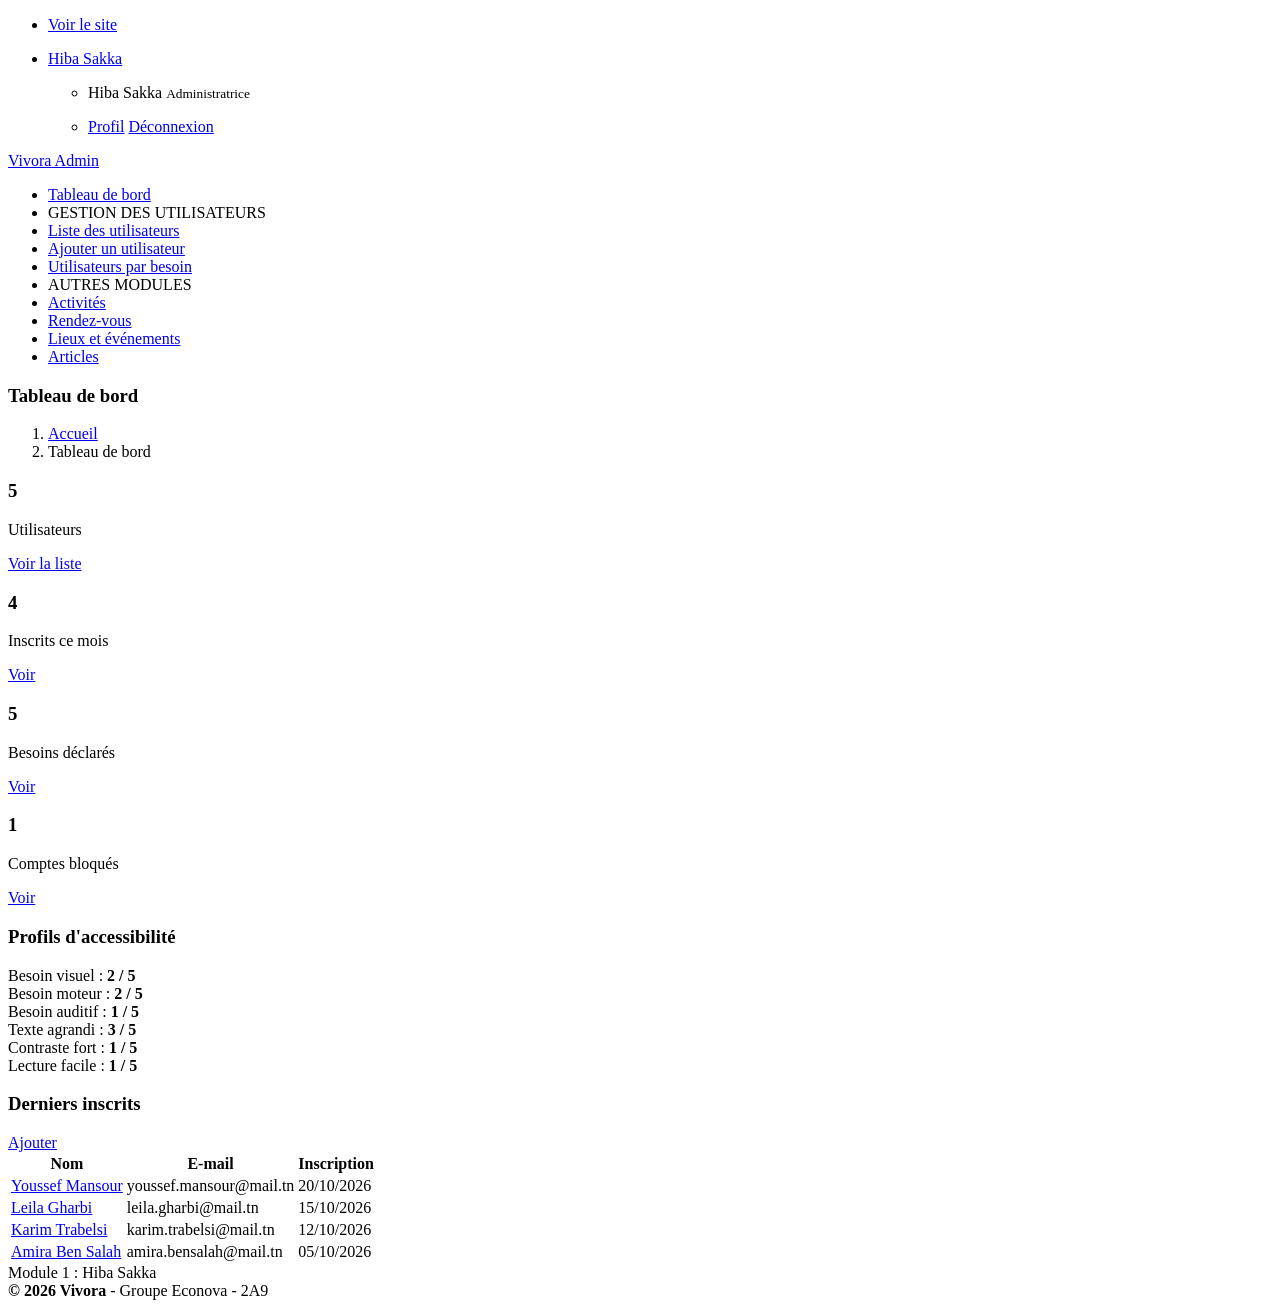
==== commit b041ab24: "Module 1 : pages HTML pures" ====
--- a/views/BackOffice/dashboard.html
+++ b/views/BackOffice/dashboard.html
@@ -1,283 +1,123 @@
 <!DOCTYPE html>
 <html lang="fr">
-
-<head>
-  <meta charset="utf-8">
-  <meta name="viewport" content="width=device-width, initial-scale=1.0">
-  <title>Tableau de bord - Vivora Admin</title>
-
-  <link rel="stylesheet" href="https://fonts.googleapis.com/css2?family=Source+Sans+3:wght@300;400;600;700&display=swap">
-  <link rel="stylesheet" href="assets/vendor/bootstrap-icons/bootstrap-icons.min.css">
-  <link rel="stylesheet" href="assets/css/adminlte.min.css">
-</head>
-
-<body class="layout-fixed sidebar-expand-lg bg-body-tertiary">
-  <div class="app-wrapper">
-
-    <nav class="app-header navbar navbar-expand bg-body">
-      <div class="container-fluid">
-        <ul class="navbar-nav">
-          <li class="nav-item">
-            <a class="nav-link" data-lte-toggle="sidebar" href="#" role="button"><i class="bi bi-list"></i></a>
-          </li>
-          <li class="nav-item d-none d-md-block"><a href="../FrontOffice/index.html" class="nav-link">Voir le site</a></li>
-        </ul>
-        <ul class="navbar-nav ms-auto">
-          <li class="nav-item dropdown user-menu">
-            <a href="#" class="nav-link dropdown-toggle" data-bs-toggle="dropdown">
-              <img src="assets/img/avatar.png" class="user-image rounded-circle shadow" alt="Admin">
-              <span class="d-none d-md-inline">Hiba Sakka</span>
-            </a>
-            <ul class="dropdown-menu dropdown-menu-lg dropdown-menu-end">
-              <li class="user-header text-bg-primary">
-                <img src="assets/img/avatar.png" class="rounded-circle shadow" alt="Admin">
-                <p>Hiba Sakka<small>Administratrice</small></p>
-              </li>
-              <li class="user-footer">
-                <a href="../FrontOffice/mon-profil.html" class="btn btn-default btn-flat">Profil</a>
-                <a href="../FrontOffice/connexion.html" class="btn btn-default btn-flat float-end">Déconnexion</a>
-              </li>
-            </ul>
-          </li>
-        </ul>
-      </div>
+  <head>
+    <meta charset="utf-8">
+    <title>Tableau de bord - Vivora Admin</title>
+  </head>
+  <body>
+    <nav>
+      <ul>
+        <li><a href="../FrontOffice/index.html">Voir le site</a></li>
+      </ul>
+      <ul>
+        <li>
+          <a href="#">Hiba Sakka</a>
+          <ul>
+            <li>
+              <p>Hiba Sakka <small>Administratrice</small></p>
+            </li>
+            <li>
+              <a href="../FrontOffice/mon-profil.html">Profil</a>
+              <a href="../FrontOffice/connexion.html">Déconnexion</a>
+            </li>
+          </ul>
+        </li>
+      </ul>
     </nav>
 
-    <aside class="app-sidebar bg-body-secondary shadow" data-bs-theme="dark">
-      <div class="sidebar-brand">
-        <a href="dashboard.html" class="brand-link">
-          <img src="assets/img/AdminLTELogo.png" alt="Vivora" class="brand-image opacity-75 shadow">
-          <span class="brand-text fw-light">Vivora Admin</span>
-        </a>
-      </div>
-      <div class="sidebar-wrapper">
-        <nav class="mt-2">
-          <ul class="nav sidebar-menu flex-column" data-lte-toggle="treeview" role="menu" data-accordion="false">
-              <li class="nav-item">
-                <a href="dashboard.html" class="nav-link active">
-                  <i class="nav-icon bi bi-speedometer2"></i>
-                  <p>Tableau de bord</p>
-                </a>
-              </li>
-              <li class="nav-header">GESTION DES UTILISATEURS</li>
-              <li class="nav-item">
-                <a href="utilisateurs-liste.html" class="nav-link">
-                  <i class="nav-icon bi bi-people"></i>
-                  <p>Liste des utilisateurs</p>
-                </a>
-              </li>
-              <li class="nav-item">
-                <a href="utilisateur-ajout.html" class="nav-link">
-                  <i class="nav-icon bi bi-person-plus"></i>
-                  <p>Ajouter un utilisateur</p>
-                </a>
-              </li>
-              <li class="nav-item">
-                <a href="utilisateurs-par-besoin.html" class="nav-link">
-                  <i class="nav-icon bi bi-universal-access"></i>
-                  <p>Utilisateurs par besoin</p>
-                </a>
-              </li>
-              <li class="nav-header">AUTRES MODULES</li>
-              <li class="nav-item">
-                <a href="#" class="nav-link">
-                  <i class="nav-icon bi bi-activity"></i>
-                  <p>Activités</p>
-                </a>
-              </li>
-              <li class="nav-item">
-                <a href="#" class="nav-link">
-                  <i class="nav-icon bi bi-calendar2-heart"></i>
-                  <p>Rendez-vous</p>
-                </a>
-              </li>
-              <li class="nav-item">
-                <a href="#" class="nav-link">
-                  <i class="nav-icon bi bi-geo-alt"></i>
-                  <p>Lieux et événements</p>
-                </a>
-              </li>
-              <li class="nav-item">
-                <a href="#" class="nav-link">
-                  <i class="nav-icon bi bi-journal-text"></i>
-                  <p>Articles</p>
-                </a>
-              </li>
-          </ul>
-        </nav>
-      </div>
+    <aside>
+      <a href="dashboard.html">Vivora Admin</a>
+
+      <nav>
+        <ul>
+          <li><a href="dashboard.html">Tableau de bord</a></li>
+          <li>GESTION DES UTILISATEURS</li>
+          <li><a href="utilisateurs-liste.html">Liste des utilisateurs</a></li>
+          <li><a href="utilisateur-ajout.html">Ajouter un utilisateur</a></li>
+          <li><a href="utilisateurs-par-besoin.html">Utilisateurs par besoin</a></li>
+          <li>AUTRES MODULES</li>
+          <li><a href="#">Activités</a></li>
+          <li><a href="#">Rendez-vous</a></li>
+          <li><a href="#">Lieux et événements</a></li>
+          <li><a href="#">Articles</a></li>
+        </ul>
+      </nav>
     </aside>
 
-    <main class="app-main">
-
-      <div class="app-content-header">
-        <div class="container-fluid">
-          <div class="row">
-            <div class="col-sm-6">
-              <h3 class="mb-0">Tableau de bord</h3>
-            </div>
-            <div class="col-sm-6">
-              <ol class="breadcrumb float-sm-end">
-                <li class="breadcrumb-item"><a href="dashboard.html">Accueil</a></li>
-                <li class="breadcrumb-item active">Tableau de bord</li>
-              </ol>
-            </div>
-          </div>
-        </div>
+    <main>
+      <h3>Tableau de bord</h3>
+      <ol>
+        <li><a href="dashboard.html">Accueil</a></li>
+        <li>Tableau de bord</li>
+      </ol>
+      <div>
+        <h3>5</h3>
+        <p>Utilisateurs</p>
+        <a href="utilisateurs-liste.html">Voir la liste</a>
+      </div>
+      <div>
+        <h3>4</h3>
+        <p>Inscrits ce mois</p>
+        <a href="utilisateurs-liste.html">Voir</a>
+      </div>
+      <div>
+        <h3>5</h3>
+        <p>Besoins déclarés</p>
+        <a href="utilisateurs-par-besoin.html">Voir</a>
+      </div>
+      <div>
+        <h3>1</h3>
+        <p>Comptes bloqués</p>
+        <a href="utilisateurs-liste.html">Voir</a>
+      </div>
+      <h3>Profils d'accessibilité</h3>
+      <div>Besoin visuel : <strong>2 / 5</strong></div>
+      <div>Besoin moteur : <strong>2 / 5</strong></div>
+      <div>Besoin auditif : <strong>1 / 5</strong></div>
+      <div>Texte agrandi : <strong>3 / 5</strong></div>
+      <div>Contraste fort : <strong>1 / 5</strong></div>
+      <div>Lecture facile : <strong>1 / 5</strong></div>
+      <div>
+        <h3>Derniers inscrits</h3>
+        <a href="utilisateur-ajout.html">Ajouter</a>
       </div>
 
-      <div class="app-content">
-        <div class="container-fluid">
-
-          <div class="row">
-            <div class="col-lg-3 col-6">
-              <div class="small-box text-bg-primary">
-                <div class="inner">
-                  <h3>5</h3>
-                  <p>Utilisateurs</p>
-                </div>
-                <i class="small-box-icon bi bi-people-fill"></i>
-                <a href="utilisateurs-liste.html" class="small-box-footer link-light link-underline-opacity-0">Voir la liste <i class="bi bi-arrow-right-circle"></i></a>
-              </div>
-            </div>
-            <div class="col-lg-3 col-6">
-              <div class="small-box text-bg-success">
-                <div class="inner">
-                  <h3>4</h3>
-                  <p>Inscrits ce mois</p>
-                </div>
-                <i class="small-box-icon bi bi-person-plus-fill"></i>
-                <a href="utilisateurs-liste.html" class="small-box-footer link-light link-underline-opacity-0">Voir <i class="bi bi-arrow-right-circle"></i></a>
-              </div>
-            </div>
-            <div class="col-lg-3 col-6">
-              <div class="small-box text-bg-warning">
-                <div class="inner">
-                  <h3>5</h3>
-                  <p>Besoins déclarés</p>
-                </div>
-                <i class="small-box-icon bi bi-universal-access"></i>
-                <a href="utilisateurs-par-besoin.html" class="small-box-footer link-dark link-underline-opacity-0">Voir <i class="bi bi-arrow-right-circle"></i></a>
-              </div>
-            </div>
-            <div class="col-lg-3 col-6">
-              <div class="small-box text-bg-danger">
-                <div class="inner">
-                  <h3>1</h3>
-                  <p>Comptes bloqués</p>
-                </div>
-                <i class="small-box-icon bi bi-lock-fill"></i>
-                <a href="utilisateurs-liste.html" class="small-box-footer link-light link-underline-opacity-0">Voir <i class="bi bi-arrow-right-circle"></i></a>
-              </div>
-            </div>
-          </div>
-
-          <div class="row">
-            <div class="col-lg-5">
-              <div class="card mb-4">
-                <div class="card-header">
-                  <h3 class="card-title">Profils d'accessibilité</h3>
-                </div>
-                <div class="card-body">
-                  <div class="mb-3">
-                    <div class="d-flex justify-content-between"><span><i class="bi bi-eye"></i> Besoin visuel</span><strong>2 / 5</strong></div>
-                    <div class="progress" role="progressbar" aria-valuenow="40" aria-valuemin="0" aria-valuemax="100">
-                      <div class="progress-bar bg-primary" style="width: 40%"></div>
-                    </div>
-                  </div>
-                  <div class="mb-3">
-                    <div class="d-flex justify-content-between"><span><i class="bi bi-person-wheelchair"></i> Besoin moteur</span><strong>2 / 5</strong></div>
-                    <div class="progress" role="progressbar" aria-valuenow="40" aria-valuemin="0" aria-valuemax="100">
-                      <div class="progress-bar bg-success" style="width: 40%"></div>
-                    </div>
-                  </div>
-                  <div class="mb-3">
-                    <div class="d-flex justify-content-between"><span><i class="bi bi-ear"></i> Besoin auditif</span><strong>1 / 5</strong></div>
-                    <div class="progress" role="progressbar" aria-valuenow="20" aria-valuemin="0" aria-valuemax="100">
-                      <div class="progress-bar bg-info" style="width: 20%"></div>
-                    </div>
-                  </div>
-                  <div class="mb-3">
-                    <div class="d-flex justify-content-between"><span><i class="bi bi-fonts"></i> Texte agrandi</span><strong>3 / 5</strong></div>
-                    <div class="progress" role="progressbar" aria-valuenow="60" aria-valuemin="0" aria-valuemax="100">
-                      <div class="progress-bar bg-warning" style="width: 60%"></div>
-                    </div>
-                  </div>
-                  <div class="mb-3">
-                    <div class="d-flex justify-content-between"><span><i class="bi bi-circle-half"></i> Contraste fort</span><strong>1 / 5</strong></div>
-                    <div class="progress" role="progressbar" aria-valuenow="20" aria-valuemin="0" aria-valuemax="100">
-                      <div class="progress-bar bg-danger" style="width: 20%"></div>
-                    </div>
-                  </div>
-                  <div class="mb-3">
-                    <div class="d-flex justify-content-between"><span><i class="bi bi-book"></i> Lecture facile</span><strong>1 / 5</strong></div>
-                    <div class="progress" role="progressbar" aria-valuenow="20" aria-valuemin="0" aria-valuemax="100">
-                      <div class="progress-bar bg-secondary" style="width: 20%"></div>
-                    </div>
-                  </div>
-                </div>
-              </div>
-            </div>
-
-            <div class="col-lg-7">
-              <div class="card mb-4">
-                <div class="card-header">
-                  <h3 class="card-title">Derniers inscrits</h3>
-                  <div class="card-tools">
-                    <a href="utilisateur-ajout.html" class="btn btn-primary btn-sm"><i class="bi bi-plus-lg"></i> Ajouter</a>
-                  </div>
-                </div>
-                <div class="card-body p-0">
-                  <table class="table table-striped mb-0">
-                    <thead>
-                      <tr>
-                        <th>Nom</th>
-                        <th>E-mail</th>
-                        <th>Inscription</th>
-                      </tr>
-                    </thead>
-                    <tbody>
-                      <tr>
-                        <td><a href="utilisateur-detail.html">Youssef Mansour</a></td>
-                        <td>youssef.mansour@mail.tn</td>
-                        <td>20/10/2026</td>
-                      </tr>
-                      <tr>
-                        <td><a href="utilisateur-detail.html">Leila Gharbi</a></td>
-                        <td>leila.gharbi@mail.tn</td>
-                        <td>15/10/2026</td>
-                      </tr>
-                      <tr>
-                        <td><a href="utilisateur-detail.html">Karim Trabelsi</a></td>
-                        <td>karim.trabelsi@mail.tn</td>
-                        <td>12/10/2026</td>
-                      </tr>
-                      <tr>
-                        <td><a href="utilisateur-detail.html">Amira Ben Salah</a></td>
-                        <td>amira.bensalah@mail.tn</td>
-                        <td>05/10/2026</td>
-                      </tr>
-                    </tbody>
-                  </table>
-                </div>
-              </div>
-            </div>
-          </div>
-
-        </div>
-      </div>
-
+      <table>
+        <thead>
+          <tr>
+            <th>Nom</th>
+            <th>E-mail</th>
+            <th>Inscription</th>
+          </tr>
+        </thead>
+        <tbody>
+          <tr>
+            <td><a href="utilisateur-detail.html">Youssef Mansour</a></td>
+            <td>youssef.mansour@mail.tn</td>
+            <td>20/10/2026</td>
+          </tr>
+          <tr>
+            <td><a href="utilisateur-detail.html">Leila Gharbi</a></td>
+            <td>leila.gharbi@mail.tn</td>
+            <td>15/10/2026</td>
+          </tr>
+          <tr>
+            <td><a href="utilisateur-detail.html">Karim Trabelsi</a></td>
+            <td>karim.trabelsi@mail.tn</td>
+            <td>12/10/2026</td>
+          </tr>
+          <tr>
+            <td><a href="utilisateur-detail.html">Amira Ben Salah</a></td>
+            <td>amira.bensalah@mail.tn</td>
+            <td>05/10/2026</td>
+          </tr>
+        </tbody>
+      </table>
     </main>
 
-    <footer class="app-footer">
-      <div class="float-end d-none d-sm-inline">Module 1 : Hiba Sakka</div>
+    <footer>
+      <div>Module 1 : Hiba Sakka</div>
       <strong>© 2026 Vivora</strong> - Groupe Econova - 2A9
     </footer>
-
-  </div>
-
-  <script src="assets/vendor/bootstrap/js/bootstrap.bundle.min.js"></script>
-  <script src="assets/js/adminlte.min.js"></script>
-</body>
-
+  </body>
 </html>
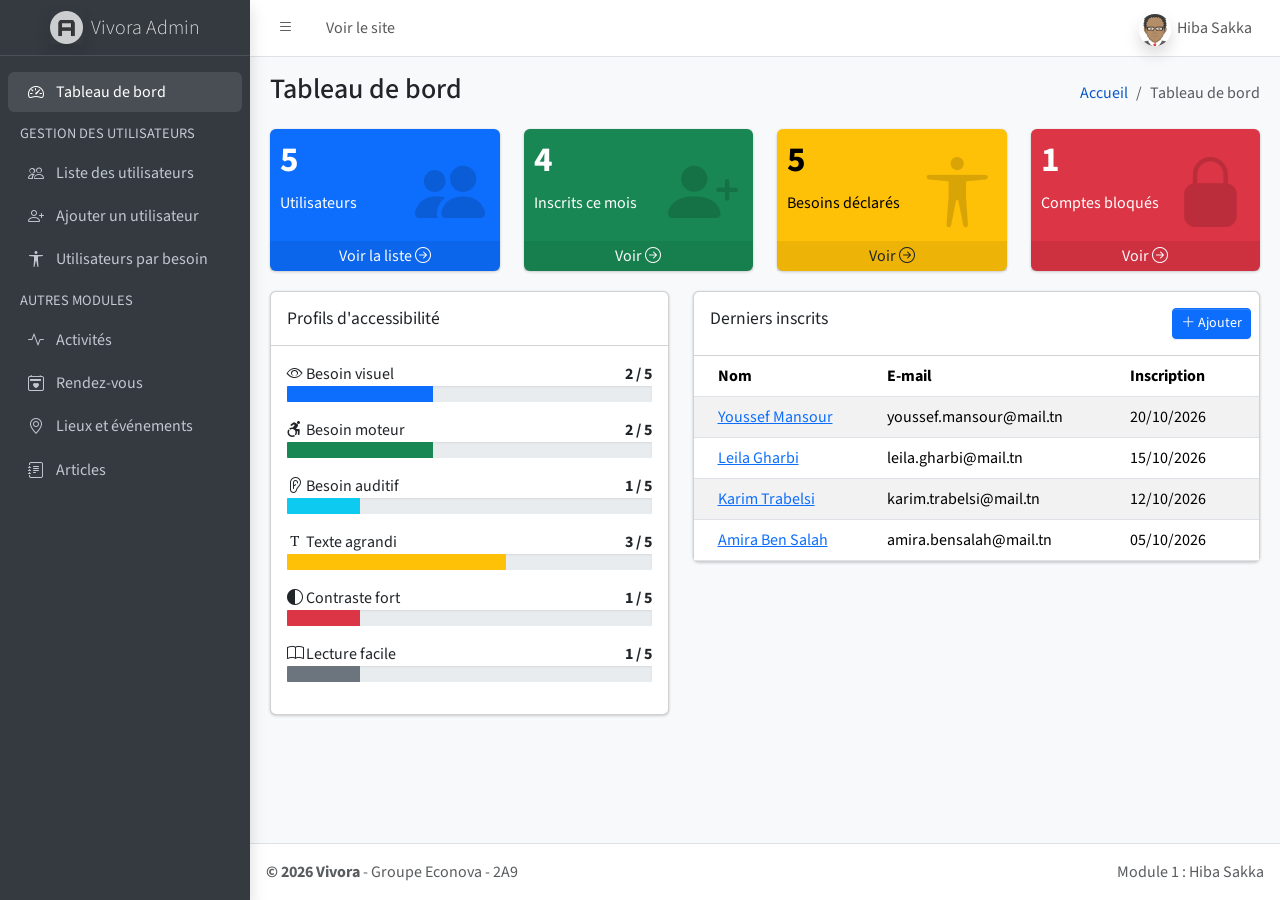
==== commit 55d8c439: "Revert "Module 1 : pages HTML pures" This reverts commit ddc9e7b8607275a3de6a6e65bcff6afee75eb97e." ====
--- a/views/BackOffice/dashboard.html
+++ b/views/BackOffice/dashboard.html
@@ -1,123 +1,283 @@
 <!DOCTYPE html>
 <html lang="fr">
-  <head>
-    <meta charset="utf-8">
-    <title>Tableau de bord - Vivora Admin</title>
-  </head>
-  <body>
-    <nav>
-      <ul>
-        <li><a href="../FrontOffice/index.html">Voir le site</a></li>
-      </ul>
-      <ul>
-        <li>
-          <a href="#">Hiba Sakka</a>
-          <ul>
-            <li>
-              <p>Hiba Sakka <small>Administratrice</small></p>
-            </li>
-            <li>
-              <a href="../FrontOffice/mon-profil.html">Profil</a>
-              <a href="../FrontOffice/connexion.html">Déconnexion</a>
-            </li>
+
+<head>
+  <meta charset="utf-8">
+  <meta name="viewport" content="width=device-width, initial-scale=1.0">
+  <title>Tableau de bord - Vivora Admin</title>
+
+  <link rel="stylesheet" href="https://fonts.googleapis.com/css2?family=Source+Sans+3:wght@300;400;600;700&display=swap">
+  <link rel="stylesheet" href="assets/vendor/bootstrap-icons/bootstrap-icons.min.css">
+  <link rel="stylesheet" href="assets/css/adminlte.min.css">
+</head>
+
+<body class="layout-fixed sidebar-expand-lg bg-body-tertiary">
+  <div class="app-wrapper">
+
+    <nav class="app-header navbar navbar-expand bg-body">
+      <div class="container-fluid">
+        <ul class="navbar-nav">
+          <li class="nav-item">
+            <a class="nav-link" data-lte-toggle="sidebar" href="#" role="button"><i class="bi bi-list"></i></a>
+          </li>
+          <li class="nav-item d-none d-md-block"><a href="../FrontOffice/index.html" class="nav-link">Voir le site</a></li>
+        </ul>
+        <ul class="navbar-nav ms-auto">
+          <li class="nav-item dropdown user-menu">
+            <a href="#" class="nav-link dropdown-toggle" data-bs-toggle="dropdown">
+              <img src="assets/img/avatar.png" class="user-image rounded-circle shadow" alt="Admin">
+              <span class="d-none d-md-inline">Hiba Sakka</span>
+            </a>
+            <ul class="dropdown-menu dropdown-menu-lg dropdown-menu-end">
+              <li class="user-header text-bg-primary">
+                <img src="assets/img/avatar.png" class="rounded-circle shadow" alt="Admin">
+                <p>Hiba Sakka<small>Administratrice</small></p>
+              </li>
+              <li class="user-footer">
+                <a href="../FrontOffice/mon-profil.html" class="btn btn-default btn-flat">Profil</a>
+                <a href="../FrontOffice/connexion.html" class="btn btn-default btn-flat float-end">Déconnexion</a>
+              </li>
+            </ul>
+          </li>
+        </ul>
+      </div>
+    </nav>
+
+    <aside class="app-sidebar bg-body-secondary shadow" data-bs-theme="dark">
+      <div class="sidebar-brand">
+        <a href="dashboard.html" class="brand-link">
+          <img src="assets/img/AdminLTELogo.png" alt="Vivora" class="brand-image opacity-75 shadow">
+          <span class="brand-text fw-light">Vivora Admin</span>
+        </a>
+      </div>
+      <div class="sidebar-wrapper">
+        <nav class="mt-2">
+          <ul class="nav sidebar-menu flex-column" data-lte-toggle="treeview" role="menu" data-accordion="false">
+              <li class="nav-item">
+                <a href="dashboard.html" class="nav-link active">
+                  <i class="nav-icon bi bi-speedometer2"></i>
+                  <p>Tableau de bord</p>
+                </a>
+              </li>
+              <li class="nav-header">GESTION DES UTILISATEURS</li>
+              <li class="nav-item">
+                <a href="utilisateurs-liste.html" class="nav-link">
+                  <i class="nav-icon bi bi-people"></i>
+                  <p>Liste des utilisateurs</p>
+                </a>
+              </li>
+              <li class="nav-item">
+                <a href="utilisateur-ajout.html" class="nav-link">
+                  <i class="nav-icon bi bi-person-plus"></i>
+                  <p>Ajouter un utilisateur</p>
+                </a>
+              </li>
+              <li class="nav-item">
+                <a href="utilisateurs-par-besoin.html" class="nav-link">
+                  <i class="nav-icon bi bi-universal-access"></i>
+                  <p>Utilisateurs par besoin</p>
+                </a>
+              </li>
+              <li class="nav-header">AUTRES MODULES</li>
+              <li class="nav-item">
+                <a href="#" class="nav-link">
+                  <i class="nav-icon bi bi-activity"></i>
+                  <p>Activités</p>
+                </a>
+              </li>
+              <li class="nav-item">
+                <a href="#" class="nav-link">
+                  <i class="nav-icon bi bi-calendar2-heart"></i>
+                  <p>Rendez-vous</p>
+                </a>
+              </li>
+              <li class="nav-item">
+                <a href="#" class="nav-link">
+                  <i class="nav-icon bi bi-geo-alt"></i>
+                  <p>Lieux et événements</p>
+                </a>
+              </li>
+              <li class="nav-item">
+                <a href="#" class="nav-link">
+                  <i class="nav-icon bi bi-journal-text"></i>
+                  <p>Articles</p>
+                </a>
+              </li>
           </ul>
-        </li>
-      </ul>
-    </nav>
-
-    <aside>
-      <a href="dashboard.html">Vivora Admin</a>
-
-      <nav>
-        <ul>
-          <li><a href="dashboard.html">Tableau de bord</a></li>
-          <li>GESTION DES UTILISATEURS</li>
-          <li><a href="utilisateurs-liste.html">Liste des utilisateurs</a></li>
-          <li><a href="utilisateur-ajout.html">Ajouter un utilisateur</a></li>
-          <li><a href="utilisateurs-par-besoin.html">Utilisateurs par besoin</a></li>
-          <li>AUTRES MODULES</li>
-          <li><a href="#">Activités</a></li>
-          <li><a href="#">Rendez-vous</a></li>
-          <li><a href="#">Lieux et événements</a></li>
-          <li><a href="#">Articles</a></li>
-        </ul>
-      </nav>
+        </nav>
+      </div>
     </aside>
 
-    <main>
-      <h3>Tableau de bord</h3>
-      <ol>
-        <li><a href="dashboard.html">Accueil</a></li>
-        <li>Tableau de bord</li>
-      </ol>
-      <div>
-        <h3>5</h3>
-        <p>Utilisateurs</p>
-        <a href="utilisateurs-liste.html">Voir la liste</a>
-      </div>
-      <div>
-        <h3>4</h3>
-        <p>Inscrits ce mois</p>
-        <a href="utilisateurs-liste.html">Voir</a>
-      </div>
-      <div>
-        <h3>5</h3>
-        <p>Besoins déclarés</p>
-        <a href="utilisateurs-par-besoin.html">Voir</a>
-      </div>
-      <div>
-        <h3>1</h3>
-        <p>Comptes bloqués</p>
-        <a href="utilisateurs-liste.html">Voir</a>
-      </div>
-      <h3>Profils d'accessibilité</h3>
-      <div>Besoin visuel : <strong>2 / 5</strong></div>
-      <div>Besoin moteur : <strong>2 / 5</strong></div>
-      <div>Besoin auditif : <strong>1 / 5</strong></div>
-      <div>Texte agrandi : <strong>3 / 5</strong></div>
-      <div>Contraste fort : <strong>1 / 5</strong></div>
-      <div>Lecture facile : <strong>1 / 5</strong></div>
-      <div>
-        <h3>Derniers inscrits</h3>
-        <a href="utilisateur-ajout.html">Ajouter</a>
-      </div>
-
-      <table>
-        <thead>
-          <tr>
-            <th>Nom</th>
-            <th>E-mail</th>
-            <th>Inscription</th>
-          </tr>
-        </thead>
-        <tbody>
-          <tr>
-            <td><a href="utilisateur-detail.html">Youssef Mansour</a></td>
-            <td>youssef.mansour@mail.tn</td>
-            <td>20/10/2026</td>
-          </tr>
-          <tr>
-            <td><a href="utilisateur-detail.html">Leila Gharbi</a></td>
-            <td>leila.gharbi@mail.tn</td>
-            <td>15/10/2026</td>
-          </tr>
-          <tr>
-            <td><a href="utilisateur-detail.html">Karim Trabelsi</a></td>
-            <td>karim.trabelsi@mail.tn</td>
-            <td>12/10/2026</td>
-          </tr>
-          <tr>
-            <td><a href="utilisateur-detail.html">Amira Ben Salah</a></td>
-            <td>amira.bensalah@mail.tn</td>
-            <td>05/10/2026</td>
-          </tr>
-        </tbody>
-      </table>
+    <main class="app-main">
+
+      <div class="app-content-header">
+        <div class="container-fluid">
+          <div class="row">
+            <div class="col-sm-6">
+              <h3 class="mb-0">Tableau de bord</h3>
+            </div>
+            <div class="col-sm-6">
+              <ol class="breadcrumb float-sm-end">
+                <li class="breadcrumb-item"><a href="dashboard.html">Accueil</a></li>
+                <li class="breadcrumb-item active">Tableau de bord</li>
+              </ol>
+            </div>
+          </div>
+        </div>
+      </div>
+
+      <div class="app-content">
+        <div class="container-fluid">
+
+          <div class="row">
+            <div class="col-lg-3 col-6">
+              <div class="small-box text-bg-primary">
+                <div class="inner">
+                  <h3>5</h3>
+                  <p>Utilisateurs</p>
+                </div>
+                <i class="small-box-icon bi bi-people-fill"></i>
+                <a href="utilisateurs-liste.html" class="small-box-footer link-light link-underline-opacity-0">Voir la liste <i class="bi bi-arrow-right-circle"></i></a>
+              </div>
+            </div>
+            <div class="col-lg-3 col-6">
+              <div class="small-box text-bg-success">
+                <div class="inner">
+                  <h3>4</h3>
+                  <p>Inscrits ce mois</p>
+                </div>
+                <i class="small-box-icon bi bi-person-plus-fill"></i>
+                <a href="utilisateurs-liste.html" class="small-box-footer link-light link-underline-opacity-0">Voir <i class="bi bi-arrow-right-circle"></i></a>
+              </div>
+            </div>
+            <div class="col-lg-3 col-6">
+              <div class="small-box text-bg-warning">
+                <div class="inner">
+                  <h3>5</h3>
+                  <p>Besoins déclarés</p>
+                </div>
+                <i class="small-box-icon bi bi-universal-access"></i>
+                <a href="utilisateurs-par-besoin.html" class="small-box-footer link-dark link-underline-opacity-0">Voir <i class="bi bi-arrow-right-circle"></i></a>
+              </div>
+            </div>
+            <div class="col-lg-3 col-6">
+              <div class="small-box text-bg-danger">
+                <div class="inner">
+                  <h3>1</h3>
+                  <p>Comptes bloqués</p>
+                </div>
+                <i class="small-box-icon bi bi-lock-fill"></i>
+                <a href="utilisateurs-liste.html" class="small-box-footer link-light link-underline-opacity-0">Voir <i class="bi bi-arrow-right-circle"></i></a>
+              </div>
+            </div>
+          </div>
+
+          <div class="row">
+            <div class="col-lg-5">
+              <div class="card mb-4">
+                <div class="card-header">
+                  <h3 class="card-title">Profils d'accessibilité</h3>
+                </div>
+                <div class="card-body">
+                  <div class="mb-3">
+                    <div class="d-flex justify-content-between"><span><i class="bi bi-eye"></i> Besoin visuel</span><strong>2 / 5</strong></div>
+                    <div class="progress" role="progressbar" aria-valuenow="40" aria-valuemin="0" aria-valuemax="100">
+                      <div class="progress-bar bg-primary" style="width: 40%"></div>
+                    </div>
+                  </div>
+                  <div class="mb-3">
+                    <div class="d-flex justify-content-between"><span><i class="bi bi-person-wheelchair"></i> Besoin moteur</span><strong>2 / 5</strong></div>
+                    <div class="progress" role="progressbar" aria-valuenow="40" aria-valuemin="0" aria-valuemax="100">
+                      <div class="progress-bar bg-success" style="width: 40%"></div>
+                    </div>
+                  </div>
+                  <div class="mb-3">
+                    <div class="d-flex justify-content-between"><span><i class="bi bi-ear"></i> Besoin auditif</span><strong>1 / 5</strong></div>
+                    <div class="progress" role="progressbar" aria-valuenow="20" aria-valuemin="0" aria-valuemax="100">
+                      <div class="progress-bar bg-info" style="width: 20%"></div>
+                    </div>
+                  </div>
+                  <div class="mb-3">
+                    <div class="d-flex justify-content-between"><span><i class="bi bi-fonts"></i> Texte agrandi</span><strong>3 / 5</strong></div>
+                    <div class="progress" role="progressbar" aria-valuenow="60" aria-valuemin="0" aria-valuemax="100">
+                      <div class="progress-bar bg-warning" style="width: 60%"></div>
+                    </div>
+                  </div>
+                  <div class="mb-3">
+                    <div class="d-flex justify-content-between"><span><i class="bi bi-circle-half"></i> Contraste fort</span><strong>1 / 5</strong></div>
+                    <div class="progress" role="progressbar" aria-valuenow="20" aria-valuemin="0" aria-valuemax="100">
+                      <div class="progress-bar bg-danger" style="width: 20%"></div>
+                    </div>
+                  </div>
+                  <div class="mb-3">
+                    <div class="d-flex justify-content-between"><span><i class="bi bi-book"></i> Lecture facile</span><strong>1 / 5</strong></div>
+                    <div class="progress" role="progressbar" aria-valuenow="20" aria-valuemin="0" aria-valuemax="100">
+                      <div class="progress-bar bg-secondary" style="width: 20%"></div>
+                    </div>
+                  </div>
+                </div>
+              </div>
+            </div>
+
+            <div class="col-lg-7">
+              <div class="card mb-4">
+                <div class="card-header">
+                  <h3 class="card-title">Derniers inscrits</h3>
+                  <div class="card-tools">
+                    <a href="utilisateur-ajout.html" class="btn btn-primary btn-sm"><i class="bi bi-plus-lg"></i> Ajouter</a>
+                  </div>
+                </div>
+                <div class="card-body p-0">
+                  <table class="table table-striped mb-0">
+                    <thead>
+                      <tr>
+                        <th>Nom</th>
+                        <th>E-mail</th>
+                        <th>Inscription</th>
+                      </tr>
+                    </thead>
+                    <tbody>
+                      <tr>
+                        <td><a href="utilisateur-detail.html">Youssef Mansour</a></td>
+                        <td>youssef.mansour@mail.tn</td>
+                        <td>20/10/2026</td>
+                      </tr>
+                      <tr>
+                        <td><a href="utilisateur-detail.html">Leila Gharbi</a></td>
+                        <td>leila.gharbi@mail.tn</td>
+                        <td>15/10/2026</td>
+                      </tr>
+                      <tr>
+                        <td><a href="utilisateur-detail.html">Karim Trabelsi</a></td>
+                        <td>karim.trabelsi@mail.tn</td>
+                        <td>12/10/2026</td>
+                      </tr>
+                      <tr>
+                        <td><a href="utilisateur-detail.html">Amira Ben Salah</a></td>
+                        <td>amira.bensalah@mail.tn</td>
+                        <td>05/10/2026</td>
+                      </tr>
+                    </tbody>
+                  </table>
+                </div>
+              </div>
+            </div>
+          </div>
+
+        </div>
+      </div>
+
     </main>
 
-    <footer>
-      <div>Module 1 : Hiba Sakka</div>
+    <footer class="app-footer">
+      <div class="float-end d-none d-sm-inline">Module 1 : Hiba Sakka</div>
       <strong>© 2026 Vivora</strong> - Groupe Econova - 2A9
     </footer>
-  </body>
+
+  </div>
+
+  <script src="assets/vendor/bootstrap/js/bootstrap.bundle.min.js"></script>
+  <script src="assets/js/adminlte.min.js"></script>
+</body>
+
 </html>
--- a/views/BackOffice/assets/css/adminlte.min.css
+++ b/views/BackOffice/assets/css/adminlte.min.css
@@ -0,0 +1,7 @@
+@charset "UTF-8";/*!
+ *   AdminLTE v4.10.0
+ *   Author: Colorlib
+ *   Website: AdminLTE.io <https://adminlte.io>
+ *   License: Open source - MIT <https://opensource.org/licenses/MIT>
+ */:root,[data-bs-theme=light]{--bs-blue:#0d6efd;--bs-indigo:#6610f2;--bs-purple:#6f42c1;--bs-pink:#d63384;--bs-red:#dc3545;--bs-orange:#fd7e14;--bs-yellow:#ffc107;--bs-green:#198754;--bs-teal:#20c997;--bs-cyan:#0dcaf0;--bs-black:#000;--bs-white:#fff;--bs-gray:#6c757d;--bs-gray-dark:#343a40;--bs-gray-100:#f8f9fa;--bs-gray-200:#e9ecef;--bs-gray-300:#dee2e6;--bs-gray-400:#ced4da;--bs-gray-500:#adb5bd;--bs-gray-600:#6c757d;--bs-gray-700:#495057;--bs-gray-800:#343a40;--bs-gray-900:#212529;--bs-primary:#0d6efd;--bs-secondary:#6c757d;--bs-success:#198754;--bs-info:#0dcaf0;--bs-warning:#ffc107;--bs-danger:#dc3545;--bs-light:#f8f9fa;--bs-dark:#212529;--bs-primary-rgb:13,110,253;--bs-secondary-rgb:108,117,125;--bs-success-rgb:25,135,84;--bs-info-rgb:13,202,240;--bs-warning-rgb:255,193,7;--bs-danger-rgb:220,53,69;--bs-light-rgb:248,249,250;--bs-dark-rgb:33,37,41;--bs-primary-text-emphasis:rgb(2.0392156863%, 17.2549019608%, 39.6862745098%);--bs-secondary-text-emphasis:rgb(16.9411764706%, 18.3529411765%, 19.6078431373%);--bs-success-text-emphasis:rgb(3.9215686275%, 21.1764705882%, 13.1764705882%);--bs-info-text-emphasis:rgb(2.0392156863%, 31.6862745098%, 37.6470588235%);--bs-warning-text-emphasis:rgb(40%, 30.2745098039%, 1.0980392157%);--bs-danger-text-emphasis:rgb(34.5098039216%, 8.3137254902%, 10.8235294118%);--bs-light-text-emphasis:#495057;--bs-dark-text-emphasis:#495057;--bs-primary-bg-subtle:rgb(81.0196078431%, 88.6274509804%, 99.8431372549%);--bs-secondary-bg-subtle:rgb(88.4705882353%, 89.1764705882%, 89.8039215686%);--bs-success-bg-subtle:rgb(81.9607843137%, 90.5882352941%, 86.5882352941%);--bs-info-bg-subtle:rgb(81.0196078431%, 95.8431372549%, 98.8235294118%);--bs-warning-bg-subtle:rgb(100%, 95.137254902%, 80.5490196078%);--bs-danger-bg-subtle:rgb(97.2549019608%, 84.1568627451%, 85.4117647059%);--bs-light-bg-subtle:rgb(98.6274509804%, 98.8235294118%, 99.0196078431%);--bs-dark-bg-subtle:#ced4da;--bs-primary-border-subtle:rgb(62.0392156863%, 77.2549019608%, 99.6862745098%);--bs-secondary-border-subtle:rgb(76.9411764706%, 78.3529411765%, 79.6078431373%);--bs-success-border-subtle:rgb(63.9215686275%, 81.1764705882%, 73.1764705882%);--bs-info-border-subtle:rgb(62.0392156863%, 91.6862745098%, 97.6470588235%);--bs-warning-border-subtle:rgb(100%, 90.2745098039%, 61.0980392157%);--bs-danger-border-subtle:rgb(94.5098039216%, 68.3137254902%, 70.8235294118%);--bs-light-border-subtle:#e9ecef;--bs-dark-border-subtle:#adb5bd;--bs-white-rgb:255,255,255;--bs-black-rgb:0,0,0;--bs-font-sans-serif:"Source Sans 3",system-ui,-apple-system,"Segoe UI",Roboto,"Helvetica Neue","Noto Sans","Liberation Sans",Arial,sans-serif,"Apple Color Emoji","Segoe UI Emoji","Segoe UI Symbol","Noto Color Emoji";--bs-font-monospace:SFMono-Regular,Menlo,Monaco,Consolas,"Liberation Mono","Courier New",monospace;--bs-gradient:linear-gradient(180deg, rgba(255, 255, 255, 0.15), rgba(255, 255, 255, 0));--bs-body-font-family:var(--bs-font-sans-serif);--bs-body-font-size:1rem;--bs-body-font-weight:400;--bs-body-line-height:1.5;--bs-body-color:#212529;--bs-body-color-rgb:33,37,41;--bs-body-bg:#fff;--bs-body-bg-rgb:255,255,255;--bs-emphasis-color:#000;--bs-emphasis-color-rgb:0,0,0;--bs-secondary-color:rgba(33, 37, 41, 0.75);--bs-secondary-color-rgb:33,37,41;--bs-secondary-bg:#e9ecef;--bs-secondary-bg-rgb:233,236,239;--bs-tertiary-color:rgba(33, 37, 41, 0.5);--bs-tertiary-color-rgb:33,37,41;--bs-tertiary-bg:#f8f9fa;--bs-tertiary-bg-rgb:248,249,250;--bs-heading-color:inherit;--bs-link-color:#0d6efd;--bs-link-color-rgb:13,110,253;--bs-link-decoration:underline;--bs-link-hover-color:rgb(4.0784313725%, 34.5098039216%, 79.3725490196%);--bs-link-hover-color-rgb:10,88,202;--bs-code-color:#d63384;--bs-highlight-color:#212529;--bs-highlight-bg:rgb(100%, 95.137254902%, 80.5490196078%);--bs-border-width:1px;--bs-border-style:solid;--bs-border-color:#dee2e6;--bs-border-color-translucent:rgba(0, 0, 0, 0.175);--bs-border-radius:0.375rem;--bs-border-radius-sm:0.25rem;--bs-border-radius-lg:0.5rem;--bs-border-radius-xl:1rem;--bs-border-radius-xxl:2rem;--bs-border-radius-2xl:var(--bs-border-radius-xxl);--bs-border-radius-pill:50rem;--bs-box-shadow:0 0.5rem 1rem rgba(0, 0, 0, 0.15);--bs-box-shadow-sm:0 0.125rem 0.25rem rgba(0, 0, 0, 0.075);--bs-box-shadow-lg:0 1rem 3rem rgba(0, 0, 0, 0.175);--bs-box-shadow-inset:inset 0 1px 2px rgba(0, 0, 0, 0.075);--bs-focus-ring-width:0.25rem;--bs-focus-ring-opacity:0.25;--bs-focus-ring-color:rgba(13, 110, 253, 0.25);--bs-form-valid-color:#198754;--bs-form-valid-border-color:#198754;--bs-form-invalid-color:#dc3545;--bs-form-invalid-border-color:#dc3545}[data-bs-theme=dark]{color-scheme:dark;--bs-body-color:#dee2e6;--bs-body-color-rgb:222,226,230;--bs-body-bg:#212529;--bs-body-bg-rgb:33,37,41;--bs-emphasis-color:#fff;--bs-emphasis-color-rgb:255,255,255;--bs-secondary-color:rgba(222, 226, 230, 0.75);--bs-secondary-color-rgb:222,226,230;--bs-secondary-bg:#343a40;--bs-secondary-bg-rgb:52,58,64;--bs-tertiary-color:rgba(222, 226, 230, 0.5);--bs-tertiary-color-rgb:222,226,230;--bs-tertiary-bg:rgb(16.6666666667%, 18.6274509804%, 20.5882352941%);--bs-tertiary-bg-rgb:43,48,53;--bs-primary-text-emphasis:rgb(43.0588235294%, 65.8823529412%, 99.5294117647%);--bs-secondary-text-emphasis:rgb(65.4117647059%, 67.5294117647%, 69.4117647059%);--bs-success-text-emphasis:rgb(45.8823529412%, 71.7647058824%, 59.7647058824%);--bs-info-text-emphasis:rgb(43.0588235294%, 87.5294117647%, 96.4705882353%);--bs-warning-text-emphasis:rgb(100%, 85.4117647059%, 41.6470588235%);--bs-danger-text-emphasis:rgb(91.7647058824%, 52.4705882353%, 56.2352941176%);--bs-light-text-emphasis:#f8f9fa;--bs-dark-text-emphasis:#dee2e6;--bs-primary-bg-subtle:rgb(1.0196078431%, 8.6274509804%, 19.8431372549%);--bs-secondary-bg-subtle:rgb(8.4705882353%, 9.1764705882%, 9.8039215686%);--bs-success-bg-subtle:rgb(1.9607843137%, 10.5882352941%, 6.5882352941%);--bs-info-bg-subtle:rgb(1.0196078431%, 15.8431372549%, 18.8235294118%);--bs-warning-bg-subtle:rgb(20%, 15.137254902%, 0.5490196078%);--bs-danger-bg-subtle:rgb(17.2549019608%, 4.1568627451%, 5.4117647059%);--bs-light-bg-subtle:#343a40;--bs-dark-bg-subtle:#1a1d20;--bs-primary-border-subtle:rgb(3.0588235294%, 25.8823529412%, 59.5294117647%);--bs-secondary-border-subtle:rgb(25.4117647059%, 27.5294117647%, 29.4117647059%);--bs-success-border-subtle:rgb(5.8823529412%, 31.7647058824%, 19.7647058824%);--bs-info-border-subtle:rgb(3.0588235294%, 47.5294117647%, 56.4705882353%);--bs-warning-border-subtle:rgb(60%, 45.4117647059%, 1.6470588235%);--bs-danger-border-subtle:rgb(51.7647058824%, 12.4705882353%, 16.2352941176%);--bs-light-border-subtle:#495057;--bs-dark-border-subtle:#343a40;--bs-heading-color:inherit;--bs-link-color:rgb(43.0588235294%, 65.8823529412%, 99.5294117647%);--bs-link-hover-color:rgb(54.4470588235%, 72.7058823529%, 99.6235294118%);--bs-link-color-rgb:110,168,254;--bs-link-hover-color-rgb:139,185,254;--bs-code-color:rgb(90.3529411765%, 52%, 71.0588235294%);--bs-highlight-color:#dee2e6;--bs-highlight-bg:rgb(40%, 30.2745098039%, 1.0980392157%);--bs-border-color:#495057;--bs-border-color-translucent:rgba(255, 255, 255, 0.15);--bs-form-valid-color:rgb(45.8823529412%, 71.7647058824%, 59.7647058824%);--bs-form-valid-border-color:rgb(45.8823529412%, 71.7647058824%, 59.7647058824%);--bs-form-invalid-color:rgb(91.7647058824%, 52.4705882353%, 56.2352941176%);--bs-form-invalid-border-color:rgb(91.7647058824%, 52.4705882353%, 56.2352941176%)}*,::after,::before{box-sizing:border-box}@media (prefers-reduced-motion:no-preference){:root{scroll-behavior:smooth}}body{margin:0;font-family:var(--bs-body-font-family);font-size:var(--bs-body-font-size);font-weight:var(--bs-body-font-weight);line-height:var(--bs-body-line-height);color:var(--bs-body-color);text-align:var(--bs-body-text-align);background-color:var(--bs-body-bg);-webkit-text-size-adjust:100%;-webkit-tap-highlight-color:transparent}hr{margin:1rem 0;color:inherit;border:0;border-top:var(--bs-border-width) solid;opacity:.25}.h1,.h2,.h3,.h4,.h5,.h6,h1,h2,h3,h4,h5,h6{margin-top:0;margin-bottom:.5rem;font-weight:500;line-height:1.2;color:var(--bs-heading-color)}.h1,h1{font-size:calc(1.375rem + 1.5vw)}@media (min-width:1200px){.h1,h1{font-size:2.5rem}}.h2,h2{font-size:calc(1.325rem + .9vw)}@media (min-width:1200px){.h2,h2{font-size:2rem}}.h3,h3{font-size:calc(1.3rem + .6vw)}@media (min-width:1200px){.h3,h3{font-size:1.75rem}}.h4,h4{font-size:calc(1.275rem + .3vw)}@media (min-width:1200px){.h4,h4{font-size:1.5rem}}.h5,h5{font-size:1.25rem}.h6,h6{font-size:1rem}p{margin-top:0;margin-bottom:1rem}abbr[title]{-webkit-text-decoration:underline dotted;text-decoration:underline dotted;cursor:help;-webkit-text-decoration-skip-ink:none;text-decoration-skip-ink:none}address{margin-bottom:1rem;font-style:normal;line-height:inherit}ol,ul{padding-left:2rem}dl,ol,ul{margin-top:0;margin-bottom:1rem}ol ol,ol ul,ul ol,ul ul{margin-bottom:0}dt{font-weight:700}dd{margin-bottom:.5rem;margin-left:0}blockquote{margin:0 0 1rem}b,strong{font-weight:bolder}.small,small{font-size:.875em}.mark,mark{padding:.1875em;color:var(--bs-highlight-color);background-color:var(--bs-highlight-bg)}sub,sup{position:relative;font-size:.75em;line-height:0;vertical-align:baseline}sub{bottom:-.25em}sup{top:-.5em}a{color:rgba(var(--bs-link-color-rgb),var(--bs-link-opacity,1));text-decoration:underline}a:hover{--bs-link-color-rgb:var(--bs-link-hover-color-rgb)}a:not([href]):not([class]),a:not([href]):not([class]):hover{color:inherit;text-decoration:none}code,kbd,pre,samp{font-family:var(--bs-font-monospace);font-size:1em}pre{display:block;margin-top:0;margin-bottom:1rem;overflow:auto;font-size:.875em}pre code{font-size:inherit;color:inherit;word-break:normal}code{font-size:.875em;color:var(--bs-code-color);word-wrap:break-word}a>code{color:inherit}kbd{padding:.1875rem .375rem;font-size:.875em;color:var(--bs-body-bg);background-color:var(--bs-body-color);border-radius:.25rem}kbd kbd{padding:0;font-size:1em}figure{margin:0 0 1rem}img,svg{vertical-align:middle}table{caption-side:bottom;border-collapse:collapse}caption{padding-top:.5rem;padding-bottom:.5rem;color:var(--bs-secondary-color);text-align:left}th{text-align:inherit;text-align:-webkit-match-parent}tbody,td,tfoot,th,thead,tr{border-color:inherit;border-style:solid;border-width:0}label{display:inline-block}button{border-radius:0}button:focus:not(:focus-visible){outline:0}button,input,optgroup,select,textarea{margin:0;font-family:inherit;font-size:inherit;line-height:inherit}button,select{text-transform:none}[role=button]{cursor:pointer}select{word-wrap:normal}select:disabled{opacity:1}[list]:not([type=date]):not([type=datetime-local]):not([type=month]):not([type=week]):not([type=time])::-webkit-calendar-picker-indicator{display:none!important}[type=button],[type=reset],[type=submit],button{-webkit-appearance:button}[type=button]:not(:disabled),[type=reset]:not(:disabled),[type=submit]:not(:disabled),button:not(:disabled){cursor:pointer}::-moz-focus-inner{padding:0;border-style:none}textarea{resize:vertical}fieldset{min-width:0;padding:0;margin:0;border:0}legend{float:left;width:100%;padding:0;margin-bottom:.5rem;line-height:inherit;font-size:calc(1.275rem + .3vw)}@media (min-width:1200px){legend{font-size:1.5rem}}legend+*{clear:left}::-webkit-datetime-edit-day-field,::-webkit-datetime-edit-fields-wrapper,::-webkit-datetime-edit-hour-field,::-webkit-datetime-edit-minute,::-webkit-datetime-edit-month-field,::-webkit-datetime-edit-text,::-webkit-datetime-edit-year-field{padding:0}::-webkit-inner-spin-button{height:auto}[type=search]{-webkit-appearance:textfield;outline-offset:-2px}[type=search]::-webkit-search-cancel-button{cursor:pointer;filter:grayscale(1)}::-webkit-search-decoration{-webkit-appearance:none}::-webkit-color-swatch-wrapper{padding:0}::file-selector-button{font:inherit;-webkit-appearance:button}output{display:inline-block}iframe{border:0}summary{display:list-item;cursor:pointer}progress{vertical-align:baseline}[hidden]{display:none!important}.lead{font-size:1.25rem;font-weight:300}.display-1{font-weight:300;line-height:1.2;font-size:calc(1.625rem + 4.5vw)}@media (min-width:1200px){.display-1{font-size:5rem}}.display-2{font-weight:300;line-height:1.2;font-size:calc(1.575rem + 3.9vw)}@media (min-width:1200px){.display-2{font-size:4.5rem}}.display-3{font-weight:300;line-height:1.2;font-size:calc(1.525rem + 3.3vw)}@media (min-width:1200px){.display-3{font-size:4rem}}.display-4{font-weight:300;line-height:1.2;font-size:calc(1.475rem + 2.7vw)}@media (min-width:1200px){.display-4{font-size:3.5rem}}.display-5{font-weight:300;line-height:1.2;font-size:calc(1.425rem + 2.1vw)}@media (min-width:1200px){.display-5{font-size:3rem}}.display-6{font-weight:300;line-height:1.2;font-size:calc(1.375rem + 1.5vw)}@media (min-width:1200px){.display-6{font-size:2.5rem}}.list-unstyled{padding-left:0;list-style:none}.list-inline{padding-left:0;list-style:none}.list-inline-item{display:inline-block}.list-inline-item:not(:last-child){margin-right:.5rem}.initialism{font-size:.875em;text-transform:uppercase}.blockquote{margin-bottom:1rem;font-size:1.25rem}.blockquote>:last-child{margin-bottom:0}.blockquote-footer{margin-top:-1rem;margin-bottom:1rem;font-size:.875em;color:#6c757d}.blockquote-footer::before{content:"— "}.img-fluid{max-width:100%;height:auto}.img-thumbnail{padding:.25rem;background-color:var(--bs-body-bg);border:var(--bs-border-width) solid var(--bs-border-color);border-radius:var(--bs-border-radius);box-shadow:var(--bs-box-shadow-sm);max-width:100%;height:auto}.figure{display:inline-block}.figure-img{margin-bottom:.5rem;line-height:1}.figure-caption{font-size:.875em;color:var(--bs-secondary-color)}.container,.container-fluid,.container-lg,.container-md,.container-sm,.container-xl,.container-xxl{--bs-gutter-x:1.5rem;--bs-gutter-y:0;width:100%;padding-right:calc(var(--bs-gutter-x) * .5);padding-left:calc(var(--bs-gutter-x) * .5);margin-right:auto;margin-left:auto}@media (min-width:576px){.container,.container-sm{max-width:540px}}@media (min-width:768px){.container,.container-md,.container-sm{max-width:720px}}@media (min-width:992px){.container,.container-lg,.container-md,.container-sm{max-width:960px}}@media (min-width:1200px){.container,.container-lg,.container-md,.container-sm,.container-xl{max-width:1140px}}@media (min-width:1400px){.container,.container-lg,.container-md,.container-sm,.container-xl,.container-xxl{max-width:1320px}}:root{--bs-breakpoint-xs:0;--bs-breakpoint-sm:576px;--bs-breakpoint-md:768px;--bs-breakpoint-lg:992px;--bs-breakpoint-xl:1200px;--bs-breakpoint-xxl:1400px}.row{--bs-gutter-x:1.5rem;--bs-gutter-y:0;display:flex;flex-wrap:wrap;margin-top:calc(-1 * var(--bs-gutter-y));margin-right:calc(-.5 * var(--bs-gutter-x));margin-left:calc(-.5 * var(--bs-gutter-x))}.row>*{flex-shrink:0;width:100%;max-width:100%;padding-right:calc(var(--bs-gutter-x) * .5);padding-left:calc(var(--bs-gutter-x) * .5);margin-top:var(--bs-gutter-y)}.col{flex:1 0 0}.row-cols-auto>*{flex:0 0 auto;width:auto}.row-cols-1>*{flex:0 0 auto;width:100%}.row-cols-2>*{flex:0 0 auto;width:50%}.row-cols-3>*{flex:0 0 auto;width:33.33333333%}.row-cols-4>*{flex:0 0 auto;width:25%}.row-cols-5>*{flex:0 0 auto;width:20%}.row-cols-6>*{flex:0 0 auto;width:16.66666667%}.col-auto{flex:0 0 auto;width:auto}.col-1{flex:0 0 auto;width:8.33333333%}.col-2{flex:0 0 auto;width:16.66666667%}.col-3{flex:0 0 auto;width:25%}.col-4{flex:0 0 auto;width:33.33333333%}.col-5{flex:0 0 auto;width:41.66666667%}.col-6{flex:0 0 auto;width:50%}.col-7{flex:0 0 auto;width:58.33333333%}.col-8{flex:0 0 auto;width:66.66666667%}.col-9{flex:0 0 auto;width:75%}.col-10{flex:0 0 auto;width:83.33333333%}.col-11{flex:0 0 auto;width:91.66666667%}.col-12{flex:0 0 auto;width:100%}.offset-1{margin-left:8.33333333%}.offset-2{margin-left:16.66666667%}.offset-3{margin-left:25%}.offset-4{margin-left:33.33333333%}.offset-5{margin-left:41.66666667%}.offset-6{margin-left:50%}.offset-7{margin-left:58.33333333%}.offset-8{margin-left:66.66666667%}.offset-9{margin-left:75%}.offset-10{margin-left:83.33333333%}.offset-11{margin-left:91.66666667%}.g-0,.gx-0{--bs-gutter-x:0}.g-0,.gy-0{--bs-gutter-y:0}.g-1,.gx-1{--bs-gutter-x:0.25rem}.g-1,.gy-1{--bs-gutter-y:0.25rem}.g-2,.gx-2{--bs-gutter-x:0.5rem}.g-2,.gy-2{--bs-gutter-y:0.5rem}.g-3,.gx-3{--bs-gutter-x:1rem}.g-3,.gy-3{--bs-gutter-y:1rem}.g-4,.gx-4{--bs-gutter-x:1.5rem}.g-4,.gy-4{--bs-gutter-y:1.5rem}.g-5,.gx-5{--bs-gutter-x:3rem}.g-5,.gy-5{--bs-gutter-y:3rem}@media (min-width:576px){.col-sm{flex:1 0 0}.row-cols-sm-auto>*{flex:0 0 auto;width:auto}.row-cols-sm-1>*{flex:0 0 auto;width:100%}.row-cols-sm-2>*{flex:0 0 auto;width:50%}.row-cols-sm-3>*{flex:0 0 auto;width:33.33333333%}.row-cols-sm-4>*{flex:0 0 auto;width:25%}.row-cols-sm-5>*{flex:0 0 auto;width:20%}.row-cols-sm-6>*{flex:0 0 auto;width:16.66666667%}.col-sm-auto{flex:0 0 auto;width:auto}.col-sm-1{flex:0 0 auto;width:8.33333333%}.col-sm-2{flex:0 0 auto;width:16.66666667%}.col-sm-3{flex:0 0 auto;width:25%}.col-sm-4{flex:0 0 auto;width:33.33333333%}.col-sm-5{flex:0 0 auto;width:41.66666667%}.col-sm-6{flex:0 0 auto;width:50%}.col-sm-7{flex:0 0 auto;width:58.33333333%}.col-sm-8{flex:0 0 auto;width:66.66666667%}.col-sm-9{flex:0 0 auto;width:75%}.col-sm-10{flex:0 0 auto;width:83.33333333%}.col-sm-11{flex:0 0 auto;width:91.66666667%}.col-sm-12{flex:0 0 auto;width:100%}.offset-sm-0{margin-left:0}.offset-sm-1{margin-left:8.33333333%}.offset-sm-2{margin-left:16.66666667%}.offset-sm-3{margin-left:25%}.offset-sm-4{margin-left:33.33333333%}.offset-sm-5{margin-left:41.66666667%}.offset-sm-6{margin-left:50%}.offset-sm-7{margin-left:58.33333333%}.offset-sm-8{margin-left:66.66666667%}.offset-sm-9{margin-left:75%}.offset-sm-10{margin-left:83.33333333%}.offset-sm-11{margin-left:91.66666667%}.g-sm-0,.gx-sm-0{--bs-gutter-x:0}.g-sm-0,.gy-sm-0{--bs-gutter-y:0}.g-sm-1,.gx-sm-1{--bs-gutter-x:0.25rem}.g-sm-1,.gy-sm-1{--bs-gutter-y:0.25rem}.g-sm-2,.gx-sm-2{--bs-gutter-x:0.5rem}.g-sm-2,.gy-sm-2{--bs-gutter-y:0.5rem}.g-sm-3,.gx-sm-3{--bs-gutter-x:1rem}.g-sm-3,.gy-sm-3{--bs-gutter-y:1rem}.g-sm-4,.gx-sm-4{--bs-gutter-x:1.5rem}.g-sm-4,.gy-sm-4{--bs-gutter-y:1.5rem}.g-sm-5,.gx-sm-5{--bs-gutter-x:3rem}.g-sm-5,.gy-sm-5{--bs-gutter-y:3rem}}@media (min-width:768px){.col-md{flex:1 0 0}.row-cols-md-auto>*{flex:0 0 auto;width:auto}.row-cols-md-1>*{flex:0 0 auto;width:100%}.row-cols-md-2>*{flex:0 0 auto;width:50%}.row-cols-md-3>*{flex:0 0 auto;width:33.33333333%}.row-cols-md-4>*{flex:0 0 auto;width:25%}.row-cols-md-5>*{flex:0 0 auto;width:20%}.row-cols-md-6>*{flex:0 0 auto;width:16.66666667%}.col-md-auto{flex:0 0 auto;width:auto}.col-md-1{flex:0 0 auto;width:8.33333333%}.col-md-2{flex:0 0 auto;width:16.66666667%}.col-md-3{flex:0 0 auto;width:25%}.col-md-4{flex:0 0 auto;width:33.33333333%}.col-md-5{flex:0 0 auto;width:41.66666667%}.col-md-6{flex:0 0 auto;width:50%}.col-md-7{flex:0 0 auto;width:58.33333333%}.col-md-8{flex:0 0 auto;width:66.66666667%}.col-md-9{flex:0 0 auto;width:75%}.col-md-10{flex:0 0 auto;width:83.33333333%}.col-md-11{flex:0 0 auto;width:91.66666667%}.col-md-12{flex:0 0 auto;width:100%}.offset-md-0{margin-left:0}.offset-md-1{margin-left:8.33333333%}.offset-md-2{margin-left:16.66666667%}.offset-md-3{margin-left:25%}.offset-md-4{margin-left:33.33333333%}.offset-md-5{margin-left:41.66666667%}.offset-md-6{margin-left:50%}.offset-md-7{margin-left:58.33333333%}.offset-md-8{margin-left:66.66666667%}.offset-md-9{margin-left:75%}.offset-md-10{margin-left:83.33333333%}.offset-md-11{margin-left:91.66666667%}.g-md-0,.gx-md-0{--bs-gutter-x:0}.g-md-0,.gy-md-0{--bs-gutter-y:0}.g-md-1,.gx-md-1{--bs-gutter-x:0.25rem}.g-md-1,.gy-md-1{--bs-gutter-y:0.25rem}.g-md-2,.gx-md-2{--bs-gutter-x:0.5rem}.g-md-2,.gy-md-2{--bs-gutter-y:0.5rem}.g-md-3,.gx-md-3{--bs-gutter-x:1rem}.g-md-3,.gy-md-3{--bs-gutter-y:1rem}.g-md-4,.gx-md-4{--bs-gutter-x:1.5rem}.g-md-4,.gy-md-4{--bs-gutter-y:1.5rem}.g-md-5,.gx-md-5{--bs-gutter-x:3rem}.g-md-5,.gy-md-5{--bs-gutter-y:3rem}}@media (min-width:992px){.col-lg{flex:1 0 0}.row-cols-lg-auto>*{flex:0 0 auto;width:auto}.row-cols-lg-1>*{flex:0 0 auto;width:100%}.row-cols-lg-2>*{flex:0 0 auto;width:50%}.row-cols-lg-3>*{flex:0 0 auto;width:33.33333333%}.row-cols-lg-4>*{flex:0 0 auto;width:25%}.row-cols-lg-5>*{flex:0 0 auto;width:20%}.row-cols-lg-6>*{flex:0 0 auto;width:16.66666667%}.col-lg-auto{flex:0 0 auto;width:auto}.col-lg-1{flex:0 0 auto;width:8.33333333%}.col-lg-2{flex:0 0 auto;width:16.66666667%}.col-lg-3{flex:0 0 auto;width:25%}.col-lg-4{flex:0 0 auto;width:33.33333333%}.col-lg-5{flex:0 0 auto;width:41.66666667%}.col-lg-6{flex:0 0 auto;width:50%}.col-lg-7{flex:0 0 auto;width:58.33333333%}.col-lg-8{flex:0 0 auto;width:66.66666667%}.col-lg-9{flex:0 0 auto;width:75%}.col-lg-10{flex:0 0 auto;width:83.33333333%}.col-lg-11{flex:0 0 auto;width:91.66666667%}.col-lg-12{flex:0 0 auto;width:100%}.offset-lg-0{margin-left:0}.offset-lg-1{margin-left:8.33333333%}.offset-lg-2{margin-left:16.66666667%}.offset-lg-3{margin-left:25%}.offset-lg-4{margin-left:33.33333333%}.offset-lg-5{margin-left:41.66666667%}.offset-lg-6{margin-left:50%}.offset-lg-7{margin-left:58.33333333%}.offset-lg-8{margin-left:66.66666667%}.offset-lg-9{margin-left:75%}.offset-lg-10{margin-left:83.33333333%}.offset-lg-11{margin-left:91.66666667%}.g-lg-0,.gx-lg-0{--bs-gutter-x:0}.g-lg-0,.gy-lg-0{--bs-gutter-y:0}.g-lg-1,.gx-lg-1{--bs-gutter-x:0.25rem}.g-lg-1,.gy-lg-1{--bs-gutter-y:0.25rem}.g-lg-2,.gx-lg-2{--bs-gutter-x:0.5rem}.g-lg-2,.gy-lg-2{--bs-gutter-y:0.5rem}.g-lg-3,.gx-lg-3{--bs-gutter-x:1rem}.g-lg-3,.gy-lg-3{--bs-gutter-y:1rem}.g-lg-4,.gx-lg-4{--bs-gutter-x:1.5rem}.g-lg-4,.gy-lg-4{--bs-gutter-y:1.5rem}.g-lg-5,.gx-lg-5{--bs-gutter-x:3rem}.g-lg-5,.gy-lg-5{--bs-gutter-y:3rem}}@media (min-width:1200px){.col-xl{flex:1 0 0}.row-cols-xl-auto>*{flex:0 0 auto;width:auto}.row-cols-xl-1>*{flex:0 0 auto;width:100%}.row-cols-xl-2>*{flex:0 0 auto;width:50%}.row-cols-xl-3>*{flex:0 0 auto;width:33.33333333%}.row-cols-xl-4>*{flex:0 0 auto;width:25%}.row-cols-xl-5>*{flex:0 0 auto;width:20%}.row-cols-xl-6>*{flex:0 0 auto;width:16.66666667%}.col-xl-auto{flex:0 0 auto;width:auto}.col-xl-1{flex:0 0 auto;width:8.33333333%}.col-xl-2{flex:0 0 auto;width:16.66666667%}.col-xl-3{flex:0 0 auto;width:25%}.col-xl-4{flex:0 0 auto;width:33.33333333%}.col-xl-5{flex:0 0 auto;width:41.66666667%}.col-xl-6{flex:0 0 auto;width:50%}.col-xl-7{flex:0 0 auto;width:58.33333333%}.col-xl-8{flex:0 0 auto;width:66.66666667%}.col-xl-9{flex:0 0 auto;width:75%}.col-xl-10{flex:0 0 auto;width:83.33333333%}.col-xl-11{flex:0 0 auto;width:91.66666667%}.col-xl-12{flex:0 0 auto;width:100%}.offset-xl-0{margin-left:0}.offset-xl-1{margin-left:8.33333333%}.offset-xl-2{margin-left:16.66666667%}.offset-xl-3{margin-left:25%}.offset-xl-4{margin-left:33.33333333%}.offset-xl-5{margin-left:41.66666667%}.offset-xl-6{margin-left:50%}.offset-xl-7{margin-left:58.33333333%}.offset-xl-8{margin-left:66.66666667%}.offset-xl-9{margin-left:75%}.offset-xl-10{margin-left:83.33333333%}.offset-xl-11{margin-left:91.66666667%}.g-xl-0,.gx-xl-0{--bs-gutter-x:0}.g-xl-0,.gy-xl-0{--bs-gutter-y:0}.g-xl-1,.gx-xl-1{--bs-gutter-x:0.25rem}.g-xl-1,.gy-xl-1{--bs-gutter-y:0.25rem}.g-xl-2,.gx-xl-2{--bs-gutter-x:0.5rem}.g-xl-2,.gy-xl-2{--bs-gutter-y:0.5rem}.g-xl-3,.gx-xl-3{--bs-gutter-x:1rem}.g-xl-3,.gy-xl-3{--bs-gutter-y:1rem}.g-xl-4,.gx-xl-4{--bs-gutter-x:1.5rem}.g-xl-4,.gy-xl-4{--bs-gutter-y:1.5rem}.g-xl-5,.gx-xl-5{--bs-gutter-x:3rem}.g-xl-5,.gy-xl-5{--bs-gutter-y:3rem}}@media (min-width:1400px){.col-xxl{flex:1 0 0}.row-cols-xxl-auto>*{flex:0 0 auto;width:auto}.row-cols-xxl-1>*{flex:0 0 auto;width:100%}.row-cols-xxl-2>*{flex:0 0 auto;width:50%}.row-cols-xxl-3>*{flex:0 0 auto;width:33.33333333%}.row-cols-xxl-4>*{flex:0 0 auto;width:25%}.row-cols-xxl-5>*{flex:0 0 auto;width:20%}.row-cols-xxl-6>*{flex:0 0 auto;width:16.66666667%}.col-xxl-auto{flex:0 0 auto;width:auto}.col-xxl-1{flex:0 0 auto;width:8.33333333%}.col-xxl-2{flex:0 0 auto;width:16.66666667%}.col-xxl-3{flex:0 0 auto;width:25%}.col-xxl-4{flex:0 0 auto;width:33.33333333%}.col-xxl-5{flex:0 0 auto;width:41.66666667%}.col-xxl-6{flex:0 0 auto;width:50%}.col-xxl-7{flex:0 0 auto;width:58.33333333%}.col-xxl-8{flex:0 0 auto;width:66.66666667%}.col-xxl-9{flex:0 0 auto;width:75%}.col-xxl-10{flex:0 0 auto;width:83.33333333%}.col-xxl-11{flex:0 0 auto;width:91.66666667%}.col-xxl-12{flex:0 0 auto;width:100%}.offset-xxl-0{margin-left:0}.offset-xxl-1{margin-left:8.33333333%}.offset-xxl-2{margin-left:16.66666667%}.offset-xxl-3{margin-left:25%}.offset-xxl-4{margin-left:33.33333333%}.offset-xxl-5{margin-left:41.66666667%}.offset-xxl-6{margin-left:50%}.offset-xxl-7{margin-left:58.33333333%}.offset-xxl-8{margin-left:66.66666667%}.offset-xxl-9{margin-left:75%}.offset-xxl-10{margin-left:83.33333333%}.offset-xxl-11{margin-left:91.66666667%}.g-xxl-0,.gx-xxl-0{--bs-gutter-x:0}.g-xxl-0,.gy-xxl-0{--bs-gutter-y:0}.g-xxl-1,.gx-xxl-1{--bs-gutter-x:0.25rem}.g-xxl-1,.gy-xxl-1{--bs-gutter-y:0.25rem}.g-xxl-2,.gx-xxl-2{--bs-gutter-x:0.5rem}.g-xxl-2,.gy-xxl-2{--bs-gutter-y:0.5rem}.g-xxl-3,.gx-xxl-3{--bs-gutter-x:1rem}.g-xxl-3,.gy-xxl-3{--bs-gutter-y:1rem}.g-xxl-4,.gx-xxl-4{--bs-gutter-x:1.5rem}.g-xxl-4,.gy-xxl-4{--bs-gutter-y:1.5rem}.g-xxl-5,.gx-xxl-5{--bs-gutter-x:3rem}.g-xxl-5,.gy-xxl-5{--bs-gutter-y:3rem}}.table{--bs-table-color-type:initial;--bs-table-bg-type:initial;--bs-table-color-state:initial;--bs-table-bg-state:initial;--bs-table-color:var(--bs-emphasis-color);--bs-table-bg:var(--bs-body-bg);--bs-table-border-color:var(--bs-border-color);--bs-table-accent-bg:transparent;--bs-table-striped-color:var(--bs-emphasis-color);--bs-table-striped-bg:rgba(var(--bs-emphasis-color-rgb), 0.05);--bs-table-active-color:var(--bs-emphasis-color);--bs-table-active-bg:rgba(var(--bs-emphasis-color-rgb), 0.1);--bs-table-hover-color:var(--bs-emphasis-color);--bs-table-hover-bg:rgba(var(--bs-emphasis-color-rgb), 0.075);width:100%;margin-bottom:1rem;vertical-align:top;border-color:var(--bs-table-border-color)}.table>:not(caption)>*>*{padding:.5rem .5rem;color:var(--bs-table-color-state,var(--bs-table-color-type,var(--bs-table-color)));background-color:var(--bs-table-bg);border-bottom-width:var(--bs-border-width);box-shadow:inset 0 0 0 9999px var(--bs-table-bg-state,var(--bs-table-bg-type,var(--bs-table-accent-bg)))}.table>tbody{vertical-align:inherit}.table>thead{vertical-align:bottom}.table-group-divider{border-top:calc(var(--bs-border-width) * 2) solid currentcolor}.caption-top{caption-side:top}.table-sm>:not(caption)>*>*{padding:.25rem .25rem}.table-bordered>:not(caption)>*{border-width:var(--bs-border-width) 0}.table-bordered>:not(caption)>*>*{border-width:0 var(--bs-border-width)}.table-borderless>:not(caption)>*>*{border-bottom-width:0}.table-borderless>:not(:first-child){border-top-width:0}.table-striped>tbody>tr:nth-of-type(odd)>*{--bs-table-color-type:var(--bs-table-striped-color);--bs-table-bg-type:var(--bs-table-striped-bg)}.table-striped-columns>:not(caption)>tr>:nth-child(2n){--bs-table-color-type:var(--bs-table-striped-color);--bs-table-bg-type:var(--bs-table-striped-bg)}.table-active{--bs-table-color-state:var(--bs-table-active-color);--bs-table-bg-state:var(--bs-table-active-bg)}.table-hover>tbody>tr:hover>*{--bs-table-color-state:var(--bs-table-hover-color);--bs-table-bg-state:var(--bs-table-hover-bg)}.table-primary{--bs-table-color:#000;--bs-table-bg:rgb(81.0196078431%, 88.6274509804%, 99.8431372549%);--bs-table-border-color:rgb(64.8156862745%, 70.9019607843%, 79.8745098039%);--bs-table-striped-bg:rgb(76.968627451%, 84.1960784314%, 94.8509803922%);--bs-table-striped-color:#000;--bs-table-active-bg:rgb(72.9176470588%, 79.7647058824%, 89.8588235294%);--bs-table-active-color:#000;--bs-table-hover-bg:rgb(74.9431372549%, 81.9803921569%, 92.3549019608%);--bs-table-hover-color:#000;color:var(--bs-table-color);border-color:var(--bs-table-border-color)}.table-secondary{--bs-table-color:#000;--bs-table-bg:rgb(88.4705882353%, 89.1764705882%, 89.8039215686%);--bs-table-border-color:rgb(70.7764705882%, 71.3411764706%, 71.8431372549%);--bs-table-striped-bg:rgb(84.0470588235%, 84.7176470588%, 85.3137254902%);--bs-table-striped-color:#000;--bs-table-active-bg:rgb(79.6235294118%, 80.2588235294%, 80.8235294118%);--bs-table-active-color:#000;--bs-table-hover-bg:rgb(81.8352941176%, 82.4882352941%, 83.068627451%);--bs-table-hover-color:#000;color:var(--bs-table-color);border-color:var(--bs-table-border-color)}.table-success{--bs-table-color:#000;--bs-table-bg:rgb(81.9607843137%, 90.5882352941%, 86.5882352941%);--bs-table-border-color:rgb(65.568627451%, 72.4705882353%, 69.2705882353%);--bs-table-striped-bg:rgb(77.862745098%, 86.0588235294%, 82.2588235294%);--bs-table-striped-color:#000;--bs-table-active-bg:rgb(73.7647058824%, 81.5294117647%, 77.9294117647%);--bs-table-active-color:#000;--bs-table-hover-bg:rgb(75.8137254902%, 83.7941176471%, 80.0941176471%);--bs-table-hover-color:#000;color:var(--bs-table-color);border-color:var(--bs-table-border-color)}.table-info{--bs-table-color:#000;--bs-table-bg:rgb(81.0196078431%, 95.8431372549%, 98.8235294118%);--bs-table-border-color:rgb(64.8156862745%, 76.6745098039%, 79.0588235294%);--bs-table-striped-bg:rgb(76.968627451%, 91.0509803922%, 93.8823529412%);--bs-table-striped-color:#000;--bs-table-active-bg:rgb(72.9176470588%, 86.2588235294%, 88.9411764706%);--bs-table-active-color:#000;--bs-table-hover-bg:rgb(74.9431372549%, 88.6549019608%, 91.4117647059%);--bs-table-hover-color:#000;color:var(--bs-table-color);border-color:var(--bs-table-border-color)}.table-warning{--bs-table-color:#000;--bs-table-bg:rgb(100%, 95.137254902%, 80.5490196078%);--bs-table-border-color:rgb(80%, 76.1098039216%, 64.4392156863%);--bs-table-striped-bg:rgb(95%, 90.3803921569%, 76.5215686275%);--bs-table-striped-color:#000;--bs-table-active-bg:rgb(90%, 85.6235294118%, 72.4941176471%);--bs-table-active-color:#000;--bs-table-hover-bg:rgb(92.5%, 88.0019607843%, 74.5078431373%);--bs-table-hover-color:#000;color:var(--bs-table-color);border-color:var(--bs-table-border-color)}.table-danger{--bs-table-color:#000;--bs-table-bg:rgb(97.2549019608%, 84.1568627451%, 85.4117647059%);--bs-table-border-color:rgb(77.8039215686%, 67.3254901961%, 68.3294117647%);--bs-table-striped-bg:rgb(92.3921568627%, 79.9490196078%, 81.1411764706%);--bs-table-striped-color:#000;--bs-table-active-bg:rgb(87.5294117647%, 75.7411764706%, 76.8705882353%);--bs-table-active-color:#000;--bs-table-hover-bg:rgb(89.9607843137%, 77.8450980392%, 79.0058823529%);--bs-table-hover-color:#000;color:var(--bs-table-color);border-color:var(--bs-table-border-color)}.table-light{--bs-table-color:#000;--bs-table-bg:#f8f9fa;--bs-table-border-color:rgb(77.8039215686%, 78.1176470588%, 78.431372549%);--bs-table-striped-bg:rgb(92.3921568627%, 92.7647058824%, 93.137254902%);--bs-table-striped-color:#000;--bs-table-active-bg:rgb(87.5294117647%, 87.8823529412%, 88.2352941176%);--bs-table-active-color:#000;--bs-table-hover-bg:rgb(89.9607843137%, 90.3235294118%, 90.6862745098%);--bs-table-hover-color:#000;color:var(--bs-table-color);border-color:var(--bs-table-border-color)}.table-dark{--bs-table-color:#fff;--bs-table-bg:#212529;--bs-table-border-color:rgb(30.3529411765%, 31.6078431373%, 32.862745098%);--bs-table-striped-bg:rgb(17.2941176471%, 18.7843137255%, 20.2745098039%);--bs-table-striped-color:#fff;--bs-table-active-bg:rgb(21.6470588235%, 23.0588235294%, 24.4705882353%);--bs-table-active-color:#fff;--bs-table-hover-bg:rgb(19.4705882353%, 20.9215686275%, 22.3725490196%);--bs-table-hover-color:#fff;color:var(--bs-table-color);border-color:var(--bs-table-border-color)}.table-responsive{overflow-x:auto;-webkit-overflow-scrolling:touch}@media (max-width:575.98px){.table-responsive-sm{overflow-x:auto;-webkit-overflow-scrolling:touch}}@media (max-width:767.98px){.table-responsive-md{overflow-x:auto;-webkit-overflow-scrolling:touch}}@media (max-width:991.98px){.table-responsive-lg{overflow-x:auto;-webkit-overflow-scrolling:touch}}@media (max-width:1199.98px){.table-responsive-xl{overflow-x:auto;-webkit-overflow-scrolling:touch}}@media (max-width:1399.98px){.table-responsive-xxl{overflow-x:auto;-webkit-overflow-scrolling:touch}}.form-label{margin-bottom:.5rem}.col-form-label{padding-top:calc(.375rem + var(--bs-border-width));padding-bottom:calc(.375rem + var(--bs-border-width));margin-bottom:0;font-size:inherit;line-height:1.5}.col-form-label-lg{padding-top:calc(.5rem + var(--bs-border-width));padding-bottom:calc(.5rem + var(--bs-border-width));font-size:1.25rem}.col-form-label-sm{padding-top:calc(.25rem + var(--bs-border-width));padding-bottom:calc(.25rem + var(--bs-border-width));font-size:.875rem}.form-text{margin-top:.25rem;font-size:.875em;color:var(--bs-secondary-color)}.form-control{display:block;width:100%;padding:.375rem .75rem;font-size:1rem;font-weight:400;line-height:1.5;color:var(--bs-body-color);-webkit-appearance:none;appearance:none;background-color:var(--bs-body-bg);background-clip:padding-box;border:var(--bs-border-width) solid var(--bs-border-color);border-radius:var(--bs-border-radius);box-shadow:var(--bs-box-shadow-inset);transition:border-color .15s ease-in-out,box-shadow .15s ease-in-out}@media (prefers-reduced-motion:reduce){.form-control{transition:none}}.form-control[type=file]{overflow:hidden}.form-control[type=file]:not(:disabled):not([readonly]){cursor:pointer}.form-control:focus{color:var(--bs-body-color);background-color:var(--bs-body-bg);border-color:rgb(52.5490196078%,71.568627451%,99.6078431373%);outline:0;box-shadow:var(--bs-box-shadow-inset),0 0 0 .25rem rgba(13,110,253,.25)}.form-control::-webkit-date-and-time-value{min-width:85px;height:1.5em;margin:0}.form-control::-webkit-datetime-edit{display:block;padding:0}.form-control::placeholder{color:var(--bs-secondary-color);opacity:1}.form-control:disabled{background-color:var(--bs-secondary-bg);opacity:1}.form-control::file-selector-button{padding:.375rem .75rem;margin:-.375rem -.75rem;margin-inline-end:.75rem;color:var(--bs-body-color);background-color:var(--bs-tertiary-bg);pointer-events:none;border-color:inherit;border-style:solid;border-width:0;border-inline-end-width:var(--bs-border-width);border-radius:0;transition:color .15s ease-in-out,background-color .15s ease-in-out,border-color .15s ease-in-out,box-shadow .15s ease-in-out}@media (prefers-reduced-motion:reduce){.form-control::file-selector-button{transition:none}}.form-control:hover:not(:disabled):not([readonly])::file-selector-button{background-color:var(--bs-secondary-bg)}.form-control-plaintext{display:block;width:100%;padding:.375rem 0;margin-bottom:0;line-height:1.5;color:var(--bs-body-color);background-color:transparent;border:solid transparent;border-width:var(--bs-border-width) 0}.form-control-plaintext:focus{outline:0}.form-control-plaintext.form-control-lg,.form-control-plaintext.form-control-sm{padding-right:0;padding-left:0}.form-control-sm{min-height:calc(1.5em + .5rem + calc(var(--bs-border-width) * 2));padding:.25rem .5rem;font-size:.875rem;border-radius:var(--bs-border-radius-sm)}.form-control-sm::file-selector-button{padding:.25rem .5rem;margin:-.25rem -.5rem;margin-inline-end:.5rem}.form-control-lg{min-height:calc(1.5em + 1rem + calc(var(--bs-border-width) * 2));padding:.5rem 1rem;font-size:1.25rem;border-radius:var(--bs-border-radius-lg)}.form-control-lg::file-selector-button{padding:.5rem 1rem;margin:-.5rem -1rem;margin-inline-end:1rem}textarea.form-control{min-height:calc(1.5em + .75rem + calc(var(--bs-border-width) * 2))}textarea.form-control-sm{min-height:calc(1.5em + .5rem + calc(var(--bs-border-width) * 2))}textarea.form-control-lg{min-height:calc(1.5em + 1rem + calc(var(--bs-border-width) * 2))}.form-control-color{width:3rem;height:calc(1.5em + .75rem + calc(var(--bs-border-width) * 2));padding:.375rem}.form-control-color:not(:disabled):not([readonly]){cursor:pointer}.form-control-color::-moz-color-swatch{border:0!important;border-radius:var(--bs-border-radius)}.form-control-color::-webkit-color-swatch{border:0!important;border-radius:var(--bs-border-radius)}.form-control-color.form-control-sm{height:calc(1.5em + .5rem + calc(var(--bs-border-width) * 2))}.form-control-color.form-control-lg{height:calc(1.5em + 1rem + calc(var(--bs-border-width) * 2))}.form-select{--bs-form-select-bg-img:url("data:image/svg+xml,%3csvg xmlns='http://www.w3.org/2000/svg' viewBox='0 0 16 16'%3e%3cpath fill='none' stroke='%23343a40' stroke-linecap='round' stroke-linejoin='round' stroke-width='2' d='m2 5 6 6 6-6'/%3e%3c/svg%3e");display:block;width:100%;padding:.375rem 2.25rem .375rem .75rem;font-size:1rem;font-weight:400;line-height:1.5;color:var(--bs-body-color);-webkit-appearance:none;appearance:none;background-color:var(--bs-body-bg);background-image:var(--bs-form-select-bg-img),var(--bs-form-select-bg-icon,none);background-repeat:no-repeat;background-position:right .75rem center;background-size:16px 12px;border:var(--bs-border-width) solid var(--bs-border-color);border-radius:var(--bs-border-radius);box-shadow:var(--bs-box-shadow-inset);transition:border-color .15s ease-in-out,box-shadow .15s ease-in-out}@media (prefers-reduced-motion:reduce){.form-select{transition:none}}.form-select:focus{border-color:rgb(52.5490196078%,71.568627451%,99.6078431373%);outline:0;box-shadow:var(--bs-box-shadow-inset),0 0 0 .25rem rgba(13,110,253,.25)}.form-select[multiple],.form-select[size]:not([size="1"]){padding-right:.75rem;background-image:none}.form-select:disabled{background-color:var(--bs-secondary-bg)}.form-select:-moz-focusring{color:transparent;text-shadow:0 0 0 var(--bs-body-color)}.form-select-sm{padding-top:.25rem;padding-bottom:.25rem;padding-left:.5rem;font-size:.875rem;border-radius:var(--bs-border-radius-sm)}.form-select-lg{padding-top:.5rem;padding-bottom:.5rem;padding-left:1rem;font-size:1.25rem;border-radius:var(--bs-border-radius-lg)}[data-bs-theme=dark] .form-select{--bs-form-select-bg-img:url("data:image/svg+xml,%3csvg xmlns='http://www.w3.org/2000/svg' viewBox='0 0 16 16'%3e%3cpath fill='none' stroke='%23dee2e6' stroke-linecap='round' stroke-linejoin='round' stroke-width='2' d='m2 5 6 6 6-6'/%3e%3c/svg%3e")}.form-check{display:block;min-height:1.5rem;padding-left:1.5em;margin-bottom:.125rem}.form-check .form-check-input{float:left;margin-left:-1.5em}.form-check-reverse{padding-right:1.5em;padding-left:0;text-align:right}.form-check-reverse .form-check-input{float:right;margin-right:-1.5em;margin-left:0}.form-check-input{--bs-form-check-bg:var(--bs-body-bg);flex-shrink:0;width:1em;height:1em;margin-top:.25em;vertical-align:top;-webkit-appearance:none;appearance:none;background-color:var(--bs-form-check-bg);background-image:var(--bs-form-check-bg-image);background-repeat:no-repeat;background-position:center;background-size:contain;border:var(--bs-border-width) solid var(--bs-border-color);-webkit-print-color-adjust:exact;print-color-adjust:exact}.form-check-input[type=checkbox]{border-radius:.25em}.form-check-input[type=radio]{border-radius:50%}.form-check-input:active{filter:brightness(90%)}.form-check-input:focus{border-color:rgb(52.5490196078%,71.568627451%,99.6078431373%);outline:0;box-shadow:0 0 0 .25rem rgba(13,110,253,.25)}.form-check-input:checked{background-color:#0d6efd;border-color:#0d6efd}.form-check-input:checked[type=checkbox]{--bs-form-check-bg-image:url("data:image/svg+xml,%3csvg xmlns='http://www.w3.org/2000/svg' viewBox='0 0 20 20'%3e%3cpath fill='none' stroke='%23fff' stroke-linecap='round' stroke-linejoin='round' stroke-width='3' d='m6 10 3 3 6-6'/%3e%3c/svg%3e")}.form-check-input:checked[type=radio]{--bs-form-check-bg-image:url("data:image/svg+xml,%3csvg xmlns='http://www.w3.org/2000/svg' viewBox='-4 -4 8 8'%3e%3ccircle r='2' fill='%23fff'/%3e%3c/svg%3e")}.form-check-input[type=checkbox]:indeterminate{background-color:#0d6efd;border-color:#0d6efd;--bs-form-check-bg-image:url("data:image/svg+xml,%3csvg xmlns='http://www.w3.org/2000/svg' viewBox='0 0 20 20'%3e%3cpath fill='none' stroke='%23fff' stroke-linecap='round' stroke-linejoin='round' stroke-width='3' d='M6 10h8'/%3e%3c/svg%3e")}.form-check-input:disabled{pointer-events:none;filter:none;opacity:.5}.form-check-input:disabled~.form-check-label,.form-check-input[disabled]~.form-check-label{cursor:default;opacity:.5}.form-switch{padding-left:2.5em}.form-switch .form-check-input{--bs-form-switch-bg:url("data:image/svg+xml,%3csvg xmlns='http://www.w3.org/2000/svg' viewBox='-4 -4 8 8'%3e%3ccircle r='3' fill='rgba%280, 0, 0, 0.25%29'/%3e%3c/svg%3e");width:2em;margin-left:-2.5em;background-image:var(--bs-form-switch-bg);background-position:left center;border-radius:2em;transition:background-position .15s ease-in-out}@media (prefers-reduced-motion:reduce){.form-switch .form-check-input{transition:none}}.form-switch .form-check-input:focus{--bs-form-switch-bg:url("data:image/svg+xml,%3csvg xmlns='http://www.w3.org/2000/svg' viewBox='-4 -4 8 8'%3e%3ccircle r='3' fill='rgb%2852.5490196078%, 71.568627451%, 99.6078431373%%29'/%3e%3c/svg%3e")}.form-switch .form-check-input:checked{background-position:right center;--bs-form-switch-bg:url("data:image/svg+xml,%3csvg xmlns='http://www.w3.org/2000/svg' viewBox='-4 -4 8 8'%3e%3ccircle r='3' fill='%23fff'/%3e%3c/svg%3e")}.form-switch.form-check-reverse{padding-right:2.5em;padding-left:0}.form-switch.form-check-reverse .form-check-input{margin-right:-2.5em;margin-left:0}.form-check-inline{display:inline-block;margin-right:1rem}.btn-check{position:absolute;clip:rect(0,0,0,0);pointer-events:none}.btn-check:disabled+.btn,.btn-check[disabled]+.btn{pointer-events:none;filter:none;opacity:.65}[data-bs-theme=dark] .form-switch .form-check-input:not(:checked):not(:focus){--bs-form-switch-bg:url("data:image/svg+xml,%3csvg xmlns='http://www.w3.org/2000/svg' viewBox='-4 -4 8 8'%3e%3ccircle r='3' fill='rgba%28255, 255, 255, 0.25%29'/%3e%3c/svg%3e")}.form-range{width:100%;height:1.5rem;padding:0;-webkit-appearance:none;appearance:none;background-color:transparent}.form-range:focus{outline:0}.form-range:focus::-webkit-slider-thumb{box-shadow:0 0 0 1px #fff,0 0 0 .25rem rgba(13,110,253,.25)}.form-range:focus::-moz-range-thumb{box-shadow:0 0 0 1px #fff,0 0 0 .25rem rgba(13,110,253,.25)}.form-range::-moz-focus-outer{border:0}.form-range::-webkit-slider-thumb{width:1rem;height:1rem;margin-top:-.25rem;-webkit-appearance:none;appearance:none;background-color:#0d6efd;border:0;border-radius:1rem;box-shadow:0 .1rem .25rem rgba(0,0,0,.1);-webkit-transition:background-color .15s ease-in-out,border-color .15s ease-in-out,box-shadow .15s ease-in-out;transition:background-color .15s ease-in-out,border-color .15s ease-in-out,box-shadow .15s ease-in-out}@media (prefers-reduced-motion:reduce){.form-range::-webkit-slider-thumb{-webkit-transition:none;transition:none}}.form-range::-webkit-slider-thumb:active{background-color:rgb(71.5294117647%,82.9411764706%,99.7647058824%)}.form-range::-webkit-slider-runnable-track{width:100%;height:.5rem;color:transparent;cursor:pointer;background-color:var(--bs-secondary-bg);border-color:transparent;border-radius:1rem;box-shadow:var(--bs-box-shadow-inset)}.form-range::-moz-range-thumb{width:1rem;height:1rem;appearance:none;background-color:#0d6efd;border:0;border-radius:1rem;box-shadow:0 .1rem .25rem rgba(0,0,0,.1);-moz-transition:background-color .15s ease-in-out,border-color .15s ease-in-out,box-shadow .15s ease-in-out;transition:background-color .15s ease-in-out,border-color .15s ease-in-out,box-shadow .15s ease-in-out}@media (prefers-reduced-motion:reduce){.form-range::-moz-range-thumb{-moz-transition:none;transition:none}}.form-range::-moz-range-thumb:active{background-color:rgb(71.5294117647%,82.9411764706%,99.7647058824%)}.form-range::-moz-range-track{width:100%;height:.5rem;color:transparent;cursor:pointer;background-color:var(--bs-secondary-bg);border-color:transparent;border-radius:1rem;box-shadow:var(--bs-box-shadow-inset)}.form-range:disabled{pointer-events:none}.form-range:disabled::-webkit-slider-thumb{background-color:var(--bs-secondary-color)}.form-range:disabled::-moz-range-thumb{background-color:var(--bs-secondary-color)}.form-floating{position:relative}.form-floating>.form-control,.form-floating>.form-control-plaintext,.form-floating>.form-select{height:calc(3.5rem + calc(var(--bs-border-width) * 2));min-height:calc(3.5rem + calc(var(--bs-border-width) * 2));line-height:1.25}.form-floating>label{position:absolute;top:0;left:0;z-index:2;max-width:100%;height:100%;padding:1rem .75rem;overflow:hidden;color:rgba(var(--bs-body-color-rgb),.65);text-align:start;text-overflow:ellipsis;white-space:nowrap;pointer-events:none;border:var(--bs-border-width) solid transparent;transform-origin:0 0;transition:opacity .1s ease-in-out,transform .1s ease-in-out}@media (prefers-reduced-motion:reduce){.form-floating>label{transition:none}}.form-floating>.form-control,.form-floating>.form-control-plaintext{padding:1rem .75rem}.form-floating>.form-control-plaintext::placeholder,.form-floating>.form-control::placeholder{color:transparent}.form-floating>.form-control-plaintext:focus,.form-floating>.form-control-plaintext:not(:placeholder-shown),.form-floating>.form-control:focus,.form-floating>.form-control:not(:placeholder-shown){padding-top:1.625rem;padding-bottom:.625rem}.form-floating>.form-control-plaintext:-webkit-autofill,.form-floating>.form-control:-webkit-autofill{padding-top:1.625rem;padding-bottom:.625rem}.form-floating>.form-select{padding-top:1.625rem;padding-bottom:.625rem;padding-left:.75rem}.form-floating>.form-control-plaintext~label,.form-floating>.form-control:focus~label,.form-floating>.form-control:not(:placeholder-shown)~label,.form-floating>.form-select~label{transform:scale(.85) translateY(-.5rem) translateX(.15rem)}.form-floating>.form-control:-webkit-autofill~label{transform:scale(.85) translateY(-.5rem) translateX(.15rem)}.form-floating>textarea:focus~label::after,.form-floating>textarea:not(:placeholder-shown)~label::after{position:absolute;inset:1rem 0.375rem;z-index:-1;height:1.5em;content:"";background-color:var(--bs-body-bg);border-radius:var(--bs-border-radius)}.form-floating>textarea:disabled~label::after{background-color:var(--bs-secondary-bg)}.form-floating>.form-control-plaintext~label{border-width:var(--bs-border-width) 0}.form-floating>.form-control:disabled~label,.form-floating>:disabled~label{color:#6c757d}.input-group{position:relative;display:flex;flex-wrap:wrap;align-items:stretch;width:100%}.input-group>.form-control,.input-group>.form-floating,.input-group>.form-select{position:relative;flex:1 1 auto;width:1%;min-width:0}.input-group>.form-control:focus,.input-group>.form-floating:focus-within,.input-group>.form-select:focus{z-index:5}.input-group .btn{position:relative;z-index:2}.input-group .btn:focus{z-index:5}.input-group-text{display:flex;align-items:center;padding:.375rem .75rem;font-size:1rem;font-weight:400;line-height:1.5;color:var(--bs-body-color);text-align:center;white-space:nowrap;background-color:var(--bs-tertiary-bg);border:var(--bs-border-width) solid var(--bs-border-color);border-radius:var(--bs-border-radius)}.input-group-lg>.btn,.input-group-lg>.form-control,.input-group-lg>.form-select,.input-group-lg>.input-group-text{padding:.5rem 1rem;font-size:1.25rem;border-radius:var(--bs-border-radius-lg)}.input-group-sm>.btn,.input-group-sm>.form-control,.input-group-sm>.form-select,.input-group-sm>.input-group-text{padding:.25rem .5rem;font-size:.875rem;border-radius:var(--bs-border-radius-sm)}.input-group-lg>.form-select,.input-group-sm>.form-select{padding-right:3rem}.input-group:not(.has-validation)>.dropdown-toggle:nth-last-child(n+3),.input-group:not(.has-validation)>.form-floating:not(:last-child)>.form-control,.input-group:not(.has-validation)>.form-floating:not(:last-child)>.form-select,.input-group:not(.has-validation)>:not(:last-child):not(.dropdown-toggle):not(.dropdown-menu):not(.form-floating){border-top-right-radius:0;border-bottom-right-radius:0}.input-group.has-validation>.dropdown-toggle:nth-last-child(n+4),.input-group.has-validation>.form-floating:nth-last-child(n+3)>.form-control,.input-group.has-validation>.form-floating:nth-last-child(n+3)>.form-select,.input-group.has-validation>:nth-last-child(n+3):not(.dropdown-toggle):not(.dropdown-menu):not(.form-floating){border-top-right-radius:0;border-bottom-right-radius:0}.input-group>:not(:first-child):not(.dropdown-menu):not(.valid-tooltip):not(.valid-feedback):not(.invalid-tooltip):not(.invalid-feedback){margin-left:calc(-1 * var(--bs-border-width));border-top-left-radius:0;border-bottom-left-radius:0}.input-group>.form-floating:not(:first-child)>.form-control,.input-group>.form-floating:not(:first-child)>.form-select{border-top-left-radius:0;border-bottom-left-radius:0}.valid-feedback{display:none;width:100%;margin-top:.25rem;font-size:.875em;color:var(--bs-form-valid-color)}.valid-tooltip{position:absolute;top:100%;z-index:5;display:none;max-width:100%;padding:.25rem .5rem;margin-top:.1rem;font-size:.875rem;color:#fff;background-color:var(--bs-success);border-radius:var(--bs-border-radius)}.is-valid~.valid-feedback,.is-valid~.valid-tooltip,.was-validated :valid~.valid-feedback,.was-validated :valid~.valid-tooltip{display:block}.form-control.is-valid,.was-validated .form-control:valid{border-color:var(--bs-form-valid-border-color);padding-right:calc(1.5em + .75rem);background-image:url("data:image/svg+xml,%3csvg xmlns='http://www.w3.org/2000/svg' viewBox='0 0 8 8'%3e%3cpath fill='%23198754' d='M2.3 6.73.6 4.53c-.4-1.04.46-1.4 1.1-.8l1.1 1.4 3.4-3.8c.6-.63 1.6-.27 1.2.7l-4 4.6c-.43.5-.8.4-1.1.1'/%3e%3c/svg%3e");background-repeat:no-repeat;background-position:right calc(.375em + .1875rem) center;background-size:calc(.75em + .375rem) calc(.75em + .375rem)}.form-control.is-valid:focus,.was-validated .form-control:valid:focus{border-color:var(--bs-form-valid-border-color);box-shadow:var(--bs-box-shadow-inset),0 0 0 .25rem rgba(var(--bs-success-rgb),.25)}.was-validated textarea.form-control:valid,textarea.form-control.is-valid{padding-right:calc(1.5em + .75rem);background-position:top calc(.375em + .1875rem) right calc(.375em + .1875rem)}.form-select.is-valid,.was-validated .form-select:valid{border-color:var(--bs-form-valid-border-color)}.form-select.is-valid:not([multiple]):not([size]),.form-select.is-valid:not([multiple])[size="1"],.was-validated .form-select:valid:not([multiple]):not([size]),.was-validated .form-select:valid:not([multiple])[size="1"]{--bs-form-select-bg-icon:url("data:image/svg+xml,%3csvg xmlns='http://www.w3.org/2000/svg' viewBox='0 0 8 8'%3e%3cpath fill='%23198754' d='M2.3 6.73.6 4.53c-.4-1.04.46-1.4 1.1-.8l1.1 1.4 3.4-3.8c.6-.63 1.6-.27 1.2.7l-4 4.6c-.43.5-.8.4-1.1.1'/%3e%3c/svg%3e");padding-right:4.125rem;background-position:right .75rem center,center right 2.25rem;background-size:16px 12px,calc(.75em + .375rem) calc(.75em + .375rem)}.form-select.is-valid:focus,.was-validated .form-select:valid:focus{border-color:var(--bs-form-valid-border-color);box-shadow:var(--bs-box-shadow-inset),0 0 0 .25rem rgba(var(--bs-success-rgb),.25)}.form-control-color.is-valid,.was-validated .form-control-color:valid{width:calc(3rem + calc(1.5em + .75rem))}.form-check-input.is-valid,.was-validated .form-check-input:valid{border-color:var(--bs-form-valid-border-color)}.form-check-input.is-valid:checked,.was-validated .form-check-input:valid:checked{background-color:var(--bs-form-valid-color)}.form-check-input.is-valid:focus,.was-validated .form-check-input:valid:focus{box-shadow:0 0 0 .25rem rgba(var(--bs-success-rgb),.25)}.form-check-input.is-valid~.form-check-label,.was-validated .form-check-input:valid~.form-check-label{color:var(--bs-form-valid-color)}.form-check-inline .form-check-input~.valid-feedback{margin-left:.5em}.input-group>.form-control:not(:focus).is-valid,.input-group>.form-floating:not(:focus-within).is-valid,.input-group>.form-select:not(:focus).is-valid,.was-validated .input-group>.form-control:not(:focus):valid,.was-validated .input-group>.form-floating:not(:focus-within):valid,.was-validated .input-group>.form-select:not(:focus):valid{z-index:3}.invalid-feedback{display:none;width:100%;margin-top:.25rem;font-size:.875em;color:var(--bs-form-invalid-color)}.invalid-tooltip{position:absolute;top:100%;z-index:5;display:none;max-width:100%;padding:.25rem .5rem;margin-top:.1rem;font-size:.875rem;color:#fff;background-color:var(--bs-danger);border-radius:var(--bs-border-radius)}.is-invalid~.invalid-feedback,.is-invalid~.invalid-tooltip,.was-validated :invalid~.invalid-feedback,.was-validated :invalid~.invalid-tooltip{display:block}.form-control.is-invalid,.was-validated .form-control:invalid{border-color:var(--bs-form-invalid-border-color);padding-right:calc(1.5em + .75rem);background-image:url("data:image/svg+xml,%3csvg xmlns='http://www.w3.org/2000/svg' viewBox='0 0 12 12' width='12' height='12' fill='none' stroke='%23dc3545'%3e%3ccircle cx='6' cy='6' r='4.5'/%3e%3cpath stroke-linejoin='round' d='M5.8 3.6h.4L6 6.5z'/%3e%3ccircle cx='6' cy='8.2' r='.6' fill='%23dc3545' stroke='none'/%3e%3c/svg%3e");background-repeat:no-repeat;background-position:right calc(.375em + .1875rem) center;background-size:calc(.75em + .375rem) calc(.75em + .375rem)}.form-control.is-invalid:focus,.was-validated .form-control:invalid:focus{border-color:var(--bs-form-invalid-border-color);box-shadow:var(--bs-box-shadow-inset),0 0 0 .25rem rgba(var(--bs-danger-rgb),.25)}.was-validated textarea.form-control:invalid,textarea.form-control.is-invalid{padding-right:calc(1.5em + .75rem);background-position:top calc(.375em + .1875rem) right calc(.375em + .1875rem)}.form-select.is-invalid,.was-validated .form-select:invalid{border-color:var(--bs-form-invalid-border-color)}.form-select.is-invalid:not([multiple]):not([size]),.form-select.is-invalid:not([multiple])[size="1"],.was-validated .form-select:invalid:not([multiple]):not([size]),.was-validated .form-select:invalid:not([multiple])[size="1"]{--bs-form-select-bg-icon:url("data:image/svg+xml,%3csvg xmlns='http://www.w3.org/2000/svg' viewBox='0 0 12 12' width='12' height='12' fill='none' stroke='%23dc3545'%3e%3ccircle cx='6' cy='6' r='4.5'/%3e%3cpath stroke-linejoin='round' d='M5.8 3.6h.4L6 6.5z'/%3e%3ccircle cx='6' cy='8.2' r='.6' fill='%23dc3545' stroke='none'/%3e%3c/svg%3e");padding-right:4.125rem;background-position:right .75rem center,center right 2.25rem;background-size:16px 12px,calc(.75em + .375rem) calc(.75em + .375rem)}.form-select.is-invalid:focus,.was-validated .form-select:invalid:focus{border-color:var(--bs-form-invalid-border-color);box-shadow:var(--bs-box-shadow-inset),0 0 0 .25rem rgba(var(--bs-danger-rgb),.25)}.form-control-color.is-invalid,.was-validated .form-control-color:invalid{width:calc(3rem + calc(1.5em + .75rem))}.form-check-input.is-invalid,.was-validated .form-check-input:invalid{border-color:var(--bs-form-invalid-border-color)}.form-check-input.is-invalid:checked,.was-validated .form-check-input:invalid:checked{background-color:var(--bs-form-invalid-color)}.form-check-input.is-invalid:focus,.was-validated .form-check-input:invalid:focus{box-shadow:0 0 0 .25rem rgba(var(--bs-danger-rgb),.25)}.form-check-input.is-invalid~.form-check-label,.was-validated .form-check-input:invalid~.form-check-label{color:var(--bs-form-invalid-color)}.form-check-inline .form-check-input~.invalid-feedback{margin-left:.5em}.input-group>.form-control:not(:focus).is-invalid,.input-group>.form-floating:not(:focus-within).is-invalid,.input-group>.form-select:not(:focus).is-invalid,.was-validated .input-group>.form-control:not(:focus):invalid,.was-validated .input-group>.form-floating:not(:focus-within):invalid,.was-validated .input-group>.form-select:not(:focus):invalid{z-index:4}.btn{--bs-btn-padding-x:0.75rem;--bs-btn-padding-y:0.375rem;--bs-btn-font-family: ;--bs-btn-font-size:1rem;--bs-btn-font-weight:400;--bs-btn-line-height:1.5;--bs-btn-color:var(--bs-body-color);--bs-btn-bg:transparent;--bs-btn-border-width:var(--bs-border-width);--bs-btn-border-color:transparent;--bs-btn-border-radius:var(--bs-border-radius);--bs-btn-hover-border-color:transparent;--bs-btn-box-shadow:inset 0 1px 0 rgba(255, 255, 255, 0.15),0 1px 1px rgba(0, 0, 0, 0.075);--bs-btn-disabled-opacity:0.65;--bs-btn-focus-box-shadow:0 0 0 0.25rem rgba(var(--bs-btn-focus-shadow-rgb), .5);display:inline-block;padding:var(--bs-btn-padding-y) var(--bs-btn-padding-x);font-family:var(--bs-btn-font-family);font-size:var(--bs-btn-font-size);font-weight:var(--bs-btn-font-weight);line-height:var(--bs-btn-line-height);color:var(--bs-btn-color);text-align:center;text-decoration:none;vertical-align:middle;cursor:pointer;-webkit-user-select:none;user-select:none;border:var(--bs-btn-border-width) solid var(--bs-btn-border-color);border-radius:var(--bs-btn-border-radius);background-color:var(--bs-btn-bg);box-shadow:var(--bs-btn-box-shadow);transition:color .15s ease-in-out,background-color .15s ease-in-out,border-color .15s ease-in-out,box-shadow .15s ease-in-out}@media (prefers-reduced-motion:reduce){.btn{transition:none}}.btn:hover{color:var(--bs-btn-hover-color);background-color:var(--bs-btn-hover-bg);border-color:var(--bs-btn-hover-border-color)}.btn-check+.btn:hover{color:var(--bs-btn-color);background-color:var(--bs-btn-bg);border-color:var(--bs-btn-border-color)}.btn:focus-visible{color:var(--bs-btn-hover-color);background-color:var(--bs-btn-hover-bg);border-color:var(--bs-btn-hover-border-color);outline:0;box-shadow:var(--bs-btn-box-shadow),var(--bs-btn-focus-box-shadow)}.btn-check:focus-visible+.btn{border-color:var(--bs-btn-hover-border-color);outline:0;box-shadow:var(--bs-btn-box-shadow),var(--bs-btn-focus-box-shadow)}.btn-check:checked+.btn,.btn.active,.btn.show,.btn:first-child:active,:not(.btn-check)+.btn:active{color:var(--bs-btn-active-color);background-color:var(--bs-btn-active-bg);border-color:var(--bs-btn-active-border-color);box-shadow:var(--bs-btn-active-shadow)}.btn-check:checked+.btn:focus-visible,.btn.active:focus-visible,.btn.show:focus-visible,.btn:first-child:active:focus-visible,:not(.btn-check)+.btn:active:focus-visible{box-shadow:var(--bs-btn-active-shadow),var(--bs-btn-focus-box-shadow)}.btn-check:checked:focus-visible+.btn{box-shadow:var(--bs-btn-active-shadow),var(--bs-btn-focus-box-shadow)}.btn.disabled,.btn:disabled,fieldset:disabled .btn{color:var(--bs-btn-disabled-color);pointer-events:none;background-color:var(--bs-btn-disabled-bg);border-color:var(--bs-btn-disabled-border-color);opacity:var(--bs-btn-disabled-opacity);box-shadow:none}.btn-primary{--bs-btn-color:#fff;--bs-btn-bg:#0d6efd;--bs-btn-border-color:#0d6efd;--bs-btn-hover-color:#fff;--bs-btn-hover-bg:rgb(4.3333333333%, 36.6666666667%, 84.3333333333%);--bs-btn-hover-border-color:rgb(4.0784313725%, 34.5098039216%, 79.3725490196%);--bs-btn-focus-shadow-rgb:49,132,253;--bs-btn-active-color:#fff;--bs-btn-active-bg:rgb(4.0784313725%, 34.5098039216%, 79.3725490196%);--bs-btn-active-border-color:rgb(3.8235294118%, 32.3529411765%, 74.4117647059%);--bs-btn-active-shadow:inset 0 3px 5px rgba(0, 0, 0, 0.125);--bs-btn-disabled-color:#fff;--bs-btn-disabled-bg:#0d6efd;--bs-btn-disabled-border-color:#0d6efd}.btn-secondary{--bs-btn-color:#fff;--bs-btn-bg:#6c757d;--bs-btn-border-color:#6c757d;--bs-btn-hover-color:#fff;--bs-btn-hover-bg:rgb(36%, 39%, 41.6666666667%);--bs-btn-hover-border-color:rgb(33.8823529412%, 36.7058823529%, 39.2156862745%);--bs-btn-focus-shadow-rgb:130,138,145;--bs-btn-active-color:#fff;--bs-btn-active-bg:rgb(33.8823529412%, 36.7058823529%, 39.2156862745%);--bs-btn-active-border-color:rgb(31.7647058824%, 34.4117647059%, 36.7647058824%);--bs-btn-active-shadow:inset 0 3px 5px rgba(0, 0, 0, 0.125);--bs-btn-disabled-color:#fff;--bs-btn-disabled-bg:#6c757d;--bs-btn-disabled-border-color:#6c757d}.btn-success{--bs-btn-color:#fff;--bs-btn-bg:#198754;--bs-btn-border-color:#198754;--bs-btn-hover-color:#fff;--bs-btn-hover-bg:rgb(8.3333333333%, 45%, 28%);--bs-btn-hover-border-color:rgb(7.8431372549%, 42.3529411765%, 26.3529411765%);--bs-btn-focus-shadow-rgb:60,153,110;--bs-btn-active-color:#fff;--bs-btn-active-bg:rgb(7.8431372549%, 42.3529411765%, 26.3529411765%);--bs-btn-active-border-color:rgb(7.3529411765%, 39.7058823529%, 24.7058823529%);--bs-btn-active-shadow:inset 0 3px 5px rgba(0, 0, 0, 0.125);--bs-btn-disabled-color:#fff;--bs-btn-disabled-bg:#198754;--bs-btn-disabled-border-color:#198754}.btn-info{--bs-btn-color:#000;--bs-btn-bg:#0dcaf0;--bs-btn-border-color:#0dcaf0;--bs-btn-hover-color:#000;--bs-btn-hover-bg:rgb(19.3333333333%, 82.3333333333%, 95%);--bs-btn-hover-border-color:rgb(14.5882352941%, 81.2941176471%, 94.7058823529%);--bs-btn-focus-shadow-rgb:11,172,204;--bs-btn-active-color:#000;--bs-btn-active-bg:rgb(24.0784313725%, 83.3725490196%, 95.2941176471%);--bs-btn-active-border-color:rgb(14.5882352941%, 81.2941176471%, 94.7058823529%);--bs-btn-active-shadow:inset 0 3px 5px rgba(0, 0, 0, 0.125);--bs-btn-disabled-color:#000;--bs-btn-disabled-bg:#0dcaf0;--bs-btn-disabled-border-color:#0dcaf0}.btn-warning{--bs-btn-color:#000;--bs-btn-bg:#ffc107;--bs-btn-border-color:#ffc107;--bs-btn-hover-color:#000;--bs-btn-hover-bg:rgb(100%, 79.3333333333%, 17.3333333333%);--bs-btn-hover-border-color:rgb(100%, 78.1176470588%, 12.4705882353%);--bs-btn-focus-shadow-rgb:217,164,6;--bs-btn-active-color:#000;--bs-btn-active-bg:rgb(100%, 80.5490196078%, 22.1960784314%);--bs-btn-active-border-color:rgb(100%, 78.1176470588%, 12.4705882353%);--bs-btn-active-shadow:inset 0 3px 5px rgba(0, 0, 0, 0.125);--bs-btn-disabled-color:#000;--bs-btn-disabled-bg:#ffc107;--bs-btn-disabled-border-color:#ffc107}.btn-danger{--bs-btn-color:#fff;--bs-btn-bg:#dc3545;--bs-btn-border-color:#dc3545;--bs-btn-hover-color:#fff;--bs-btn-hover-bg:rgb(73.3333333333%, 17.6666666667%, 23%);--bs-btn-hover-border-color:rgb(69.0196078431%, 16.6274509804%, 21.6470588235%);--bs-btn-focus-shadow-rgb:225,83,97;--bs-btn-active-color:#fff;--bs-btn-active-bg:rgb(69.0196078431%, 16.6274509804%, 21.6470588235%);--bs-btn-active-border-color:rgb(64.7058823529%, 15.5882352941%, 20.2941176471%);--bs-btn-active-shadow:inset 0 3px 5px rgba(0, 0, 0, 0.125);--bs-btn-disabled-color:#fff;--bs-btn-disabled-bg:#dc3545;--bs-btn-disabled-border-color:#dc3545}.btn-light{--bs-btn-color:#000;--bs-btn-bg:#f8f9fa;--bs-btn-border-color:#f8f9fa;--bs-btn-hover-color:#000;--bs-btn-hover-bg:rgb(82.6666666667%, 83%, 83.3333333333%);--bs-btn-hover-border-color:rgb(77.8039215686%, 78.1176470588%, 78.431372549%);--bs-btn-focus-shadow-rgb:211,212,213;--bs-btn-active-color:#000;--bs-btn-active-bg:rgb(77.8039215686%, 78.1176470588%, 78.431372549%);--bs-btn-active-border-color:rgb(72.9411764706%, 73.2352941176%, 73.5294117647%);--bs-btn-active-shadow:inset 0 3px 5px rgba(0, 0, 0, 0.125);--bs-btn-disabled-color:#000;--bs-btn-disabled-bg:#f8f9fa;--bs-btn-disabled-border-color:#f8f9fa}.btn-dark{--bs-btn-color:#fff;--bs-btn-bg:#212529;--bs-btn-border-color:#212529;--bs-btn-hover-color:#fff;--bs-btn-hover-bg:rgb(26%, 27.3333333333%, 28.6666666667%);--bs-btn-hover-border-color:rgb(21.6470588235%, 23.0588235294%, 24.4705882353%);--bs-btn-focus-shadow-rgb:66,70,73;--bs-btn-active-color:#fff;--bs-btn-active-bg:rgb(30.3529411765%, 31.6078431373%, 32.862745098%);--bs-btn-active-border-color:rgb(21.6470588235%, 23.0588235294%, 24.4705882353%);--bs-btn-active-shadow:inset 0 3px 5px rgba(0, 0, 0, 0.125);--bs-btn-disabled-color:#fff;--bs-btn-disabled-bg:#212529;--bs-btn-disabled-border-color:#212529}.btn-outline-primary{--bs-btn-color:#0d6efd;--bs-btn-border-color:#0d6efd;--bs-btn-hover-color:#fff;--bs-btn-hover-bg:#0d6efd;--bs-btn-hover-border-color:#0d6efd;--bs-btn-focus-shadow-rgb:13,110,253;--bs-btn-active-color:#fff;--bs-btn-active-bg:#0d6efd;--bs-btn-active-border-color:#0d6efd;--bs-btn-active-shadow:inset 0 3px 5px rgba(0, 0, 0, 0.125);--bs-btn-disabled-color:#0d6efd;--bs-btn-disabled-bg:transparent;--bs-btn-disabled-border-color:#0d6efd;--bs-gradient:none}.btn-outline-secondary{--bs-btn-color:#6c757d;--bs-btn-border-color:#6c757d;--bs-btn-hover-color:#fff;--bs-btn-hover-bg:#6c757d;--bs-btn-hover-border-color:#6c757d;--bs-btn-focus-shadow-rgb:108,117,125;--bs-btn-active-color:#fff;--bs-btn-active-bg:#6c757d;--bs-btn-active-border-color:#6c757d;--bs-btn-active-shadow:inset 0 3px 5px rgba(0, 0, 0, 0.125);--bs-btn-disabled-color:#6c757d;--bs-btn-disabled-bg:transparent;--bs-btn-disabled-border-color:#6c757d;--bs-gradient:none}.btn-outline-success{--bs-btn-color:#198754;--bs-btn-border-color:#198754;--bs-btn-hover-color:#fff;--bs-btn-hover-bg:#198754;--bs-btn-hover-border-color:#198754;--bs-btn-focus-shadow-rgb:25,135,84;--bs-btn-active-color:#fff;--bs-btn-active-bg:#198754;--bs-btn-active-border-color:#198754;--bs-btn-active-shadow:inset 0 3px 5px rgba(0, 0, 0, 0.125);--bs-btn-disabled-color:#198754;--bs-btn-disabled-bg:transparent;--bs-btn-disabled-border-color:#198754;--bs-gradient:none}.btn-outline-info{--bs-btn-color:#0dcaf0;--bs-btn-border-color:#0dcaf0;--bs-btn-hover-color:#000;--bs-btn-hover-bg:#0dcaf0;--bs-btn-hover-border-color:#0dcaf0;--bs-btn-focus-shadow-rgb:13,202,240;--bs-btn-active-color:#000;--bs-btn-active-bg:#0dcaf0;--bs-btn-active-border-color:#0dcaf0;--bs-btn-active-shadow:inset 0 3px 5px rgba(0, 0, 0, 0.125);--bs-btn-disabled-color:#0dcaf0;--bs-btn-disabled-bg:transparent;--bs-btn-disabled-border-color:#0dcaf0;--bs-gradient:none}.btn-outline-warning{--bs-btn-color:#ffc107;--bs-btn-border-color:#ffc107;--bs-btn-hover-color:#000;--bs-btn-hover-bg:#ffc107;--bs-btn-hover-border-color:#ffc107;--bs-btn-focus-shadow-rgb:255,193,7;--bs-btn-active-color:#000;--bs-btn-active-bg:#ffc107;--bs-btn-active-border-color:#ffc107;--bs-btn-active-shadow:inset 0 3px 5px rgba(0, 0, 0, 0.125);--bs-btn-disabled-color:#ffc107;--bs-btn-disabled-bg:transparent;--bs-btn-disabled-border-color:#ffc107;--bs-gradient:none}.btn-outline-danger{--bs-btn-color:#dc3545;--bs-btn-border-color:#dc3545;--bs-btn-hover-color:#fff;--bs-btn-hover-bg:#dc3545;--bs-btn-hover-border-color:#dc3545;--bs-btn-focus-shadow-rgb:220,53,69;--bs-btn-active-color:#fff;--bs-btn-active-bg:#dc3545;--bs-btn-active-border-color:#dc3545;--bs-btn-active-shadow:inset 0 3px 5px rgba(0, 0, 0, 0.125);--bs-btn-disabled-color:#dc3545;--bs-btn-disabled-bg:transparent;--bs-btn-disabled-border-color:#dc3545;--bs-gradient:none}.btn-outline-light{--bs-btn-color:#f8f9fa;--bs-btn-border-color:#f8f9fa;--bs-btn-hover-color:#000;--bs-btn-hover-bg:#f8f9fa;--bs-btn-hover-border-color:#f8f9fa;--bs-btn-focus-shadow-rgb:248,249,250;--bs-btn-active-color:#000;--bs-btn-active-bg:#f8f9fa;--bs-btn-active-border-color:#f8f9fa;--bs-btn-active-shadow:inset 0 3px 5px rgba(0, 0, 0, 0.125);--bs-btn-disabled-color:#f8f9fa;--bs-btn-disabled-bg:transparent;--bs-btn-disabled-border-color:#f8f9fa;--bs-gradient:none}.btn-outline-dark{--bs-btn-color:#212529;--bs-btn-border-color:#212529;--bs-btn-hover-color:#fff;--bs-btn-hover-bg:#212529;--bs-btn-hover-border-color:#212529;--bs-btn-focus-shadow-rgb:33,37,41;--bs-btn-active-color:#fff;--bs-btn-active-bg:#212529;--bs-btn-active-border-color:#212529;--bs-btn-active-shadow:inset 0 3px 5px rgba(0, 0, 0, 0.125);--bs-btn-disabled-color:#212529;--bs-btn-disabled-bg:transparent;--bs-btn-disabled-border-color:#212529;--bs-gradient:none}.btn-link{--bs-btn-font-weight:400;--bs-btn-color:var(--bs-link-color);--bs-btn-bg:transparent;--bs-btn-border-color:transparent;--bs-btn-hover-color:var(--bs-link-hover-color);--bs-btn-hover-border-color:transparent;--bs-btn-active-color:var(--bs-link-hover-color);--bs-btn-active-border-color:transparent;--bs-btn-disabled-color:#6c757d;--bs-btn-disabled-border-color:transparent;--bs-btn-box-shadow:0 0 0 #000;--bs-btn-focus-shadow-rgb:49,132,253;text-decoration:underline}.btn-link:focus-visible{color:var(--bs-btn-color)}.btn-link:hover{color:var(--bs-btn-hover-color)}.btn-group-lg>.btn,.btn-lg{--bs-btn-padding-y:0.5rem;--bs-btn-padding-x:1rem;--bs-btn-font-size:1.25rem;--bs-btn-border-radius:var(--bs-border-radius-lg)}.btn-group-sm>.btn,.btn-sm{--bs-btn-padding-y:0.25rem;--bs-btn-padding-x:0.5rem;--bs-btn-font-size:0.875rem;--bs-btn-border-radius:var(--bs-border-radius-sm)}.fade{transition:opacity .15s linear}@media (prefers-reduced-motion:reduce){.fade{transition:none}}.fade:not(.show){opacity:0}.collapse:not(.show){display:none}.collapsing{height:0;overflow:hidden;transition:height .35s ease}@media (prefers-reduced-motion:reduce){.collapsing{transition:none}}.collapsing.collapse-horizontal{width:0;height:auto;transition:width .35s ease}@media (prefers-reduced-motion:reduce){.collapsing.collapse-horizontal{transition:none}}.dropdown,.dropdown-center,.dropend,.dropstart,.dropup,.dropup-center{position:relative}.dropdown-toggle{white-space:nowrap}.dropdown-toggle::after{display:inline-block;margin-left:.255em;vertical-align:.255em;content:"";border-top:.3em solid;border-right:.3em solid transparent;border-bottom:0;border-left:.3em solid transparent}.dropdown-toggle:empty::after{margin-left:0}.dropdown-menu{--bs-dropdown-zindex:1000;--bs-dropdown-min-width:10rem;--bs-dropdown-padding-x:0;--bs-dropdown-padding-y:0.5rem;--bs-dropdown-spacer:0.125rem;--bs-dropdown-font-size:1rem;--bs-dropdown-color:var(--bs-body-color);--bs-dropdown-bg:var(--bs-body-bg);--bs-dropdown-border-color:var(--bs-border-color-translucent);--bs-dropdown-border-radius:var(--bs-border-radius);--bs-dropdown-border-width:var(--bs-border-width);--bs-dropdown-inner-border-radius:calc(var(--bs-border-radius) - var(--bs-border-width));--bs-dropdown-divider-bg:var(--bs-border-color-translucent);--bs-dropdown-divider-margin-y:0.5rem;--bs-dropdown-box-shadow:var(--bs-box-shadow);--bs-dropdown-link-color:var(--bs-body-color);--bs-dropdown-link-hover-color:var(--bs-body-color);--bs-dropdown-link-hover-bg:var(--bs-tertiary-bg);--bs-dropdown-link-active-color:#fff;--bs-dropdown-link-active-bg:#0d6efd;--bs-dropdown-link-disabled-color:var(--bs-tertiary-color);--bs-dropdown-item-padding-x:1rem;--bs-dropdown-item-padding-y:0.25rem;--bs-dropdown-header-color:#6c757d;--bs-dropdown-header-padding-x:1rem;--bs-dropdown-header-padding-y:0.5rem;position:absolute;z-index:var(--bs-dropdown-zindex);display:none;min-width:var(--bs-dropdown-min-width);padding:var(--bs-dropdown-padding-y) var(--bs-dropdown-padding-x);margin:0;font-size:var(--bs-dropdown-font-size);color:var(--bs-dropdown-color);text-align:left;list-style:none;background-color:var(--bs-dropdown-bg);background-clip:padding-box;border:var(--bs-dropdown-border-width) solid var(--bs-dropdown-border-color);border-radius:var(--bs-dropdown-border-radius);box-shadow:var(--bs-dropdown-box-shadow)}.dropdown-menu[data-bs-popper]{top:100%;left:0;margin-top:var(--bs-dropdown-spacer)}.dropdown-menu-start{--bs-position:start}.dropdown-menu-start[data-bs-popper]{right:auto;left:0}.dropdown-menu-end{--bs-position:end}.dropdown-menu-end[data-bs-popper]{right:0;left:auto}@media (min-width:576px){.dropdown-menu-sm-start{--bs-position:start}.dropdown-menu-sm-start[data-bs-popper]{right:auto;left:0}.dropdown-menu-sm-end{--bs-position:end}.dropdown-menu-sm-end[data-bs-popper]{right:0;left:auto}}@media (min-width:768px){.dropdown-menu-md-start{--bs-position:start}.dropdown-menu-md-start[data-bs-popper]{right:auto;left:0}.dropdown-menu-md-end{--bs-position:end}.dropdown-menu-md-end[data-bs-popper]{right:0;left:auto}}@media (min-width:992px){.dropdown-menu-lg-start{--bs-position:start}.dropdown-menu-lg-start[data-bs-popper]{right:auto;left:0}.dropdown-menu-lg-end{--bs-position:end}.dropdown-menu-lg-end[data-bs-popper]{right:0;left:auto}}@media (min-width:1200px){.dropdown-menu-xl-start{--bs-position:start}.dropdown-menu-xl-start[data-bs-popper]{right:auto;left:0}.dropdown-menu-xl-end{--bs-position:end}.dropdown-menu-xl-end[data-bs-popper]{right:0;left:auto}}@media (min-width:1400px){.dropdown-menu-xxl-start{--bs-position:start}.dropdown-menu-xxl-start[data-bs-popper]{right:auto;left:0}.dropdown-menu-xxl-end{--bs-position:end}.dropdown-menu-xxl-end[data-bs-popper]{right:0;left:auto}}.dropup .dropdown-menu[data-bs-popper]{top:auto;bottom:100%;margin-top:0;margin-bottom:var(--bs-dropdown-spacer)}.dropup .dropdown-toggle::after{display:inline-block;margin-left:.255em;vertical-align:.255em;content:"";border-top:0;border-right:.3em solid transparent;border-bottom:.3em solid;border-left:.3em solid transparent}.dropup .dropdown-toggle:empty::after{margin-left:0}.dropend .dropdown-menu[data-bs-popper]{top:0;right:auto;left:100%;margin-top:0;margin-left:var(--bs-dropdown-spacer)}.dropend .dropdown-toggle::after{display:inline-block;margin-left:.255em;vertical-align:.255em;content:"";border-top:.3em solid transparent;border-right:0;border-bottom:.3em solid transparent;border-left:.3em solid}.dropend .dropdown-toggle:empty::after{margin-left:0}.dropend .dropdown-toggle::after{vertical-align:0}.dropstart .dropdown-menu[data-bs-popper]{top:0;right:100%;left:auto;margin-top:0;margin-right:var(--bs-dropdown-spacer)}.dropstart .dropdown-toggle::after{display:inline-block;margin-left:.255em;vertical-align:.255em;content:""}.dropstart .dropdown-toggle::after{display:none}.dropstart .dropdown-toggle::before{display:inline-block;margin-right:.255em;vertical-align:.255em;content:"";border-top:.3em solid transparent;border-right:.3em solid;border-bottom:.3em solid transparent}.dropstart .dropdown-toggle:empty::after{margin-left:0}.dropstart .dropdown-toggle::before{vertical-align:0}.dropdown-divider{height:0;margin:var(--bs-dropdown-divider-margin-y) 0;overflow:hidden;border-top:1px solid var(--bs-dropdown-divider-bg);opacity:1}.dropdown-item{display:block;width:100%;padding:var(--bs-dropdown-item-padding-y) var(--bs-dropdown-item-padding-x);clear:both;font-weight:400;color:var(--bs-dropdown-link-color);text-align:inherit;text-decoration:none;white-space:nowrap;background-color:transparent;border:0;border-radius:var(--bs-dropdown-item-border-radius,0)}.dropdown-item:focus,.dropdown-item:hover{color:var(--bs-dropdown-link-hover-color);background-color:var(--bs-dropdown-link-hover-bg)}.dropdown-item.active,.dropdown-item:active{color:var(--bs-dropdown-link-active-color);text-decoration:none;background-color:var(--bs-dropdown-link-active-bg)}.dropdown-item.disabled,.dropdown-item:disabled{color:var(--bs-dropdown-link-disabled-color);pointer-events:none;background-color:transparent}.dropdown-menu.show{display:block}.dropdown-header{display:block;padding:var(--bs-dropdown-header-padding-y) var(--bs-dropdown-header-padding-x);margin-bottom:0;font-size:.875rem;color:var(--bs-dropdown-header-color);white-space:nowrap}.dropdown-item-text{display:block;padding:var(--bs-dropdown-item-padding-y) var(--bs-dropdown-item-padding-x);color:var(--bs-dropdown-link-color)}.dropdown-menu-dark{--bs-dropdown-color:#dee2e6;--bs-dropdown-bg:#343a40;--bs-dropdown-border-color:var(--bs-border-color-translucent);--bs-dropdown-box-shadow: ;--bs-dropdown-link-color:#dee2e6;--bs-dropdown-link-hover-color:#fff;--bs-dropdown-divider-bg:var(--bs-border-color-translucent);--bs-dropdown-link-hover-bg:rgba(255, 255, 255, 0.15);--bs-dropdown-link-active-color:#fff;--bs-dropdown-link-active-bg:#0d6efd;--bs-dropdown-link-disabled-color:#adb5bd;--bs-dropdown-header-color:#adb5bd}.btn-group,.btn-group-vertical{position:relative;display:inline-flex;vertical-align:middle}.btn-group-vertical>.btn,.btn-group>.btn{position:relative;flex:1 1 auto}.btn-group-vertical>.btn-check:checked+.btn,.btn-group-vertical>.btn-check:focus+.btn,.btn-group-vertical>.btn.active,.btn-group-vertical>.btn:active,.btn-group-vertical>.btn:focus,.btn-group-vertical>.btn:hover,.btn-group>.btn-check:checked+.btn,.btn-group>.btn-check:focus+.btn,.btn-group>.btn.active,.btn-group>.btn:active,.btn-group>.btn:focus,.btn-group>.btn:hover{z-index:1}.btn-toolbar{display:flex;flex-wrap:wrap;justify-content:flex-start}.btn-toolbar .input-group{width:auto}.btn-group{border-radius:var(--bs-border-radius)}.btn-group>.btn-group:not(:first-child),.btn-group>:not(.btn-check:first-child)+.btn{margin-left:calc(-1 * var(--bs-border-width))}.btn-group>.btn-group:not(:last-child)>.btn,.btn-group>.btn.dropdown-toggle-split:first-child,.btn-group>.btn:not(:last-child):not(.dropdown-toggle){border-top-right-radius:0;border-bottom-right-radius:0}.btn-group>.btn-group:not(:first-child)>.btn,.btn-group>.btn:nth-child(n+3),.btn-group>:not(.btn-check)+.btn{border-top-left-radius:0;border-bottom-left-radius:0}.dropdown-toggle-split{padding-right:.5625rem;padding-left:.5625rem}.dropdown-toggle-split::after,.dropend .dropdown-toggle-split::after,.dropup .dropdown-toggle-split::after{margin-left:0}.dropstart .dropdown-toggle-split::before{margin-right:0}.btn-group-sm>.btn+.dropdown-toggle-split,.btn-sm+.dropdown-toggle-split{padding-right:.375rem;padding-left:.375rem}.btn-group-lg>.btn+.dropdown-toggle-split,.btn-lg+.dropdown-toggle-split{padding-right:.75rem;padding-left:.75rem}.btn-group.show .dropdown-toggle{box-shadow:inset 0 3px 5px rgba(0,0,0,.125)}.btn-group.show .dropdown-toggle.btn-link{box-shadow:none}.btn-group-vertical{flex-direction:column;align-items:flex-start;justify-content:center}.btn-group-vertical>.btn,.btn-group-vertical>.btn-group{width:100%}.btn-group-vertical>.btn-group:not(:first-child),.btn-group-vertical>.btn:not(:first-child){margin-top:calc(-1 * var(--bs-border-width))}.btn-group-vertical>.btn-group:not(:last-child)>.btn,.btn-group-vertical>.btn:not(:last-child):not(.dropdown-toggle){border-bottom-right-radius:0;border-bottom-left-radius:0}.btn-group-vertical>.btn-group:not(:first-child)>.btn,.btn-group-vertical>.btn:nth-child(n+3),.btn-group-vertical>:not(.btn-check)+.btn{border-top-left-radius:0;border-top-right-radius:0}.nav{--bs-nav-link-padding-x:1rem;--bs-nav-link-padding-y:0.5rem;--bs-nav-link-font-weight: ;--bs-nav-link-color:var(--bs-link-color);--bs-nav-link-hover-color:var(--bs-link-hover-color);--bs-nav-link-disabled-color:var(--bs-secondary-color);display:flex;flex-wrap:wrap;padding-left:0;margin-bottom:0;list-style:none}.nav-link{display:block;padding:var(--bs-nav-link-padding-y) var(--bs-nav-link-padding-x);font-size:var(--bs-nav-link-font-size);font-weight:var(--bs-nav-link-font-weight);color:var(--bs-nav-link-color);text-decoration:none;background:0 0;border:0;transition:color .15s ease-in-out,background-color .15s ease-in-out,border-color .15s ease-in-out}@media (prefers-reduced-motion:reduce){.nav-link{transition:none}}.nav-link:focus,.nav-link:hover{color:var(--bs-nav-link-hover-color)}.nav-link:focus-visible{outline:0;box-shadow:0 0 0 .25rem rgba(13,110,253,.25)}.nav-link.disabled,.nav-link:disabled{color:var(--bs-nav-link-disabled-color);pointer-events:none;cursor:default}.nav-tabs{--bs-nav-tabs-border-width:var(--bs-border-width);--bs-nav-tabs-border-color:var(--bs-border-color);--bs-nav-tabs-border-radius:var(--bs-border-radius);--bs-nav-tabs-link-hover-border-color:var(--bs-secondary-bg) var(--bs-secondary-bg) var(--bs-border-color);--bs-nav-tabs-link-active-color:var(--bs-emphasis-color);--bs-nav-tabs-link-active-bg:var(--bs-body-bg);--bs-nav-tabs-link-active-border-color:var(--bs-border-color) var(--bs-border-color) var(--bs-body-bg);border-bottom:var(--bs-nav-tabs-border-width) solid var(--bs-nav-tabs-border-color)}.nav-tabs .nav-link{margin-bottom:calc(-1 * var(--bs-nav-tabs-border-width));border:var(--bs-nav-tabs-border-width) solid transparent;border-top-left-radius:var(--bs-nav-tabs-border-radius);border-top-right-radius:var(--bs-nav-tabs-border-radius)}.nav-tabs .nav-link:focus,.nav-tabs .nav-link:hover{isolation:isolate;border-color:var(--bs-nav-tabs-link-hover-border-color)}.nav-tabs .nav-item.show .nav-link,.nav-tabs .nav-link.active{color:var(--bs-nav-tabs-link-active-color);background-color:var(--bs-nav-tabs-link-active-bg);border-color:var(--bs-nav-tabs-link-active-border-color)}.nav-tabs .dropdown-menu{margin-top:calc(-1 * var(--bs-nav-tabs-border-width));border-top-left-radius:0;border-top-right-radius:0}.nav-pills{--bs-nav-pills-border-radius:var(--bs-border-radius);--bs-nav-pills-link-active-color:#fff;--bs-nav-pills-link-active-bg:#0d6efd}.nav-pills .nav-link{border-radius:var(--bs-nav-pills-border-radius)}.nav-pills .nav-link.active,.nav-pills .show>.nav-link{color:var(--bs-nav-pills-link-active-color);background-color:var(--bs-nav-pills-link-active-bg)}.nav-underline{--bs-nav-underline-gap:1rem;--bs-nav-underline-border-width:0.125rem;--bs-nav-underline-link-active-color:var(--bs-emphasis-color);gap:var(--bs-nav-underline-gap)}.nav-underline .nav-link{padding-right:0;padding-left:0;border-bottom:var(--bs-nav-underline-border-width) solid transparent}.nav-underline .nav-link:focus,.nav-underline .nav-link:hover{border-bottom-color:currentcolor}.nav-underline .nav-link.active,.nav-underline .show>.nav-link{font-weight:700;color:var(--bs-nav-underline-link-active-color);border-bottom-color:currentcolor}.nav-fill .nav-item,.nav-fill>.nav-link{flex:1 1 auto;text-align:center}.nav-justified .nav-item,.nav-justified>.nav-link{flex-grow:1;flex-basis:0;text-align:center}.nav-fill .nav-item .nav-link,.nav-justified .nav-item .nav-link{width:100%}.tab-content>.tab-pane{display:none}.tab-content>.active{display:block}.navbar{--bs-navbar-padding-x:0;--bs-navbar-padding-y:0.5rem;--bs-navbar-color:rgba(var(--bs-emphasis-color-rgb), 0.65);--bs-navbar-hover-color:rgba(var(--bs-emphasis-color-rgb), 0.8);--bs-navbar-disabled-color:rgba(var(--bs-emphasis-color-rgb), 0.3);--bs-navbar-active-color:rgba(var(--bs-emphasis-color-rgb), 1);--bs-navbar-brand-padding-y:0.3125rem;--bs-navbar-brand-margin-end:1rem;--bs-navbar-brand-font-size:1.25rem;--bs-navbar-brand-color:rgba(var(--bs-emphasis-color-rgb), 1);--bs-navbar-brand-hover-color:rgba(var(--bs-emphasis-color-rgb), 1);--bs-navbar-nav-link-padding-x:1rem;--bs-navbar-toggler-padding-y:0.25rem;--bs-navbar-toggler-padding-x:0.75rem;--bs-navbar-toggler-font-size:1.25rem;--bs-navbar-toggler-icon-bg:url("data:image/svg+xml,%3csvg xmlns='http://www.w3.org/2000/svg' viewBox='0 0 30 30'%3e%3cpath stroke='rgba%2833, 37, 41, 0.75%29' stroke-linecap='round' stroke-miterlimit='10' stroke-width='2' d='M4 7h22M4 15h22M4 23h22'/%3e%3c/svg%3e");--bs-navbar-toggler-border-color:rgba(var(--bs-emphasis-color-rgb), 0.15);--bs-navbar-toggler-border-radius:var(--bs-border-radius);--bs-navbar-toggler-focus-width:0.25rem;--bs-navbar-toggler-transition:box-shadow 0.15s ease-in-out;position:relative;display:flex;flex-wrap:wrap;align-items:center;justify-content:space-between;padding:var(--bs-navbar-padding-y) var(--bs-navbar-padding-x)}.navbar>.container,.navbar>.container-fluid,.navbar>.container-lg,.navbar>.container-md,.navbar>.container-sm,.navbar>.container-xl,.navbar>.container-xxl{display:flex;flex-wrap:inherit;align-items:center;justify-content:space-between}.navbar-brand{padding-top:var(--bs-navbar-brand-padding-y);padding-bottom:var(--bs-navbar-brand-padding-y);margin-right:var(--bs-navbar-brand-margin-end);font-size:var(--bs-navbar-brand-font-size);color:var(--bs-navbar-brand-color);text-decoration:none;white-space:nowrap}.navbar-brand:focus,.navbar-brand:hover{color:var(--bs-navbar-brand-hover-color)}.navbar-nav{--bs-nav-link-padding-x:0;--bs-nav-link-padding-y:0.5rem;--bs-nav-link-font-weight: ;--bs-nav-link-color:var(--bs-navbar-color);--bs-nav-link-hover-color:var(--bs-navbar-hover-color);--bs-nav-link-disabled-color:var(--bs-navbar-disabled-color);display:flex;flex-direction:column;padding-left:0;margin-bottom:0;list-style:none}.navbar-nav .nav-link.active,.navbar-nav .nav-link.show{color:var(--bs-navbar-active-color)}.navbar-nav .dropdown-menu{position:static}.navbar-text{padding-top:.5rem;padding-bottom:.5rem;color:var(--bs-navbar-color)}.navbar-text a,.navbar-text a:focus,.navbar-text a:hover{color:var(--bs-navbar-active-color)}.navbar-collapse{flex-grow:1;flex-basis:100%;align-items:center}.navbar-toggler{padding:var(--bs-navbar-toggler-padding-y) var(--bs-navbar-toggler-padding-x);font-size:var(--bs-navbar-toggler-font-size);line-height:1;color:var(--bs-navbar-color);background-color:transparent;border:var(--bs-border-width) solid var(--bs-navbar-toggler-border-color);border-radius:var(--bs-navbar-toggler-border-radius);transition:var(--bs-navbar-toggler-transition)}@media (prefers-reduced-motion:reduce){.navbar-toggler{transition:none}}.navbar-toggler:hover{text-decoration:none}.navbar-toggler:focus{text-decoration:none;outline:0;box-shadow:0 0 0 var(--bs-navbar-toggler-focus-width)}.navbar-toggler-icon{display:inline-block;width:1.5em;height:1.5em;vertical-align:middle;background-image:var(--bs-navbar-toggler-icon-bg);background-repeat:no-repeat;background-position:center;background-size:100%}.navbar-nav-scroll{max-height:var(--bs-scroll-height,75vh);overflow-y:auto}@media (min-width:576px){.navbar-expand-sm{flex-wrap:nowrap;justify-content:flex-start}.navbar-expand-sm .navbar-nav{flex-direction:row}.navbar-expand-sm .navbar-nav .dropdown-menu{position:absolute}.navbar-expand-sm .navbar-nav .nav-link{padding-right:var(--bs-navbar-nav-link-padding-x);padding-left:var(--bs-navbar-nav-link-padding-x)}.navbar-expand-sm .navbar-nav-scroll{overflow:visible}.navbar-expand-sm .navbar-collapse{display:flex!important;flex-basis:auto}.navbar-expand-sm .navbar-toggler{display:none}.navbar-expand-sm .offcanvas{position:static;z-index:auto;flex-grow:1;width:auto!important;height:auto!important;visibility:visible!important;background-color:transparent!important;border:0!important;transform:none!important;box-shadow:none;transition:none}.navbar-expand-sm .offcanvas .offcanvas-header{display:none}.navbar-expand-sm .offcanvas .offcanvas-body{display:flex;flex-grow:0;padding:0;overflow-y:visible}}@media (min-width:768px){.navbar-expand-md{flex-wrap:nowrap;justify-content:flex-start}.navbar-expand-md .navbar-nav{flex-direction:row}.navbar-expand-md .navbar-nav .dropdown-menu{position:absolute}.navbar-expand-md .navbar-nav .nav-link{padding-right:var(--bs-navbar-nav-link-padding-x);padding-left:var(--bs-navbar-nav-link-padding-x)}.navbar-expand-md .navbar-nav-scroll{overflow:visible}.navbar-expand-md .navbar-collapse{display:flex!important;flex-basis:auto}.navbar-expand-md .navbar-toggler{display:none}.navbar-expand-md .offcanvas{position:static;z-index:auto;flex-grow:1;width:auto!important;height:auto!important;visibility:visible!important;background-color:transparent!important;border:0!important;transform:none!important;box-shadow:none;transition:none}.navbar-expand-md .offcanvas .offcanvas-header{display:none}.navbar-expand-md .offcanvas .offcanvas-body{display:flex;flex-grow:0;padding:0;overflow-y:visible}}@media (min-width:992px){.navbar-expand-lg{flex-wrap:nowrap;justify-content:flex-start}.navbar-expand-lg .navbar-nav{flex-direction:row}.navbar-expand-lg .navbar-nav .dropdown-menu{position:absolute}.navbar-expand-lg .navbar-nav .nav-link{padding-right:var(--bs-navbar-nav-link-padding-x);padding-left:var(--bs-navbar-nav-link-padding-x)}.navbar-expand-lg .navbar-nav-scroll{overflow:visible}.navbar-expand-lg .navbar-collapse{display:flex!important;flex-basis:auto}.navbar-expand-lg .navbar-toggler{display:none}.navbar-expand-lg .offcanvas{position:static;z-index:auto;flex-grow:1;width:auto!important;height:auto!important;visibility:visible!important;background-color:transparent!important;border:0!important;transform:none!important;box-shadow:none;transition:none}.navbar-expand-lg .offcanvas .offcanvas-header{display:none}.navbar-expand-lg .offcanvas .offcanvas-body{display:flex;flex-grow:0;padding:0;overflow-y:visible}}@media (min-width:1200px){.navbar-expand-xl{flex-wrap:nowrap;justify-content:flex-start}.navbar-expand-xl .navbar-nav{flex-direction:row}.navbar-expand-xl .navbar-nav .dropdown-menu{position:absolute}.navbar-expand-xl .navbar-nav .nav-link{padding-right:var(--bs-navbar-nav-link-padding-x);padding-left:var(--bs-navbar-nav-link-padding-x)}.navbar-expand-xl .navbar-nav-scroll{overflow:visible}.navbar-expand-xl .navbar-collapse{display:flex!important;flex-basis:auto}.navbar-expand-xl .navbar-toggler{display:none}.navbar-expand-xl .offcanvas{position:static;z-index:auto;flex-grow:1;width:auto!important;height:auto!important;visibility:visible!important;background-color:transparent!important;border:0!important;transform:none!important;box-shadow:none;transition:none}.navbar-expand-xl .offcanvas .offcanvas-header{display:none}.navbar-expand-xl .offcanvas .offcanvas-body{display:flex;flex-grow:0;padding:0;overflow-y:visible}}@media (min-width:1400px){.navbar-expand-xxl{flex-wrap:nowrap;justify-content:flex-start}.navbar-expand-xxl .navbar-nav{flex-direction:row}.navbar-expand-xxl .navbar-nav .dropdown-menu{position:absolute}.navbar-expand-xxl .navbar-nav .nav-link{padding-right:var(--bs-navbar-nav-link-padding-x);padding-left:var(--bs-navbar-nav-link-padding-x)}.navbar-expand-xxl .navbar-nav-scroll{overflow:visible}.navbar-expand-xxl .navbar-collapse{display:flex!important;flex-basis:auto}.navbar-expand-xxl .navbar-toggler{display:none}.navbar-expand-xxl .offcanvas{position:static;z-index:auto;flex-grow:1;width:auto!important;height:auto!important;visibility:visible!important;background-color:transparent!important;border:0!important;transform:none!important;box-shadow:none;transition:none}.navbar-expand-xxl .offcanvas .offcanvas-header{display:none}.navbar-expand-xxl .offcanvas .offcanvas-body{display:flex;flex-grow:0;padding:0;overflow-y:visible}}.navbar-expand{flex-wrap:nowrap;justify-content:flex-start}.navbar-expand .navbar-nav{flex-direction:row}.navbar-expand .navbar-nav .dropdown-menu{position:absolute}.navbar-expand .navbar-nav .nav-link{padding-right:var(--bs-navbar-nav-link-padding-x);padding-left:var(--bs-navbar-nav-link-padding-x)}.navbar-expand .navbar-nav-scroll{overflow:visible}.navbar-expand .navbar-collapse{display:flex!important;flex-basis:auto}.navbar-expand .navbar-toggler{display:none}.navbar-expand .offcanvas{position:static;z-index:auto;flex-grow:1;width:auto!important;height:auto!important;visibility:visible!important;background-color:transparent!important;border:0!important;transform:none!important;box-shadow:none;transition:none}.navbar-expand .offcanvas .offcanvas-header{display:none}.navbar-expand .offcanvas .offcanvas-body{display:flex;flex-grow:0;padding:0;overflow-y:visible}.navbar-dark,.navbar[data-bs-theme=dark]{--bs-navbar-color:rgba(255, 255, 255, 0.55);--bs-navbar-hover-color:rgba(255, 255, 255, 0.75);--bs-navbar-disabled-color:rgba(255, 255, 255, 0.25);--bs-navbar-active-color:#fff;--bs-navbar-brand-color:#fff;--bs-navbar-brand-hover-color:#fff;--bs-navbar-toggler-border-color:rgba(255, 255, 255, 0.1);--bs-navbar-toggler-icon-bg:url("data:image/svg+xml,%3csvg xmlns='http://www.w3.org/2000/svg' viewBox='0 0 30 30'%3e%3cpath stroke='rgba%28255, 255, 255, 0.55%29' stroke-linecap='round' stroke-miterlimit='10' stroke-width='2' d='M4 7h22M4 15h22M4 23h22'/%3e%3c/svg%3e")}[data-bs-theme=dark] .navbar-toggler-icon{--bs-navbar-toggler-icon-bg:url("data:image/svg+xml,%3csvg xmlns='http://www.w3.org/2000/svg' viewBox='0 0 30 30'%3e%3cpath stroke='rgba%28255, 255, 255, 0.55%29' stroke-linecap='round' stroke-miterlimit='10' stroke-width='2' d='M4 7h22M4 15h22M4 23h22'/%3e%3c/svg%3e")}.card{--bs-card-spacer-y:1rem;--bs-card-spacer-x:1rem;--bs-card-title-spacer-y:0.5rem;--bs-card-title-color: ;--bs-card-subtitle-color: ;--bs-card-border-width:var(--bs-border-width);--bs-card-border-color:var(--bs-border-color-translucent);--bs-card-border-radius:var(--bs-border-radius);--bs-card-box-shadow: ;--bs-card-inner-border-radius:calc(var(--bs-border-radius) - (var(--bs-border-width)));--bs-card-cap-padding-y:0.5rem;--bs-card-cap-padding-x:1rem;--bs-card-cap-bg:rgba(var(--bs-body-color-rgb), 0.03);--bs-card-cap-color: ;--bs-card-height: ;--bs-card-color: ;--bs-card-bg:var(--bs-body-bg);--bs-card-img-overlay-padding:1rem;--bs-card-group-margin:0.75rem;position:relative;display:flex;flex-direction:column;min-width:0;height:var(--bs-card-height);color:var(--bs-body-color);word-wrap:break-word;background-color:var(--bs-card-bg);background-clip:border-box;border:var(--bs-card-border-width) solid var(--bs-card-border-color);border-radius:var(--bs-card-border-radius);box-shadow:var(--bs-card-box-shadow)}.card>hr{margin-right:0;margin-left:0}.card>.list-group{border-top:inherit;border-bottom:inherit}.card>.list-group:first-child{border-top-width:0;border-top-left-radius:var(--bs-card-inner-border-radius);border-top-right-radius:var(--bs-card-inner-border-radius)}.card>.list-group:last-child{border-bottom-width:0;border-bottom-right-radius:var(--bs-card-inner-border-radius);border-bottom-left-radius:var(--bs-card-inner-border-radius)}.card>.card-header+.list-group,.card>.list-group+.card-footer{border-top:0}.card-body{flex:1 1 auto;padding:var(--bs-card-spacer-y) var(--bs-card-spacer-x);color:var(--bs-card-color)}.card-title{margin-bottom:var(--bs-card-title-spacer-y);color:var(--bs-card-title-color)}.card-subtitle{margin-top:calc(-.5 * var(--bs-card-title-spacer-y));margin-bottom:0;color:var(--bs-card-subtitle-color)}.card-text:last-child{margin-bottom:0}.card-link+.card-link{margin-left:var(--bs-card-spacer-x)}.card-header{padding:var(--bs-card-cap-padding-y) var(--bs-card-cap-padding-x);margin-bottom:0;color:var(--bs-card-cap-color);background-color:var(--bs-card-cap-bg);border-bottom:var(--bs-card-border-width) solid var(--bs-card-border-color)}.card-header:first-child{border-radius:var(--bs-card-inner-border-radius) var(--bs-card-inner-border-radius) 0 0}.card-footer{padding:var(--bs-card-cap-padding-y) var(--bs-card-cap-padding-x);color:var(--bs-card-cap-color);background-color:var(--bs-card-cap-bg);border-top:var(--bs-card-border-width) solid var(--bs-card-border-color)}.card-footer:last-child{border-radius:0 0 var(--bs-card-inner-border-radius) var(--bs-card-inner-border-radius)}.card-header-tabs{margin-right:calc(-.5 * var(--bs-card-cap-padding-x));margin-bottom:calc(-1 * var(--bs-card-cap-padding-y));margin-left:calc(-.5 * var(--bs-card-cap-padding-x));border-bottom:0}.card-header-tabs .nav-link.active{background-color:var(--bs-card-bg);border-bottom-color:var(--bs-card-bg)}.card-header-pills{margin-right:calc(-.5 * var(--bs-card-cap-padding-x));margin-left:calc(-.5 * var(--bs-card-cap-padding-x))}.card-img-overlay{position:absolute;top:0;right:0;bottom:0;left:0;padding:var(--bs-card-img-overlay-padding);border-radius:var(--bs-card-inner-border-radius)}.card-img,.card-img-bottom,.card-img-top{width:100%}.card-img,.card-img-top{border-top-left-radius:var(--bs-card-inner-border-radius);border-top-right-radius:var(--bs-card-inner-border-radius)}.card-img,.card-img-bottom{border-bottom-right-radius:var(--bs-card-inner-border-radius);border-bottom-left-radius:var(--bs-card-inner-border-radius)}.card-group>.card{margin-bottom:var(--bs-card-group-margin)}@media (min-width:576px){.card-group{display:flex;flex-flow:row wrap}.card-group>.card{flex:1 0 0;margin-bottom:0}.card-group>.card+.card{margin-left:0;border-left:0}.card-group>.card:not(:last-child){border-top-right-radius:0;border-bottom-right-radius:0}.card-group>.card:not(:last-child)>.card-header,.card-group>.card:not(:last-child)>.card-img-top{border-top-right-radius:0}.card-group>.card:not(:last-child)>.card-footer,.card-group>.card:not(:last-child)>.card-img-bottom{border-bottom-right-radius:0}.card-group>.card:not(:first-child){border-top-left-radius:0;border-bottom-left-radius:0}.card-group>.card:not(:first-child)>.card-header,.card-group>.card:not(:first-child)>.card-img-top{border-top-left-radius:0}.card-group>.card:not(:first-child)>.card-footer,.card-group>.card:not(:first-child)>.card-img-bottom{border-bottom-left-radius:0}}.accordion{--bs-accordion-color:var(--bs-body-color);--bs-accordion-bg:var(--bs-body-bg);--bs-accordion-transition:color 0.15s ease-in-out,background-color 0.15s ease-in-out,border-color 0.15s ease-in-out,box-shadow 0.15s ease-in-out,border-radius 0.15s ease;--bs-accordion-border-color:var(--bs-border-color);--bs-accordion-border-width:var(--bs-border-width);--bs-accordion-border-radius:var(--bs-border-radius);--bs-accordion-inner-border-radius:calc(var(--bs-border-radius) - (var(--bs-border-width)));--bs-accordion-btn-padding-x:1.25rem;--bs-accordion-btn-padding-y:1rem;--bs-accordion-btn-color:var(--bs-body-color);--bs-accordion-btn-bg:var(--bs-accordion-bg);--bs-accordion-btn-icon:url("data:image/svg+xml,%3csvg xmlns='http://www.w3.org/2000/svg' viewBox='0 0 16 16' fill='none' stroke='%23212529' stroke-linecap='round' stroke-linejoin='round'%3e%3cpath d='m2 5 6 6 6-6'/%3e%3c/svg%3e");--bs-accordion-btn-icon-width:1.25rem;--bs-accordion-btn-icon-transform:rotate(-180deg);--bs-accordion-btn-icon-transition:transform 0.2s ease-in-out;--bs-accordion-btn-active-icon:url("data:image/svg+xml,%3csvg xmlns='http://www.w3.org/2000/svg' viewBox='0 0 16 16' fill='none' stroke='rgb%282.0392156863%, 17.2549019608%, 39.6862745098%%29' stroke-linecap='round' stroke-linejoin='round'%3e%3cpath d='m2 5 6 6 6-6'/%3e%3c/svg%3e");--bs-accordion-btn-focus-box-shadow:0 0 0 0.25rem rgba(13, 110, 253, 0.25);--bs-accordion-body-padding-x:1.25rem;--bs-accordion-body-padding-y:1rem;--bs-accordion-active-color:var(--bs-primary-text-emphasis);--bs-accordion-active-bg:var(--bs-primary-bg-subtle)}.accordion-button{position:relative;display:flex;align-items:center;width:100%;padding:var(--bs-accordion-btn-padding-y) var(--bs-accordion-btn-padding-x);font-size:1rem;color:var(--bs-accordion-btn-color);text-align:left;background-color:var(--bs-accordion-btn-bg);border:0;border-radius:0;overflow-anchor:none;transition:var(--bs-accordion-transition)}@media (prefers-reduced-motion:reduce){.accordion-button{transition:none}}.accordion-button:not(.collapsed){color:var(--bs-accordion-active-color);background-color:var(--bs-accordion-active-bg);box-shadow:inset 0 calc(-1 * var(--bs-accordion-border-width)) 0 var(--bs-accordion-border-color)}.accordion-button:not(.collapsed)::after{background-image:var(--bs-accordion-btn-active-icon);transform:var(--bs-accordion-btn-icon-transform)}.accordion-button::after{flex-shrink:0;width:var(--bs-accordion-btn-icon-width);height:var(--bs-accordion-btn-icon-width);margin-left:auto;content:"";background-image:var(--bs-accordion-btn-icon);background-repeat:no-repeat;background-size:var(--bs-accordion-btn-icon-width);transition:var(--bs-accordion-btn-icon-transition)}@media (prefers-reduced-motion:reduce){.accordion-button::after{transition:none}}.accordion-button:hover{z-index:2}.accordion-button:focus{z-index:3;outline:0;box-shadow:var(--bs-accordion-btn-focus-box-shadow)}.accordion-header{margin-bottom:0}.accordion-item{color:var(--bs-accordion-color);background-color:var(--bs-accordion-bg);border:var(--bs-accordion-border-width) solid var(--bs-accordion-border-color)}.accordion-item:first-of-type{border-top-left-radius:var(--bs-accordion-border-radius);border-top-right-radius:var(--bs-accordion-border-radius)}.accordion-item:first-of-type>.accordion-header .accordion-button{border-top-left-radius:var(--bs-accordion-inner-border-radius);border-top-right-radius:var(--bs-accordion-inner-border-radius)}.accordion-item:not(:first-of-type){border-top:0}.accordion-item:last-of-type{border-bottom-right-radius:var(--bs-accordion-border-radius);border-bottom-left-radius:var(--bs-accordion-border-radius)}.accordion-item:last-of-type>.accordion-header .accordion-button.collapsed{border-bottom-right-radius:var(--bs-accordion-inner-border-radius);border-bottom-left-radius:var(--bs-accordion-inner-border-radius)}.accordion-item:last-of-type>.accordion-collapse{border-bottom-right-radius:var(--bs-accordion-border-radius);border-bottom-left-radius:var(--bs-accordion-border-radius)}.accordion-body{padding:var(--bs-accordion-body-padding-y) var(--bs-accordion-body-padding-x)}.accordion-flush>.accordion-item{border-right:0;border-left:0;border-radius:0}.accordion-flush>.accordion-item:first-child{border-top:0}.accordion-flush>.accordion-item:last-child{border-bottom:0}.accordion-flush>.accordion-item>.accordion-collapse,.accordion-flush>.accordion-item>.accordion-header .accordion-button,.accordion-flush>.accordion-item>.accordion-header .accordion-button.collapsed{border-radius:0}[data-bs-theme=dark] .accordion-button::after{--bs-accordion-btn-icon:url("data:image/svg+xml,%3csvg xmlns='http://www.w3.org/2000/svg' viewBox='0 0 16 16' fill='rgb%2843.0588235294%, 65.8823529412%, 99.5294117647%%29'%3e%3cpath fill-rule='evenodd' d='M1.646 4.646a.5.5 0 0 1 .708 0L8 10.293l5.646-5.647a.5.5 0 0 1 .708.708l-6 6a.5.5 0 0 1-.708 0l-6-6a.5.5 0 0 1 0-.708'/%3e%3c/svg%3e");--bs-accordion-btn-active-icon:url("data:image/svg+xml,%3csvg xmlns='http://www.w3.org/2000/svg' viewBox='0 0 16 16' fill='rgb%2843.0588235294%, 65.8823529412%, 99.5294117647%%29'%3e%3cpath fill-rule='evenodd' d='M1.646 4.646a.5.5 0 0 1 .708 0L8 10.293l5.646-5.647a.5.5 0 0 1 .708.708l-6 6a.5.5 0 0 1-.708 0l-6-6a.5.5 0 0 1 0-.708'/%3e%3c/svg%3e")}.breadcrumb{--bs-breadcrumb-padding-x:0;--bs-breadcrumb-padding-y:0;--bs-breadcrumb-margin-bottom:1rem;--bs-breadcrumb-bg: ;--bs-breadcrumb-border-radius: ;--bs-breadcrumb-divider-color:var(--bs-secondary-color);--bs-breadcrumb-item-padding-x:0.5rem;--bs-breadcrumb-item-active-color:var(--bs-secondary-color);display:flex;flex-wrap:wrap;padding:var(--bs-breadcrumb-padding-y) var(--bs-breadcrumb-padding-x);margin-bottom:var(--bs-breadcrumb-margin-bottom);font-size:var(--bs-breadcrumb-font-size);list-style:none;background-color:var(--bs-breadcrumb-bg);border-radius:var(--bs-breadcrumb-border-radius)}.breadcrumb-item+.breadcrumb-item{padding-left:var(--bs-breadcrumb-item-padding-x)}.breadcrumb-item+.breadcrumb-item::before{float:left;padding-right:var(--bs-breadcrumb-item-padding-x);color:var(--bs-breadcrumb-divider-color);content:var(--bs-breadcrumb-divider, "/")}.breadcrumb-item.active{color:var(--bs-breadcrumb-item-active-color)}.pagination{--bs-pagination-padding-x:0.75rem;--bs-pagination-padding-y:0.375rem;--bs-pagination-font-size:1rem;--bs-pagination-color:var(--bs-link-color);--bs-pagination-bg:var(--bs-body-bg);--bs-pagination-border-width:var(--bs-border-width);--bs-pagination-border-color:var(--bs-border-color);--bs-pagination-border-radius:var(--bs-border-radius);--bs-pagination-hover-color:var(--bs-link-hover-color);--bs-pagination-hover-bg:var(--bs-tertiary-bg);--bs-pagination-hover-border-color:var(--bs-border-color);--bs-pagination-focus-color:var(--bs-link-hover-color);--bs-pagination-focus-bg:var(--bs-secondary-bg);--bs-pagination-focus-box-shadow:0 0 0 0.25rem rgba(13, 110, 253, 0.25);--bs-pagination-active-color:#fff;--bs-pagination-active-bg:#0d6efd;--bs-pagination-active-border-color:#0d6efd;--bs-pagination-disabled-color:var(--bs-secondary-color);--bs-pagination-disabled-bg:var(--bs-secondary-bg);--bs-pagination-disabled-border-color:var(--bs-border-color);display:flex;padding-left:0;list-style:none}.page-link{position:relative;display:block;padding:var(--bs-pagination-padding-y) var(--bs-pagination-padding-x);font-size:var(--bs-pagination-font-size);color:var(--bs-pagination-color);text-decoration:none;background-color:var(--bs-pagination-bg);border:var(--bs-pagination-border-width) solid var(--bs-pagination-border-color);transition:color .15s ease-in-out,background-color .15s ease-in-out,border-color .15s ease-in-out,box-shadow .15s ease-in-out}@media (prefers-reduced-motion:reduce){.page-link{transition:none}}.page-link:hover{z-index:2;color:var(--bs-pagination-hover-color);background-color:var(--bs-pagination-hover-bg);border-color:var(--bs-pagination-hover-border-color)}.page-link:focus{z-index:3;color:var(--bs-pagination-focus-color);background-color:var(--bs-pagination-focus-bg);outline:0;box-shadow:var(--bs-pagination-focus-box-shadow)}.active>.page-link,.page-link.active{z-index:3;color:var(--bs-pagination-active-color);background-color:var(--bs-pagination-active-bg);border-color:var(--bs-pagination-active-border-color)}.disabled>.page-link,.page-link.disabled{color:var(--bs-pagination-disabled-color);pointer-events:none;background-color:var(--bs-pagination-disabled-bg);border-color:var(--bs-pagination-disabled-border-color)}.page-item:not(:first-child) .page-link{margin-left:calc(-1 * var(--bs-border-width))}.page-item:first-child .page-link{border-top-left-radius:var(--bs-pagination-border-radius);border-bottom-left-radius:var(--bs-pagination-border-radius)}.page-item:last-child .page-link{border-top-right-radius:var(--bs-pagination-border-radius);border-bottom-right-radius:var(--bs-pagination-border-radius)}.pagination-lg{--bs-pagination-padding-x:1.5rem;--bs-pagination-padding-y:0.75rem;--bs-pagination-font-size:1.25rem;--bs-pagination-border-radius:var(--bs-border-radius-lg)}.pagination-sm{--bs-pagination-padding-x:0.5rem;--bs-pagination-padding-y:0.25rem;--bs-pagination-font-size:0.875rem;--bs-pagination-border-radius:var(--bs-border-radius-sm)}.badge{--bs-badge-padding-x:0.65em;--bs-badge-padding-y:0.35em;--bs-badge-font-size:0.75em;--bs-badge-font-weight:700;--bs-badge-color:#fff;--bs-badge-border-radius:var(--bs-border-radius);display:inline-block;padding:var(--bs-badge-padding-y) var(--bs-badge-padding-x);font-size:var(--bs-badge-font-size);font-weight:var(--bs-badge-font-weight);line-height:1;color:var(--bs-badge-color);text-align:center;white-space:nowrap;vertical-align:baseline;border-radius:var(--bs-badge-border-radius)}.badge:empty{display:none}.btn .badge{position:relative;top:-1px}.alert{--bs-alert-bg:transparent;--bs-alert-padding-x:1rem;--bs-alert-padding-y:1rem;--bs-alert-margin-bottom:1rem;--bs-alert-color:inherit;--bs-alert-border-color:transparent;--bs-alert-border:var(--bs-border-width) solid var(--bs-alert-border-color);--bs-alert-border-radius:var(--bs-border-radius);--bs-alert-link-color:inherit;position:relative;padding:var(--bs-alert-padding-y) var(--bs-alert-padding-x);margin-bottom:var(--bs-alert-margin-bottom);color:var(--bs-alert-color);background-color:var(--bs-alert-bg);border:var(--bs-alert-border);border-radius:var(--bs-alert-border-radius)}.alert-heading{color:inherit}.alert-link{font-weight:700;color:var(--bs-alert-link-color)}.alert-dismissible{padding-right:3rem}.alert-dismissible .btn-close{position:absolute;top:0;right:0;z-index:2;padding:1.25rem 1rem}.alert-primary{--bs-alert-color:var(--bs-primary-text-emphasis);--bs-alert-bg:var(--bs-primary-bg-subtle);--bs-alert-border-color:var(--bs-primary-border-subtle);--bs-alert-link-color:var(--bs-primary-text-emphasis)}.alert-secondary{--bs-alert-color:var(--bs-secondary-text-emphasis);--bs-alert-bg:var(--bs-secondary-bg-subtle);--bs-alert-border-color:var(--bs-secondary-border-subtle);--bs-alert-link-color:var(--bs-secondary-text-emphasis)}.alert-success{--bs-alert-color:var(--bs-success-text-emphasis);--bs-alert-bg:var(--bs-success-bg-subtle);--bs-alert-border-color:var(--bs-success-border-subtle);--bs-alert-link-color:var(--bs-success-text-emphasis)}.alert-info{--bs-alert-color:var(--bs-info-text-emphasis);--bs-alert-bg:var(--bs-info-bg-subtle);--bs-alert-border-color:var(--bs-info-border-subtle);--bs-alert-link-color:var(--bs-info-text-emphasis)}.alert-warning{--bs-alert-color:var(--bs-warning-text-emphasis);--bs-alert-bg:var(--bs-warning-bg-subtle);--bs-alert-border-color:var(--bs-warning-border-subtle);--bs-alert-link-color:var(--bs-warning-text-emphasis)}.alert-danger{--bs-alert-color:var(--bs-danger-text-emphasis);--bs-alert-bg:var(--bs-danger-bg-subtle);--bs-alert-border-color:var(--bs-danger-border-subtle);--bs-alert-link-color:var(--bs-danger-text-emphasis)}.alert-light{--bs-alert-color:var(--bs-light-text-emphasis);--bs-alert-bg:var(--bs-light-bg-subtle);--bs-alert-border-color:var(--bs-light-border-subtle);--bs-alert-link-color:var(--bs-light-text-emphasis)}.alert-dark{--bs-alert-color:var(--bs-dark-text-emphasis);--bs-alert-bg:var(--bs-dark-bg-subtle);--bs-alert-border-color:var(--bs-dark-border-subtle);--bs-alert-link-color:var(--bs-dark-text-emphasis)}@keyframes progress-bar-stripes{0%{background-position-x:var(--bs-progress-height)}}.progress,.progress-stacked{--bs-progress-height:1rem;--bs-progress-font-size:0.75rem;--bs-progress-bg:var(--bs-secondary-bg);--bs-progress-border-radius:var(--bs-border-radius);--bs-progress-box-shadow:var(--bs-box-shadow-inset);--bs-progress-bar-color:#fff;--bs-progress-bar-bg:#0d6efd;--bs-progress-bar-transition:width 0.6s ease;display:flex;height:var(--bs-progress-height);overflow:hidden;font-size:var(--bs-progress-font-size);background-color:var(--bs-progress-bg);border-radius:var(--bs-progress-border-radius);box-shadow:var(--bs-progress-box-shadow)}.progress-bar{display:flex;flex-direction:column;justify-content:center;overflow:hidden;color:var(--bs-progress-bar-color);text-align:center;white-space:nowrap;background-color:var(--bs-progress-bar-bg);transition:var(--bs-progress-bar-transition)}@media (prefers-reduced-motion:reduce){.progress-bar{transition:none}}.progress-bar-striped{background-image:linear-gradient(45deg,rgba(255,255,255,.15) 25%,transparent 25%,transparent 50%,rgba(255,255,255,.15) 50%,rgba(255,255,255,.15) 75%,transparent 75%,transparent);background-size:var(--bs-progress-height) var(--bs-progress-height)}.progress-stacked>.progress{overflow:visible}.progress-stacked>.progress>.progress-bar{width:100%}.progress-bar-animated{animation:1s linear infinite progress-bar-stripes}@media (prefers-reduced-motion:reduce){.progress-bar-animated{animation:none}}.list-group{--bs-list-group-color:var(--bs-body-color);--bs-list-group-bg:var(--bs-body-bg);--bs-list-group-border-color:var(--bs-border-color);--bs-list-group-border-width:var(--bs-border-width);--bs-list-group-border-radius:var(--bs-border-radius);--bs-list-group-item-padding-x:1rem;--bs-list-group-item-padding-y:0.5rem;--bs-list-group-action-color:var(--bs-secondary-color);--bs-list-group-action-hover-color:var(--bs-emphasis-color);--bs-list-group-action-hover-bg:var(--bs-tertiary-bg);--bs-list-group-action-active-color:var(--bs-body-color);--bs-list-group-action-active-bg:var(--bs-secondary-bg);--bs-list-group-disabled-color:var(--bs-secondary-color);--bs-list-group-disabled-bg:var(--bs-body-bg);--bs-list-group-active-color:#fff;--bs-list-group-active-bg:#0d6efd;--bs-list-group-active-border-color:#0d6efd;display:flex;flex-direction:column;padding-left:0;margin-bottom:0;border-radius:var(--bs-list-group-border-radius)}.list-group-numbered{list-style-type:none;counter-reset:section}.list-group-numbered>.list-group-item::before{content:counters(section, ".") ". ";counter-increment:section}.list-group-item{position:relative;display:block;padding:var(--bs-list-group-item-padding-y) var(--bs-list-group-item-padding-x);color:var(--bs-list-group-color);text-decoration:none;background-color:var(--bs-list-group-bg);border:var(--bs-list-group-border-width) solid var(--bs-list-group-border-color)}.list-group-item:first-child{border-top-left-radius:inherit;border-top-right-radius:inherit}.list-group-item:last-child{border-bottom-right-radius:inherit;border-bottom-left-radius:inherit}.list-group-item.disabled,.list-group-item:disabled{color:var(--bs-list-group-disabled-color);pointer-events:none;background-color:var(--bs-list-group-disabled-bg)}.list-group-item.active{z-index:2;color:var(--bs-list-group-active-color);background-color:var(--bs-list-group-active-bg);border-color:var(--bs-list-group-active-border-color)}.list-group-item+.list-group-item{border-top-width:0}.list-group-item+.list-group-item.active{margin-top:calc(-1 * var(--bs-list-group-border-width));border-top-width:var(--bs-list-group-border-width)}.list-group-item-action{width:100%;color:var(--bs-list-group-action-color);text-align:inherit}.list-group-item-action:not(.active):focus,.list-group-item-action:not(.active):hover{z-index:1;color:var(--bs-list-group-action-hover-color);text-decoration:none;background-color:var(--bs-list-group-action-hover-bg)}.list-group-item-action:not(.active):active{color:var(--bs-list-group-action-active-color);background-color:var(--bs-list-group-action-active-bg)}.list-group-horizontal{flex-direction:row}.list-group-horizontal>.list-group-item:first-child:not(:last-child){border-bottom-left-radius:var(--bs-list-group-border-radius);border-top-right-radius:0}.list-group-horizontal>.list-group-item:last-child:not(:first-child){border-top-right-radius:var(--bs-list-group-border-radius);border-bottom-left-radius:0}.list-group-horizontal>.list-group-item.active{margin-top:0}.list-group-horizontal>.list-group-item+.list-group-item{border-top-width:var(--bs-list-group-border-width);border-left-width:0}.list-group-horizontal>.list-group-item+.list-group-item.active{margin-left:calc(-1 * var(--bs-list-group-border-width));border-left-width:var(--bs-list-group-border-width)}@media (min-width:576px){.list-group-horizontal-sm{flex-direction:row}.list-group-horizontal-sm>.list-group-item:first-child:not(:last-child){border-bottom-left-radius:var(--bs-list-group-border-radius);border-top-right-radius:0}.list-group-horizontal-sm>.list-group-item:last-child:not(:first-child){border-top-right-radius:var(--bs-list-group-border-radius);border-bottom-left-radius:0}.list-group-horizontal-sm>.list-group-item.active{margin-top:0}.list-group-horizontal-sm>.list-group-item+.list-group-item{border-top-width:var(--bs-list-group-border-width);border-left-width:0}.list-group-horizontal-sm>.list-group-item+.list-group-item.active{margin-left:calc(-1 * var(--bs-list-group-border-width));border-left-width:var(--bs-list-group-border-width)}}@media (min-width:768px){.list-group-horizontal-md{flex-direction:row}.list-group-horizontal-md>.list-group-item:first-child:not(:last-child){border-bottom-left-radius:var(--bs-list-group-border-radius);border-top-right-radius:0}.list-group-horizontal-md>.list-group-item:last-child:not(:first-child){border-top-right-radius:var(--bs-list-group-border-radius);border-bottom-left-radius:0}.list-group-horizontal-md>.list-group-item.active{margin-top:0}.list-group-horizontal-md>.list-group-item+.list-group-item{border-top-width:var(--bs-list-group-border-width);border-left-width:0}.list-group-horizontal-md>.list-group-item+.list-group-item.active{margin-left:calc(-1 * var(--bs-list-group-border-width));border-left-width:var(--bs-list-group-border-width)}}@media (min-width:992px){.list-group-horizontal-lg{flex-direction:row}.list-group-horizontal-lg>.list-group-item:first-child:not(:last-child){border-bottom-left-radius:var(--bs-list-group-border-radius);border-top-right-radius:0}.list-group-horizontal-lg>.list-group-item:last-child:not(:first-child){border-top-right-radius:var(--bs-list-group-border-radius);border-bottom-left-radius:0}.list-group-horizontal-lg>.list-group-item.active{margin-top:0}.list-group-horizontal-lg>.list-group-item+.list-group-item{border-top-width:var(--bs-list-group-border-width);border-left-width:0}.list-group-horizontal-lg>.list-group-item+.list-group-item.active{margin-left:calc(-1 * var(--bs-list-group-border-width));border-left-width:var(--bs-list-group-border-width)}}@media (min-width:1200px){.list-group-horizontal-xl{flex-direction:row}.list-group-horizontal-xl>.list-group-item:first-child:not(:last-child){border-bottom-left-radius:var(--bs-list-group-border-radius);border-top-right-radius:0}.list-group-horizontal-xl>.list-group-item:last-child:not(:first-child){border-top-right-radius:var(--bs-list-group-border-radius);border-bottom-left-radius:0}.list-group-horizontal-xl>.list-group-item.active{margin-top:0}.list-group-horizontal-xl>.list-group-item+.list-group-item{border-top-width:var(--bs-list-group-border-width);border-left-width:0}.list-group-horizontal-xl>.list-group-item+.list-group-item.active{margin-left:calc(-1 * var(--bs-list-group-border-width));border-left-width:var(--bs-list-group-border-width)}}@media (min-width:1400px){.list-group-horizontal-xxl{flex-direction:row}.list-group-horizontal-xxl>.list-group-item:first-child:not(:last-child){border-bottom-left-radius:var(--bs-list-group-border-radius);border-top-right-radius:0}.list-group-horizontal-xxl>.list-group-item:last-child:not(:first-child){border-top-right-radius:var(--bs-list-group-border-radius);border-bottom-left-radius:0}.list-group-horizontal-xxl>.list-group-item.active{margin-top:0}.list-group-horizontal-xxl>.list-group-item+.list-group-item{border-top-width:var(--bs-list-group-border-width);border-left-width:0}.list-group-horizontal-xxl>.list-group-item+.list-group-item.active{margin-left:calc(-1 * var(--bs-list-group-border-width));border-left-width:var(--bs-list-group-border-width)}}.list-group-flush{border-radius:0}.list-group-flush>.list-group-item{border-width:0 0 var(--bs-list-group-border-width)}.list-group-flush>.list-group-item:last-child{border-bottom-width:0}.list-group-item-primary{--bs-list-group-color:var(--bs-primary-text-emphasis);--bs-list-group-bg:var(--bs-primary-bg-subtle);--bs-list-group-border-color:var(--bs-primary-border-subtle);--bs-list-group-action-hover-color:var(--bs-emphasis-color);--bs-list-group-action-hover-bg:var(--bs-primary-border-subtle);--bs-list-group-action-active-color:var(--bs-emphasis-color);--bs-list-group-action-active-bg:var(--bs-primary-border-subtle);--bs-list-group-active-color:var(--bs-primary-bg-subtle);--bs-list-group-active-bg:var(--bs-primary-text-emphasis);--bs-list-group-active-border-color:var(--bs-primary-text-emphasis)}.list-group-item-secondary{--bs-list-group-color:var(--bs-secondary-text-emphasis);--bs-list-group-bg:var(--bs-secondary-bg-subtle);--bs-list-group-border-color:var(--bs-secondary-border-subtle);--bs-list-group-action-hover-color:var(--bs-emphasis-color);--bs-list-group-action-hover-bg:var(--bs-secondary-border-subtle);--bs-list-group-action-active-color:var(--bs-emphasis-color);--bs-list-group-action-active-bg:var(--bs-secondary-border-subtle);--bs-list-group-active-color:var(--bs-secondary-bg-subtle);--bs-list-group-active-bg:var(--bs-secondary-text-emphasis);--bs-list-group-active-border-color:var(--bs-secondary-text-emphasis)}.list-group-item-success{--bs-list-group-color:var(--bs-success-text-emphasis);--bs-list-group-bg:var(--bs-success-bg-subtle);--bs-list-group-border-color:var(--bs-success-border-subtle);--bs-list-group-action-hover-color:var(--bs-emphasis-color);--bs-list-group-action-hover-bg:var(--bs-success-border-subtle);--bs-list-group-action-active-color:var(--bs-emphasis-color);--bs-list-group-action-active-bg:var(--bs-success-border-subtle);--bs-list-group-active-color:var(--bs-success-bg-subtle);--bs-list-group-active-bg:var(--bs-success-text-emphasis);--bs-list-group-active-border-color:var(--bs-success-text-emphasis)}.list-group-item-info{--bs-list-group-color:var(--bs-info-text-emphasis);--bs-list-group-bg:var(--bs-info-bg-subtle);--bs-list-group-border-color:var(--bs-info-border-subtle);--bs-list-group-action-hover-color:var(--bs-emphasis-color);--bs-list-group-action-hover-bg:var(--bs-info-border-subtle);--bs-list-group-action-active-color:var(--bs-emphasis-color);--bs-list-group-action-active-bg:var(--bs-info-border-subtle);--bs-list-group-active-color:var(--bs-info-bg-subtle);--bs-list-group-active-bg:var(--bs-info-text-emphasis);--bs-list-group-active-border-color:var(--bs-info-text-emphasis)}.list-group-item-warning{--bs-list-group-color:var(--bs-warning-text-emphasis);--bs-list-group-bg:var(--bs-warning-bg-subtle);--bs-list-group-border-color:var(--bs-warning-border-subtle);--bs-list-group-action-hover-color:var(--bs-emphasis-color);--bs-list-group-action-hover-bg:var(--bs-warning-border-subtle);--bs-list-group-action-active-color:var(--bs-emphasis-color);--bs-list-group-action-active-bg:var(--bs-warning-border-subtle);--bs-list-group-active-color:var(--bs-warning-bg-subtle);--bs-list-group-active-bg:var(--bs-warning-text-emphasis);--bs-list-group-active-border-color:var(--bs-warning-text-emphasis)}.list-group-item-danger{--bs-list-group-color:var(--bs-danger-text-emphasis);--bs-list-group-bg:var(--bs-danger-bg-subtle);--bs-list-group-border-color:var(--bs-danger-border-subtle);--bs-list-group-action-hover-color:var(--bs-emphasis-color);--bs-list-group-action-hover-bg:var(--bs-danger-border-subtle);--bs-list-group-action-active-color:var(--bs-emphasis-color);--bs-list-group-action-active-bg:var(--bs-danger-border-subtle);--bs-list-group-active-color:var(--bs-danger-bg-subtle);--bs-list-group-active-bg:var(--bs-danger-text-emphasis);--bs-list-group-active-border-color:var(--bs-danger-text-emphasis)}.list-group-item-light{--bs-list-group-color:var(--bs-light-text-emphasis);--bs-list-group-bg:var(--bs-light-bg-subtle);--bs-list-group-border-color:var(--bs-light-border-subtle);--bs-list-group-action-hover-color:var(--bs-emphasis-color);--bs-list-group-action-hover-bg:var(--bs-light-border-subtle);--bs-list-group-action-active-color:var(--bs-emphasis-color);--bs-list-group-action-active-bg:var(--bs-light-border-subtle);--bs-list-group-active-color:var(--bs-light-bg-subtle);--bs-list-group-active-bg:var(--bs-light-text-emphasis);--bs-list-group-active-border-color:var(--bs-light-text-emphasis)}.list-group-item-dark{--bs-list-group-color:var(--bs-dark-text-emphasis);--bs-list-group-bg:var(--bs-dark-bg-subtle);--bs-list-group-border-color:var(--bs-dark-border-subtle);--bs-list-group-action-hover-color:var(--bs-emphasis-color);--bs-list-group-action-hover-bg:var(--bs-dark-border-subtle);--bs-list-group-action-active-color:var(--bs-emphasis-color);--bs-list-group-action-active-bg:var(--bs-dark-border-subtle);--bs-list-group-active-color:var(--bs-dark-bg-subtle);--bs-list-group-active-bg:var(--bs-dark-text-emphasis);--bs-list-group-active-border-color:var(--bs-dark-text-emphasis)}.btn-close{--bs-btn-close-color:#000;--bs-btn-close-bg:url("data:image/svg+xml,%3csvg xmlns='http://www.w3.org/2000/svg' viewBox='0 0 16 16' fill='%23000'%3e%3cpath d='M.293.293a1 1 0 0 1 1.414 0L8 6.586 14.293.293a1 1 0 1 1 1.414 1.414L9.414 8l6.293 6.293a1 1 0 0 1-1.414 1.414L8 9.414l-6.293 6.293a1 1 0 0 1-1.414-1.414L6.586 8 .293 1.707a1 1 0 0 1 0-1.414'/%3e%3c/svg%3e");--bs-btn-close-opacity:0.5;--bs-btn-close-hover-opacity:0.75;--bs-btn-close-focus-shadow:0 0 0 0.25rem rgba(13, 110, 253, 0.25);--bs-btn-close-focus-opacity:1;--bs-btn-close-disabled-opacity:0.25;box-sizing:content-box;width:1em;height:1em;padding:.25em .25em;color:var(--bs-btn-close-color);background:transparent var(--bs-btn-close-bg) center/1em auto no-repeat;filter:var(--bs-btn-close-filter);border:0;border-radius:.375rem;opacity:var(--bs-btn-close-opacity)}.btn-close:hover{color:var(--bs-btn-close-color);text-decoration:none;opacity:var(--bs-btn-close-hover-opacity)}.btn-close:focus{outline:0;box-shadow:var(--bs-btn-close-focus-shadow);opacity:var(--bs-btn-close-focus-opacity)}.btn-close.disabled,.btn-close:disabled{pointer-events:none;-webkit-user-select:none;user-select:none;opacity:var(--bs-btn-close-disabled-opacity)}.btn-close-white{--bs-btn-close-filter:invert(1) grayscale(100%) brightness(200%)}:root,[data-bs-theme=light]{--bs-btn-close-filter: }[data-bs-theme=dark]{--bs-btn-close-filter:invert(1) grayscale(100%) brightness(200%)}.toast{--bs-toast-zindex:1090;--bs-toast-padding-x:0.75rem;--bs-toast-padding-y:0.5rem;--bs-toast-spacing:1.5rem;--bs-toast-max-width:350px;--bs-toast-font-size:0.875rem;--bs-toast-color: ;--bs-toast-bg:rgba(var(--bs-body-bg-rgb), 0.85);--bs-toast-border-width:var(--bs-border-width);--bs-toast-border-color:var(--bs-border-color-translucent);--bs-toast-border-radius:var(--bs-border-radius);--bs-toast-box-shadow:var(--bs-box-shadow);--bs-toast-header-color:var(--bs-secondary-color);--bs-toast-header-bg:rgba(var(--bs-body-bg-rgb), 0.85);--bs-toast-header-border-color:var(--bs-border-color-translucent);width:var(--bs-toast-max-width);max-width:100%;font-size:var(--bs-toast-font-size);color:var(--bs-toast-color);pointer-events:auto;background-color:var(--bs-toast-bg);background-clip:padding-box;border:var(--bs-toast-border-width) solid var(--bs-toast-border-color);box-shadow:var(--bs-toast-box-shadow);border-radius:var(--bs-toast-border-radius)}.toast.showing{opacity:0}.toast:not(.show){display:none}.toast-container{--bs-toast-zindex:1090;position:absolute;z-index:var(--bs-toast-zindex);width:max-content;max-width:100%;pointer-events:none}.toast-container>:not(:last-child){margin-bottom:var(--bs-toast-spacing)}.toast-header{display:flex;align-items:center;padding:var(--bs-toast-padding-y) var(--bs-toast-padding-x);color:var(--bs-toast-header-color);background-color:var(--bs-toast-header-bg);background-clip:padding-box;border-bottom:var(--bs-toast-border-width) solid var(--bs-toast-header-border-color);border-top-left-radius:calc(var(--bs-toast-border-radius) - var(--bs-toast-border-width));border-top-right-radius:calc(var(--bs-toast-border-radius) - var(--bs-toast-border-width))}.toast-header .btn-close{margin-right:calc(-.5 * var(--bs-toast-padding-x));margin-left:var(--bs-toast-padding-x)}.toast-body{padding:var(--bs-toast-padding-x);word-wrap:break-word}.modal{--bs-modal-zindex:1055;--bs-modal-width:500px;--bs-modal-padding:1rem;--bs-modal-margin:0.5rem;--bs-modal-color:var(--bs-body-color);--bs-modal-bg:var(--bs-body-bg);--bs-modal-border-color:var(--bs-border-color-translucent);--bs-modal-border-width:var(--bs-border-width);--bs-modal-border-radius:var(--bs-border-radius-lg);--bs-modal-box-shadow:var(--bs-box-shadow-sm);--bs-modal-inner-border-radius:calc(var(--bs-border-radius-lg) - (var(--bs-border-width)));--bs-modal-header-padding-x:1rem;--bs-modal-header-padding-y:1rem;--bs-modal-header-padding:1rem 1rem;--bs-modal-header-border-color:var(--bs-border-color);--bs-modal-header-border-width:var(--bs-border-width);--bs-modal-title-line-height:1.5;--bs-modal-footer-gap:0.5rem;--bs-modal-footer-bg: ;--bs-modal-footer-border-color:var(--bs-border-color);--bs-modal-footer-border-width:var(--bs-border-width);position:fixed;top:0;left:0;z-index:var(--bs-modal-zindex);display:none;width:100%;height:100%;overflow-x:hidden;overflow-y:auto;outline:0}.modal-dialog{position:relative;width:auto;margin:var(--bs-modal-margin);pointer-events:none}.modal.fade .modal-dialog{transform:translate(0,-50px);transition:transform .3s ease-out}@media (prefers-reduced-motion:reduce){.modal.fade .modal-dialog{transition:none}}.modal.show .modal-dialog{transform:none}.modal.modal-static .modal-dialog{transform:scale(1.02)}.modal-dialog-scrollable{height:calc(100% - var(--bs-modal-margin) * 2)}.modal-dialog-scrollable .modal-content{max-height:100%;overflow:hidden}.modal-dialog-scrollable .modal-body{overflow-y:auto}.modal-dialog-centered{display:flex;align-items:center;min-height:calc(100% - var(--bs-modal-margin) * 2)}.modal-content{position:relative;display:flex;flex-direction:column;width:100%;color:var(--bs-modal-color);pointer-events:auto;background-color:var(--bs-modal-bg);background-clip:padding-box;border:var(--bs-modal-border-width) solid var(--bs-modal-border-color);border-radius:var(--bs-modal-border-radius);box-shadow:var(--bs-modal-box-shadow);outline:0}.modal-backdrop{--bs-backdrop-zindex:1050;--bs-backdrop-bg:#000;--bs-backdrop-opacity:0.5;position:fixed;top:0;left:0;z-index:var(--bs-backdrop-zindex);width:100vw;height:100vh;background-color:var(--bs-backdrop-bg)}.modal-backdrop.fade{opacity:0}.modal-backdrop.show{opacity:var(--bs-backdrop-opacity)}.modal-header{display:flex;flex-shrink:0;align-items:center;padding:var(--bs-modal-header-padding);border-bottom:var(--bs-modal-header-border-width) solid var(--bs-modal-header-border-color);border-top-left-radius:var(--bs-modal-inner-border-radius);border-top-right-radius:var(--bs-modal-inner-border-radius)}.modal-header .btn-close{padding:calc(var(--bs-modal-header-padding-y) * .5) calc(var(--bs-modal-header-padding-x) * .5);margin-top:calc(-.5 * var(--bs-modal-header-padding-y));margin-right:calc(-.5 * var(--bs-modal-header-padding-x));margin-bottom:calc(-.5 * var(--bs-modal-header-padding-y));margin-left:auto}.modal-title{margin-bottom:0;line-height:var(--bs-modal-title-line-height)}.modal-body{position:relative;flex:1 1 auto;padding:var(--bs-modal-padding)}.modal-footer{display:flex;flex-shrink:0;flex-wrap:wrap;align-items:center;justify-content:flex-end;padding:calc(var(--bs-modal-padding) - var(--bs-modal-footer-gap) * .5);background-color:var(--bs-modal-footer-bg);border-top:var(--bs-modal-footer-border-width) solid var(--bs-modal-footer-border-color);border-bottom-right-radius:var(--bs-modal-inner-border-radius);border-bottom-left-radius:var(--bs-modal-inner-border-radius)}.modal-footer>*{margin:calc(var(--bs-modal-footer-gap) * .5)}@media (min-width:576px){.modal{--bs-modal-margin:1.75rem;--bs-modal-box-shadow:var(--bs-box-shadow)}.modal-dialog{max-width:var(--bs-modal-width);margin-right:auto;margin-left:auto}.modal-sm{--bs-modal-width:300px}}@media (min-width:992px){.modal-lg,.modal-xl{--bs-modal-width:800px}}@media (min-width:1200px){.modal-xl{--bs-modal-width:1140px}}.modal-fullscreen{width:100vw;max-width:none;height:100%;margin:0}.modal-fullscreen .modal-content{height:100%;border:0;border-radius:0}.modal-fullscreen .modal-footer,.modal-fullscreen .modal-header{border-radius:0}.modal-fullscreen .modal-body{overflow-y:auto}@media (max-width:575.98px){.modal-fullscreen-sm-down{width:100vw;max-width:none;height:100%;margin:0}.modal-fullscreen-sm-down .modal-content{height:100%;border:0;border-radius:0}.modal-fullscreen-sm-down .modal-footer,.modal-fullscreen-sm-down .modal-header{border-radius:0}.modal-fullscreen-sm-down .modal-body{overflow-y:auto}}@media (max-width:767.98px){.modal-fullscreen-md-down{width:100vw;max-width:none;height:100%;margin:0}.modal-fullscreen-md-down .modal-content{height:100%;border:0;border-radius:0}.modal-fullscreen-md-down .modal-footer,.modal-fullscreen-md-down .modal-header{border-radius:0}.modal-fullscreen-md-down .modal-body{overflow-y:auto}}@media (max-width:991.98px){.modal-fullscreen-lg-down{width:100vw;max-width:none;height:100%;margin:0}.modal-fullscreen-lg-down .modal-content{height:100%;border:0;border-radius:0}.modal-fullscreen-lg-down .modal-footer,.modal-fullscreen-lg-down .modal-header{border-radius:0}.modal-fullscreen-lg-down .modal-body{overflow-y:auto}}@media (max-width:1199.98px){.modal-fullscreen-xl-down{width:100vw;max-width:none;height:100%;margin:0}.modal-fullscreen-xl-down .modal-content{height:100%;border:0;border-radius:0}.modal-fullscreen-xl-down .modal-footer,.modal-fullscreen-xl-down .modal-header{border-radius:0}.modal-fullscreen-xl-down .modal-body{overflow-y:auto}}@media (max-width:1399.98px){.modal-fullscreen-xxl-down{width:100vw;max-width:none;height:100%;margin:0}.modal-fullscreen-xxl-down .modal-content{height:100%;border:0;border-radius:0}.modal-fullscreen-xxl-down .modal-footer,.modal-fullscreen-xxl-down .modal-header{border-radius:0}.modal-fullscreen-xxl-down .modal-body{overflow-y:auto}}.tooltip{--bs-tooltip-zindex:1080;--bs-tooltip-max-width:200px;--bs-tooltip-padding-x:0.5rem;--bs-tooltip-padding-y:0.25rem;--bs-tooltip-margin: ;--bs-tooltip-font-size:0.875rem;--bs-tooltip-color:var(--bs-body-bg);--bs-tooltip-bg:var(--bs-emphasis-color);--bs-tooltip-border-radius:var(--bs-border-radius);--bs-tooltip-opacity:0.9;--bs-tooltip-arrow-width:0.8rem;--bs-tooltip-arrow-height:0.4rem;z-index:var(--bs-tooltip-zindex);display:block;margin:var(--bs-tooltip-margin);font-family:var(--bs-font-sans-serif);font-style:normal;font-weight:400;line-height:1.5;text-align:left;text-align:start;text-decoration:none;text-shadow:none;text-transform:none;letter-spacing:normal;word-break:normal;white-space:normal;word-spacing:normal;line-break:auto;font-size:var(--bs-tooltip-font-size);word-wrap:break-word;opacity:0}.tooltip.show{opacity:var(--bs-tooltip-opacity)}.tooltip .tooltip-arrow{display:block;width:var(--bs-tooltip-arrow-width);height:var(--bs-tooltip-arrow-height)}.tooltip .tooltip-arrow::before{position:absolute;content:"";border-color:transparent;border-style:solid}.bs-tooltip-auto[data-popper-placement^=top] .tooltip-arrow,.bs-tooltip-top .tooltip-arrow{bottom:calc(-1 * var(--bs-tooltip-arrow-height))}.bs-tooltip-auto[data-popper-placement^=top] .tooltip-arrow::before,.bs-tooltip-top .tooltip-arrow::before{top:-1px;border-width:var(--bs-tooltip-arrow-height) calc(var(--bs-tooltip-arrow-width) * .5) 0;border-top-color:var(--bs-tooltip-bg)}.bs-tooltip-auto[data-popper-placement^=right] .tooltip-arrow,.bs-tooltip-end .tooltip-arrow{left:calc(-1 * var(--bs-tooltip-arrow-height));width:var(--bs-tooltip-arrow-height);height:var(--bs-tooltip-arrow-width)}.bs-tooltip-auto[data-popper-placement^=right] .tooltip-arrow::before,.bs-tooltip-end .tooltip-arrow::before{right:-1px;border-width:calc(var(--bs-tooltip-arrow-width) * .5) var(--bs-tooltip-arrow-height) calc(var(--bs-tooltip-arrow-width) * .5) 0;border-right-color:var(--bs-tooltip-bg)}.bs-tooltip-auto[data-popper-placement^=bottom] .tooltip-arrow,.bs-tooltip-bottom .tooltip-arrow{top:calc(-1 * var(--bs-tooltip-arrow-height))}.bs-tooltip-auto[data-popper-placement^=bottom] .tooltip-arrow::before,.bs-tooltip-bottom .tooltip-arrow::before{bottom:-1px;border-width:0 calc(var(--bs-tooltip-arrow-width) * .5) var(--bs-tooltip-arrow-height);border-bottom-color:var(--bs-tooltip-bg)}.bs-tooltip-auto[data-popper-placement^=left] .tooltip-arrow,.bs-tooltip-start .tooltip-arrow{right:calc(-1 * var(--bs-tooltip-arrow-height));width:var(--bs-tooltip-arrow-height);height:var(--bs-tooltip-arrow-width)}.bs-tooltip-auto[data-popper-placement^=left] .tooltip-arrow::before,.bs-tooltip-start .tooltip-arrow::before{left:-1px;border-width:calc(var(--bs-tooltip-arrow-width) * .5) 0 calc(var(--bs-tooltip-arrow-width) * .5) var(--bs-tooltip-arrow-height);border-left-color:var(--bs-tooltip-bg)}.tooltip-inner{max-width:var(--bs-tooltip-max-width);padding:var(--bs-tooltip-padding-y) var(--bs-tooltip-padding-x);color:var(--bs-tooltip-color);text-align:center;background-color:var(--bs-tooltip-bg);border-radius:var(--bs-tooltip-border-radius)}.popover{--bs-popover-zindex:1070;--bs-popover-max-width:276px;--bs-popover-font-size:0.875rem;--bs-popover-bg:var(--bs-body-bg);--bs-popover-border-width:var(--bs-border-width);--bs-popover-border-color:var(--bs-border-color-translucent);--bs-popover-border-radius:var(--bs-border-radius-lg);--bs-popover-inner-border-radius:calc(var(--bs-border-radius-lg) - var(--bs-border-width));--bs-popover-box-shadow:var(--bs-box-shadow);--bs-popover-header-padding-x:1rem;--bs-popover-header-padding-y:0.5rem;--bs-popover-header-font-size:1rem;--bs-popover-header-color:inherit;--bs-popover-header-bg:var(--bs-secondary-bg);--bs-popover-body-padding-x:1rem;--bs-popover-body-padding-y:1rem;--bs-popover-body-color:var(--bs-body-color);--bs-popover-arrow-width:1rem;--bs-popover-arrow-height:0.5rem;--bs-popover-arrow-border:var(--bs-popover-border-color);z-index:var(--bs-popover-zindex);display:block;max-width:var(--bs-popover-max-width);font-family:var(--bs-font-sans-serif);font-style:normal;font-weight:400;line-height:1.5;text-align:left;text-align:start;text-decoration:none;text-shadow:none;text-transform:none;letter-spacing:normal;word-break:normal;white-space:normal;word-spacing:normal;line-break:auto;font-size:var(--bs-popover-font-size);word-wrap:break-word;background-color:var(--bs-popover-bg);background-clip:padding-box;border:var(--bs-popover-border-width) solid var(--bs-popover-border-color);border-radius:var(--bs-popover-border-radius);box-shadow:var(--bs-popover-box-shadow)}.popover .popover-arrow{display:block;width:var(--bs-popover-arrow-width);height:var(--bs-popover-arrow-height)}.popover .popover-arrow::after,.popover .popover-arrow::before{position:absolute;display:block;content:"";border-color:transparent;border-style:solid;border-width:0}.bs-popover-auto[data-popper-placement^=top]>.popover-arrow,.bs-popover-top>.popover-arrow{bottom:calc(-1 * (var(--bs-popover-arrow-height)) - var(--bs-popover-border-width))}.bs-popover-auto[data-popper-placement^=top]>.popover-arrow::after,.bs-popover-auto[data-popper-placement^=top]>.popover-arrow::before,.bs-popover-top>.popover-arrow::after,.bs-popover-top>.popover-arrow::before{border-width:var(--bs-popover-arrow-height) calc(var(--bs-popover-arrow-width) * .5) 0}.bs-popover-auto[data-popper-placement^=top]>.popover-arrow::before,.bs-popover-top>.popover-arrow::before{bottom:0;border-top-color:var(--bs-popover-arrow-border)}.bs-popover-auto[data-popper-placement^=top]>.popover-arrow::after,.bs-popover-top>.popover-arrow::after{bottom:var(--bs-popover-border-width);border-top-color:var(--bs-popover-bg)}.bs-popover-auto[data-popper-placement^=right]>.popover-arrow,.bs-popover-end>.popover-arrow{left:calc(-1 * (var(--bs-popover-arrow-height)) - var(--bs-popover-border-width));width:var(--bs-popover-arrow-height);height:var(--bs-popover-arrow-width)}.bs-popover-auto[data-popper-placement^=right]>.popover-arrow::after,.bs-popover-auto[data-popper-placement^=right]>.popover-arrow::before,.bs-popover-end>.popover-arrow::after,.bs-popover-end>.popover-arrow::before{border-width:calc(var(--bs-popover-arrow-width) * .5) var(--bs-popover-arrow-height) calc(var(--bs-popover-arrow-width) * .5) 0}.bs-popover-auto[data-popper-placement^=right]>.popover-arrow::before,.bs-popover-end>.popover-arrow::before{left:0;border-right-color:var(--bs-popover-arrow-border)}.bs-popover-auto[data-popper-placement^=right]>.popover-arrow::after,.bs-popover-end>.popover-arrow::after{left:var(--bs-popover-border-width);border-right-color:var(--bs-popover-bg)}.bs-popover-auto[data-popper-placement^=bottom]>.popover-arrow,.bs-popover-bottom>.popover-arrow{top:calc(-1 * (var(--bs-popover-arrow-height)) - var(--bs-popover-border-width))}.bs-popover-auto[data-popper-placement^=bottom]>.popover-arrow::after,.bs-popover-auto[data-popper-placement^=bottom]>.popover-arrow::before,.bs-popover-bottom>.popover-arrow::after,.bs-popover-bottom>.popover-arrow::before{border-width:0 calc(var(--bs-popover-arrow-width) * .5) var(--bs-popover-arrow-height)}.bs-popover-auto[data-popper-placement^=bottom]>.popover-arrow::before,.bs-popover-bottom>.popover-arrow::before{top:0;border-bottom-color:var(--bs-popover-arrow-border)}.bs-popover-auto[data-popper-placement^=bottom]>.popover-arrow::after,.bs-popover-bottom>.popover-arrow::after{top:var(--bs-popover-border-width);border-bottom-color:var(--bs-popover-bg)}.bs-popover-auto[data-popper-placement^=bottom] .popover-header::before,.bs-popover-bottom .popover-header::before{position:absolute;top:0;left:50%;display:block;width:var(--bs-popover-arrow-width);margin-left:calc(-.5 * var(--bs-popover-arrow-width));content:"";border-bottom:var(--bs-popover-border-width) solid var(--bs-popover-header-bg)}.bs-popover-auto[data-popper-placement^=left]>.popover-arrow,.bs-popover-start>.popover-arrow{right:calc(-1 * (var(--bs-popover-arrow-height)) - var(--bs-popover-border-width));width:var(--bs-popover-arrow-height);height:var(--bs-popover-arrow-width)}.bs-popover-auto[data-popper-placement^=left]>.popover-arrow::after,.bs-popover-auto[data-popper-placement^=left]>.popover-arrow::before,.bs-popover-start>.popover-arrow::after,.bs-popover-start>.popover-arrow::before{border-width:calc(var(--bs-popover-arrow-width) * .5) 0 calc(var(--bs-popover-arrow-width) * .5) var(--bs-popover-arrow-height)}.bs-popover-auto[data-popper-placement^=left]>.popover-arrow::before,.bs-popover-start>.popover-arrow::before{right:0;border-left-color:var(--bs-popover-arrow-border)}.bs-popover-auto[data-popper-placement^=left]>.popover-arrow::after,.bs-popover-start>.popover-arrow::after{right:var(--bs-popover-border-width);border-left-color:var(--bs-popover-bg)}.popover-header{padding:var(--bs-popover-header-padding-y) var(--bs-popover-header-padding-x);margin-bottom:0;font-size:var(--bs-popover-header-font-size);color:var(--bs-popover-header-color);background-color:var(--bs-popover-header-bg);border-bottom:var(--bs-popover-border-width) solid var(--bs-popover-border-color);border-top-left-radius:var(--bs-popover-inner-border-radius);border-top-right-radius:var(--bs-popover-inner-border-radius)}.popover-header:empty{display:none}.popover-body{padding:var(--bs-popover-body-padding-y) var(--bs-popover-body-padding-x);color:var(--bs-popover-body-color)}.carousel{position:relative}.carousel.pointer-event{touch-action:pan-y}.carousel-inner{position:relative;width:100%;overflow:hidden}.carousel-inner::after{display:block;clear:both;content:""}.carousel-item{position:relative;display:none;float:left;width:100%;margin-right:-100%;backface-visibility:hidden;transition:transform .6s ease-in-out}@media (prefers-reduced-motion:reduce){.carousel-item{transition:none}}.carousel-item-next,.carousel-item-prev,.carousel-item.active{display:block}.active.carousel-item-end,.carousel-item-next:not(.carousel-item-start){transform:translateX(100%)}.active.carousel-item-start,.carousel-item-prev:not(.carousel-item-end){transform:translateX(-100%)}.carousel-fade .carousel-item{opacity:0;transition-property:opacity;transform:none}.carousel-fade .carousel-item-next.carousel-item-start,.carousel-fade .carousel-item-prev.carousel-item-end,.carousel-fade .carousel-item.active{z-index:1;opacity:1}.carousel-fade .active.carousel-item-end,.carousel-fade .active.carousel-item-start{z-index:0;opacity:0;transition:opacity 0s .6s}@media (prefers-reduced-motion:reduce){.carousel-fade .active.carousel-item-end,.carousel-fade .active.carousel-item-start{transition:none}}.carousel-control-next,.carousel-control-prev{position:absolute;top:0;bottom:0;z-index:1;display:flex;align-items:center;justify-content:center;width:15%;padding:0;color:#fff;text-align:center;background:0 0;filter:var(--bs-carousel-control-icon-filter);border:0;opacity:.5;transition:opacity .15s ease}@media (prefers-reduced-motion:reduce){.carousel-control-next,.carousel-control-prev{transition:none}}.carousel-control-next:focus,.carousel-control-next:hover,.carousel-control-prev:focus,.carousel-control-prev:hover{color:#fff;text-decoration:none;outline:0;opacity:.9}.carousel-control-prev{left:0}.carousel-control-next{right:0}.carousel-control-next-icon,.carousel-control-prev-icon{display:inline-block;width:2rem;height:2rem;background-repeat:no-repeat;background-position:50%;background-size:100% 100%}.carousel-control-prev-icon{background-image:url("data:image/svg+xml,%3csvg xmlns='http://www.w3.org/2000/svg' viewBox='0 0 16 16' fill='%23fff'%3e%3cpath d='M11.354 1.646a.5.5 0 0 1 0 .708L5.707 8l5.647 5.646a.5.5 0 0 1-.708.708l-6-6a.5.5 0 0 1 0-.708l6-6a.5.5 0 0 1 .708 0'/%3e%3c/svg%3e")}.carousel-control-next-icon{background-image:url("data:image/svg+xml,%3csvg xmlns='http://www.w3.org/2000/svg' viewBox='0 0 16 16' fill='%23fff'%3e%3cpath d='M4.646 1.646a.5.5 0 0 1 .708 0l6 6a.5.5 0 0 1 0 .708l-6 6a.5.5 0 0 1-.708-.708L10.293 8 4.646 2.354a.5.5 0 0 1 0-.708'/%3e%3c/svg%3e")}.carousel-indicators{position:absolute;right:0;bottom:0;left:0;z-index:2;display:flex;justify-content:center;padding:0;margin-right:15%;margin-bottom:1rem;margin-left:15%}.carousel-indicators [data-bs-target]{box-sizing:content-box;flex:0 1 auto;width:30px;height:3px;padding:0;margin-right:3px;margin-left:3px;text-indent:-999px;cursor:pointer;background-color:var(--bs-carousel-indicator-active-bg);background-clip:padding-box;border:0;border-top:10px solid transparent;border-bottom:10px solid transparent;opacity:.5;transition:opacity .6s ease}@media (prefers-reduced-motion:reduce){.carousel-indicators [data-bs-target]{transition:none}}.carousel-indicators .active{opacity:1}.carousel-caption{position:absolute;right:15%;bottom:1.25rem;left:15%;padding-top:1.25rem;padding-bottom:1.25rem;color:var(--bs-carousel-caption-color);text-align:center}.carousel-dark{--bs-carousel-indicator-active-bg:#000;--bs-carousel-caption-color:#000;--bs-carousel-control-icon-filter:invert(1) grayscale(100)}:root,[data-bs-theme=light]{--bs-carousel-indicator-active-bg:#fff;--bs-carousel-caption-color:#fff;--bs-carousel-control-icon-filter: }[data-bs-theme=dark]{--bs-carousel-indicator-active-bg:#000;--bs-carousel-caption-color:#000;--bs-carousel-control-icon-filter:invert(1) grayscale(100)}.spinner-border,.spinner-grow{display:inline-block;flex-shrink:0;width:var(--bs-spinner-width);height:var(--bs-spinner-height);vertical-align:var(--bs-spinner-vertical-align);border-radius:50%;animation:var(--bs-spinner-animation-speed) linear infinite var(--bs-spinner-animation-name)}@keyframes spinner-border{to{transform:rotate(360deg)}}.spinner-border{--bs-spinner-width:2rem;--bs-spinner-height:2rem;--bs-spinner-vertical-align:-0.125em;--bs-spinner-border-width:0.25em;--bs-spinner-animation-speed:0.75s;--bs-spinner-animation-name:spinner-border;border:var(--bs-spinner-border-width) solid currentcolor;border-right-color:transparent}.spinner-border-sm{--bs-spinner-width:1rem;--bs-spinner-height:1rem;--bs-spinner-border-width:0.2em}@keyframes spinner-grow{0%{transform:scale(0)}50%{opacity:1;transform:none}}.spinner-grow{--bs-spinner-width:2rem;--bs-spinner-height:2rem;--bs-spinner-vertical-align:-0.125em;--bs-spinner-animation-speed:0.75s;--bs-spinner-animation-name:spinner-grow;background-color:currentcolor;opacity:0}.spinner-grow-sm{--bs-spinner-width:1rem;--bs-spinner-height:1rem}@media (prefers-reduced-motion:reduce){.spinner-border,.spinner-grow{--bs-spinner-animation-speed:1.5s}}.offcanvas,.offcanvas-lg,.offcanvas-md,.offcanvas-sm,.offcanvas-xl,.offcanvas-xxl{--bs-offcanvas-zindex:1045;--bs-offcanvas-width:400px;--bs-offcanvas-height:30vh;--bs-offcanvas-padding-x:1rem;--bs-offcanvas-padding-y:1rem;--bs-offcanvas-color:var(--bs-body-color);--bs-offcanvas-bg:var(--bs-body-bg);--bs-offcanvas-border-width:var(--bs-border-width);--bs-offcanvas-border-color:var(--bs-border-color-translucent);--bs-offcanvas-box-shadow:var(--bs-box-shadow-sm);--bs-offcanvas-transition:transform 0.3s ease-in-out;--bs-offcanvas-title-line-height:1.5}@media (max-width:575.98px){.offcanvas-sm{position:fixed;bottom:0;z-index:var(--bs-offcanvas-zindex);display:flex;flex-direction:column;max-width:100%;color:var(--bs-offcanvas-color);visibility:hidden;background-color:var(--bs-offcanvas-bg);background-clip:padding-box;outline:0;box-shadow:var(--bs-offcanvas-box-shadow);transition:var(--bs-offcanvas-transition)}}@media (max-width:575.98px) and (prefers-reduced-motion:reduce){.offcanvas-sm{transition:none}}@media (max-width:575.98px){.offcanvas-sm.offcanvas-start{top:0;left:0;width:var(--bs-offcanvas-width);border-right:var(--bs-offcanvas-border-width) solid var(--bs-offcanvas-border-color);transform:translateX(-100%)}.offcanvas-sm.offcanvas-end{top:0;right:0;width:var(--bs-offcanvas-width);border-left:var(--bs-offcanvas-border-width) solid var(--bs-offcanvas-border-color);transform:translateX(100%)}.offcanvas-sm.offcanvas-top{top:0;right:0;left:0;height:var(--bs-offcanvas-height);max-height:100%;border-bottom:var(--bs-offcanvas-border-width) solid var(--bs-offcanvas-border-color);transform:translateY(-100%)}.offcanvas-sm.offcanvas-bottom{right:0;left:0;height:var(--bs-offcanvas-height);max-height:100%;border-top:var(--bs-offcanvas-border-width) solid var(--bs-offcanvas-border-color);transform:translateY(100%)}.offcanvas-sm.show:not(.hiding),.offcanvas-sm.showing{transform:none}.offcanvas-sm.hiding,.offcanvas-sm.show,.offcanvas-sm.showing{visibility:visible}}@media (min-width:576px){.offcanvas-sm{--bs-offcanvas-height:auto;--bs-offcanvas-border-width:0;background-color:transparent!important}.offcanvas-sm .offcanvas-header{display:none}.offcanvas-sm .offcanvas-body{display:flex;flex-grow:0;padding:0;overflow-y:visible;background-color:transparent!important}}@media (max-width:767.98px){.offcanvas-md{position:fixed;bottom:0;z-index:var(--bs-offcanvas-zindex);display:flex;flex-direction:column;max-width:100%;color:var(--bs-offcanvas-color);visibility:hidden;background-color:var(--bs-offcanvas-bg);background-clip:padding-box;outline:0;box-shadow:var(--bs-offcanvas-box-shadow);transition:var(--bs-offcanvas-transition)}}@media (max-width:767.98px) and (prefers-reduced-motion:reduce){.offcanvas-md{transition:none}}@media (max-width:767.98px){.offcanvas-md.offcanvas-start{top:0;left:0;width:var(--bs-offcanvas-width);border-right:var(--bs-offcanvas-border-width) solid var(--bs-offcanvas-border-color);transform:translateX(-100%)}.offcanvas-md.offcanvas-end{top:0;right:0;width:var(--bs-offcanvas-width);border-left:var(--bs-offcanvas-border-width) solid var(--bs-offcanvas-border-color);transform:translateX(100%)}.offcanvas-md.offcanvas-top{top:0;right:0;left:0;height:var(--bs-offcanvas-height);max-height:100%;border-bottom:var(--bs-offcanvas-border-width) solid var(--bs-offcanvas-border-color);transform:translateY(-100%)}.offcanvas-md.offcanvas-bottom{right:0;left:0;height:var(--bs-offcanvas-height);max-height:100%;border-top:var(--bs-offcanvas-border-width) solid var(--bs-offcanvas-border-color);transform:translateY(100%)}.offcanvas-md.show:not(.hiding),.offcanvas-md.showing{transform:none}.offcanvas-md.hiding,.offcanvas-md.show,.offcanvas-md.showing{visibility:visible}}@media (min-width:768px){.offcanvas-md{--bs-offcanvas-height:auto;--bs-offcanvas-border-width:0;background-color:transparent!important}.offcanvas-md .offcanvas-header{display:none}.offcanvas-md .offcanvas-body{display:flex;flex-grow:0;padding:0;overflow-y:visible;background-color:transparent!important}}@media (max-width:991.98px){.offcanvas-lg{position:fixed;bottom:0;z-index:var(--bs-offcanvas-zindex);display:flex;flex-direction:column;max-width:100%;color:var(--bs-offcanvas-color);visibility:hidden;background-color:var(--bs-offcanvas-bg);background-clip:padding-box;outline:0;box-shadow:var(--bs-offcanvas-box-shadow);transition:var(--bs-offcanvas-transition)}}@media (max-width:991.98px) and (prefers-reduced-motion:reduce){.offcanvas-lg{transition:none}}@media (max-width:991.98px){.offcanvas-lg.offcanvas-start{top:0;left:0;width:var(--bs-offcanvas-width);border-right:var(--bs-offcanvas-border-width) solid var(--bs-offcanvas-border-color);transform:translateX(-100%)}.offcanvas-lg.offcanvas-end{top:0;right:0;width:var(--bs-offcanvas-width);border-left:var(--bs-offcanvas-border-width) solid var(--bs-offcanvas-border-color);transform:translateX(100%)}.offcanvas-lg.offcanvas-top{top:0;right:0;left:0;height:var(--bs-offcanvas-height);max-height:100%;border-bottom:var(--bs-offcanvas-border-width) solid var(--bs-offcanvas-border-color);transform:translateY(-100%)}.offcanvas-lg.offcanvas-bottom{right:0;left:0;height:var(--bs-offcanvas-height);max-height:100%;border-top:var(--bs-offcanvas-border-width) solid var(--bs-offcanvas-border-color);transform:translateY(100%)}.offcanvas-lg.show:not(.hiding),.offcanvas-lg.showing{transform:none}.offcanvas-lg.hiding,.offcanvas-lg.show,.offcanvas-lg.showing{visibility:visible}}@media (min-width:992px){.offcanvas-lg{--bs-offcanvas-height:auto;--bs-offcanvas-border-width:0;background-color:transparent!important}.offcanvas-lg .offcanvas-header{display:none}.offcanvas-lg .offcanvas-body{display:flex;flex-grow:0;padding:0;overflow-y:visible;background-color:transparent!important}}@media (max-width:1199.98px){.offcanvas-xl{position:fixed;bottom:0;z-index:var(--bs-offcanvas-zindex);display:flex;flex-direction:column;max-width:100%;color:var(--bs-offcanvas-color);visibility:hidden;background-color:var(--bs-offcanvas-bg);background-clip:padding-box;outline:0;box-shadow:var(--bs-offcanvas-box-shadow);transition:var(--bs-offcanvas-transition)}}@media (max-width:1199.98px) and (prefers-reduced-motion:reduce){.offcanvas-xl{transition:none}}@media (max-width:1199.98px){.offcanvas-xl.offcanvas-start{top:0;left:0;width:var(--bs-offcanvas-width);border-right:var(--bs-offcanvas-border-width) solid var(--bs-offcanvas-border-color);transform:translateX(-100%)}.offcanvas-xl.offcanvas-end{top:0;right:0;width:var(--bs-offcanvas-width);border-left:var(--bs-offcanvas-border-width) solid var(--bs-offcanvas-border-color);transform:translateX(100%)}.offcanvas-xl.offcanvas-top{top:0;right:0;left:0;height:var(--bs-offcanvas-height);max-height:100%;border-bottom:var(--bs-offcanvas-border-width) solid var(--bs-offcanvas-border-color);transform:translateY(-100%)}.offcanvas-xl.offcanvas-bottom{right:0;left:0;height:var(--bs-offcanvas-height);max-height:100%;border-top:var(--bs-offcanvas-border-width) solid var(--bs-offcanvas-border-color);transform:translateY(100%)}.offcanvas-xl.show:not(.hiding),.offcanvas-xl.showing{transform:none}.offcanvas-xl.hiding,.offcanvas-xl.show,.offcanvas-xl.showing{visibility:visible}}@media (min-width:1200px){.offcanvas-xl{--bs-offcanvas-height:auto;--bs-offcanvas-border-width:0;background-color:transparent!important}.offcanvas-xl .offcanvas-header{display:none}.offcanvas-xl .offcanvas-body{display:flex;flex-grow:0;padding:0;overflow-y:visible;background-color:transparent!important}}@media (max-width:1399.98px){.offcanvas-xxl{position:fixed;bottom:0;z-index:var(--bs-offcanvas-zindex);display:flex;flex-direction:column;max-width:100%;color:var(--bs-offcanvas-color);visibility:hidden;background-color:var(--bs-offcanvas-bg);background-clip:padding-box;outline:0;box-shadow:var(--bs-offcanvas-box-shadow);transition:var(--bs-offcanvas-transition)}}@media (max-width:1399.98px) and (prefers-reduced-motion:reduce){.offcanvas-xxl{transition:none}}@media (max-width:1399.98px){.offcanvas-xxl.offcanvas-start{top:0;left:0;width:var(--bs-offcanvas-width);border-right:var(--bs-offcanvas-border-width) solid var(--bs-offcanvas-border-color);transform:translateX(-100%)}.offcanvas-xxl.offcanvas-end{top:0;right:0;width:var(--bs-offcanvas-width);border-left:var(--bs-offcanvas-border-width) solid var(--bs-offcanvas-border-color);transform:translateX(100%)}.offcanvas-xxl.offcanvas-top{top:0;right:0;left:0;height:var(--bs-offcanvas-height);max-height:100%;border-bottom:var(--bs-offcanvas-border-width) solid var(--bs-offcanvas-border-color);transform:translateY(-100%)}.offcanvas-xxl.offcanvas-bottom{right:0;left:0;height:var(--bs-offcanvas-height);max-height:100%;border-top:var(--bs-offcanvas-border-width) solid var(--bs-offcanvas-border-color);transform:translateY(100%)}.offcanvas-xxl.show:not(.hiding),.offcanvas-xxl.showing{transform:none}.offcanvas-xxl.hiding,.offcanvas-xxl.show,.offcanvas-xxl.showing{visibility:visible}}@media (min-width:1400px){.offcanvas-xxl{--bs-offcanvas-height:auto;--bs-offcanvas-border-width:0;background-color:transparent!important}.offcanvas-xxl .offcanvas-header{display:none}.offcanvas-xxl .offcanvas-body{display:flex;flex-grow:0;padding:0;overflow-y:visible;background-color:transparent!important}}.offcanvas{position:fixed;bottom:0;z-index:var(--bs-offcanvas-zindex);display:flex;flex-direction:column;max-width:100%;color:var(--bs-offcanvas-color);visibility:hidden;background-color:var(--bs-offcanvas-bg);background-clip:padding-box;outline:0;box-shadow:var(--bs-offcanvas-box-shadow);transition:var(--bs-offcanvas-transition)}@media (prefers-reduced-motion:reduce){.offcanvas{transition:none}}.offcanvas.offcanvas-start{top:0;left:0;width:var(--bs-offcanvas-width);border-right:var(--bs-offcanvas-border-width) solid var(--bs-offcanvas-border-color);transform:translateX(-100%)}.offcanvas.offcanvas-end{top:0;right:0;width:var(--bs-offcanvas-width);border-left:var(--bs-offcanvas-border-width) solid var(--bs-offcanvas-border-color);transform:translateX(100%)}.offcanvas.offcanvas-top{top:0;right:0;left:0;height:var(--bs-offcanvas-height);max-height:100%;border-bottom:var(--bs-offcanvas-border-width) solid var(--bs-offcanvas-border-color);transform:translateY(-100%)}.offcanvas.offcanvas-bottom{right:0;left:0;height:var(--bs-offcanvas-height);max-height:100%;border-top:var(--bs-offcanvas-border-width) solid var(--bs-offcanvas-border-color);transform:translateY(100%)}.offcanvas.show:not(.hiding),.offcanvas.showing{transform:none}.offcanvas.hiding,.offcanvas.show,.offcanvas.showing{visibility:visible}.offcanvas-backdrop{position:fixed;top:0;left:0;z-index:1040;width:100vw;height:100vh;background-color:#000}.offcanvas-backdrop.fade{opacity:0}.offcanvas-backdrop.show{opacity:.5}.offcanvas-header{display:flex;align-items:center;padding:var(--bs-offcanvas-padding-y) var(--bs-offcanvas-padding-x)}.offcanvas-header .btn-close{padding:calc(var(--bs-offcanvas-padding-y) * .5) calc(var(--bs-offcanvas-padding-x) * .5);margin-top:calc(-.5 * var(--bs-offcanvas-padding-y));margin-right:calc(-.5 * var(--bs-offcanvas-padding-x));margin-bottom:calc(-.5 * var(--bs-offcanvas-padding-y));margin-left:auto}.offcanvas-title{margin-bottom:0;line-height:var(--bs-offcanvas-title-line-height)}.offcanvas-body{flex-grow:1;padding:var(--bs-offcanvas-padding-y) var(--bs-offcanvas-padding-x);overflow-y:auto}.placeholder{display:inline-block;min-height:1em;vertical-align:middle;cursor:wait;background-color:currentcolor;opacity:.5}.placeholder.btn::before{display:inline-block;content:""}.placeholder-xs{min-height:.6em}.placeholder-sm{min-height:.8em}.placeholder-lg{min-height:1.2em}.placeholder-glow .placeholder{animation:placeholder-glow 2s ease-in-out infinite}@keyframes placeholder-glow{50%{opacity:.2}}.placeholder-wave{-webkit-mask-image:linear-gradient(130deg,#000 55%,rgba(0,0,0,0.8) 75%,#000 95%);mask-image:linear-gradient(130deg,#000 55%,rgba(0,0,0,0.8) 75%,#000 95%);-webkit-mask-size:200% 100%;mask-size:200% 100%;animation:placeholder-wave 2s linear infinite}@keyframes placeholder-wave{100%{-webkit-mask-position:-200% 0%;mask-position:-200% 0%}}.clearfix::after{display:block;clear:both;content:""}.text-bg-primary{color:#fff!important;background-color:RGBA(var(--bs-primary-rgb),var(--bs-bg-opacity,1))!important}.text-bg-secondary{color:#fff!important;background-color:RGBA(var(--bs-secondary-rgb),var(--bs-bg-opacity,1))!important}.text-bg-success{color:#fff!important;background-color:RGBA(var(--bs-success-rgb),var(--bs-bg-opacity,1))!important}.text-bg-info{color:#000!important;background-color:RGBA(var(--bs-info-rgb),var(--bs-bg-opacity,1))!important}.text-bg-warning{color:#000!important;background-color:RGBA(var(--bs-warning-rgb),var(--bs-bg-opacity,1))!important}.text-bg-danger{color:#fff!important;background-color:RGBA(var(--bs-danger-rgb),var(--bs-bg-opacity,1))!important}.text-bg-light{color:#000!important;background-color:RGBA(var(--bs-light-rgb),var(--bs-bg-opacity,1))!important}.text-bg-dark{color:#fff!important;background-color:RGBA(var(--bs-dark-rgb),var(--bs-bg-opacity,1))!important}.link-primary{color:RGBA(var(--bs-primary-rgb),var(--bs-link-opacity,1))!important;text-decoration-color:RGBA(var(--bs-primary-rgb),var(--bs-link-underline-opacity,1))!important}.link-primary:focus,.link-primary:hover{color:RGBA(10,88,202,var(--bs-link-opacity,1))!important;text-decoration-color:RGBA(10,88,202,var(--bs-link-underline-opacity,1))!important}.link-secondary{color:RGBA(var(--bs-secondary-rgb),var(--bs-link-opacity,1))!important;text-decoration-color:RGBA(var(--bs-secondary-rgb),var(--bs-link-underline-opacity,1))!important}.link-secondary:focus,.link-secondary:hover{color:RGBA(86,94,100,var(--bs-link-opacity,1))!important;text-decoration-color:RGBA(86,94,100,var(--bs-link-underline-opacity,1))!important}.link-success{color:RGBA(var(--bs-success-rgb),var(--bs-link-opacity,1))!important;text-decoration-color:RGBA(var(--bs-success-rgb),var(--bs-link-underline-opacity,1))!important}.link-success:focus,.link-success:hover{color:RGBA(20,108,67,var(--bs-link-opacity,1))!important;text-decoration-color:RGBA(20,108,67,var(--bs-link-underline-opacity,1))!important}.link-info{color:RGBA(var(--bs-info-rgb),var(--bs-link-opacity,1))!important;text-decoration-color:RGBA(var(--bs-info-rgb),var(--bs-link-underline-opacity,1))!important}.link-info:focus,.link-info:hover{color:RGBA(61,213,243,var(--bs-link-opacity,1))!important;text-decoration-color:RGBA(61,213,243,var(--bs-link-underline-opacity,1))!important}.link-warning{color:RGBA(var(--bs-warning-rgb),var(--bs-link-opacity,1))!important;text-decoration-color:RGBA(var(--bs-warning-rgb),var(--bs-link-underline-opacity,1))!important}.link-warning:focus,.link-warning:hover{color:RGBA(255,205,57,var(--bs-link-opacity,1))!important;text-decoration-color:RGBA(255,205,57,var(--bs-link-underline-opacity,1))!important}.link-danger{color:RGBA(var(--bs-danger-rgb),var(--bs-link-opacity,1))!important;text-decoration-color:RGBA(var(--bs-danger-rgb),var(--bs-link-underline-opacity,1))!important}.link-danger:focus,.link-danger:hover{color:RGBA(176,42,55,var(--bs-link-opacity,1))!important;text-decoration-color:RGBA(176,42,55,var(--bs-link-underline-opacity,1))!important}.link-light{color:RGBA(var(--bs-light-rgb),var(--bs-link-opacity,1))!important;text-decoration-color:RGBA(var(--bs-light-rgb),var(--bs-link-underline-opacity,1))!important}.link-light:focus,.link-light:hover{color:RGBA(249,250,251,var(--bs-link-opacity,1))!important;text-decoration-color:RGBA(249,250,251,var(--bs-link-underline-opacity,1))!important}.link-dark{color:RGBA(var(--bs-dark-rgb),var(--bs-link-opacity,1))!important;text-decoration-color:RGBA(var(--bs-dark-rgb),var(--bs-link-underline-opacity,1))!important}.link-dark:focus,.link-dark:hover{color:RGBA(26,30,33,var(--bs-link-opacity,1))!important;text-decoration-color:RGBA(26,30,33,var(--bs-link-underline-opacity,1))!important}.link-body-emphasis{color:RGBA(var(--bs-emphasis-color-rgb),var(--bs-link-opacity,1))!important;text-decoration-color:RGBA(var(--bs-emphasis-color-rgb),var(--bs-link-underline-opacity,1))!important}.link-body-emphasis:focus,.link-body-emphasis:hover{color:RGBA(var(--bs-emphasis-color-rgb),var(--bs-link-opacity,.75))!important;text-decoration-color:RGBA(var(--bs-emphasis-color-rgb),var(--bs-link-underline-opacity,0.75))!important}.focus-ring:focus{outline:0;box-shadow:var(--bs-focus-ring-x,0) var(--bs-focus-ring-y,0) var(--bs-focus-ring-blur,0) var(--bs-focus-ring-width) var(--bs-focus-ring-color)}.icon-link{display:inline-flex;gap:.375rem;align-items:center;text-decoration-color:rgba(var(--bs-link-color-rgb),var(--bs-link-opacity,0.5));text-underline-offset:0.25em;backface-visibility:hidden}.icon-link>.bi{flex-shrink:0;width:1em;height:1em;fill:currentcolor;transition:.2s ease-in-out transform}@media (prefers-reduced-motion:reduce){.icon-link>.bi{transition:none}}.icon-link-hover:focus-visible>.bi,.icon-link-hover:hover>.bi{transform:var(--bs-icon-link-transform,translate3d(.25em,0,0))}.ratio{position:relative;width:100%}.ratio::before{display:block;padding-top:var(--bs-aspect-ratio);content:""}.ratio>*{position:absolute;top:0;left:0;width:100%;height:100%}.ratio-1x1{--bs-aspect-ratio:100%}.ratio-4x3{--bs-aspect-ratio:75%}.ratio-16x9{--bs-aspect-ratio:56.25%}.ratio-21x9{--bs-aspect-ratio:42.8571428571%}.fixed-top{position:fixed;top:0;right:0;left:0;z-index:1030}.fixed-bottom{position:fixed;right:0;bottom:0;left:0;z-index:1030}.sticky-top{position:sticky;top:0;z-index:1020}.sticky-bottom{position:sticky;bottom:0;z-index:1020}@media (min-width:576px){.sticky-sm-top{position:sticky;top:0;z-index:1020}.sticky-sm-bottom{position:sticky;bottom:0;z-index:1020}}@media (min-width:768px){.sticky-md-top{position:sticky;top:0;z-index:1020}.sticky-md-bottom{position:sticky;bottom:0;z-index:1020}}@media (min-width:992px){.sticky-lg-top{position:sticky;top:0;z-index:1020}.sticky-lg-bottom{position:sticky;bottom:0;z-index:1020}}@media (min-width:1200px){.sticky-xl-top{position:sticky;top:0;z-index:1020}.sticky-xl-bottom{position:sticky;bottom:0;z-index:1020}}@media (min-width:1400px){.sticky-xxl-top{position:sticky;top:0;z-index:1020}.sticky-xxl-bottom{position:sticky;bottom:0;z-index:1020}}.hstack{display:flex;flex-direction:row;align-items:center;align-self:stretch}.vstack{display:flex;flex:1 1 auto;flex-direction:column;align-self:stretch}.visually-hidden,.visually-hidden-focusable:not(:focus):not(:focus-within){width:1px!important;height:1px!important;padding:0!important;margin:-1px!important;overflow:hidden!important;clip:rect(0,0,0,0)!important;white-space:nowrap!important;border:0!important}.visually-hidden-focusable:not(:focus):not(:focus-within):not(caption),.visually-hidden:not(caption){position:absolute!important}.visually-hidden *,.visually-hidden-focusable:not(:focus):not(:focus-within) *{overflow:hidden!important}.stretched-link::after{position:absolute;top:0;right:0;bottom:0;left:0;z-index:1;content:""}.text-truncate{overflow:hidden;text-overflow:ellipsis;white-space:nowrap}.vr{display:inline-block;align-self:stretch;width:var(--bs-border-width);min-height:1em;background-color:currentcolor;opacity:.25}.align-baseline{vertical-align:baseline!important}.align-top{vertical-align:top!important}.align-middle{vertical-align:middle!important}.align-bottom{vertical-align:bottom!important}.align-text-bottom{vertical-align:text-bottom!important}.align-text-top{vertical-align:text-top!important}.float-start{float:left!important}.float-end{float:right!important}.float-none{float:none!important}.object-fit-contain{-o-object-fit:contain!important;object-fit:contain!important}.object-fit-cover{-o-object-fit:cover!important;object-fit:cover!important}.object-fit-fill{-o-object-fit:fill!important;object-fit:fill!important}.object-fit-scale{-o-object-fit:scale-down!important;object-fit:scale-down!important}.object-fit-none{-o-object-fit:none!important;object-fit:none!important}.opacity-0{opacity:0!important}.opacity-25{opacity:.25!important}.opacity-50{opacity:.5!important}.opacity-75{opacity:.75!important}.opacity-100{opacity:1!important}.overflow-auto{overflow:auto!important}.overflow-hidden{overflow:hidden!important}.overflow-visible{overflow:visible!important}.overflow-scroll{overflow:scroll!important}.overflow-x-auto{overflow-x:auto!important}.overflow-x-hidden{overflow-x:hidden!important}.overflow-x-visible{overflow-x:visible!important}.overflow-x-scroll{overflow-x:scroll!important}.overflow-y-auto{overflow-y:auto!important}.overflow-y-hidden{overflow-y:hidden!important}.overflow-y-visible{overflow-y:visible!important}.overflow-y-scroll{overflow-y:scroll!important}.d-inline{display:inline!important}.d-inline-block{display:inline-block!important}.d-block{display:block!important}.d-grid{display:grid!important}.d-inline-grid{display:inline-grid!important}.d-table{display:table!important}.d-table-row{display:table-row!important}.d-table-cell{display:table-cell!important}.d-flex{display:flex!important}.d-inline-flex{display:inline-flex!important}.d-none{display:none!important}.shadow{box-shadow:var(--bs-box-shadow)!important}.shadow-sm{box-shadow:var(--bs-box-shadow-sm)!important}.shadow-lg{box-shadow:var(--bs-box-shadow-lg)!important}.shadow-none{box-shadow:none!important}.focus-ring-primary{--bs-focus-ring-color:rgba(var(--bs-primary-rgb), var(--bs-focus-ring-opacity))}.focus-ring-secondary{--bs-focus-ring-color:rgba(var(--bs-secondary-rgb), var(--bs-focus-ring-opacity))}.focus-ring-success{--bs-focus-ring-color:rgba(var(--bs-success-rgb), var(--bs-focus-ring-opacity))}.focus-ring-info{--bs-focus-ring-color:rgba(var(--bs-info-rgb), var(--bs-focus-ring-opacity))}.focus-ring-warning{--bs-focus-ring-color:rgba(var(--bs-warning-rgb), var(--bs-focus-ring-opacity))}.focus-ring-danger{--bs-focus-ring-color:rgba(var(--bs-danger-rgb), var(--bs-focus-ring-opacity))}.focus-ring-light{--bs-focus-ring-color:rgba(var(--bs-light-rgb), var(--bs-focus-ring-opacity))}.focus-ring-dark{--bs-focus-ring-color:rgba(var(--bs-dark-rgb), var(--bs-focus-ring-opacity))}.position-static{position:static!important}.position-relative{position:relative!important}.position-absolute{position:absolute!important}.position-fixed{position:fixed!important}.position-sticky{position:sticky!important}.top-0{top:0!important}.top-50{top:50%!important}.top-100{top:100%!important}.bottom-0{bottom:0!important}.bottom-50{bottom:50%!important}.bottom-100{bottom:100%!important}.start-0{left:0!important}.start-50{left:50%!important}.start-100{left:100%!important}.end-0{right:0!important}.end-50{right:50%!important}.end-100{right:100%!important}.translate-middle{transform:translate(-50%,-50%)!important}.translate-middle-x{transform:translateX(-50%)!important}.translate-middle-y{transform:translateY(-50%)!important}.border{border:var(--bs-border-width) var(--bs-border-style) var(--bs-border-color)!important}.border-0{border:0!important}.border-top{border-top:var(--bs-border-width) var(--bs-border-style) var(--bs-border-color)!important}.border-top-0{border-top:0!important}.border-end{border-right:var(--bs-border-width) var(--bs-border-style) var(--bs-border-color)!important}.border-end-0{border-right:0!important}.border-bottom{border-bottom:var(--bs-border-width) var(--bs-border-style) var(--bs-border-color)!important}.border-bottom-0{border-bottom:0!important}.border-start{border-left:var(--bs-border-width) var(--bs-border-style) var(--bs-border-color)!important}.border-start-0{border-left:0!important}.border-primary{--bs-border-opacity:1;border-color:rgba(var(--bs-primary-rgb),var(--bs-border-opacity))!important}.border-secondary{--bs-border-opacity:1;border-color:rgba(var(--bs-secondary-rgb),var(--bs-border-opacity))!important}.border-success{--bs-border-opacity:1;border-color:rgba(var(--bs-success-rgb),var(--bs-border-opacity))!important}.border-info{--bs-border-opacity:1;border-color:rgba(var(--bs-info-rgb),var(--bs-border-opacity))!important}.border-warning{--bs-border-opacity:1;border-color:rgba(var(--bs-warning-rgb),var(--bs-border-opacity))!important}.border-danger{--bs-border-opacity:1;border-color:rgba(var(--bs-danger-rgb),var(--bs-border-opacity))!important}.border-light{--bs-border-opacity:1;border-color:rgba(var(--bs-light-rgb),var(--bs-border-opacity))!important}.border-dark{--bs-border-opacity:1;border-color:rgba(var(--bs-dark-rgb),var(--bs-border-opacity))!important}.border-black{--bs-border-opacity:1;border-color:rgba(var(--bs-black-rgb),var(--bs-border-opacity))!important}.border-white{--bs-border-opacity:1;border-color:rgba(var(--bs-white-rgb),var(--bs-border-opacity))!important}.border-primary-subtle{border-color:var(--bs-primary-border-subtle)!important}.border-secondary-subtle{border-color:var(--bs-secondary-border-subtle)!important}.border-success-subtle{border-color:var(--bs-success-border-subtle)!important}.border-info-subtle{border-color:var(--bs-info-border-subtle)!important}.border-warning-subtle{border-color:var(--bs-warning-border-subtle)!important}.border-danger-subtle{border-color:var(--bs-danger-border-subtle)!important}.border-light-subtle{border-color:var(--bs-light-border-subtle)!important}.border-dark-subtle{border-color:var(--bs-dark-border-subtle)!important}.border-1{border-width:1px!important}.border-2{border-width:2px!important}.border-3{border-width:3px!important}.border-4{border-width:4px!important}.border-5{border-width:5px!important}.border-opacity-10{--bs-border-opacity:0.1}.border-opacity-25{--bs-border-opacity:0.25}.border-opacity-50{--bs-border-opacity:0.5}.border-opacity-75{--bs-border-opacity:0.75}.border-opacity-100{--bs-border-opacity:1}.w-25{width:25%!important}.w-50{width:50%!important}.w-75{width:75%!important}.w-100{width:100%!important}.w-auto{width:auto!important}.mw-100{max-width:100%!important}.vw-100{width:100vw!important}.min-vw-100{min-width:100vw!important}.h-25{height:25%!important}.h-50{height:50%!important}.h-75{height:75%!important}.h-100{height:100%!important}.h-auto{height:auto!important}.mh-100{max-height:100%!important}.vh-100{height:100vh!important}.min-vh-100{min-height:100vh!important}.flex-fill{flex:1 1 auto!important}.flex-row{flex-direction:row!important}.flex-column{flex-direction:column!important}.flex-row-reverse{flex-direction:row-reverse!important}.flex-column-reverse{flex-direction:column-reverse!important}.flex-grow-0{flex-grow:0!important}.flex-grow-1{flex-grow:1!important}.flex-shrink-0{flex-shrink:0!important}.flex-shrink-1{flex-shrink:1!important}.flex-wrap{flex-wrap:wrap!important}.flex-nowrap{flex-wrap:nowrap!important}.flex-wrap-reverse{flex-wrap:wrap-reverse!important}.justify-content-start{justify-content:flex-start!important}.justify-content-end{justify-content:flex-end!important}.justify-content-center{justify-content:center!important}.justify-content-between{justify-content:space-between!important}.justify-content-around{justify-content:space-around!important}.justify-content-evenly{justify-content:space-evenly!important}.align-items-start{align-items:flex-start!important}.align-items-end{align-items:flex-end!important}.align-items-center{align-items:center!important}.align-items-baseline{align-items:baseline!important}.align-items-stretch{align-items:stretch!important}.align-content-start{align-content:flex-start!important}.align-content-end{align-content:flex-end!important}.align-content-center{align-content:center!important}.align-content-between{align-content:space-between!important}.align-content-around{align-content:space-around!important}.align-content-stretch{align-content:stretch!important}.align-self-auto{align-self:auto!important}.align-self-start{align-self:flex-start!important}.align-self-end{align-self:flex-end!important}.align-self-center{align-self:center!important}.align-self-baseline{align-self:baseline!important}.align-self-stretch{align-self:stretch!important}.order-first{order:-1!important}.order-0{order:0!important}.order-1{order:1!important}.order-2{order:2!important}.order-3{order:3!important}.order-4{order:4!important}.order-5{order:5!important}.order-last{order:6!important}.m-0{margin:0!important}.m-1{margin:.25rem!important}.m-2{margin:.5rem!important}.m-3{margin:1rem!important}.m-4{margin:1.5rem!important}.m-5{margin:3rem!important}.m-auto{margin:auto!important}.mx-0{margin-right:0!important;margin-left:0!important}.mx-1{margin-right:.25rem!important;margin-left:.25rem!important}.mx-2{margin-right:.5rem!important;margin-left:.5rem!important}.mx-3{margin-right:1rem!important;margin-left:1rem!important}.mx-4{margin-right:1.5rem!important;margin-left:1.5rem!important}.mx-5{margin-right:3rem!important;margin-left:3rem!important}.mx-auto{margin-right:auto!important;margin-left:auto!important}.my-0{margin-top:0!important;margin-bottom:0!important}.my-1{margin-top:.25rem!important;margin-bottom:.25rem!important}.my-2{margin-top:.5rem!important;margin-bottom:.5rem!important}.my-3{margin-top:1rem!important;margin-bottom:1rem!important}.my-4{margin-top:1.5rem!important;margin-bottom:1.5rem!important}.my-5{margin-top:3rem!important;margin-bottom:3rem!important}.my-auto{margin-top:auto!important;margin-bottom:auto!important}.mt-0{margin-top:0!important}.mt-1{margin-top:.25rem!important}.mt-2{margin-top:.5rem!important}.mt-3{margin-top:1rem!important}.mt-4{margin-top:1.5rem!important}.mt-5{margin-top:3rem!important}.mt-auto{margin-top:auto!important}.me-0{margin-right:0!important}.me-1{margin-right:.25rem!important}.me-2{margin-right:.5rem!important}.me-3{margin-right:1rem!important}.me-4{margin-right:1.5rem!important}.me-5{margin-right:3rem!important}.me-auto{margin-right:auto!important}.mb-0{margin-bottom:0!important}.mb-1{margin-bottom:.25rem!important}.mb-2{margin-bottom:.5rem!important}.mb-3{margin-bottom:1rem!important}.mb-4{margin-bottom:1.5rem!important}.mb-5{margin-bottom:3rem!important}.mb-auto{margin-bottom:auto!important}.ms-0{margin-left:0!important}.ms-1{margin-left:.25rem!important}.ms-2{margin-left:.5rem!important}.ms-3{margin-left:1rem!important}.ms-4{margin-left:1.5rem!important}.ms-5{margin-left:3rem!important}.ms-auto{margin-left:auto!important}.m-n1{margin:-.25rem!important}.m-n2{margin:-.5rem!important}.m-n3{margin:-1rem!important}.m-n4{margin:-1.5rem!important}.m-n5{margin:-3rem!important}.mx-n1{margin-right:-.25rem!important;margin-left:-.25rem!important}.mx-n2{margin-right:-.5rem!important;margin-left:-.5rem!important}.mx-n3{margin-right:-1rem!important;margin-left:-1rem!important}.mx-n4{margin-right:-1.5rem!important;margin-left:-1.5rem!important}.mx-n5{margin-right:-3rem!important;margin-left:-3rem!important}.my-n1{margin-top:-.25rem!important;margin-bottom:-.25rem!important}.my-n2{margin-top:-.5rem!important;margin-bottom:-.5rem!important}.my-n3{margin-top:-1rem!important;margin-bottom:-1rem!important}.my-n4{margin-top:-1.5rem!important;margin-bottom:-1.5rem!important}.my-n5{margin-top:-3rem!important;margin-bottom:-3rem!important}.mt-n1{margin-top:-.25rem!important}.mt-n2{margin-top:-.5rem!important}.mt-n3{margin-top:-1rem!important}.mt-n4{margin-top:-1.5rem!important}.mt-n5{margin-top:-3rem!important}.me-n1{margin-right:-.25rem!important}.me-n2{margin-right:-.5rem!important}.me-n3{margin-right:-1rem!important}.me-n4{margin-right:-1.5rem!important}.me-n5{margin-right:-3rem!important}.mb-n1{margin-bottom:-.25rem!important}.mb-n2{margin-bottom:-.5rem!important}.mb-n3{margin-bottom:-1rem!important}.mb-n4{margin-bottom:-1.5rem!important}.mb-n5{margin-bottom:-3rem!important}.ms-n1{margin-left:-.25rem!important}.ms-n2{margin-left:-.5rem!important}.ms-n3{margin-left:-1rem!important}.ms-n4{margin-left:-1.5rem!important}.ms-n5{margin-left:-3rem!important}.p-0{padding:0!important}.p-1{padding:.25rem!important}.p-2{padding:.5rem!important}.p-3{padding:1rem!important}.p-4{padding:1.5rem!important}.p-5{padding:3rem!important}.px-0{padding-right:0!important;padding-left:0!important}.px-1{padding-right:.25rem!important;padding-left:.25rem!important}.px-2{padding-right:.5rem!important;padding-left:.5rem!important}.px-3{padding-right:1rem!important;padding-left:1rem!important}.px-4{padding-right:1.5rem!important;padding-left:1.5rem!important}.px-5{padding-right:3rem!important;padding-left:3rem!important}.py-0{padding-top:0!important;padding-bottom:0!important}.py-1{padding-top:.25rem!important;padding-bottom:.25rem!important}.py-2{padding-top:.5rem!important;padding-bottom:.5rem!important}.py-3{padding-top:1rem!important;padding-bottom:1rem!important}.py-4{padding-top:1.5rem!important;padding-bottom:1.5rem!important}.py-5{padding-top:3rem!important;padding-bottom:3rem!important}.pt-0{padding-top:0!important}.pt-1{padding-top:.25rem!important}.pt-2{padding-top:.5rem!important}.pt-3{padding-top:1rem!important}.pt-4{padding-top:1.5rem!important}.pt-5{padding-top:3rem!important}.pe-0{padding-right:0!important}.pe-1{padding-right:.25rem!important}.pe-2{padding-right:.5rem!important}.pe-3{padding-right:1rem!important}.pe-4{padding-right:1.5rem!important}.pe-5{padding-right:3rem!important}.pb-0{padding-bottom:0!important}.pb-1{padding-bottom:.25rem!important}.pb-2{padding-bottom:.5rem!important}.pb-3{padding-bottom:1rem!important}.pb-4{padding-bottom:1.5rem!important}.pb-5{padding-bottom:3rem!important}.ps-0{padding-left:0!important}.ps-1{padding-left:.25rem!important}.ps-2{padding-left:.5rem!important}.ps-3{padding-left:1rem!important}.ps-4{padding-left:1.5rem!important}.ps-5{padding-left:3rem!important}.gap-0{gap:0!important}.gap-1{gap:.25rem!important}.gap-2{gap:.5rem!important}.gap-3{gap:1rem!important}.gap-4{gap:1.5rem!important}.gap-5{gap:3rem!important}.row-gap-0{row-gap:0!important}.row-gap-1{row-gap:.25rem!important}.row-gap-2{row-gap:.5rem!important}.row-gap-3{row-gap:1rem!important}.row-gap-4{row-gap:1.5rem!important}.row-gap-5{row-gap:3rem!important}.column-gap-0{-moz-column-gap:0!important;column-gap:0!important}.column-gap-1{-moz-column-gap:0.25rem!important;column-gap:.25rem!important}.column-gap-2{-moz-column-gap:0.5rem!important;column-gap:.5rem!important}.column-gap-3{-moz-column-gap:1rem!important;column-gap:1rem!important}.column-gap-4{-moz-column-gap:1.5rem!important;column-gap:1.5rem!important}.column-gap-5{-moz-column-gap:3rem!important;column-gap:3rem!important}.font-monospace{font-family:var(--bs-font-monospace)!important}.fs-1{font-size:calc(1.375rem + 1.5vw)!important}.fs-2{font-size:calc(1.325rem + .9vw)!important}.fs-3{font-size:calc(1.3rem + .6vw)!important}.fs-4{font-size:calc(1.275rem + .3vw)!important}.fs-5{font-size:1.25rem!important}.fs-6{font-size:1rem!important}.fs-7{font-size:.875rem!important}.fs-8{font-size:.75rem!important}.fst-italic{font-style:italic!important}.fst-normal{font-style:normal!important}.fw-lighter{font-weight:lighter!important}.fw-light{font-weight:300!important}.fw-normal{font-weight:400!important}.fw-medium{font-weight:500!important}.fw-semibold{font-weight:600!important}.fw-bold{font-weight:700!important}.fw-bolder{font-weight:bolder!important}.lh-1{line-height:1!important}.lh-sm{line-height:1.25!important}.lh-base{line-height:1.5!important}.lh-lg{line-height:2!important}.text-start{text-align:left!important}.text-end{text-align:right!important}.text-center{text-align:center!important}.text-decoration-none{text-decoration:none!important}.text-decoration-underline{text-decoration:underline!important}.text-decoration-line-through{text-decoration:line-through!important}.text-lowercase{text-transform:lowercase!important}.text-uppercase{text-transform:uppercase!important}.text-capitalize{text-transform:capitalize!important}.text-wrap{white-space:normal!important}.text-nowrap{white-space:nowrap!important}.text-break{word-wrap:break-word!important;word-break:break-word!important}.text-primary{--bs-text-opacity:1;color:rgba(var(--bs-primary-rgb),var(--bs-text-opacity))!important}.text-secondary{--bs-text-opacity:1;color:rgba(var(--bs-secondary-rgb),var(--bs-text-opacity))!important}.text-success{--bs-text-opacity:1;color:rgba(var(--bs-success-rgb),var(--bs-text-opacity))!important}.text-info{--bs-text-opacity:1;color:rgba(var(--bs-info-rgb),var(--bs-text-opacity))!important}.text-warning{--bs-text-opacity:1;color:rgba(var(--bs-warning-rgb),var(--bs-text-opacity))!important}.text-danger{--bs-text-opacity:1;color:rgba(var(--bs-danger-rgb),var(--bs-text-opacity))!important}.text-light{--bs-text-opacity:1;color:rgba(var(--bs-light-rgb),var(--bs-text-opacity))!important}.text-dark{--bs-text-opacity:1;color:rgba(var(--bs-dark-rgb),var(--bs-text-opacity))!important}.text-black{--bs-text-opacity:1;color:rgba(var(--bs-black-rgb),var(--bs-text-opacity))!important}.text-white{--bs-text-opacity:1;color:rgba(var(--bs-white-rgb),var(--bs-text-opacity))!important}.text-body{--bs-text-opacity:1;color:rgba(var(--bs-body-color-rgb),var(--bs-text-opacity))!important}.text-muted{--bs-text-opacity:1;color:var(--bs-secondary-color)!important}.text-black-50{--bs-text-opacity:1;color:rgba(0,0,0,.5)!important}.text-white-50{--bs-text-opacity:1;color:rgba(255,255,255,.5)!important}.text-body-secondary{--bs-text-opacity:1;color:var(--bs-secondary-color)!important}.text-body-tertiary{--bs-text-opacity:1;color:var(--bs-tertiary-color)!important}.text-body-emphasis{--bs-text-opacity:1;color:var(--bs-emphasis-color)!important}.text-reset{--bs-text-opacity:1;color:inherit!important}.text-opacity-25{--bs-text-opacity:0.25}.text-opacity-50{--bs-text-opacity:0.5}.text-opacity-75{--bs-text-opacity:0.75}.text-opacity-100{--bs-text-opacity:1}.text-primary-emphasis{color:var(--bs-primary-text-emphasis)!important}.text-secondary-emphasis{color:var(--bs-secondary-text-emphasis)!important}.text-success-emphasis{color:var(--bs-success-text-emphasis)!important}.text-info-emphasis{color:var(--bs-info-text-emphasis)!important}.text-warning-emphasis{color:var(--bs-warning-text-emphasis)!important}.text-danger-emphasis{color:var(--bs-danger-text-emphasis)!important}.text-light-emphasis{color:var(--bs-light-text-emphasis)!important}.text-dark-emphasis{color:var(--bs-dark-text-emphasis)!important}.link-opacity-10{--bs-link-opacity:0.1}.link-opacity-10-hover:hover{--bs-link-opacity:0.1}.link-opacity-25{--bs-link-opacity:0.25}.link-opacity-25-hover:hover{--bs-link-opacity:0.25}.link-opacity-50{--bs-link-opacity:0.5}.link-opacity-50-hover:hover{--bs-link-opacity:0.5}.link-opacity-75{--bs-link-opacity:0.75}.link-opacity-75-hover:hover{--bs-link-opacity:0.75}.link-opacity-100{--bs-link-opacity:1}.link-opacity-100-hover:hover{--bs-link-opacity:1}.link-offset-1{text-underline-offset:0.125em!important}.link-offset-1-hover:hover{text-underline-offset:0.125em!important}.link-offset-2{text-underline-offset:0.25em!important}.link-offset-2-hover:hover{text-underline-offset:0.25em!important}.link-offset-3{text-underline-offset:0.375em!important}.link-offset-3-hover:hover{text-underline-offset:0.375em!important}.link-underline-primary{--bs-link-underline-opacity:1;text-decoration-color:rgba(var(--bs-primary-rgb),var(--bs-link-underline-opacity))!important}.link-underline-secondary{--bs-link-underline-opacity:1;text-decoration-color:rgba(var(--bs-secondary-rgb),var(--bs-link-underline-opacity))!important}.link-underline-success{--bs-link-underline-opacity:1;text-decoration-color:rgba(var(--bs-success-rgb),var(--bs-link-underline-opacity))!important}.link-underline-info{--bs-link-underline-opacity:1;text-decoration-color:rgba(var(--bs-info-rgb),var(--bs-link-underline-opacity))!important}.link-underline-warning{--bs-link-underline-opacity:1;text-decoration-color:rgba(var(--bs-warning-rgb),var(--bs-link-underline-opacity))!important}.link-underline-danger{--bs-link-underline-opacity:1;text-decoration-color:rgba(var(--bs-danger-rgb),var(--bs-link-underline-opacity))!important}.link-underline-light{--bs-link-underline-opacity:1;text-decoration-color:rgba(var(--bs-light-rgb),var(--bs-link-underline-opacity))!important}.link-underline-dark{--bs-link-underline-opacity:1;text-decoration-color:rgba(var(--bs-dark-rgb),var(--bs-link-underline-opacity))!important}.link-underline{--bs-link-underline-opacity:1;text-decoration-color:rgba(var(--bs-link-color-rgb),var(--bs-link-underline-opacity,1))!important}.link-underline-opacity-0{--bs-link-underline-opacity:0}.link-underline-opacity-0-hover:hover{--bs-link-underline-opacity:0}.link-underline-opacity-10{--bs-link-underline-opacity:0.1}.link-underline-opacity-10-hover:hover{--bs-link-underline-opacity:0.1}.link-underline-opacity-25{--bs-link-underline-opacity:0.25}.link-underline-opacity-25-hover:hover{--bs-link-underline-opacity:0.25}.link-underline-opacity-50{--bs-link-underline-opacity:0.5}.link-underline-opacity-50-hover:hover{--bs-link-underline-opacity:0.5}.link-underline-opacity-75{--bs-link-underline-opacity:0.75}.link-underline-opacity-75-hover:hover{--bs-link-underline-opacity:0.75}.link-underline-opacity-100{--bs-link-underline-opacity:1}.link-underline-opacity-100-hover:hover{--bs-link-underline-opacity:1}.bg-primary{--bs-bg-opacity:1;background-color:rgba(var(--bs-primary-rgb),var(--bs-bg-opacity))!important}.bg-secondary{--bs-bg-opacity:1;background-color:rgba(var(--bs-secondary-rgb),var(--bs-bg-opacity))!important}.bg-success{--bs-bg-opacity:1;background-color:rgba(var(--bs-success-rgb),var(--bs-bg-opacity))!important}.bg-info{--bs-bg-opacity:1;background-color:rgba(var(--bs-info-rgb),var(--bs-bg-opacity))!important}.bg-warning{--bs-bg-opacity:1;background-color:rgba(var(--bs-warning-rgb),var(--bs-bg-opacity))!important}.bg-danger{--bs-bg-opacity:1;background-color:rgba(var(--bs-danger-rgb),var(--bs-bg-opacity))!important}.bg-light{--bs-bg-opacity:1;background-color:rgba(var(--bs-light-rgb),var(--bs-bg-opacity))!important}.bg-dark{--bs-bg-opacity:1;background-color:rgba(var(--bs-dark-rgb),var(--bs-bg-opacity))!important}.bg-black{--bs-bg-opacity:1;background-color:rgba(var(--bs-black-rgb),var(--bs-bg-opacity))!important}.bg-white{--bs-bg-opacity:1;background-color:rgba(var(--bs-white-rgb),var(--bs-bg-opacity))!important}.bg-body{--bs-bg-opacity:1;background-color:rgba(var(--bs-body-bg-rgb),var(--bs-bg-opacity))!important}.bg-transparent{--bs-bg-opacity:1;background-color:transparent!important}.bg-body-secondary{--bs-bg-opacity:1;background-color:rgba(var(--bs-secondary-bg-rgb),var(--bs-bg-opacity))!important}.bg-body-tertiary{--bs-bg-opacity:1;background-color:rgba(var(--bs-tertiary-bg-rgb),var(--bs-bg-opacity))!important}.bg-opacity-10{--bs-bg-opacity:0.1}.bg-opacity-25{--bs-bg-opacity:0.25}.bg-opacity-50{--bs-bg-opacity:0.5}.bg-opacity-75{--bs-bg-opacity:0.75}.bg-opacity-100{--bs-bg-opacity:1}.bg-primary-subtle{background-color:var(--bs-primary-bg-subtle)!important}.bg-secondary-subtle{background-color:var(--bs-secondary-bg-subtle)!important}.bg-success-subtle{background-color:var(--bs-success-bg-subtle)!important}.bg-info-subtle{background-color:var(--bs-info-bg-subtle)!important}.bg-warning-subtle{background-color:var(--bs-warning-bg-subtle)!important}.bg-danger-subtle{background-color:var(--bs-danger-bg-subtle)!important}.bg-light-subtle{background-color:var(--bs-light-bg-subtle)!important}.bg-dark-subtle{background-color:var(--bs-dark-bg-subtle)!important}.bg-gradient{background-image:var(--bs-gradient)!important}.user-select-all{-webkit-user-select:all!important;user-select:all!important}.user-select-auto{-webkit-user-select:auto!important;user-select:auto!important}.user-select-none{-webkit-user-select:none!important;user-select:none!important}.pe-none{pointer-events:none!important}.pe-auto{pointer-events:auto!important}.rounded{border-radius:var(--bs-border-radius)!important}.rounded-0{border-radius:0!important}.rounded-1{border-radius:var(--bs-border-radius-sm)!important}.rounded-2{border-radius:var(--bs-border-radius)!important}.rounded-3{border-radius:var(--bs-border-radius-lg)!important}.rounded-4{border-radius:var(--bs-border-radius-xl)!important}.rounded-5{border-radius:var(--bs-border-radius-xxl)!important}.rounded-circle{border-radius:50%!important}.rounded-pill{border-radius:var(--bs-border-radius-pill)!important}.rounded-top{border-top-left-radius:var(--bs-border-radius)!important;border-top-right-radius:var(--bs-border-radius)!important}.rounded-top-0{border-top-left-radius:0!important;border-top-right-radius:0!important}.rounded-top-1{border-top-left-radius:var(--bs-border-radius-sm)!important;border-top-right-radius:var(--bs-border-radius-sm)!important}.rounded-top-2{border-top-left-radius:var(--bs-border-radius)!important;border-top-right-radius:var(--bs-border-radius)!important}.rounded-top-3{border-top-left-radius:var(--bs-border-radius-lg)!important;border-top-right-radius:var(--bs-border-radius-lg)!important}.rounded-top-4{border-top-left-radius:var(--bs-border-radius-xl)!important;border-top-right-radius:var(--bs-border-radius-xl)!important}.rounded-top-5{border-top-left-radius:var(--bs-border-radius-xxl)!important;border-top-right-radius:var(--bs-border-radius-xxl)!important}.rounded-top-circle{border-top-left-radius:50%!important;border-top-right-radius:50%!important}.rounded-top-pill{border-top-left-radius:var(--bs-border-radius-pill)!important;border-top-right-radius:var(--bs-border-radius-pill)!important}.rounded-end{border-top-right-radius:var(--bs-border-radius)!important;border-bottom-right-radius:var(--bs-border-radius)!important}.rounded-end-0{border-top-right-radius:0!important;border-bottom-right-radius:0!important}.rounded-end-1{border-top-right-radius:var(--bs-border-radius-sm)!important;border-bottom-right-radius:var(--bs-border-radius-sm)!important}.rounded-end-2{border-top-right-radius:var(--bs-border-radius)!important;border-bottom-right-radius:var(--bs-border-radius)!important}.rounded-end-3{border-top-right-radius:var(--bs-border-radius-lg)!important;border-bottom-right-radius:var(--bs-border-radius-lg)!important}.rounded-end-4{border-top-right-radius:var(--bs-border-radius-xl)!important;border-bottom-right-radius:var(--bs-border-radius-xl)!important}.rounded-end-5{border-top-right-radius:var(--bs-border-radius-xxl)!important;border-bottom-right-radius:var(--bs-border-radius-xxl)!important}.rounded-end-circle{border-top-right-radius:50%!important;border-bottom-right-radius:50%!important}.rounded-end-pill{border-top-right-radius:var(--bs-border-radius-pill)!important;border-bottom-right-radius:var(--bs-border-radius-pill)!important}.rounded-bottom{border-bottom-right-radius:var(--bs-border-radius)!important;border-bottom-left-radius:var(--bs-border-radius)!important}.rounded-bottom-0{border-bottom-right-radius:0!important;border-bottom-left-radius:0!important}.rounded-bottom-1{border-bottom-right-radius:var(--bs-border-radius-sm)!important;border-bottom-left-radius:var(--bs-border-radius-sm)!important}.rounded-bottom-2{border-bottom-right-radius:var(--bs-border-radius)!important;border-bottom-left-radius:var(--bs-border-radius)!important}.rounded-bottom-3{border-bottom-right-radius:var(--bs-border-radius-lg)!important;border-bottom-left-radius:var(--bs-border-radius-lg)!important}.rounded-bottom-4{border-bottom-right-radius:var(--bs-border-radius-xl)!important;border-bottom-left-radius:var(--bs-border-radius-xl)!important}.rounded-bottom-5{border-bottom-right-radius:var(--bs-border-radius-xxl)!important;border-bottom-left-radius:var(--bs-border-radius-xxl)!important}.rounded-bottom-circle{border-bottom-right-radius:50%!important;border-bottom-left-radius:50%!important}.rounded-bottom-pill{border-bottom-right-radius:var(--bs-border-radius-pill)!important;border-bottom-left-radius:var(--bs-border-radius-pill)!important}.rounded-start{border-bottom-left-radius:var(--bs-border-radius)!important;border-top-left-radius:var(--bs-border-radius)!important}.rounded-start-0{border-bottom-left-radius:0!important;border-top-left-radius:0!important}.rounded-start-1{border-bottom-left-radius:var(--bs-border-radius-sm)!important;border-top-left-radius:var(--bs-border-radius-sm)!important}.rounded-start-2{border-bottom-left-radius:var(--bs-border-radius)!important;border-top-left-radius:var(--bs-border-radius)!important}.rounded-start-3{border-bottom-left-radius:var(--bs-border-radius-lg)!important;border-top-left-radius:var(--bs-border-radius-lg)!important}.rounded-start-4{border-bottom-left-radius:var(--bs-border-radius-xl)!important;border-top-left-radius:var(--bs-border-radius-xl)!important}.rounded-start-5{border-bottom-left-radius:var(--bs-border-radius-xxl)!important;border-top-left-radius:var(--bs-border-radius-xxl)!important}.rounded-start-circle{border-bottom-left-radius:50%!important;border-top-left-radius:50%!important}.rounded-start-pill{border-bottom-left-radius:var(--bs-border-radius-pill)!important;border-top-left-radius:var(--bs-border-radius-pill)!important}.visible{visibility:visible!important}.invisible{visibility:hidden!important}.z-n1{z-index:-1!important}.z-0{z-index:0!important}.z-1{z-index:1!important}.z-2{z-index:2!important}.z-3{z-index:3!important}@media (min-width:576px){.float-sm-start{float:left!important}.float-sm-end{float:right!important}.float-sm-none{float:none!important}.object-fit-sm-contain{-o-object-fit:contain!important;object-fit:contain!important}.object-fit-sm-cover{-o-object-fit:cover!important;object-fit:cover!important}.object-fit-sm-fill{-o-object-fit:fill!important;object-fit:fill!important}.object-fit-sm-scale{-o-object-fit:scale-down!important;object-fit:scale-down!important}.object-fit-sm-none{-o-object-fit:none!important;object-fit:none!important}.d-sm-inline{display:inline!important}.d-sm-inline-block{display:inline-block!important}.d-sm-block{display:block!important}.d-sm-grid{display:grid!important}.d-sm-inline-grid{display:inline-grid!important}.d-sm-table{display:table!important}.d-sm-table-row{display:table-row!important}.d-sm-table-cell{display:table-cell!important}.d-sm-flex{display:flex!important}.d-sm-inline-flex{display:inline-flex!important}.d-sm-none{display:none!important}.flex-sm-fill{flex:1 1 auto!important}.flex-sm-row{flex-direction:row!important}.flex-sm-column{flex-direction:column!important}.flex-sm-row-reverse{flex-direction:row-reverse!important}.flex-sm-column-reverse{flex-direction:column-reverse!important}.flex-sm-grow-0{flex-grow:0!important}.flex-sm-grow-1{flex-grow:1!important}.flex-sm-shrink-0{flex-shrink:0!important}.flex-sm-shrink-1{flex-shrink:1!important}.flex-sm-wrap{flex-wrap:wrap!important}.flex-sm-nowrap{flex-wrap:nowrap!important}.flex-sm-wrap-reverse{flex-wrap:wrap-reverse!important}.justify-content-sm-start{justify-content:flex-start!important}.justify-content-sm-end{justify-content:flex-end!important}.justify-content-sm-center{justify-content:center!important}.justify-content-sm-between{justify-content:space-between!important}.justify-content-sm-around{justify-content:space-around!important}.justify-content-sm-evenly{justify-content:space-evenly!important}.align-items-sm-start{align-items:flex-start!important}.align-items-sm-end{align-items:flex-end!important}.align-items-sm-center{align-items:center!important}.align-items-sm-baseline{align-items:baseline!important}.align-items-sm-stretch{align-items:stretch!important}.align-content-sm-start{align-content:flex-start!important}.align-content-sm-end{align-content:flex-end!important}.align-content-sm-center{align-content:center!important}.align-content-sm-between{align-content:space-between!important}.align-content-sm-around{align-content:space-around!important}.align-content-sm-stretch{align-content:stretch!important}.align-self-sm-auto{align-self:auto!important}.align-self-sm-start{align-self:flex-start!important}.align-self-sm-end{align-self:flex-end!important}.align-self-sm-center{align-self:center!important}.align-self-sm-baseline{align-self:baseline!important}.align-self-sm-stretch{align-self:stretch!important}.order-sm-first{order:-1!important}.order-sm-0{order:0!important}.order-sm-1{order:1!important}.order-sm-2{order:2!important}.order-sm-3{order:3!important}.order-sm-4{order:4!important}.order-sm-5{order:5!important}.order-sm-last{order:6!important}.m-sm-0{margin:0!important}.m-sm-1{margin:.25rem!important}.m-sm-2{margin:.5rem!important}.m-sm-3{margin:1rem!important}.m-sm-4{margin:1.5rem!important}.m-sm-5{margin:3rem!important}.m-sm-auto{margin:auto!important}.mx-sm-0{margin-right:0!important;margin-left:0!important}.mx-sm-1{margin-right:.25rem!important;margin-left:.25rem!important}.mx-sm-2{margin-right:.5rem!important;margin-left:.5rem!important}.mx-sm-3{margin-right:1rem!important;margin-left:1rem!important}.mx-sm-4{margin-right:1.5rem!important;margin-left:1.5rem!important}.mx-sm-5{margin-right:3rem!important;margin-left:3rem!important}.mx-sm-auto{margin-right:auto!important;margin-left:auto!important}.my-sm-0{margin-top:0!important;margin-bottom:0!important}.my-sm-1{margin-top:.25rem!important;margin-bottom:.25rem!important}.my-sm-2{margin-top:.5rem!important;margin-bottom:.5rem!important}.my-sm-3{margin-top:1rem!important;margin-bottom:1rem!important}.my-sm-4{margin-top:1.5rem!important;margin-bottom:1.5rem!important}.my-sm-5{margin-top:3rem!important;margin-bottom:3rem!important}.my-sm-auto{margin-top:auto!important;margin-bottom:auto!important}.mt-sm-0{margin-top:0!important}.mt-sm-1{margin-top:.25rem!important}.mt-sm-2{margin-top:.5rem!important}.mt-sm-3{margin-top:1rem!important}.mt-sm-4{margin-top:1.5rem!important}.mt-sm-5{margin-top:3rem!important}.mt-sm-auto{margin-top:auto!important}.me-sm-0{margin-right:0!important}.me-sm-1{margin-right:.25rem!important}.me-sm-2{margin-right:.5rem!important}.me-sm-3{margin-right:1rem!important}.me-sm-4{margin-right:1.5rem!important}.me-sm-5{margin-right:3rem!important}.me-sm-auto{margin-right:auto!important}.mb-sm-0{margin-bottom:0!important}.mb-sm-1{margin-bottom:.25rem!important}.mb-sm-2{margin-bottom:.5rem!important}.mb-sm-3{margin-bottom:1rem!important}.mb-sm-4{margin-bottom:1.5rem!important}.mb-sm-5{margin-bottom:3rem!important}.mb-sm-auto{margin-bottom:auto!important}.ms-sm-0{margin-left:0!important}.ms-sm-1{margin-left:.25rem!important}.ms-sm-2{margin-left:.5rem!important}.ms-sm-3{margin-left:1rem!important}.ms-sm-4{margin-left:1.5rem!important}.ms-sm-5{margin-left:3rem!important}.ms-sm-auto{margin-left:auto!important}.m-sm-n1{margin:-.25rem!important}.m-sm-n2{margin:-.5rem!important}.m-sm-n3{margin:-1rem!important}.m-sm-n4{margin:-1.5rem!important}.m-sm-n5{margin:-3rem!important}.mx-sm-n1{margin-right:-.25rem!important;margin-left:-.25rem!important}.mx-sm-n2{margin-right:-.5rem!important;margin-left:-.5rem!important}.mx-sm-n3{margin-right:-1rem!important;margin-left:-1rem!important}.mx-sm-n4{margin-right:-1.5rem!important;margin-left:-1.5rem!important}.mx-sm-n5{margin-right:-3rem!important;margin-left:-3rem!important}.my-sm-n1{margin-top:-.25rem!important;margin-bottom:-.25rem!important}.my-sm-n2{margin-top:-.5rem!important;margin-bottom:-.5rem!important}.my-sm-n3{margin-top:-1rem!important;margin-bottom:-1rem!important}.my-sm-n4{margin-top:-1.5rem!important;margin-bottom:-1.5rem!important}.my-sm-n5{margin-top:-3rem!important;margin-bottom:-3rem!important}.mt-sm-n1{margin-top:-.25rem!important}.mt-sm-n2{margin-top:-.5rem!important}.mt-sm-n3{margin-top:-1rem!important}.mt-sm-n4{margin-top:-1.5rem!important}.mt-sm-n5{margin-top:-3rem!important}.me-sm-n1{margin-right:-.25rem!important}.me-sm-n2{margin-right:-.5rem!important}.me-sm-n3{margin-right:-1rem!important}.me-sm-n4{margin-right:-1.5rem!important}.me-sm-n5{margin-right:-3rem!important}.mb-sm-n1{margin-bottom:-.25rem!important}.mb-sm-n2{margin-bottom:-.5rem!important}.mb-sm-n3{margin-bottom:-1rem!important}.mb-sm-n4{margin-bottom:-1.5rem!important}.mb-sm-n5{margin-bottom:-3rem!important}.ms-sm-n1{margin-left:-.25rem!important}.ms-sm-n2{margin-left:-.5rem!important}.ms-sm-n3{margin-left:-1rem!important}.ms-sm-n4{margin-left:-1.5rem!important}.ms-sm-n5{margin-left:-3rem!important}.p-sm-0{padding:0!important}.p-sm-1{padding:.25rem!important}.p-sm-2{padding:.5rem!important}.p-sm-3{padding:1rem!important}.p-sm-4{padding:1.5rem!important}.p-sm-5{padding:3rem!important}.px-sm-0{padding-right:0!important;padding-left:0!important}.px-sm-1{padding-right:.25rem!important;padding-left:.25rem!important}.px-sm-2{padding-right:.5rem!important;padding-left:.5rem!important}.px-sm-3{padding-right:1rem!important;padding-left:1rem!important}.px-sm-4{padding-right:1.5rem!important;padding-left:1.5rem!important}.px-sm-5{padding-right:3rem!important;padding-left:3rem!important}.py-sm-0{padding-top:0!important;padding-bottom:0!important}.py-sm-1{padding-top:.25rem!important;padding-bottom:.25rem!important}.py-sm-2{padding-top:.5rem!important;padding-bottom:.5rem!important}.py-sm-3{padding-top:1rem!important;padding-bottom:1rem!important}.py-sm-4{padding-top:1.5rem!important;padding-bottom:1.5rem!important}.py-sm-5{padding-top:3rem!important;padding-bottom:3rem!important}.pt-sm-0{padding-top:0!important}.pt-sm-1{padding-top:.25rem!important}.pt-sm-2{padding-top:.5rem!important}.pt-sm-3{padding-top:1rem!important}.pt-sm-4{padding-top:1.5rem!important}.pt-sm-5{padding-top:3rem!important}.pe-sm-0{padding-right:0!important}.pe-sm-1{padding-right:.25rem!important}.pe-sm-2{padding-right:.5rem!important}.pe-sm-3{padding-right:1rem!important}.pe-sm-4{padding-right:1.5rem!important}.pe-sm-5{padding-right:3rem!important}.pb-sm-0{padding-bottom:0!important}.pb-sm-1{padding-bottom:.25rem!important}.pb-sm-2{padding-bottom:.5rem!important}.pb-sm-3{padding-bottom:1rem!important}.pb-sm-4{padding-bottom:1.5rem!important}.pb-sm-5{padding-bottom:3rem!important}.ps-sm-0{padding-left:0!important}.ps-sm-1{padding-left:.25rem!important}.ps-sm-2{padding-left:.5rem!important}.ps-sm-3{padding-left:1rem!important}.ps-sm-4{padding-left:1.5rem!important}.ps-sm-5{padding-left:3rem!important}.gap-sm-0{gap:0!important}.gap-sm-1{gap:.25rem!important}.gap-sm-2{gap:.5rem!important}.gap-sm-3{gap:1rem!important}.gap-sm-4{gap:1.5rem!important}.gap-sm-5{gap:3rem!important}.row-gap-sm-0{row-gap:0!important}.row-gap-sm-1{row-gap:.25rem!important}.row-gap-sm-2{row-gap:.5rem!important}.row-gap-sm-3{row-gap:1rem!important}.row-gap-sm-4{row-gap:1.5rem!important}.row-gap-sm-5{row-gap:3rem!important}.column-gap-sm-0{-moz-column-gap:0!important;column-gap:0!important}.column-gap-sm-1{-moz-column-gap:0.25rem!important;column-gap:.25rem!important}.column-gap-sm-2{-moz-column-gap:0.5rem!important;column-gap:.5rem!important}.column-gap-sm-3{-moz-column-gap:1rem!important;column-gap:1rem!important}.column-gap-sm-4{-moz-column-gap:1.5rem!important;column-gap:1.5rem!important}.column-gap-sm-5{-moz-column-gap:3rem!important;column-gap:3rem!important}.text-sm-start{text-align:left!important}.text-sm-end{text-align:right!important}.text-sm-center{text-align:center!important}}@media (min-width:768px){.float-md-start{float:left!important}.float-md-end{float:right!important}.float-md-none{float:none!important}.object-fit-md-contain{-o-object-fit:contain!important;object-fit:contain!important}.object-fit-md-cover{-o-object-fit:cover!important;object-fit:cover!important}.object-fit-md-fill{-o-object-fit:fill!important;object-fit:fill!important}.object-fit-md-scale{-o-object-fit:scale-down!important;object-fit:scale-down!important}.object-fit-md-none{-o-object-fit:none!important;object-fit:none!important}.d-md-inline{display:inline!important}.d-md-inline-block{display:inline-block!important}.d-md-block{display:block!important}.d-md-grid{display:grid!important}.d-md-inline-grid{display:inline-grid!important}.d-md-table{display:table!important}.d-md-table-row{display:table-row!important}.d-md-table-cell{display:table-cell!important}.d-md-flex{display:flex!important}.d-md-inline-flex{display:inline-flex!important}.d-md-none{display:none!important}.flex-md-fill{flex:1 1 auto!important}.flex-md-row{flex-direction:row!important}.flex-md-column{flex-direction:column!important}.flex-md-row-reverse{flex-direction:row-reverse!important}.flex-md-column-reverse{flex-direction:column-reverse!important}.flex-md-grow-0{flex-grow:0!important}.flex-md-grow-1{flex-grow:1!important}.flex-md-shrink-0{flex-shrink:0!important}.flex-md-shrink-1{flex-shrink:1!important}.flex-md-wrap{flex-wrap:wrap!important}.flex-md-nowrap{flex-wrap:nowrap!important}.flex-md-wrap-reverse{flex-wrap:wrap-reverse!important}.justify-content-md-start{justify-content:flex-start!important}.justify-content-md-end{justify-content:flex-end!important}.justify-content-md-center{justify-content:center!important}.justify-content-md-between{justify-content:space-between!important}.justify-content-md-around{justify-content:space-around!important}.justify-content-md-evenly{justify-content:space-evenly!important}.align-items-md-start{align-items:flex-start!important}.align-items-md-end{align-items:flex-end!important}.align-items-md-center{align-items:center!important}.align-items-md-baseline{align-items:baseline!important}.align-items-md-stretch{align-items:stretch!important}.align-content-md-start{align-content:flex-start!important}.align-content-md-end{align-content:flex-end!important}.align-content-md-center{align-content:center!important}.align-content-md-between{align-content:space-between!important}.align-content-md-around{align-content:space-around!important}.align-content-md-stretch{align-content:stretch!important}.align-self-md-auto{align-self:auto!important}.align-self-md-start{align-self:flex-start!important}.align-self-md-end{align-self:flex-end!important}.align-self-md-center{align-self:center!important}.align-self-md-baseline{align-self:baseline!important}.align-self-md-stretch{align-self:stretch!important}.order-md-first{order:-1!important}.order-md-0{order:0!important}.order-md-1{order:1!important}.order-md-2{order:2!important}.order-md-3{order:3!important}.order-md-4{order:4!important}.order-md-5{order:5!important}.order-md-last{order:6!important}.m-md-0{margin:0!important}.m-md-1{margin:.25rem!important}.m-md-2{margin:.5rem!important}.m-md-3{margin:1rem!important}.m-md-4{margin:1.5rem!important}.m-md-5{margin:3rem!important}.m-md-auto{margin:auto!important}.mx-md-0{margin-right:0!important;margin-left:0!important}.mx-md-1{margin-right:.25rem!important;margin-left:.25rem!important}.mx-md-2{margin-right:.5rem!important;margin-left:.5rem!important}.mx-md-3{margin-right:1rem!important;margin-left:1rem!important}.mx-md-4{margin-right:1.5rem!important;margin-left:1.5rem!important}.mx-md-5{margin-right:3rem!important;margin-left:3rem!important}.mx-md-auto{margin-right:auto!important;margin-left:auto!important}.my-md-0{margin-top:0!important;margin-bottom:0!important}.my-md-1{margin-top:.25rem!important;margin-bottom:.25rem!important}.my-md-2{margin-top:.5rem!important;margin-bottom:.5rem!important}.my-md-3{margin-top:1rem!important;margin-bottom:1rem!important}.my-md-4{margin-top:1.5rem!important;margin-bottom:1.5rem!important}.my-md-5{margin-top:3rem!important;margin-bottom:3rem!important}.my-md-auto{margin-top:auto!important;margin-bottom:auto!important}.mt-md-0{margin-top:0!important}.mt-md-1{margin-top:.25rem!important}.mt-md-2{margin-top:.5rem!important}.mt-md-3{margin-top:1rem!important}.mt-md-4{margin-top:1.5rem!important}.mt-md-5{margin-top:3rem!important}.mt-md-auto{margin-top:auto!important}.me-md-0{margin-right:0!important}.me-md-1{margin-right:.25rem!important}.me-md-2{margin-right:.5rem!important}.me-md-3{margin-right:1rem!important}.me-md-4{margin-right:1.5rem!important}.me-md-5{margin-right:3rem!important}.me-md-auto{margin-right:auto!important}.mb-md-0{margin-bottom:0!important}.mb-md-1{margin-bottom:.25rem!important}.mb-md-2{margin-bottom:.5rem!important}.mb-md-3{margin-bottom:1rem!important}.mb-md-4{margin-bottom:1.5rem!important}.mb-md-5{margin-bottom:3rem!important}.mb-md-auto{margin-bottom:auto!important}.ms-md-0{margin-left:0!important}.ms-md-1{margin-left:.25rem!important}.ms-md-2{margin-left:.5rem!important}.ms-md-3{margin-left:1rem!important}.ms-md-4{margin-left:1.5rem!important}.ms-md-5{margin-left:3rem!important}.ms-md-auto{margin-left:auto!important}.m-md-n1{margin:-.25rem!important}.m-md-n2{margin:-.5rem!important}.m-md-n3{margin:-1rem!important}.m-md-n4{margin:-1.5rem!important}.m-md-n5{margin:-3rem!important}.mx-md-n1{margin-right:-.25rem!important;margin-left:-.25rem!important}.mx-md-n2{margin-right:-.5rem!important;margin-left:-.5rem!important}.mx-md-n3{margin-right:-1rem!important;margin-left:-1rem!important}.mx-md-n4{margin-right:-1.5rem!important;margin-left:-1.5rem!important}.mx-md-n5{margin-right:-3rem!important;margin-left:-3rem!important}.my-md-n1{margin-top:-.25rem!important;margin-bottom:-.25rem!important}.my-md-n2{margin-top:-.5rem!important;margin-bottom:-.5rem!important}.my-md-n3{margin-top:-1rem!important;margin-bottom:-1rem!important}.my-md-n4{margin-top:-1.5rem!important;margin-bottom:-1.5rem!important}.my-md-n5{margin-top:-3rem!important;margin-bottom:-3rem!important}.mt-md-n1{margin-top:-.25rem!important}.mt-md-n2{margin-top:-.5rem!important}.mt-md-n3{margin-top:-1rem!important}.mt-md-n4{margin-top:-1.5rem!important}.mt-md-n5{margin-top:-3rem!important}.me-md-n1{margin-right:-.25rem!important}.me-md-n2{margin-right:-.5rem!important}.me-md-n3{margin-right:-1rem!important}.me-md-n4{margin-right:-1.5rem!important}.me-md-n5{margin-right:-3rem!important}.mb-md-n1{margin-bottom:-.25rem!important}.mb-md-n2{margin-bottom:-.5rem!important}.mb-md-n3{margin-bottom:-1rem!important}.mb-md-n4{margin-bottom:-1.5rem!important}.mb-md-n5{margin-bottom:-3rem!important}.ms-md-n1{margin-left:-.25rem!important}.ms-md-n2{margin-left:-.5rem!important}.ms-md-n3{margin-left:-1rem!important}.ms-md-n4{margin-left:-1.5rem!important}.ms-md-n5{margin-left:-3rem!important}.p-md-0{padding:0!important}.p-md-1{padding:.25rem!important}.p-md-2{padding:.5rem!important}.p-md-3{padding:1rem!important}.p-md-4{padding:1.5rem!important}.p-md-5{padding:3rem!important}.px-md-0{padding-right:0!important;padding-left:0!important}.px-md-1{padding-right:.25rem!important;padding-left:.25rem!important}.px-md-2{padding-right:.5rem!important;padding-left:.5rem!important}.px-md-3{padding-right:1rem!important;padding-left:1rem!important}.px-md-4{padding-right:1.5rem!important;padding-left:1.5rem!important}.px-md-5{padding-right:3rem!important;padding-left:3rem!important}.py-md-0{padding-top:0!important;padding-bottom:0!important}.py-md-1{padding-top:.25rem!important;padding-bottom:.25rem!important}.py-md-2{padding-top:.5rem!important;padding-bottom:.5rem!important}.py-md-3{padding-top:1rem!important;padding-bottom:1rem!important}.py-md-4{padding-top:1.5rem!important;padding-bottom:1.5rem!important}.py-md-5{padding-top:3rem!important;padding-bottom:3rem!important}.pt-md-0{padding-top:0!important}.pt-md-1{padding-top:.25rem!important}.pt-md-2{padding-top:.5rem!important}.pt-md-3{padding-top:1rem!important}.pt-md-4{padding-top:1.5rem!important}.pt-md-5{padding-top:3rem!important}.pe-md-0{padding-right:0!important}.pe-md-1{padding-right:.25rem!important}.pe-md-2{padding-right:.5rem!important}.pe-md-3{padding-right:1rem!important}.pe-md-4{padding-right:1.5rem!important}.pe-md-5{padding-right:3rem!important}.pb-md-0{padding-bottom:0!important}.pb-md-1{padding-bottom:.25rem!important}.pb-md-2{padding-bottom:.5rem!important}.pb-md-3{padding-bottom:1rem!important}.pb-md-4{padding-bottom:1.5rem!important}.pb-md-5{padding-bottom:3rem!important}.ps-md-0{padding-left:0!important}.ps-md-1{padding-left:.25rem!important}.ps-md-2{padding-left:.5rem!important}.ps-md-3{padding-left:1rem!important}.ps-md-4{padding-left:1.5rem!important}.ps-md-5{padding-left:3rem!important}.gap-md-0{gap:0!important}.gap-md-1{gap:.25rem!important}.gap-md-2{gap:.5rem!important}.gap-md-3{gap:1rem!important}.gap-md-4{gap:1.5rem!important}.gap-md-5{gap:3rem!important}.row-gap-md-0{row-gap:0!important}.row-gap-md-1{row-gap:.25rem!important}.row-gap-md-2{row-gap:.5rem!important}.row-gap-md-3{row-gap:1rem!important}.row-gap-md-4{row-gap:1.5rem!important}.row-gap-md-5{row-gap:3rem!important}.column-gap-md-0{-moz-column-gap:0!important;column-gap:0!important}.column-gap-md-1{-moz-column-gap:0.25rem!important;column-gap:.25rem!important}.column-gap-md-2{-moz-column-gap:0.5rem!important;column-gap:.5rem!important}.column-gap-md-3{-moz-column-gap:1rem!important;column-gap:1rem!important}.column-gap-md-4{-moz-column-gap:1.5rem!important;column-gap:1.5rem!important}.column-gap-md-5{-moz-column-gap:3rem!important;column-gap:3rem!important}.text-md-start{text-align:left!important}.text-md-end{text-align:right!important}.text-md-center{text-align:center!important}}@media (min-width:992px){.float-lg-start{float:left!important}.float-lg-end{float:right!important}.float-lg-none{float:none!important}.object-fit-lg-contain{-o-object-fit:contain!important;object-fit:contain!important}.object-fit-lg-cover{-o-object-fit:cover!important;object-fit:cover!important}.object-fit-lg-fill{-o-object-fit:fill!important;object-fit:fill!important}.object-fit-lg-scale{-o-object-fit:scale-down!important;object-fit:scale-down!important}.object-fit-lg-none{-o-object-fit:none!important;object-fit:none!important}.d-lg-inline{display:inline!important}.d-lg-inline-block{display:inline-block!important}.d-lg-block{display:block!important}.d-lg-grid{display:grid!important}.d-lg-inline-grid{display:inline-grid!important}.d-lg-table{display:table!important}.d-lg-table-row{display:table-row!important}.d-lg-table-cell{display:table-cell!important}.d-lg-flex{display:flex!important}.d-lg-inline-flex{display:inline-flex!important}.d-lg-none{display:none!important}.flex-lg-fill{flex:1 1 auto!important}.flex-lg-row{flex-direction:row!important}.flex-lg-column{flex-direction:column!important}.flex-lg-row-reverse{flex-direction:row-reverse!important}.flex-lg-column-reverse{flex-direction:column-reverse!important}.flex-lg-grow-0{flex-grow:0!important}.flex-lg-grow-1{flex-grow:1!important}.flex-lg-shrink-0{flex-shrink:0!important}.flex-lg-shrink-1{flex-shrink:1!important}.flex-lg-wrap{flex-wrap:wrap!important}.flex-lg-nowrap{flex-wrap:nowrap!important}.flex-lg-wrap-reverse{flex-wrap:wrap-reverse!important}.justify-content-lg-start{justify-content:flex-start!important}.justify-content-lg-end{justify-content:flex-end!important}.justify-content-lg-center{justify-content:center!important}.justify-content-lg-between{justify-content:space-between!important}.justify-content-lg-around{justify-content:space-around!important}.justify-content-lg-evenly{justify-content:space-evenly!important}.align-items-lg-start{align-items:flex-start!important}.align-items-lg-end{align-items:flex-end!important}.align-items-lg-center{align-items:center!important}.align-items-lg-baseline{align-items:baseline!important}.align-items-lg-stretch{align-items:stretch!important}.align-content-lg-start{align-content:flex-start!important}.align-content-lg-end{align-content:flex-end!important}.align-content-lg-center{align-content:center!important}.align-content-lg-between{align-content:space-between!important}.align-content-lg-around{align-content:space-around!important}.align-content-lg-stretch{align-content:stretch!important}.align-self-lg-auto{align-self:auto!important}.align-self-lg-start{align-self:flex-start!important}.align-self-lg-end{align-self:flex-end!important}.align-self-lg-center{align-self:center!important}.align-self-lg-baseline{align-self:baseline!important}.align-self-lg-stretch{align-self:stretch!important}.order-lg-first{order:-1!important}.order-lg-0{order:0!important}.order-lg-1{order:1!important}.order-lg-2{order:2!important}.order-lg-3{order:3!important}.order-lg-4{order:4!important}.order-lg-5{order:5!important}.order-lg-last{order:6!important}.m-lg-0{margin:0!important}.m-lg-1{margin:.25rem!important}.m-lg-2{margin:.5rem!important}.m-lg-3{margin:1rem!important}.m-lg-4{margin:1.5rem!important}.m-lg-5{margin:3rem!important}.m-lg-auto{margin:auto!important}.mx-lg-0{margin-right:0!important;margin-left:0!important}.mx-lg-1{margin-right:.25rem!important;margin-left:.25rem!important}.mx-lg-2{margin-right:.5rem!important;margin-left:.5rem!important}.mx-lg-3{margin-right:1rem!important;margin-left:1rem!important}.mx-lg-4{margin-right:1.5rem!important;margin-left:1.5rem!important}.mx-lg-5{margin-right:3rem!important;margin-left:3rem!important}.mx-lg-auto{margin-right:auto!important;margin-left:auto!important}.my-lg-0{margin-top:0!important;margin-bottom:0!important}.my-lg-1{margin-top:.25rem!important;margin-bottom:.25rem!important}.my-lg-2{margin-top:.5rem!important;margin-bottom:.5rem!important}.my-lg-3{margin-top:1rem!important;margin-bottom:1rem!important}.my-lg-4{margin-top:1.5rem!important;margin-bottom:1.5rem!important}.my-lg-5{margin-top:3rem!important;margin-bottom:3rem!important}.my-lg-auto{margin-top:auto!important;margin-bottom:auto!important}.mt-lg-0{margin-top:0!important}.mt-lg-1{margin-top:.25rem!important}.mt-lg-2{margin-top:.5rem!important}.mt-lg-3{margin-top:1rem!important}.mt-lg-4{margin-top:1.5rem!important}.mt-lg-5{margin-top:3rem!important}.mt-lg-auto{margin-top:auto!important}.me-lg-0{margin-right:0!important}.me-lg-1{margin-right:.25rem!important}.me-lg-2{margin-right:.5rem!important}.me-lg-3{margin-right:1rem!important}.me-lg-4{margin-right:1.5rem!important}.me-lg-5{margin-right:3rem!important}.me-lg-auto{margin-right:auto!important}.mb-lg-0{margin-bottom:0!important}.mb-lg-1{margin-bottom:.25rem!important}.mb-lg-2{margin-bottom:.5rem!important}.mb-lg-3{margin-bottom:1rem!important}.mb-lg-4{margin-bottom:1.5rem!important}.mb-lg-5{margin-bottom:3rem!important}.mb-lg-auto{margin-bottom:auto!important}.ms-lg-0{margin-left:0!important}.ms-lg-1{margin-left:.25rem!important}.ms-lg-2{margin-left:.5rem!important}.ms-lg-3{margin-left:1rem!important}.ms-lg-4{margin-left:1.5rem!important}.ms-lg-5{margin-left:3rem!important}.ms-lg-auto{margin-left:auto!important}.m-lg-n1{margin:-.25rem!important}.m-lg-n2{margin:-.5rem!important}.m-lg-n3{margin:-1rem!important}.m-lg-n4{margin:-1.5rem!important}.m-lg-n5{margin:-3rem!important}.mx-lg-n1{margin-right:-.25rem!important;margin-left:-.25rem!important}.mx-lg-n2{margin-right:-.5rem!important;margin-left:-.5rem!important}.mx-lg-n3{margin-right:-1rem!important;margin-left:-1rem!important}.mx-lg-n4{margin-right:-1.5rem!important;margin-left:-1.5rem!important}.mx-lg-n5{margin-right:-3rem!important;margin-left:-3rem!important}.my-lg-n1{margin-top:-.25rem!important;margin-bottom:-.25rem!important}.my-lg-n2{margin-top:-.5rem!important;margin-bottom:-.5rem!important}.my-lg-n3{margin-top:-1rem!important;margin-bottom:-1rem!important}.my-lg-n4{margin-top:-1.5rem!important;margin-bottom:-1.5rem!important}.my-lg-n5{margin-top:-3rem!important;margin-bottom:-3rem!important}.mt-lg-n1{margin-top:-.25rem!important}.mt-lg-n2{margin-top:-.5rem!important}.mt-lg-n3{margin-top:-1rem!important}.mt-lg-n4{margin-top:-1.5rem!important}.mt-lg-n5{margin-top:-3rem!important}.me-lg-n1{margin-right:-.25rem!important}.me-lg-n2{margin-right:-.5rem!important}.me-lg-n3{margin-right:-1rem!important}.me-lg-n4{margin-right:-1.5rem!important}.me-lg-n5{margin-right:-3rem!important}.mb-lg-n1{margin-bottom:-.25rem!important}.mb-lg-n2{margin-bottom:-.5rem!important}.mb-lg-n3{margin-bottom:-1rem!important}.mb-lg-n4{margin-bottom:-1.5rem!important}.mb-lg-n5{margin-bottom:-3rem!important}.ms-lg-n1{margin-left:-.25rem!important}.ms-lg-n2{margin-left:-.5rem!important}.ms-lg-n3{margin-left:-1rem!important}.ms-lg-n4{margin-left:-1.5rem!important}.ms-lg-n5{margin-left:-3rem!important}.p-lg-0{padding:0!important}.p-lg-1{padding:.25rem!important}.p-lg-2{padding:.5rem!important}.p-lg-3{padding:1rem!important}.p-lg-4{padding:1.5rem!important}.p-lg-5{padding:3rem!important}.px-lg-0{padding-right:0!important;padding-left:0!important}.px-lg-1{padding-right:.25rem!important;padding-left:.25rem!important}.px-lg-2{padding-right:.5rem!important;padding-left:.5rem!important}.px-lg-3{padding-right:1rem!important;padding-left:1rem!important}.px-lg-4{padding-right:1.5rem!important;padding-left:1.5rem!important}.px-lg-5{padding-right:3rem!important;padding-left:3rem!important}.py-lg-0{padding-top:0!important;padding-bottom:0!important}.py-lg-1{padding-top:.25rem!important;padding-bottom:.25rem!important}.py-lg-2{padding-top:.5rem!important;padding-bottom:.5rem!important}.py-lg-3{padding-top:1rem!important;padding-bottom:1rem!important}.py-lg-4{padding-top:1.5rem!important;padding-bottom:1.5rem!important}.py-lg-5{padding-top:3rem!important;padding-bottom:3rem!important}.pt-lg-0{padding-top:0!important}.pt-lg-1{padding-top:.25rem!important}.pt-lg-2{padding-top:.5rem!important}.pt-lg-3{padding-top:1rem!important}.pt-lg-4{padding-top:1.5rem!important}.pt-lg-5{padding-top:3rem!important}.pe-lg-0{padding-right:0!important}.pe-lg-1{padding-right:.25rem!important}.pe-lg-2{padding-right:.5rem!important}.pe-lg-3{padding-right:1rem!important}.pe-lg-4{padding-right:1.5rem!important}.pe-lg-5{padding-right:3rem!important}.pb-lg-0{padding-bottom:0!important}.pb-lg-1{padding-bottom:.25rem!important}.pb-lg-2{padding-bottom:.5rem!important}.pb-lg-3{padding-bottom:1rem!important}.pb-lg-4{padding-bottom:1.5rem!important}.pb-lg-5{padding-bottom:3rem!important}.ps-lg-0{padding-left:0!important}.ps-lg-1{padding-left:.25rem!important}.ps-lg-2{padding-left:.5rem!important}.ps-lg-3{padding-left:1rem!important}.ps-lg-4{padding-left:1.5rem!important}.ps-lg-5{padding-left:3rem!important}.gap-lg-0{gap:0!important}.gap-lg-1{gap:.25rem!important}.gap-lg-2{gap:.5rem!important}.gap-lg-3{gap:1rem!important}.gap-lg-4{gap:1.5rem!important}.gap-lg-5{gap:3rem!important}.row-gap-lg-0{row-gap:0!important}.row-gap-lg-1{row-gap:.25rem!important}.row-gap-lg-2{row-gap:.5rem!important}.row-gap-lg-3{row-gap:1rem!important}.row-gap-lg-4{row-gap:1.5rem!important}.row-gap-lg-5{row-gap:3rem!important}.column-gap-lg-0{-moz-column-gap:0!important;column-gap:0!important}.column-gap-lg-1{-moz-column-gap:0.25rem!important;column-gap:.25rem!important}.column-gap-lg-2{-moz-column-gap:0.5rem!important;column-gap:.5rem!important}.column-gap-lg-3{-moz-column-gap:1rem!important;column-gap:1rem!important}.column-gap-lg-4{-moz-column-gap:1.5rem!important;column-gap:1.5rem!important}.column-gap-lg-5{-moz-column-gap:3rem!important;column-gap:3rem!important}.text-lg-start{text-align:left!important}.text-lg-end{text-align:right!important}.text-lg-center{text-align:center!important}}@media (min-width:1200px){.float-xl-start{float:left!important}.float-xl-end{float:right!important}.float-xl-none{float:none!important}.object-fit-xl-contain{-o-object-fit:contain!important;object-fit:contain!important}.object-fit-xl-cover{-o-object-fit:cover!important;object-fit:cover!important}.object-fit-xl-fill{-o-object-fit:fill!important;object-fit:fill!important}.object-fit-xl-scale{-o-object-fit:scale-down!important;object-fit:scale-down!important}.object-fit-xl-none{-o-object-fit:none!important;object-fit:none!important}.d-xl-inline{display:inline!important}.d-xl-inline-block{display:inline-block!important}.d-xl-block{display:block!important}.d-xl-grid{display:grid!important}.d-xl-inline-grid{display:inline-grid!important}.d-xl-table{display:table!important}.d-xl-table-row{display:table-row!important}.d-xl-table-cell{display:table-cell!important}.d-xl-flex{display:flex!important}.d-xl-inline-flex{display:inline-flex!important}.d-xl-none{display:none!important}.flex-xl-fill{flex:1 1 auto!important}.flex-xl-row{flex-direction:row!important}.flex-xl-column{flex-direction:column!important}.flex-xl-row-reverse{flex-direction:row-reverse!important}.flex-xl-column-reverse{flex-direction:column-reverse!important}.flex-xl-grow-0{flex-grow:0!important}.flex-xl-grow-1{flex-grow:1!important}.flex-xl-shrink-0{flex-shrink:0!important}.flex-xl-shrink-1{flex-shrink:1!important}.flex-xl-wrap{flex-wrap:wrap!important}.flex-xl-nowrap{flex-wrap:nowrap!important}.flex-xl-wrap-reverse{flex-wrap:wrap-reverse!important}.justify-content-xl-start{justify-content:flex-start!important}.justify-content-xl-end{justify-content:flex-end!important}.justify-content-xl-center{justify-content:center!important}.justify-content-xl-between{justify-content:space-between!important}.justify-content-xl-around{justify-content:space-around!important}.justify-content-xl-evenly{justify-content:space-evenly!important}.align-items-xl-start{align-items:flex-start!important}.align-items-xl-end{align-items:flex-end!important}.align-items-xl-center{align-items:center!important}.align-items-xl-baseline{align-items:baseline!important}.align-items-xl-stretch{align-items:stretch!important}.align-content-xl-start{align-content:flex-start!important}.align-content-xl-end{align-content:flex-end!important}.align-content-xl-center{align-content:center!important}.align-content-xl-between{align-content:space-between!important}.align-content-xl-around{align-content:space-around!important}.align-content-xl-stretch{align-content:stretch!important}.align-self-xl-auto{align-self:auto!important}.align-self-xl-start{align-self:flex-start!important}.align-self-xl-end{align-self:flex-end!important}.align-self-xl-center{align-self:center!important}.align-self-xl-baseline{align-self:baseline!important}.align-self-xl-stretch{align-self:stretch!important}.order-xl-first{order:-1!important}.order-xl-0{order:0!important}.order-xl-1{order:1!important}.order-xl-2{order:2!important}.order-xl-3{order:3!important}.order-xl-4{order:4!important}.order-xl-5{order:5!important}.order-xl-last{order:6!important}.m-xl-0{margin:0!important}.m-xl-1{margin:.25rem!important}.m-xl-2{margin:.5rem!important}.m-xl-3{margin:1rem!important}.m-xl-4{margin:1.5rem!important}.m-xl-5{margin:3rem!important}.m-xl-auto{margin:auto!important}.mx-xl-0{margin-right:0!important;margin-left:0!important}.mx-xl-1{margin-right:.25rem!important;margin-left:.25rem!important}.mx-xl-2{margin-right:.5rem!important;margin-left:.5rem!important}.mx-xl-3{margin-right:1rem!important;margin-left:1rem!important}.mx-xl-4{margin-right:1.5rem!important;margin-left:1.5rem!important}.mx-xl-5{margin-right:3rem!important;margin-left:3rem!important}.mx-xl-auto{margin-right:auto!important;margin-left:auto!important}.my-xl-0{margin-top:0!important;margin-bottom:0!important}.my-xl-1{margin-top:.25rem!important;margin-bottom:.25rem!important}.my-xl-2{margin-top:.5rem!important;margin-bottom:.5rem!important}.my-xl-3{margin-top:1rem!important;margin-bottom:1rem!important}.my-xl-4{margin-top:1.5rem!important;margin-bottom:1.5rem!important}.my-xl-5{margin-top:3rem!important;margin-bottom:3rem!important}.my-xl-auto{margin-top:auto!important;margin-bottom:auto!important}.mt-xl-0{margin-top:0!important}.mt-xl-1{margin-top:.25rem!important}.mt-xl-2{margin-top:.5rem!important}.mt-xl-3{margin-top:1rem!important}.mt-xl-4{margin-top:1.5rem!important}.mt-xl-5{margin-top:3rem!important}.mt-xl-auto{margin-top:auto!important}.me-xl-0{margin-right:0!important}.me-xl-1{margin-right:.25rem!important}.me-xl-2{margin-right:.5rem!important}.me-xl-3{margin-right:1rem!important}.me-xl-4{margin-right:1.5rem!important}.me-xl-5{margin-right:3rem!important}.me-xl-auto{margin-right:auto!important}.mb-xl-0{margin-bottom:0!important}.mb-xl-1{margin-bottom:.25rem!important}.mb-xl-2{margin-bottom:.5rem!important}.mb-xl-3{margin-bottom:1rem!important}.mb-xl-4{margin-bottom:1.5rem!important}.mb-xl-5{margin-bottom:3rem!important}.mb-xl-auto{margin-bottom:auto!important}.ms-xl-0{margin-left:0!important}.ms-xl-1{margin-left:.25rem!important}.ms-xl-2{margin-left:.5rem!important}.ms-xl-3{margin-left:1rem!important}.ms-xl-4{margin-left:1.5rem!important}.ms-xl-5{margin-left:3rem!important}.ms-xl-auto{margin-left:auto!important}.m-xl-n1{margin:-.25rem!important}.m-xl-n2{margin:-.5rem!important}.m-xl-n3{margin:-1rem!important}.m-xl-n4{margin:-1.5rem!important}.m-xl-n5{margin:-3rem!important}.mx-xl-n1{margin-right:-.25rem!important;margin-left:-.25rem!important}.mx-xl-n2{margin-right:-.5rem!important;margin-left:-.5rem!important}.mx-xl-n3{margin-right:-1rem!important;margin-left:-1rem!important}.mx-xl-n4{margin-right:-1.5rem!important;margin-left:-1.5rem!important}.mx-xl-n5{margin-right:-3rem!important;margin-left:-3rem!important}.my-xl-n1{margin-top:-.25rem!important;margin-bottom:-.25rem!important}.my-xl-n2{margin-top:-.5rem!important;margin-bottom:-.5rem!important}.my-xl-n3{margin-top:-1rem!important;margin-bottom:-1rem!important}.my-xl-n4{margin-top:-1.5rem!important;margin-bottom:-1.5rem!important}.my-xl-n5{margin-top:-3rem!important;margin-bottom:-3rem!important}.mt-xl-n1{margin-top:-.25rem!important}.mt-xl-n2{margin-top:-.5rem!important}.mt-xl-n3{margin-top:-1rem!important}.mt-xl-n4{margin-top:-1.5rem!important}.mt-xl-n5{margin-top:-3rem!important}.me-xl-n1{margin-right:-.25rem!important}.me-xl-n2{margin-right:-.5rem!important}.me-xl-n3{margin-right:-1rem!important}.me-xl-n4{margin-right:-1.5rem!important}.me-xl-n5{margin-right:-3rem!important}.mb-xl-n1{margin-bottom:-.25rem!important}.mb-xl-n2{margin-bottom:-.5rem!important}.mb-xl-n3{margin-bottom:-1rem!important}.mb-xl-n4{margin-bottom:-1.5rem!important}.mb-xl-n5{margin-bottom:-3rem!important}.ms-xl-n1{margin-left:-.25rem!important}.ms-xl-n2{margin-left:-.5rem!important}.ms-xl-n3{margin-left:-1rem!important}.ms-xl-n4{margin-left:-1.5rem!important}.ms-xl-n5{margin-left:-3rem!important}.p-xl-0{padding:0!important}.p-xl-1{padding:.25rem!important}.p-xl-2{padding:.5rem!important}.p-xl-3{padding:1rem!important}.p-xl-4{padding:1.5rem!important}.p-xl-5{padding:3rem!important}.px-xl-0{padding-right:0!important;padding-left:0!important}.px-xl-1{padding-right:.25rem!important;padding-left:.25rem!important}.px-xl-2{padding-right:.5rem!important;padding-left:.5rem!important}.px-xl-3{padding-right:1rem!important;padding-left:1rem!important}.px-xl-4{padding-right:1.5rem!important;padding-left:1.5rem!important}.px-xl-5{padding-right:3rem!important;padding-left:3rem!important}.py-xl-0{padding-top:0!important;padding-bottom:0!important}.py-xl-1{padding-top:.25rem!important;padding-bottom:.25rem!important}.py-xl-2{padding-top:.5rem!important;padding-bottom:.5rem!important}.py-xl-3{padding-top:1rem!important;padding-bottom:1rem!important}.py-xl-4{padding-top:1.5rem!important;padding-bottom:1.5rem!important}.py-xl-5{padding-top:3rem!important;padding-bottom:3rem!important}.pt-xl-0{padding-top:0!important}.pt-xl-1{padding-top:.25rem!important}.pt-xl-2{padding-top:.5rem!important}.pt-xl-3{padding-top:1rem!important}.pt-xl-4{padding-top:1.5rem!important}.pt-xl-5{padding-top:3rem!important}.pe-xl-0{padding-right:0!important}.pe-xl-1{padding-right:.25rem!important}.pe-xl-2{padding-right:.5rem!important}.pe-xl-3{padding-right:1rem!important}.pe-xl-4{padding-right:1.5rem!important}.pe-xl-5{padding-right:3rem!important}.pb-xl-0{padding-bottom:0!important}.pb-xl-1{padding-bottom:.25rem!important}.pb-xl-2{padding-bottom:.5rem!important}.pb-xl-3{padding-bottom:1rem!important}.pb-xl-4{padding-bottom:1.5rem!important}.pb-xl-5{padding-bottom:3rem!important}.ps-xl-0{padding-left:0!important}.ps-xl-1{padding-left:.25rem!important}.ps-xl-2{padding-left:.5rem!important}.ps-xl-3{padding-left:1rem!important}.ps-xl-4{padding-left:1.5rem!important}.ps-xl-5{padding-left:3rem!important}.gap-xl-0{gap:0!important}.gap-xl-1{gap:.25rem!important}.gap-xl-2{gap:.5rem!important}.gap-xl-3{gap:1rem!important}.gap-xl-4{gap:1.5rem!important}.gap-xl-5{gap:3rem!important}.row-gap-xl-0{row-gap:0!important}.row-gap-xl-1{row-gap:.25rem!important}.row-gap-xl-2{row-gap:.5rem!important}.row-gap-xl-3{row-gap:1rem!important}.row-gap-xl-4{row-gap:1.5rem!important}.row-gap-xl-5{row-gap:3rem!important}.column-gap-xl-0{-moz-column-gap:0!important;column-gap:0!important}.column-gap-xl-1{-moz-column-gap:0.25rem!important;column-gap:.25rem!important}.column-gap-xl-2{-moz-column-gap:0.5rem!important;column-gap:.5rem!important}.column-gap-xl-3{-moz-column-gap:1rem!important;column-gap:1rem!important}.column-gap-xl-4{-moz-column-gap:1.5rem!important;column-gap:1.5rem!important}.column-gap-xl-5{-moz-column-gap:3rem!important;column-gap:3rem!important}.text-xl-start{text-align:left!important}.text-xl-end{text-align:right!important}.text-xl-center{text-align:center!important}}@media (min-width:1400px){.float-xxl-start{float:left!important}.float-xxl-end{float:right!important}.float-xxl-none{float:none!important}.object-fit-xxl-contain{-o-object-fit:contain!important;object-fit:contain!important}.object-fit-xxl-cover{-o-object-fit:cover!important;object-fit:cover!important}.object-fit-xxl-fill{-o-object-fit:fill!important;object-fit:fill!important}.object-fit-xxl-scale{-o-object-fit:scale-down!important;object-fit:scale-down!important}.object-fit-xxl-none{-o-object-fit:none!important;object-fit:none!important}.d-xxl-inline{display:inline!important}.d-xxl-inline-block{display:inline-block!important}.d-xxl-block{display:block!important}.d-xxl-grid{display:grid!important}.d-xxl-inline-grid{display:inline-grid!important}.d-xxl-table{display:table!important}.d-xxl-table-row{display:table-row!important}.d-xxl-table-cell{display:table-cell!important}.d-xxl-flex{display:flex!important}.d-xxl-inline-flex{display:inline-flex!important}.d-xxl-none{display:none!important}.flex-xxl-fill{flex:1 1 auto!important}.flex-xxl-row{flex-direction:row!important}.flex-xxl-column{flex-direction:column!important}.flex-xxl-row-reverse{flex-direction:row-reverse!important}.flex-xxl-column-reverse{flex-direction:column-reverse!important}.flex-xxl-grow-0{flex-grow:0!important}.flex-xxl-grow-1{flex-grow:1!important}.flex-xxl-shrink-0{flex-shrink:0!important}.flex-xxl-shrink-1{flex-shrink:1!important}.flex-xxl-wrap{flex-wrap:wrap!important}.flex-xxl-nowrap{flex-wrap:nowrap!important}.flex-xxl-wrap-reverse{flex-wrap:wrap-reverse!important}.justify-content-xxl-start{justify-content:flex-start!important}.justify-content-xxl-end{justify-content:flex-end!important}.justify-content-xxl-center{justify-content:center!important}.justify-content-xxl-between{justify-content:space-between!important}.justify-content-xxl-around{justify-content:space-around!important}.justify-content-xxl-evenly{justify-content:space-evenly!important}.align-items-xxl-start{align-items:flex-start!important}.align-items-xxl-end{align-items:flex-end!important}.align-items-xxl-center{align-items:center!important}.align-items-xxl-baseline{align-items:baseline!important}.align-items-xxl-stretch{align-items:stretch!important}.align-content-xxl-start{align-content:flex-start!important}.align-content-xxl-end{align-content:flex-end!important}.align-content-xxl-center{align-content:center!important}.align-content-xxl-between{align-content:space-between!important}.align-content-xxl-around{align-content:space-around!important}.align-content-xxl-stretch{align-content:stretch!important}.align-self-xxl-auto{align-self:auto!important}.align-self-xxl-start{align-self:flex-start!important}.align-self-xxl-end{align-self:flex-end!important}.align-self-xxl-center{align-self:center!important}.align-self-xxl-baseline{align-self:baseline!important}.align-self-xxl-stretch{align-self:stretch!important}.order-xxl-first{order:-1!important}.order-xxl-0{order:0!important}.order-xxl-1{order:1!important}.order-xxl-2{order:2!important}.order-xxl-3{order:3!important}.order-xxl-4{order:4!important}.order-xxl-5{order:5!important}.order-xxl-last{order:6!important}.m-xxl-0{margin:0!important}.m-xxl-1{margin:.25rem!important}.m-xxl-2{margin:.5rem!important}.m-xxl-3{margin:1rem!important}.m-xxl-4{margin:1.5rem!important}.m-xxl-5{margin:3rem!important}.m-xxl-auto{margin:auto!important}.mx-xxl-0{margin-right:0!important;margin-left:0!important}.mx-xxl-1{margin-right:.25rem!important;margin-left:.25rem!important}.mx-xxl-2{margin-right:.5rem!important;margin-left:.5rem!important}.mx-xxl-3{margin-right:1rem!important;margin-left:1rem!important}.mx-xxl-4{margin-right:1.5rem!important;margin-left:1.5rem!important}.mx-xxl-5{margin-right:3rem!important;margin-left:3rem!important}.mx-xxl-auto{margin-right:auto!important;margin-left:auto!important}.my-xxl-0{margin-top:0!important;margin-bottom:0!important}.my-xxl-1{margin-top:.25rem!important;margin-bottom:.25rem!important}.my-xxl-2{margin-top:.5rem!important;margin-bottom:.5rem!important}.my-xxl-3{margin-top:1rem!important;margin-bottom:1rem!important}.my-xxl-4{margin-top:1.5rem!important;margin-bottom:1.5rem!important}.my-xxl-5{margin-top:3rem!important;margin-bottom:3rem!important}.my-xxl-auto{margin-top:auto!important;margin-bottom:auto!important}.mt-xxl-0{margin-top:0!important}.mt-xxl-1{margin-top:.25rem!important}.mt-xxl-2{margin-top:.5rem!important}.mt-xxl-3{margin-top:1rem!important}.mt-xxl-4{margin-top:1.5rem!important}.mt-xxl-5{margin-top:3rem!important}.mt-xxl-auto{margin-top:auto!important}.me-xxl-0{margin-right:0!important}.me-xxl-1{margin-right:.25rem!important}.me-xxl-2{margin-right:.5rem!important}.me-xxl-3{margin-right:1rem!important}.me-xxl-4{margin-right:1.5rem!important}.me-xxl-5{margin-right:3rem!important}.me-xxl-auto{margin-right:auto!important}.mb-xxl-0{margin-bottom:0!important}.mb-xxl-1{margin-bottom:.25rem!important}.mb-xxl-2{margin-bottom:.5rem!important}.mb-xxl-3{margin-bottom:1rem!important}.mb-xxl-4{margin-bottom:1.5rem!important}.mb-xxl-5{margin-bottom:3rem!important}.mb-xxl-auto{margin-bottom:auto!important}.ms-xxl-0{margin-left:0!important}.ms-xxl-1{margin-left:.25rem!important}.ms-xxl-2{margin-left:.5rem!important}.ms-xxl-3{margin-left:1rem!important}.ms-xxl-4{margin-left:1.5rem!important}.ms-xxl-5{margin-left:3rem!important}.ms-xxl-auto{margin-left:auto!important}.m-xxl-n1{margin:-.25rem!important}.m-xxl-n2{margin:-.5rem!important}.m-xxl-n3{margin:-1rem!important}.m-xxl-n4{margin:-1.5rem!important}.m-xxl-n5{margin:-3rem!important}.mx-xxl-n1{margin-right:-.25rem!important;margin-left:-.25rem!important}.mx-xxl-n2{margin-right:-.5rem!important;margin-left:-.5rem!important}.mx-xxl-n3{margin-right:-1rem!important;margin-left:-1rem!important}.mx-xxl-n4{margin-right:-1.5rem!important;margin-left:-1.5rem!important}.mx-xxl-n5{margin-right:-3rem!important;margin-left:-3rem!important}.my-xxl-n1{margin-top:-.25rem!important;margin-bottom:-.25rem!important}.my-xxl-n2{margin-top:-.5rem!important;margin-bottom:-.5rem!important}.my-xxl-n3{margin-top:-1rem!important;margin-bottom:-1rem!important}.my-xxl-n4{margin-top:-1.5rem!important;margin-bottom:-1.5rem!important}.my-xxl-n5{margin-top:-3rem!important;margin-bottom:-3rem!important}.mt-xxl-n1{margin-top:-.25rem!important}.mt-xxl-n2{margin-top:-.5rem!important}.mt-xxl-n3{margin-top:-1rem!important}.mt-xxl-n4{margin-top:-1.5rem!important}.mt-xxl-n5{margin-top:-3rem!important}.me-xxl-n1{margin-right:-.25rem!important}.me-xxl-n2{margin-right:-.5rem!important}.me-xxl-n3{margin-right:-1rem!important}.me-xxl-n4{margin-right:-1.5rem!important}.me-xxl-n5{margin-right:-3rem!important}.mb-xxl-n1{margin-bottom:-.25rem!important}.mb-xxl-n2{margin-bottom:-.5rem!important}.mb-xxl-n3{margin-bottom:-1rem!important}.mb-xxl-n4{margin-bottom:-1.5rem!important}.mb-xxl-n5{margin-bottom:-3rem!important}.ms-xxl-n1{margin-left:-.25rem!important}.ms-xxl-n2{margin-left:-.5rem!important}.ms-xxl-n3{margin-left:-1rem!important}.ms-xxl-n4{margin-left:-1.5rem!important}.ms-xxl-n5{margin-left:-3rem!important}.p-xxl-0{padding:0!important}.p-xxl-1{padding:.25rem!important}.p-xxl-2{padding:.5rem!important}.p-xxl-3{padding:1rem!important}.p-xxl-4{padding:1.5rem!important}.p-xxl-5{padding:3rem!important}.px-xxl-0{padding-right:0!important;padding-left:0!important}.px-xxl-1{padding-right:.25rem!important;padding-left:.25rem!important}.px-xxl-2{padding-right:.5rem!important;padding-left:.5rem!important}.px-xxl-3{padding-right:1rem!important;padding-left:1rem!important}.px-xxl-4{padding-right:1.5rem!important;padding-left:1.5rem!important}.px-xxl-5{padding-right:3rem!important;padding-left:3rem!important}.py-xxl-0{padding-top:0!important;padding-bottom:0!important}.py-xxl-1{padding-top:.25rem!important;padding-bottom:.25rem!important}.py-xxl-2{padding-top:.5rem!important;padding-bottom:.5rem!important}.py-xxl-3{padding-top:1rem!important;padding-bottom:1rem!important}.py-xxl-4{padding-top:1.5rem!important;padding-bottom:1.5rem!important}.py-xxl-5{padding-top:3rem!important;padding-bottom:3rem!important}.pt-xxl-0{padding-top:0!important}.pt-xxl-1{padding-top:.25rem!important}.pt-xxl-2{padding-top:.5rem!important}.pt-xxl-3{padding-top:1rem!important}.pt-xxl-4{padding-top:1.5rem!important}.pt-xxl-5{padding-top:3rem!important}.pe-xxl-0{padding-right:0!important}.pe-xxl-1{padding-right:.25rem!important}.pe-xxl-2{padding-right:.5rem!important}.pe-xxl-3{padding-right:1rem!important}.pe-xxl-4{padding-right:1.5rem!important}.pe-xxl-5{padding-right:3rem!important}.pb-xxl-0{padding-bottom:0!important}.pb-xxl-1{padding-bottom:.25rem!important}.pb-xxl-2{padding-bottom:.5rem!important}.pb-xxl-3{padding-bottom:1rem!important}.pb-xxl-4{padding-bottom:1.5rem!important}.pb-xxl-5{padding-bottom:3rem!important}.ps-xxl-0{padding-left:0!important}.ps-xxl-1{padding-left:.25rem!important}.ps-xxl-2{padding-left:.5rem!important}.ps-xxl-3{padding-left:1rem!important}.ps-xxl-4{padding-left:1.5rem!important}.ps-xxl-5{padding-left:3rem!important}.gap-xxl-0{gap:0!important}.gap-xxl-1{gap:.25rem!important}.gap-xxl-2{gap:.5rem!important}.gap-xxl-3{gap:1rem!important}.gap-xxl-4{gap:1.5rem!important}.gap-xxl-5{gap:3rem!important}.row-gap-xxl-0{row-gap:0!important}.row-gap-xxl-1{row-gap:.25rem!important}.row-gap-xxl-2{row-gap:.5rem!important}.row-gap-xxl-3{row-gap:1rem!important}.row-gap-xxl-4{row-gap:1.5rem!important}.row-gap-xxl-5{row-gap:3rem!important}.column-gap-xxl-0{-moz-column-gap:0!important;column-gap:0!important}.column-gap-xxl-1{-moz-column-gap:0.25rem!important;column-gap:.25rem!important}.column-gap-xxl-2{-moz-column-gap:0.5rem!important;column-gap:.5rem!important}.column-gap-xxl-3{-moz-column-gap:1rem!important;column-gap:1rem!important}.column-gap-xxl-4{-moz-column-gap:1.5rem!important;column-gap:1.5rem!important}.column-gap-xxl-5{-moz-column-gap:3rem!important;column-gap:3rem!important}.text-xxl-start{text-align:left!important}.text-xxl-end{text-align:right!important}.text-xxl-center{text-align:center!important}}@media (min-width:1200px){.fs-1{font-size:2.5rem!important}.fs-2{font-size:2rem!important}.fs-3{font-size:1.75rem!important}.fs-4{font-size:1.5rem!important}}@media print{.d-print-inline{display:inline!important}.d-print-inline-block{display:inline-block!important}.d-print-block{display:block!important}.d-print-grid{display:grid!important}.d-print-inline-grid{display:inline-grid!important}.d-print-table{display:table!important}.d-print-table-row{display:table-row!important}.d-print-table-cell{display:table-cell!important}.d-print-flex{display:flex!important}.d-print-inline-flex{display:inline-flex!important}.d-print-none{display:none!important}}@keyframes flipInX{0%{opacity:0;transition-timing-function:ease-in;transform:perspective(400px) rotate3d(1,0,0,90deg)}40%{transition-timing-function:ease-in;transform:perspective(400px) rotate3d(1,0,0,-20deg)}60%{opacity:1;transform:perspective(400px) rotate3d(1,0,0,10deg)}80%{transform:perspective(400px) rotate3d(1,0,0,-5deg)}100%{transform:perspective(400px)}}@keyframes fadeIn{from{opacity:0}to{opacity:1}}@keyframes fadeOut{from{opacity:1}to{opacity:0}}@keyframes shake{0%{transform:translate(2px,1px) rotate(0)}10%{transform:translate(-1px,-2px) rotate(-2deg)}20%{transform:translate(-3px,0) rotate(3deg)}30%{transform:translate(0,2px) rotate(0)}40%{transform:translate(1px,-1px) rotate(1deg)}50%{transform:translate(-1px,2px) rotate(-1deg)}60%{transform:translate(-3px,1px) rotate(0)}70%{transform:translate(2px,1px) rotate(-2deg)}80%{transform:translate(-1px,-1px) rotate(4deg)}90%{transform:translate(2px,2px) rotate(0)}100%{transform:translate(1px,-2px) rotate(-1deg)}}@keyframes wobble{0%{transform:none}15%{transform:translate3d(-25%,0,0) rotate3d(0,0,1,-5deg)}30%{transform:translate3d(20%,0,0) rotate3d(0,0,1,3deg)}45%{transform:translate3d(-15%,0,0) rotate3d(0,0,1,-3deg)}60%{transform:translate3d(10%,0,0) rotate3d(0,0,1,2deg)}75%{transform:translate3d(-5%,0,0) rotate3d(0,0,1,-1deg)}100%{transform:none}}:root,[data-bs-theme=light]{--lte-sidebar-width:250px}.app-wrapper{position:relative;display:grid;grid-template-areas:"lte-app-sidebar lte-app-header" "lte-app-sidebar lte-app-main" "lte-app-sidebar lte-app-footer";grid-template-rows:min-content 1fr min-content;grid-template-columns:auto 1fr;grid-gap:0;align-content:stretch;align-items:stretch;max-width:100vw;min-height:100vh}.app-wrapper>*{min-width:0}.app-content{padding:0 .5rem}.app-header{z-index:1034;grid-area:lte-app-header;max-width:100vw;border-bottom:1px solid var(--bs-border-color);transition:.3s ease-in-out}@media (prefers-reduced-motion:reduce){.app-header{transition:none}}.app-header .nav-link{position:relative;height:2.5rem}@media (max-width:575.98px){.app-header{--bs-navbar-nav-link-padding-x:0.5rem}}.navbar-search{--lte-search-field-width:14rem;--lte-search-field-focus-width:18rem;--lte-search-field-bg:rgba(var(--bs-emphasis-color-rgb), .06);--lte-search-field-hover-bg:rgba(var(--bs-emphasis-color-rgb), .09);--lte-search-field-focus-bg:rgba(var(--bs-emphasis-color-rgb), .1);--lte-search-field-border-color:rgba(var(--bs-emphasis-color-rgb), .1);--lte-search-field-focus-border-color:rgba(var(--bs-emphasis-color-rgb), .35);--lte-search-field-focus-ring:0 0 0 .2rem rgba(var(--bs-emphasis-color-rgb), .12);--lte-search-field-color:var(--bs-body-color);--lte-search-field-placeholder-color:var(--bs-secondary-color);--lte-search-field-icon-color:var(--bs-secondary-color)}.navbar-search .form-control{padding:.3rem .75rem;font-size:.875rem;color:var(--lte-search-field-color);background-color:var(--lte-search-field-bg);border-color:var(--lte-search-field-border-color);box-shadow:none;border-radius:50rem;transition:background-color .15s ease-in-out,border-color .15s ease-in-out,box-shadow .15s ease-in-out}@media (prefers-reduced-motion:reduce){.navbar-search .form-control{transition:none}}.navbar-search .form-control::placeholder{color:var(--lte-search-field-placeholder-color);opacity:1}.navbar-search .form-control:hover{background-color:var(--lte-search-field-hover-bg)}.navbar-search .form-control:focus{background-color:var(--lte-search-field-focus-bg);border-color:var(--lte-search-field-focus-border-color);box-shadow:var(--lte-search-field-focus-ring)}.navbar-search .navbar-search-field{position:relative;width:var(--lte-search-field-width);max-width:100%;transition:width .2s ease-in-out}@media (prefers-reduced-motion:reduce){.navbar-search .navbar-search-field{transition:none}}.navbar-search:focus-within .navbar-search-field{width:var(--lte-search-field-focus-width)}.navbar-search .form-control{padding-left:2.125rem}.navbar-search .navbar-search-submit{position:absolute;top:50%;left:.75rem;display:flex;align-items:center;padding:0;line-height:1;color:var(--lte-search-field-icon-color);background:0 0;border:0;transform:translateY(-50%);border-radius:50rem}.navbar-search .navbar-search-submit:focus-visible,.navbar-search .navbar-search-submit:hover{color:var(--lte-search-field-color)}.navbar-search .navbar-search-submit:focus-visible{outline:2px solid var(--bs-focus-ring-color);outline-offset:2px}.navbar-badge{position:absolute;top:9px;right:5px;padding:2px 4px;font-size:.6rem;font-weight:400}.fixed-header .app-header{position:sticky;top:0;z-index:1030}@media (min-width:576px){.fixed-header.sidebar-expand-sm .app-sidebar{position:sticky;top:0;max-height:100vh}.fixed-header.sidebar-expand-sm .app-sidebar .sidebar-wrapper{overflow-x:hidden;overflow-y:auto}}@media (min-width:768px){.fixed-header.sidebar-expand-md .app-sidebar{position:sticky;top:0;max-height:100vh}.fixed-header.sidebar-expand-md .app-sidebar .sidebar-wrapper{overflow-x:hidden;overflow-y:auto}}@media (min-width:992px){.fixed-header.sidebar-expand-lg .app-sidebar{position:sticky;top:0;max-height:100vh}.fixed-header.sidebar-expand-lg .app-sidebar .sidebar-wrapper{overflow-x:hidden;overflow-y:auto}}@media (min-width:1200px){.fixed-header.sidebar-expand-xl .app-sidebar{position:sticky;top:0;max-height:100vh}.fixed-header.sidebar-expand-xl .app-sidebar .sidebar-wrapper{overflow-x:hidden;overflow-y:auto}}@media (min-width:1400px){.fixed-header.sidebar-expand-xxl .app-sidebar{position:sticky;top:0;max-height:100vh}.fixed-header.sidebar-expand-xxl .app-sidebar .sidebar-wrapper{overflow-x:hidden;overflow-y:auto}}.fixed-header.sidebar-expand .app-sidebar{position:sticky;top:0;max-height:100vh}.fixed-header.sidebar-expand .app-sidebar .sidebar-wrapper{overflow-x:hidden;overflow-y:auto}.app-sidebar{--lte-sidebar-hover-bg:rgba(0, 0, 0, 0.1);--lte-sidebar-color:#343a40;--lte-sidebar-hover-color:#212529;--lte-sidebar-active-color:#000;--lte-sidebar-menu-active-bg:rgba(0, 0, 0, 0.1);--lte-sidebar-menu-active-color:#000;--lte-sidebar-submenu-bg:transparent;--lte-sidebar-submenu-color:#777;--lte-sidebar-submenu-hover-color:#000;--lte-sidebar-submenu-hover-bg:rgba(0, 0, 0, 0.1);--lte-sidebar-submenu-active-color:#212529;--lte-sidebar-submenu-active-bg:rgba(0, 0, 0, 0.1);--lte-sidebar-header-color:rgb(19.3725490196%, 21.6078431373%, 23.8431372549%);z-index:1038;display:flex;flex-direction:column;grid-area:lte-app-sidebar;min-width:var(--lte-sidebar-width);max-width:var(--lte-sidebar-width);transition:min-width .3s ease-in-out,max-width .3s ease-in-out,margin-left .3s ease-in-out,margin-right .3s ease-in-out}@media (prefers-reduced-motion:reduce){.app-sidebar{transition:none}}.sidebar-brand{display:flex;flex:0 0 auto;align-items:center;justify-content:center;height:3.5rem;padding:.8125rem .5rem;overflow:hidden;font-size:1.25rem;white-space:nowrap;border-bottom:1px solid var(--bs-border-color);transition:width .3s ease-in-out}@media (prefers-reduced-motion:reduce){.sidebar-brand{transition:none}}.sidebar-brand .brand-link{display:flex;align-items:center;text-decoration:none}.sidebar-brand .brand-link .brand-image{float:left;width:auto;max-height:33px;line-height:.8}.sidebar-brand .brand-link .brand-image-xs{float:left;width:auto;max-height:33px;margin-top:-.1rem;line-height:.8}.sidebar-brand .brand-link .brand-image-xl{width:auto;max-height:40px;line-height:.8}.sidebar-brand .brand-link .brand-image-xl.single{margin-top:-.3rem}.sidebar-brand .brand-text{margin-left:.5rem;color:rgba(var(--bs-emphasis-color-rgb),.8);transition:flex .3s ease-in-out,width .3s ease-in-out}@media (prefers-reduced-motion:reduce){.sidebar-brand .brand-text{transition:none}}.sidebar-brand .brand-text:hover{color:var(--bs-emphasis-color)}.sidebar-wrapper{flex:1 1 auto;min-height:0;padding-top:.5rem;padding-right:.5rem;padding-bottom:.5rem;padding-left:.5rem;overscroll-behavior:contain;scrollbar-color:var(--bs-secondary-bg) transparent}.sidebar-wrapper::-webkit-scrollbar-thumb{background-color:var(--bs-secondary-bg)}.sidebar-wrapper::-webkit-scrollbar-track{background-color:transparent}.sidebar-wrapper::-webkit-scrollbar-corner{background-color:transparent}.sidebar-wrapper{scrollbar-width:thin}.sidebar-wrapper::-webkit-scrollbar{width:.5rem;height:.5rem}.sidebar-wrapper .nav-item{max-width:100%}.sidebar-wrapper .nav-link{display:flex;justify-content:flex-start}.sidebar-wrapper .nav-link p{overflow:hidden;text-overflow:ellipsis;white-space:nowrap}.sidebar-wrapper .nav-icon{display:flex;align-items:center;justify-content:center;min-width:1.5rem;max-width:1.5rem}.sidebar-wrapper .sidebar-menu>.nav-item>.nav-link{color:var(--lte-sidebar-color)}.sidebar-wrapper .sidebar-menu>.nav-item>.nav-link:focus,.sidebar-wrapper .sidebar-menu>.nav-item>.nav-link:hover{color:var(--lte-sidebar-hover-color);background-color:var(--lte-sidebar-hover-bg)}.sidebar-wrapper .sidebar-menu>.nav-item>.nav-link.active{color:var(--lte-sidebar-menu-active-color);background-color:var(--lte-sidebar-menu-active-bg)}.sidebar-wrapper .sidebar-menu>.nav-item.menu-open>.nav-link{color:var(--lte-sidebar-hover-color);background-color:var(--lte-sidebar-hover-bg)}.sidebar-wrapper .sidebar-menu>.nav-item.menu-open>.nav-link.active{color:var(--lte-sidebar-menu-active-color);background-color:var(--lte-sidebar-menu-active-bg)}.sidebar-wrapper .sidebar-menu>.nav-item>.nav-treeview{background-color:var(--lte-sidebar-submenu-bg)}.sidebar-wrapper .nav-header{display:inline;overflow:hidden;color:var(--lte-sidebar-header-color);text-overflow:ellipsis;background-color:inherit}.sidebar-wrapper a{color:var(--lte-sidebar-color)}.sidebar-wrapper .nav-treeview>.nav-item>.nav-link{color:var(--lte-sidebar-submenu-color)}.sidebar-wrapper .nav-treeview>.nav-item>.nav-link:focus,.sidebar-wrapper .nav-treeview>.nav-item>.nav-link:hover{color:var(--lte-sidebar-submenu-hover-color);background-color:var(--lte-sidebar-submenu-hover-bg)}.sidebar-wrapper .nav-treeview>.nav-item>.nav-link.active{color:var(--lte-sidebar-submenu-active-color);background-color:var(--lte-sidebar-submenu-active-bg)}.sidebar-menu .nav-item>.nav-link{margin-bottom:.2rem}.sidebar-menu .nav-item>.nav-link .nav-arrow{transition:transform ease-in-out .3s}@media (prefers-reduced-motion:reduce){.sidebar-menu .nav-item>.nav-link .nav-arrow{transition:none}}.sidebar-menu .nav-item>.nav-link .nav-arrow{transform:translateY(-50%);animation-name:fadeIn;animation-duration:.3s;animation-fill-mode:both}.sidebar-menu .nav-link>.nav-badge,.sidebar-menu .nav-link>p>.nav-badge{position:absolute;top:50%;right:1rem;transform:translateY(-50%)}.sidebar-menu .nav-link>.nav-arrow,.sidebar-menu .nav-link>p>.nav-arrow{position:absolute;top:50%;right:1rem}.sidebar-menu .nav-link{position:relative;width:100%;transition:width ease-in-out .3s}@media (prefers-reduced-motion:reduce){.sidebar-menu .nav-link{transition:none}}.sidebar-menu .nav-link{border-radius:.375rem}.sidebar-menu .nav-link p{display:inline;padding-left:.5rem;margin:0}.sidebar-menu .nav-header{position:relative;width:100%;padding:.5rem .75rem;font-size:.9rem;transition:width ease-in-out .3s}@media (prefers-reduced-motion:reduce){.sidebar-menu .nav-header{transition:none}}.sidebar-menu .nav-treeview{display:none;padding:0;list-style:none}.sidebar-menu .menu-open>.nav-treeview{display:block}.sidebar-menu .menu-open>.nav-link .nav-arrow{transform:translateY(-50%) rotate(90deg)}.sidebar-menu .nav-link>.nav-arrow,.sidebar-menu .nav-link>.nav-badge,.sidebar-menu .nav-link>p>.nav-arrow,.sidebar-menu .nav-link>p>.nav-badge{right:1rem!important;left:auto!important}.nav-indent .nav-treeview{padding-left:.5rem}.nav-compact.nav-indent .nav-treeview{padding-left:0}.nav-compact.nav-indent .nav-treeview .nav-item{padding-left:.5rem}.sidebar-mini.sidebar-collapse.nav-indent .app-sidebar:hover .nav-treeview{padding-left:0}.sidebar-mini.sidebar-collapse.nav-indent .app-sidebar:hover .nav-treeview .nav-item{padding-left:.5rem}.sidebar-collapse.nav-compact.nav-indent .nav-treeview .nav-item{padding-left:0}.nav-compact .nav-link{border-radius:0;margin-bottom:0!important}.sidebar-menu,.sidebar-menu .nav-link,.sidebar-menu>.nav-header{white-space:nowrap}.sidebar-search{flex:0 0 auto;padding:.5rem 1rem;--lte-search-field-bg:rgba(var(--bs-emphasis-color-rgb), .06);--lte-search-field-hover-bg:rgba(var(--bs-emphasis-color-rgb), .09);--lte-search-field-focus-bg:rgba(var(--bs-emphasis-color-rgb), .1);--lte-search-field-border-color:rgba(var(--bs-emphasis-color-rgb), .1);--lte-search-field-focus-border-color:rgba(var(--bs-emphasis-color-rgb), .35);--lte-search-field-focus-ring:0 0 0 .2rem rgba(var(--bs-emphasis-color-rgb), .12);--lte-search-field-color:var(--bs-body-color);--lte-search-field-placeholder-color:var(--bs-secondary-color);--lte-search-field-icon-color:var(--bs-secondary-color)}.sidebar-search .form-control{padding:.3rem .75rem;font-size:.875rem;color:var(--lte-search-field-color);background-color:var(--lte-search-field-bg);border-color:var(--lte-search-field-border-color);box-shadow:none;border-radius:50rem;transition:background-color .15s ease-in-out,border-color .15s ease-in-out,box-shadow .15s ease-in-out}@media (prefers-reduced-motion:reduce){.sidebar-search .form-control{transition:none}}.sidebar-search .form-control::placeholder{color:var(--lte-search-field-placeholder-color);opacity:1}.sidebar-search .form-control:hover{background-color:var(--lte-search-field-hover-bg)}.sidebar-search .form-control:focus{background-color:var(--lte-search-field-focus-bg);border-color:var(--lte-search-field-focus-border-color);box-shadow:var(--lte-search-field-focus-ring)}.logo-xl,.logo-xs{position:absolute;visibility:visible;opacity:1}.logo-xl.brand-image-xs,.logo-xs.brand-image-xs{top:12px;left:18px}.logo-xl.brand-image-xl,.logo-xs.brand-image-xl{top:6px;left:12px}.logo-xs{visibility:hidden;opacity:0}.logo-xs.brand-image-xl{top:8px;left:16px}.brand-link.logo-switch::before{content:" "}.sidebar-mini.sidebar-collapse .app-sidebar{min-width:4.6rem;max-width:4.6rem}.sidebar-mini.sidebar-collapse .sidebar-menu .nav-header{display:none}.sidebar-mini.sidebar-collapse .app-sidebar:not(:hover) .sidebar-search{display:none}.sidebar-mini.sidebar-collapse .sidebar-menu .nav-link{width:3.6rem}.sidebar-mini.sidebar-collapse .sidebar-menu .nav-link p{display:inline-block;width:0;white-space:nowrap}.sidebar-mini.sidebar-collapse .sidebar-menu .nav-arrow,.sidebar-mini.sidebar-collapse .sidebar-menu .nav-badge{display:none;animation-name:fadeOut;animation-duration:.3s;animation-fill-mode:both}.sidebar-mini.sidebar-collapse .brand-text{display:inline-block;max-width:0;margin-left:0;overflow:hidden}.sidebar-mini.sidebar-collapse .brand-text,.sidebar-mini.sidebar-collapse .logo-xl,.sidebar-mini.sidebar-collapse .nav-arrow,.sidebar-mini.sidebar-collapse .sidebar-menu .nav-link p{visibility:hidden;animation-name:fadeOut;animation-duration:.3s;animation-fill-mode:both}.sidebar-mini.sidebar-collapse .logo-xs{display:inline-block;visibility:visible;animation-name:fadeIn;animation-duration:.3s;animation-fill-mode:both}.sidebar-mini.sidebar-collapse:not(.sidebar-without-hover) .app-sidebar:hover{min-width:var(--lte-sidebar-width);max-width:var(--lte-sidebar-width)}.sidebar-mini.sidebar-collapse:not(.sidebar-without-hover) .app-sidebar:hover .sidebar-menu .nav-header{display:inline}.sidebar-mini.sidebar-collapse:not(.sidebar-without-hover) .app-sidebar:hover .sidebar-menu .nav-link{width:auto}.sidebar-mini.sidebar-collapse:not(.sidebar-without-hover) .app-sidebar:hover .brand-text,.sidebar-mini.sidebar-collapse:not(.sidebar-without-hover) .app-sidebar:hover .logo-xl,.sidebar-mini.sidebar-collapse:not(.sidebar-without-hover) .app-sidebar:hover .sidebar-menu .nav-link p{width:auto;margin-left:0;visibility:visible;animation-name:fadeIn;animation-duration:.3s;animation-fill-mode:both}.sidebar-mini.sidebar-collapse:not(.sidebar-without-hover) .app-sidebar:hover .brand-text{display:inline;max-width:inherit;margin-left:.5rem;animation-name:fadeIn;animation-duration:.3s;animation-fill-mode:both}.sidebar-mini.sidebar-collapse:not(.sidebar-without-hover) .app-sidebar:hover .nav-arrow,.sidebar-mini.sidebar-collapse:not(.sidebar-without-hover) .app-sidebar:hover .nav-badge{display:inline-block;visibility:visible;animation-name:fadeIn;animation-duration:.3s;animation-fill-mode:both;animation-delay:.3s}.sidebar-mini.sidebar-collapse:not(.sidebar-without-hover) .app-sidebar:hover .nav-link p{padding-left:.5rem}.sidebar-mini.sidebar-collapse:not(.sidebar-without-hover) .app-sidebar:hover .logo-xs{visibility:hidden;animation-name:fadeOut;animation-duration:.3s;animation-fill-mode:both}.sidebar-collapse:not(.sidebar-mini) .app-sidebar{margin-left:calc(var(--lte-sidebar-width) * -1)}@media (min-width:576px){.sidebar-expand-sm.layout-fixed .app-main-wrapper{display:flex;flex-direction:column;min-height:100vh}.sidebar-expand-sm.layout-fixed .app-sidebar-wrapper{position:relative}.sidebar-expand-sm.layout-fixed .app-main{flex:1 1 auto;overflow:auto}.sidebar-expand-sm.layout-fixed .app-sidebar{position:sticky;top:0;bottom:0;max-height:100vh}.sidebar-expand-sm.layout-fixed .app-sidebar .sidebar-wrapper{overflow-x:hidden;overflow-y:auto}.sidebar-expand-sm.sidebar-open .nav-link>.nav-badge,.sidebar-expand-sm.sidebar-open .nav-link>p>.nav-badge{animation-name:fadeIn;animation-duration:.3s;animation-fill-mode:both;animation-delay:.3s}.sidebar-expand-sm.sidebar-open .nav-link>.nav-arrow,.sidebar-expand-sm.sidebar-open .nav-link>p>.nav-arrow{animation-name:fadeIn;animation-duration:.3s;animation-fill-mode:both;animation-delay:.3s}}@media (max-width:575.98px){.sidebar-expand-sm::before{display:none;content:"575.98px"}.sidebar-expand-sm .app-sidebar{position:fixed;top:0;bottom:0;max-height:100vh;margin-left:calc(var(--lte-sidebar-width) * -1)}.sidebar-expand-sm .app-sidebar .sidebar-wrapper{overflow-x:hidden;overflow-y:auto}.sidebar-expand-sm.sidebar-open .app-sidebar{margin-left:0}.sidebar-expand-sm.sidebar-open .sidebar-overlay{position:absolute;inset:0;z-index:1037;width:100%;height:100%;cursor:pointer;visibility:visible;background-color:rgba(0,0,0,.2);animation-name:fadeIn;animation-fill-mode:both}}@media (min-width:768px){.sidebar-expand-md.layout-fixed .app-main-wrapper{display:flex;flex-direction:column;min-height:100vh}.sidebar-expand-md.layout-fixed .app-sidebar-wrapper{position:relative}.sidebar-expand-md.layout-fixed .app-main{flex:1 1 auto;overflow:auto}.sidebar-expand-md.layout-fixed .app-sidebar{position:sticky;top:0;bottom:0;max-height:100vh}.sidebar-expand-md.layout-fixed .app-sidebar .sidebar-wrapper{overflow-x:hidden;overflow-y:auto}.sidebar-expand-md.sidebar-open .nav-link>.nav-badge,.sidebar-expand-md.sidebar-open .nav-link>p>.nav-badge{animation-name:fadeIn;animation-duration:.3s;animation-fill-mode:both;animation-delay:.3s}.sidebar-expand-md.sidebar-open .nav-link>.nav-arrow,.sidebar-expand-md.sidebar-open .nav-link>p>.nav-arrow{animation-name:fadeIn;animation-duration:.3s;animation-fill-mode:both;animation-delay:.3s}}@media (max-width:767.98px){.sidebar-expand-md::before{display:none;content:"767.98px"}.sidebar-expand-md .app-sidebar{position:fixed;top:0;bottom:0;max-height:100vh;margin-left:calc(var(--lte-sidebar-width) * -1)}.sidebar-expand-md .app-sidebar .sidebar-wrapper{overflow-x:hidden;overflow-y:auto}.sidebar-expand-md.sidebar-open .app-sidebar{margin-left:0}.sidebar-expand-md.sidebar-open .sidebar-overlay{position:absolute;inset:0;z-index:1037;width:100%;height:100%;cursor:pointer;visibility:visible;background-color:rgba(0,0,0,.2);animation-name:fadeIn;animation-fill-mode:both}}@media (min-width:992px){.sidebar-expand-lg.layout-fixed .app-main-wrapper{display:flex;flex-direction:column;min-height:100vh}.sidebar-expand-lg.layout-fixed .app-sidebar-wrapper{position:relative}.sidebar-expand-lg.layout-fixed .app-main{flex:1 1 auto;overflow:auto}.sidebar-expand-lg.layout-fixed .app-sidebar{position:sticky;top:0;bottom:0;max-height:100vh}.sidebar-expand-lg.layout-fixed .app-sidebar .sidebar-wrapper{overflow-x:hidden;overflow-y:auto}.sidebar-expand-lg.sidebar-open .nav-link>.nav-badge,.sidebar-expand-lg.sidebar-open .nav-link>p>.nav-badge{animation-name:fadeIn;animation-duration:.3s;animation-fill-mode:both;animation-delay:.3s}.sidebar-expand-lg.sidebar-open .nav-link>.nav-arrow,.sidebar-expand-lg.sidebar-open .nav-link>p>.nav-arrow{animation-name:fadeIn;animation-duration:.3s;animation-fill-mode:both;animation-delay:.3s}}@media (max-width:991.98px){.sidebar-expand-lg::before{display:none;content:"991.98px"}.sidebar-expand-lg .app-sidebar{position:fixed;top:0;bottom:0;max-height:100vh;margin-left:calc(var(--lte-sidebar-width) * -1)}.sidebar-expand-lg .app-sidebar .sidebar-wrapper{overflow-x:hidden;overflow-y:auto}.sidebar-expand-lg.sidebar-open .app-sidebar{margin-left:0}.sidebar-expand-lg.sidebar-open .sidebar-overlay{position:absolute;inset:0;z-index:1037;width:100%;height:100%;cursor:pointer;visibility:visible;background-color:rgba(0,0,0,.2);animation-name:fadeIn;animation-fill-mode:both}}@media (min-width:1200px){.sidebar-expand-xl.layout-fixed .app-main-wrapper{display:flex;flex-direction:column;min-height:100vh}.sidebar-expand-xl.layout-fixed .app-sidebar-wrapper{position:relative}.sidebar-expand-xl.layout-fixed .app-main{flex:1 1 auto;overflow:auto}.sidebar-expand-xl.layout-fixed .app-sidebar{position:sticky;top:0;bottom:0;max-height:100vh}.sidebar-expand-xl.layout-fixed .app-sidebar .sidebar-wrapper{overflow-x:hidden;overflow-y:auto}.sidebar-expand-xl.sidebar-open .nav-link>.nav-badge,.sidebar-expand-xl.sidebar-open .nav-link>p>.nav-badge{animation-name:fadeIn;animation-duration:.3s;animation-fill-mode:both;animation-delay:.3s}.sidebar-expand-xl.sidebar-open .nav-link>.nav-arrow,.sidebar-expand-xl.sidebar-open .nav-link>p>.nav-arrow{animation-name:fadeIn;animation-duration:.3s;animation-fill-mode:both;animation-delay:.3s}}@media (max-width:1199.98px){.sidebar-expand-xl::before{display:none;content:"1199.98px"}.sidebar-expand-xl .app-sidebar{position:fixed;top:0;bottom:0;max-height:100vh;margin-left:calc(var(--lte-sidebar-width) * -1)}.sidebar-expand-xl .app-sidebar .sidebar-wrapper{overflow-x:hidden;overflow-y:auto}.sidebar-expand-xl.sidebar-open .app-sidebar{margin-left:0}.sidebar-expand-xl.sidebar-open .sidebar-overlay{position:absolute;inset:0;z-index:1037;width:100%;height:100%;cursor:pointer;visibility:visible;background-color:rgba(0,0,0,.2);animation-name:fadeIn;animation-fill-mode:both}}@media (min-width:1400px){.sidebar-expand-xxl.layout-fixed .app-main-wrapper{display:flex;flex-direction:column;min-height:100vh}.sidebar-expand-xxl.layout-fixed .app-sidebar-wrapper{position:relative}.sidebar-expand-xxl.layout-fixed .app-main{flex:1 1 auto;overflow:auto}.sidebar-expand-xxl.layout-fixed .app-sidebar{position:sticky;top:0;bottom:0;max-height:100vh}.sidebar-expand-xxl.layout-fixed .app-sidebar .sidebar-wrapper{overflow-x:hidden;overflow-y:auto}.sidebar-expand-xxl.sidebar-open .nav-link>.nav-badge,.sidebar-expand-xxl.sidebar-open .nav-link>p>.nav-badge{animation-name:fadeIn;animation-duration:.3s;animation-fill-mode:both;animation-delay:.3s}.sidebar-expand-xxl.sidebar-open .nav-link>.nav-arrow,.sidebar-expand-xxl.sidebar-open .nav-link>p>.nav-arrow{animation-name:fadeIn;animation-duration:.3s;animation-fill-mode:both;animation-delay:.3s}}@media (max-width:1399.98px){.sidebar-expand-xxl::before{display:none;content:"1399.98px"}.sidebar-expand-xxl .app-sidebar{position:fixed;top:0;bottom:0;max-height:100vh;margin-left:calc(var(--lte-sidebar-width) * -1)}.sidebar-expand-xxl .app-sidebar .sidebar-wrapper{overflow-x:hidden;overflow-y:auto}.sidebar-expand-xxl.sidebar-open .app-sidebar{margin-left:0}.sidebar-expand-xxl.sidebar-open .sidebar-overlay{position:absolute;inset:0;z-index:1037;width:100%;height:100%;cursor:pointer;visibility:visible;background-color:rgba(0,0,0,.2);animation-name:fadeIn;animation-fill-mode:both}}.sidebar-expand.layout-fixed .app-main-wrapper{display:flex;flex-direction:column;min-height:100vh}.sidebar-expand.layout-fixed .app-sidebar-wrapper{position:relative}.sidebar-expand.layout-fixed .app-main{flex:1 1 auto;overflow:auto}.sidebar-expand.layout-fixed .app-sidebar{position:sticky;top:0;bottom:0;max-height:100vh}.sidebar-expand.layout-fixed .app-sidebar .sidebar-wrapper{overflow-x:hidden;overflow-y:auto}.sidebar-expand.sidebar-open .nav-link>.nav-badge,.sidebar-expand.sidebar-open .nav-link>p>.nav-badge{animation-name:fadeIn;animation-duration:.3s;animation-fill-mode:both;animation-delay:.3s}.sidebar-expand.sidebar-open .nav-link>.nav-arrow,.sidebar-expand.sidebar-open .nav-link>p>.nav-arrow{animation-name:fadeIn;animation-duration:.3s;animation-fill-mode:both;animation-delay:.3s}.sidebar-expand::before{display:none;content:""}.sidebar-expand .app-sidebar{position:fixed;top:0;bottom:0;max-height:100vh;margin-left:calc(var(--lte-sidebar-width) * -1)}.sidebar-expand .app-sidebar .sidebar-wrapper{overflow-x:hidden;overflow-y:auto}.sidebar-expand.sidebar-open .app-sidebar{margin-left:0}.sidebar-expand.sidebar-open .sidebar-overlay{position:absolute;inset:0;z-index:1037;width:100%;height:100%;cursor:pointer;visibility:visible;background-color:rgba(0,0,0,.2);animation-name:fadeIn;animation-fill-mode:both}.app-sidebar .brand-text,.app-sidebar .logo-xl,.app-sidebar .logo-xs,.sidebar-menu .nav-link p{transition:margin-left .3s linear,opacity .3s ease,visibility .3s ease}@media (prefers-reduced-motion:reduce){.app-sidebar .brand-text,.app-sidebar .logo-xl,.app-sidebar .logo-xs,.sidebar-menu .nav-link p{transition:none}}.app-loaded.sidebar-mini.sidebar-collapse .brand-text,.app-loaded.sidebar-mini.sidebar-collapse .sidebar-menu .nav-link p{animation-duration:.3s}body:not(.app-loaded) .app-footer,body:not(.app-loaded) .app-header,body:not(.app-loaded) .app-main,body:not(.app-loaded) .app-sidebar{transition:none!important}@media (prefers-reduced-motion:reduce){body:not(.app-loaded) .app-footer,body:not(.app-loaded) .app-header,body:not(.app-loaded) .app-main,body:not(.app-loaded) .app-sidebar{transition:none}}body:not(.app-loaded) .app-footer,body:not(.app-loaded) .app-header,body:not(.app-loaded) .app-main,body:not(.app-loaded) .app-sidebar{animation-duration:0s!important}.hold-transition .app-footer,.hold-transition .app-header,.hold-transition .app-main,.hold-transition .app-sidebar,.hold-transition .nav-arrow,.hold-transition .nav-badge{transition:none!important}@media (prefers-reduced-motion:reduce){.hold-transition .app-footer,.hold-transition .app-header,.hold-transition .app-main,.hold-transition .app-sidebar,.hold-transition .nav-arrow,.hold-transition .nav-badge{transition:none}}.hold-transition .app-footer,.hold-transition .app-header,.hold-transition .app-main,.hold-transition .app-sidebar,.hold-transition .nav-arrow,.hold-transition .nav-badge{animation-duration:0s!important}[data-bs-theme=dark] .app-sidebar,[data-bs-theme=dark].app-sidebar{--lte-sidebar-hover-bg:rgba(255, 255, 255, 0.1);--lte-sidebar-color:#c2c7d0;--lte-sidebar-hover-color:#fff;--lte-sidebar-active-color:#fff;--lte-sidebar-menu-active-bg:rgba(255, 255, 255, 0.1);--lte-sidebar-menu-active-color:#fff;--lte-sidebar-submenu-bg:transparent;--lte-sidebar-submenu-color:#c2c7d0;--lte-sidebar-submenu-hover-color:#fff;--lte-sidebar-submenu-hover-bg:rgba(255, 255, 255, 0.1);--lte-sidebar-submenu-active-color:#fff;--lte-sidebar-submenu-active-bg:rgba(255, 255, 255, 0.1);--lte-sidebar-header-color:rgb(77.2745098039%, 79.137254902%, 82.4901960784%)}.app-main{position:relative;display:flex;flex-direction:column;grid-area:lte-app-main;max-width:100vw;padding-bottom:.75rem;transition:.3s ease-in-out}@media (prefers-reduced-motion:reduce){.app-main{transition:none}}.app-main .app-content-header{padding:1rem .5rem}.app-main .app-content-header .breadcrumb{padding:0;margin-bottom:0;line-height:2.5rem}.app-main .app-content-header .breadcrumb a{color:var(--bs-link-hover-color);text-decoration:none}.app-main .app-content-bottom-area,.app-main .app-content-top-area{color:var(--bs-secondary-color);background-color:var(--bs-body-bg)}.app-main .app-content-top-area{padding:1rem 0;border-bottom:1px solid var(--bs-border-color)}.app-main .app-content-bottom-area{padding:1rem 0;margin-top:auto;margin-bottom:-.75rem;border-top:1px solid var(--bs-border-color)}.app-footer{grid-area:lte-app-footer;width:inherit;max-width:100vw;min-height:3rem;padding:1rem;color:var(--bs-secondary-color);background-color:var(--bs-body-bg);border-top:1px solid var(--bs-border-color);transition:.3s ease-in-out}@media (prefers-reduced-motion:reduce){.app-footer{transition:none}}.fixed-footer .app-footer{position:sticky;bottom:0;z-index:1030}.fixed-footer.layout-fixed .app-main{min-height:0}.dropdown-menu{overflow:hidden}.fs-7 .dropdown-menu{font-size:.875rem!important}.fs-7 .dropdown-toggle::after{vertical-align:.2rem}.dropdown-item-title{margin:0;font-size:1rem}.dropdown-icon::after{margin-left:0}.dropdown-menu-lg{min-width:280px;max-width:300px;padding:0}.dropdown-menu-lg .dropdown-divider{margin:0}.dropdown-menu-lg .dropdown-item{padding:.5rem 1rem}.dropdown-menu-lg p{margin:0;word-wrap:break-word;white-space:normal}.dropdown-submenu{position:relative}.dropdown-submenu>a::after{border-top:.3em solid transparent;border-right:0;border-bottom:.3em solid transparent;border-left:.3em solid;float:right;margin-top:.5rem;margin-left:.5rem}.dropdown-submenu>.dropdown-menu{top:0;left:100%;margin-top:0;margin-left:0}.dropdown-hover .dropdown-submenu:hover>.dropdown-menu,.dropdown-hover.dropdown-submenu:hover>.dropdown-menu,.dropdown-hover.nav-item.dropdown:hover>.dropdown-menu,.dropdown-hover:hover>.dropdown-menu{display:block}.dropdown-menu-xl{min-width:360px;max-width:420px;padding:0}.dropdown-menu-xl .dropdown-divider{margin:0}.dropdown-menu-xl .dropdown-item{padding:.5rem 1rem}.dropdown-menu-xl p{margin:0;word-wrap:break-word;white-space:normal}.dropdown-footer,.dropdown-header{display:block;padding:.5rem 1rem;font-size:.875rem;text-align:center}.open:not(.dropup)>.animated-dropdown-menu{animation:flipInX .7s both;backface-visibility:visible!important}.navbar-custom-menu>.navbar-nav>li{position:relative}.navbar-custom-menu>.navbar-nav>li>.dropdown-menu{position:absolute;right:0;left:auto}@media (max-width:575.98px){.navbar-custom-menu>.navbar-nav{float:right}.navbar-custom-menu>.navbar-nav>li{position:static}.navbar-custom-menu>.navbar-nav>li>.dropdown-menu{position:absolute;right:5%;left:auto;background-color:var(--bs-body-bg);border:1px solid var(--bs-border-color)}}.navbar-nav>.user-menu>.nav-link::after{content:none}.navbar-nav>.user-menu>.dropdown-menu{width:280px;padding:0}.navbar-nav>.user-menu>.dropdown-menu>li.user-header{min-height:175px;padding:10px;text-align:center}.navbar-nav>.user-menu>.dropdown-menu>li.user-header>img{z-index:5;width:90px;height:90px;border:3px solid;border-color:transparent;border-color:var(--bs-border-color-translucent)}.navbar-nav>.user-menu>.dropdown-menu>li.user-header>p{z-index:5;margin-top:10px;font-size:17px;word-wrap:break-word}.navbar-nav>.user-menu>.dropdown-menu>li.user-header>p>.small,.navbar-nav>.user-menu>.dropdown-menu>li.user-header>p>small{display:block;font-size:12px}.navbar-nav>.user-menu>.dropdown-menu>.user-body::after{display:block;clear:both;content:""}.navbar-nav>.user-menu>.dropdown-menu>.user-body{padding:15px;border-top:1px solid var(--bs-border-color);border-bottom:1px solid var(--bs-border-color-translucent)}.navbar-nav>.user-menu>.dropdown-menu>.user-body a{text-decoration:none}.navbar-nav>.user-menu>.dropdown-menu>.user-footer::after{display:block;clear:both;content:""}.navbar-nav>.user-menu>.dropdown-menu>.user-footer{padding:10px;background-color:var(--bs-tertiary-bg)}@media (min-width:576px){.navbar-nav>.user-menu .user-image{float:none;margin-top:-8px;margin-right:.4rem;line-height:10px}}.navbar-nav>.user-menu .user-image{float:left;width:2rem;height:2rem;margin-top:-2px;border-radius:50%}.callout{padding:1.25rem;color:var(--lte-callout-color,inherit);background-color:var(--lte-callout-bg,var(--bs-gray-100));border-left:.25rem solid var(--lte-callout-border,var(--bs-gray-300))}.callout a{color:var(--lte-callout-link,var(--bs-link-color))}.callout code{color:var(--lte-callout-code-color,var(--bs-code-color))}.callout .callout-link{font-weight:700;color:var(--bs-callout-link-color)}.callout .h4,.callout h4{margin-bottom:.25rem}.callout>:last-child{margin-bottom:0}.callout+.callout{margin-top:-.25rem}.callout-primary{--lte-callout-color:var(--bs-primary-text-emphasis);--lte-callout-bg:var(--bs-primary-bg-subtle);--lte-callout-border:var(--bs-primary-border-subtle);--lte-callout-link:var(--bs-primary-text-emphasis);--lte-callout-code-color:var(--bs-primary-text-emphasis);--bs-callout-link-color:var(--bs-primary-text-emphasis)}.callout-secondary{--lte-callout-color:var(--bs-secondary-text-emphasis);--lte-callout-bg:var(--bs-secondary-bg-subtle);--lte-callout-border:var(--bs-secondary-border-subtle);--lte-callout-link:var(--bs-secondary-text-emphasis);--lte-callout-code-color:var(--bs-secondary-text-emphasis);--bs-callout-link-color:var(--bs-secondary-text-emphasis)}.callout-success{--lte-callout-color:var(--bs-success-text-emphasis);--lte-callout-bg:var(--bs-success-bg-subtle);--lte-callout-border:var(--bs-success-border-subtle);--lte-callout-link:var(--bs-success-text-emphasis);--lte-callout-code-color:var(--bs-success-text-emphasis);--bs-callout-link-color:var(--bs-success-text-emphasis)}.callout-info{--lte-callout-color:var(--bs-info-text-emphasis);--lte-callout-bg:var(--bs-info-bg-subtle);--lte-callout-border:var(--bs-info-border-subtle);--lte-callout-link:var(--bs-info-text-emphasis);--lte-callout-code-color:var(--bs-info-text-emphasis);--bs-callout-link-color:var(--bs-info-text-emphasis)}.callout-warning{--lte-callout-color:var(--bs-warning-text-emphasis);--lte-callout-bg:var(--bs-warning-bg-subtle);--lte-callout-border:var(--bs-warning-border-subtle);--lte-callout-link:var(--bs-warning-text-emphasis);--lte-callout-code-color:var(--bs-warning-text-emphasis);--bs-callout-link-color:var(--bs-warning-text-emphasis)}.callout-danger{--lte-callout-color:var(--bs-danger-text-emphasis);--lte-callout-bg:var(--bs-danger-bg-subtle);--lte-callout-border:var(--bs-danger-border-subtle);--lte-callout-link:var(--bs-danger-text-emphasis);--lte-callout-code-color:var(--bs-danger-text-emphasis);--bs-callout-link-color:var(--bs-danger-text-emphasis)}.callout-light{--lte-callout-color:var(--bs-light-text-emphasis);--lte-callout-bg:var(--bs-light-bg-subtle);--lte-callout-border:var(--bs-light-border-subtle);--lte-callout-link:var(--bs-light-text-emphasis);--lte-callout-code-color:var(--bs-light-text-emphasis);--bs-callout-link-color:var(--bs-light-text-emphasis)}.callout-dark{--lte-callout-color:var(--bs-dark-text-emphasis);--lte-callout-bg:var(--bs-dark-bg-subtle);--lte-callout-border:var(--bs-dark-border-subtle);--lte-callout-link:var(--bs-dark-text-emphasis);--lte-callout-code-color:var(--bs-dark-text-emphasis);--bs-callout-link-color:var(--bs-dark-text-emphasis)}.compact-mode .app-header{max-height:2.75rem}.compact-mode .app-header .nav-link{max-height:1.75rem}.compact-mode .nav-link{--bs-nav-link-padding-y:.25rem;--bs-nav-link-padding-x:.5rem}.compact-mode.sidebar-mini.sidebar-collapse .app-sidebar:not(:hover){min-width:3.1rem;max-width:3.1rem}.compact-mode.sidebar-mini.sidebar-collapse .app-sidebar:not(:hover) .sidebar-menu .nav-link{width:2.1rem!important}.compact-mode .logo-xl,.compact-mode .logo-xs{max-height:2.75rem}.compact-mode .brand-image{width:1.75rem;height:1.75rem}.compact-mode .sidebar-brand{height:2.75rem}.compact-mode .app-footer{padding:.5rem}.compact-mode .sidebar-wrapper .nav-icon{min-width:1.1rem;max-width:1.1rem}.progress{border-radius:1px}.progress.vertical{position:relative;display:inline-block;width:30px;height:200px;margin-right:10px}.progress.vertical>.progress-bar{position:absolute;bottom:0;width:100%}.progress.vertical.progress-sm,.progress.vertical.sm{width:20px}.progress.vertical.progress-xs,.progress.vertical.xs{width:10px}.progress.vertical.progress-xxs,.progress.vertical.xxs{width:3px}.progress-group{margin-bottom:.5rem}.progress-sm{height:10px}.progress-xs{height:7px}.progress-xxs{height:3px}.table tr>td .progress{margin:0}.card{box-shadow:0 0 1px rgba(var(--bs-body-color-rgb),.125),0 1px 3px rgba(var(--bs-body-color-rgb),.2)}.card[class*=card-]:not(.card-outline)>.card-header,.card[class*=text-bg-]:not(.card-outline)>.card-header{color:var(--lte-card-variant-color);background-color:var(--lte-card-variant-bg)}.card[class*=card-]:not(.card-outline)>.card-header .btn-tool,.card[class*=text-bg-]:not(.card-outline)>.card-header .btn-tool{--bs-btn-color:rgba(var(--lte-card-variant-color-rgb), .8);--bs-btn-hover-color:var(--lte-card-variant-color)}.card.card-outline{border-top:3px solid var(--lte-card-variant-bg)}.card.maximized-card{position:fixed;top:0;left:0;z-index:1050;width:100%!important;max-width:100%!important;height:100%!important;max-height:100%!important}.card.maximized-card.was-collapsed .card-body{display:block!important}.card.maximized-card .card-body{overflow:auto}.card.maximized-card [data-lte-toggle=card-collapse]{display:none}.card.maximized-card [data-lte-icon=maximize]{display:none}.card.maximized-card .card-footer,.card.maximized-card .card-header{border-radius:0!important}.card:not(.maximized-card) [data-lte-icon=minimize]{display:none}.card.collapsed-card>.card-header [data-lte-icon=collapse]{display:none}.card.collapsed-card>.card-body,.card.collapsed-card>.card-footer{display:none}.card:not(.collapsed-card)>.card-header [data-lte-icon=expand]{display:none}.card .nav.flex-column>li{margin:0;border-bottom:1px solid var(--bs-border-color-translucent)}.card .nav.flex-column>li:last-of-type{border-bottom:0}.card.height-control .card-body{max-height:300px;overflow:auto}.card .border-end{border-right:1px solid var(--bs-border-color-translucent)}.card .border-start{border-left:1px solid var(--bs-border-color-translucent)}.card.card-tabs:not(.card-outline)>.card-header{border-bottom:0}.card.card-tabs:not(.card-outline)>.card-header .nav-item:first-child .nav-link{border-left-color:transparent}.card.card-tabs.card-outline .nav-item{border-bottom:0}.card.card-tabs.card-outline .nav-item:first-child .nav-link{margin-left:0;border-left:0}.card.card-tabs .card-tools{margin:.3rem .5rem}.card.card-tabs:not(.expanding-card).collapsed-card .card-header{border-bottom:0}.card.card-tabs:not(.expanding-card).collapsed-card .card-header .nav-tabs{border-bottom:0}.card.card-tabs:not(.expanding-card).collapsed-card .card-header .nav-tabs .nav-item{margin-bottom:0}.card.card-tabs.expanding-card .card-header .nav-tabs .nav-item{margin-bottom:-1px}.card.card-outline-tabs{border-top:0}.card.card-outline-tabs .card-header .nav-item:first-child .nav-link{margin-left:0;border-left:0}.card.card-outline-tabs .card-header a{text-decoration:none;border-top:3px solid transparent}.card.card-outline-tabs .card-header a:hover{border-top:3px solid var(--bs-border-color)}.card.card-outline-tabs .card-header a.active:hover{margin-top:0}.card.card-outline-tabs .card-tools{margin:.5rem .5rem .3rem}.card.card-outline-tabs:not(.expanding-card).collapsed-card .card-header{border-bottom:0}.card.card-outline-tabs:not(.expanding-card).collapsed-card .card-header .nav-tabs{border-bottom:0}.card.card-outline-tabs:not(.expanding-card).collapsed-card .card-header .nav-tabs .nav-item{margin-bottom:0}.card.card-outline-tabs.expanding-card .card-header .nav-tabs .nav-item{margin-bottom:-1px}html.maximized-card{ove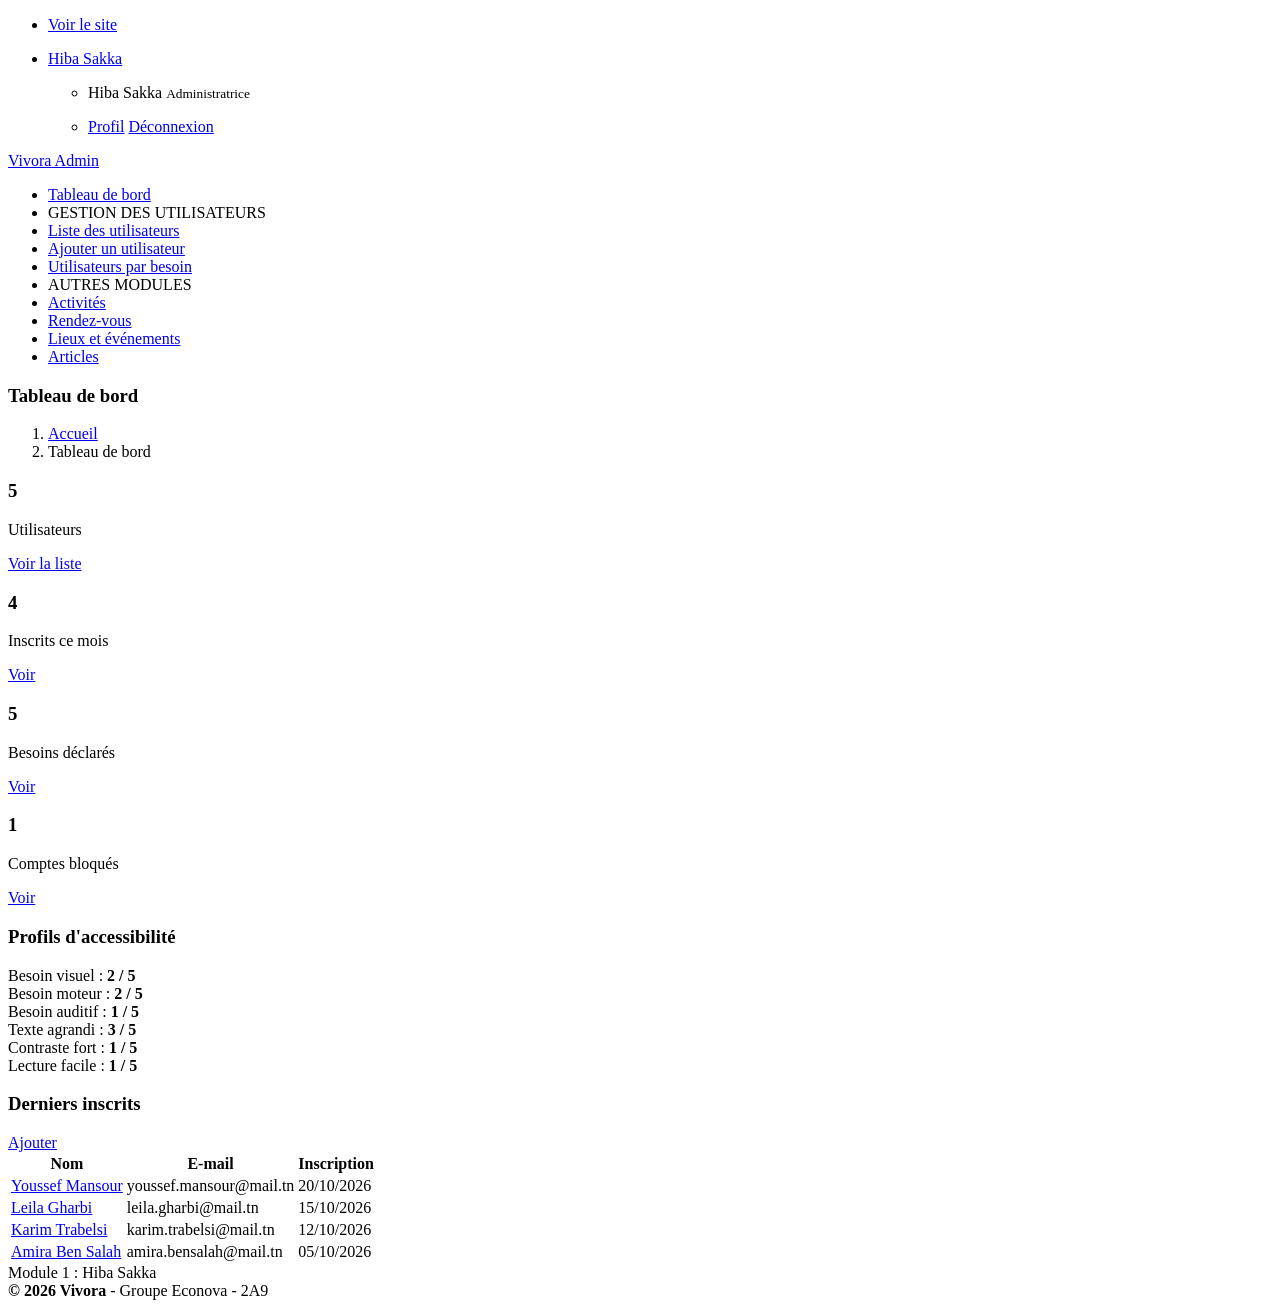
==== commit 0c184008: "Reapply "Module 1 : pages HTML pures" This reverts commit 5638bffc766103cbe492d58b366e8b48264205f4." ====
--- a/views/BackOffice/dashboard.html
+++ b/views/BackOffice/dashboard.html
@@ -1,283 +1,123 @@
 <!DOCTYPE html>
 <html lang="fr">
-
-<head>
-  <meta charset="utf-8">
-  <meta name="viewport" content="width=device-width, initial-scale=1.0">
-  <title>Tableau de bord - Vivora Admin</title>
-
-  <link rel="stylesheet" href="https://fonts.googleapis.com/css2?family=Source+Sans+3:wght@300;400;600;700&display=swap">
-  <link rel="stylesheet" href="assets/vendor/bootstrap-icons/bootstrap-icons.min.css">
-  <link rel="stylesheet" href="assets/css/adminlte.min.css">
-</head>
-
-<body class="layout-fixed sidebar-expand-lg bg-body-tertiary">
-  <div class="app-wrapper">
-
-    <nav class="app-header navbar navbar-expand bg-body">
-      <div class="container-fluid">
-        <ul class="navbar-nav">
-          <li class="nav-item">
-            <a class="nav-link" data-lte-toggle="sidebar" href="#" role="button"><i class="bi bi-list"></i></a>
-          </li>
-          <li class="nav-item d-none d-md-block"><a href="../FrontOffice/index.html" class="nav-link">Voir le site</a></li>
-        </ul>
-        <ul class="navbar-nav ms-auto">
-          <li class="nav-item dropdown user-menu">
-            <a href="#" class="nav-link dropdown-toggle" data-bs-toggle="dropdown">
-              <img src="assets/img/avatar.png" class="user-image rounded-circle shadow" alt="Admin">
-              <span class="d-none d-md-inline">Hiba Sakka</span>
-            </a>
-            <ul class="dropdown-menu dropdown-menu-lg dropdown-menu-end">
-              <li class="user-header text-bg-primary">
-                <img src="assets/img/avatar.png" class="rounded-circle shadow" alt="Admin">
-                <p>Hiba Sakka<small>Administratrice</small></p>
-              </li>
-              <li class="user-footer">
-                <a href="../FrontOffice/mon-profil.html" class="btn btn-default btn-flat">Profil</a>
-                <a href="../FrontOffice/connexion.html" class="btn btn-default btn-flat float-end">Déconnexion</a>
-              </li>
-            </ul>
-          </li>
-        </ul>
-      </div>
+  <head>
+    <meta charset="utf-8">
+    <title>Tableau de bord - Vivora Admin</title>
+  </head>
+  <body>
+    <nav>
+      <ul>
+        <li><a href="../FrontOffice/index.html">Voir le site</a></li>
+      </ul>
+      <ul>
+        <li>
+          <a href="#">Hiba Sakka</a>
+          <ul>
+            <li>
+              <p>Hiba Sakka <small>Administratrice</small></p>
+            </li>
+            <li>
+              <a href="../FrontOffice/mon-profil.html">Profil</a>
+              <a href="../FrontOffice/connexion.html">Déconnexion</a>
+            </li>
+          </ul>
+        </li>
+      </ul>
     </nav>
 
-    <aside class="app-sidebar bg-body-secondary shadow" data-bs-theme="dark">
-      <div class="sidebar-brand">
-        <a href="dashboard.html" class="brand-link">
-          <img src="assets/img/AdminLTELogo.png" alt="Vivora" class="brand-image opacity-75 shadow">
-          <span class="brand-text fw-light">Vivora Admin</span>
-        </a>
-      </div>
-      <div class="sidebar-wrapper">
-        <nav class="mt-2">
-          <ul class="nav sidebar-menu flex-column" data-lte-toggle="treeview" role="menu" data-accordion="false">
-              <li class="nav-item">
-                <a href="dashboard.html" class="nav-link active">
-                  <i class="nav-icon bi bi-speedometer2"></i>
-                  <p>Tableau de bord</p>
-                </a>
-              </li>
-              <li class="nav-header">GESTION DES UTILISATEURS</li>
-              <li class="nav-item">
-                <a href="utilisateurs-liste.html" class="nav-link">
-                  <i class="nav-icon bi bi-people"></i>
-                  <p>Liste des utilisateurs</p>
-                </a>
-              </li>
-              <li class="nav-item">
-                <a href="utilisateur-ajout.html" class="nav-link">
-                  <i class="nav-icon bi bi-person-plus"></i>
-                  <p>Ajouter un utilisateur</p>
-                </a>
-              </li>
-              <li class="nav-item">
-                <a href="utilisateurs-par-besoin.html" class="nav-link">
-                  <i class="nav-icon bi bi-universal-access"></i>
-                  <p>Utilisateurs par besoin</p>
-                </a>
-              </li>
-              <li class="nav-header">AUTRES MODULES</li>
-              <li class="nav-item">
-                <a href="#" class="nav-link">
-                  <i class="nav-icon bi bi-activity"></i>
-                  <p>Activités</p>
-                </a>
-              </li>
-              <li class="nav-item">
-                <a href="#" class="nav-link">
-                  <i class="nav-icon bi bi-calendar2-heart"></i>
-                  <p>Rendez-vous</p>
-                </a>
-              </li>
-              <li class="nav-item">
-                <a href="#" class="nav-link">
-                  <i class="nav-icon bi bi-geo-alt"></i>
-                  <p>Lieux et événements</p>
-                </a>
-              </li>
-              <li class="nav-item">
-                <a href="#" class="nav-link">
-                  <i class="nav-icon bi bi-journal-text"></i>
-                  <p>Articles</p>
-                </a>
-              </li>
-          </ul>
-        </nav>
-      </div>
+    <aside>
+      <a href="dashboard.html">Vivora Admin</a>
+
+      <nav>
+        <ul>
+          <li><a href="dashboard.html">Tableau de bord</a></li>
+          <li>GESTION DES UTILISATEURS</li>
+          <li><a href="utilisateurs-liste.html">Liste des utilisateurs</a></li>
+          <li><a href="utilisateur-ajout.html">Ajouter un utilisateur</a></li>
+          <li><a href="utilisateurs-par-besoin.html">Utilisateurs par besoin</a></li>
+          <li>AUTRES MODULES</li>
+          <li><a href="#">Activités</a></li>
+          <li><a href="#">Rendez-vous</a></li>
+          <li><a href="#">Lieux et événements</a></li>
+          <li><a href="#">Articles</a></li>
+        </ul>
+      </nav>
     </aside>
 
-    <main class="app-main">
-
-      <div class="app-content-header">
-        <div class="container-fluid">
-          <div class="row">
-            <div class="col-sm-6">
-              <h3 class="mb-0">Tableau de bord</h3>
-            </div>
-            <div class="col-sm-6">
-              <ol class="breadcrumb float-sm-end">
-                <li class="breadcrumb-item"><a href="dashboard.html">Accueil</a></li>
-                <li class="breadcrumb-item active">Tableau de bord</li>
-              </ol>
-            </div>
-          </div>
-        </div>
+    <main>
+      <h3>Tableau de bord</h3>
+      <ol>
+        <li><a href="dashboard.html">Accueil</a></li>
+        <li>Tableau de bord</li>
+      </ol>
+      <div>
+        <h3>5</h3>
+        <p>Utilisateurs</p>
+        <a href="utilisateurs-liste.html">Voir la liste</a>
+      </div>
+      <div>
+        <h3>4</h3>
+        <p>Inscrits ce mois</p>
+        <a href="utilisateurs-liste.html">Voir</a>
+      </div>
+      <div>
+        <h3>5</h3>
+        <p>Besoins déclarés</p>
+        <a href="utilisateurs-par-besoin.html">Voir</a>
+      </div>
+      <div>
+        <h3>1</h3>
+        <p>Comptes bloqués</p>
+        <a href="utilisateurs-liste.html">Voir</a>
+      </div>
+      <h3>Profils d'accessibilité</h3>
+      <div>Besoin visuel : <strong>2 / 5</strong></div>
+      <div>Besoin moteur : <strong>2 / 5</strong></div>
+      <div>Besoin auditif : <strong>1 / 5</strong></div>
+      <div>Texte agrandi : <strong>3 / 5</strong></div>
+      <div>Contraste fort : <strong>1 / 5</strong></div>
+      <div>Lecture facile : <strong>1 / 5</strong></div>
+      <div>
+        <h3>Derniers inscrits</h3>
+        <a href="utilisateur-ajout.html">Ajouter</a>
       </div>
 
-      <div class="app-content">
-        <div class="container-fluid">
-
-          <div class="row">
-            <div class="col-lg-3 col-6">
-              <div class="small-box text-bg-primary">
-                <div class="inner">
-                  <h3>5</h3>
-                  <p>Utilisateurs</p>
-                </div>
-                <i class="small-box-icon bi bi-people-fill"></i>
-                <a href="utilisateurs-liste.html" class="small-box-footer link-light link-underline-opacity-0">Voir la liste <i class="bi bi-arrow-right-circle"></i></a>
-              </div>
-            </div>
-            <div class="col-lg-3 col-6">
-              <div class="small-box text-bg-success">
-                <div class="inner">
-                  <h3>4</h3>
-                  <p>Inscrits ce mois</p>
-                </div>
-                <i class="small-box-icon bi bi-person-plus-fill"></i>
-                <a href="utilisateurs-liste.html" class="small-box-footer link-light link-underline-opacity-0">Voir <i class="bi bi-arrow-right-circle"></i></a>
-              </div>
-            </div>
-            <div class="col-lg-3 col-6">
-              <div class="small-box text-bg-warning">
-                <div class="inner">
-                  <h3>5</h3>
-                  <p>Besoins déclarés</p>
-                </div>
-                <i class="small-box-icon bi bi-universal-access"></i>
-                <a href="utilisateurs-par-besoin.html" class="small-box-footer link-dark link-underline-opacity-0">Voir <i class="bi bi-arrow-right-circle"></i></a>
-              </div>
-            </div>
-            <div class="col-lg-3 col-6">
-              <div class="small-box text-bg-danger">
-                <div class="inner">
-                  <h3>1</h3>
-                  <p>Comptes bloqués</p>
-                </div>
-                <i class="small-box-icon bi bi-lock-fill"></i>
-                <a href="utilisateurs-liste.html" class="small-box-footer link-light link-underline-opacity-0">Voir <i class="bi bi-arrow-right-circle"></i></a>
-              </div>
-            </div>
-          </div>
-
-          <div class="row">
-            <div class="col-lg-5">
-              <div class="card mb-4">
-                <div class="card-header">
-                  <h3 class="card-title">Profils d'accessibilité</h3>
-                </div>
-                <div class="card-body">
-                  <div class="mb-3">
-                    <div class="d-flex justify-content-between"><span><i class="bi bi-eye"></i> Besoin visuel</span><strong>2 / 5</strong></div>
-                    <div class="progress" role="progressbar" aria-valuenow="40" aria-valuemin="0" aria-valuemax="100">
-                      <div class="progress-bar bg-primary" style="width: 40%"></div>
-                    </div>
-                  </div>
-                  <div class="mb-3">
-                    <div class="d-flex justify-content-between"><span><i class="bi bi-person-wheelchair"></i> Besoin moteur</span><strong>2 / 5</strong></div>
-                    <div class="progress" role="progressbar" aria-valuenow="40" aria-valuemin="0" aria-valuemax="100">
-                      <div class="progress-bar bg-success" style="width: 40%"></div>
-                    </div>
-                  </div>
-                  <div class="mb-3">
-                    <div class="d-flex justify-content-between"><span><i class="bi bi-ear"></i> Besoin auditif</span><strong>1 / 5</strong></div>
-                    <div class="progress" role="progressbar" aria-valuenow="20" aria-valuemin="0" aria-valuemax="100">
-                      <div class="progress-bar bg-info" style="width: 20%"></div>
-                    </div>
-                  </div>
-                  <div class="mb-3">
-                    <div class="d-flex justify-content-between"><span><i class="bi bi-fonts"></i> Texte agrandi</span><strong>3 / 5</strong></div>
-                    <div class="progress" role="progressbar" aria-valuenow="60" aria-valuemin="0" aria-valuemax="100">
-                      <div class="progress-bar bg-warning" style="width: 60%"></div>
-                    </div>
-                  </div>
-                  <div class="mb-3">
-                    <div class="d-flex justify-content-between"><span><i class="bi bi-circle-half"></i> Contraste fort</span><strong>1 / 5</strong></div>
-                    <div class="progress" role="progressbar" aria-valuenow="20" aria-valuemin="0" aria-valuemax="100">
-                      <div class="progress-bar bg-danger" style="width: 20%"></div>
-                    </div>
-                  </div>
-                  <div class="mb-3">
-                    <div class="d-flex justify-content-between"><span><i class="bi bi-book"></i> Lecture facile</span><strong>1 / 5</strong></div>
-                    <div class="progress" role="progressbar" aria-valuenow="20" aria-valuemin="0" aria-valuemax="100">
-                      <div class="progress-bar bg-secondary" style="width: 20%"></div>
-                    </div>
-                  </div>
-                </div>
-              </div>
-            </div>
-
-            <div class="col-lg-7">
-              <div class="card mb-4">
-                <div class="card-header">
-                  <h3 class="card-title">Derniers inscrits</h3>
-                  <div class="card-tools">
-                    <a href="utilisateur-ajout.html" class="btn btn-primary btn-sm"><i class="bi bi-plus-lg"></i> Ajouter</a>
-                  </div>
-                </div>
-                <div class="card-body p-0">
-                  <table class="table table-striped mb-0">
-                    <thead>
-                      <tr>
-                        <th>Nom</th>
-                        <th>E-mail</th>
-                        <th>Inscription</th>
-                      </tr>
-                    </thead>
-                    <tbody>
-                      <tr>
-                        <td><a href="utilisateur-detail.html">Youssef Mansour</a></td>
-                        <td>youssef.mansour@mail.tn</td>
-                        <td>20/10/2026</td>
-                      </tr>
-                      <tr>
-                        <td><a href="utilisateur-detail.html">Leila Gharbi</a></td>
-                        <td>leila.gharbi@mail.tn</td>
-                        <td>15/10/2026</td>
-                      </tr>
-                      <tr>
-                        <td><a href="utilisateur-detail.html">Karim Trabelsi</a></td>
-                        <td>karim.trabelsi@mail.tn</td>
-                        <td>12/10/2026</td>
-                      </tr>
-                      <tr>
-                        <td><a href="utilisateur-detail.html">Amira Ben Salah</a></td>
-                        <td>amira.bensalah@mail.tn</td>
-                        <td>05/10/2026</td>
-                      </tr>
-                    </tbody>
-                  </table>
-                </div>
-              </div>
-            </div>
-          </div>
-
-        </div>
-      </div>
-
+      <table>
+        <thead>
+          <tr>
+            <th>Nom</th>
+            <th>E-mail</th>
+            <th>Inscription</th>
+          </tr>
+        </thead>
+        <tbody>
+          <tr>
+            <td><a href="utilisateur-detail.html">Youssef Mansour</a></td>
+            <td>youssef.mansour@mail.tn</td>
+            <td>20/10/2026</td>
+          </tr>
+          <tr>
+            <td><a href="utilisateur-detail.html">Leila Gharbi</a></td>
+            <td>leila.gharbi@mail.tn</td>
+            <td>15/10/2026</td>
+          </tr>
+          <tr>
+            <td><a href="utilisateur-detail.html">Karim Trabelsi</a></td>
+            <td>karim.trabelsi@mail.tn</td>
+            <td>12/10/2026</td>
+          </tr>
+          <tr>
+            <td><a href="utilisateur-detail.html">Amira Ben Salah</a></td>
+            <td>amira.bensalah@mail.tn</td>
+            <td>05/10/2026</td>
+          </tr>
+        </tbody>
+      </table>
     </main>
 
-    <footer class="app-footer">
-      <div class="float-end d-none d-sm-inline">Module 1 : Hiba Sakka</div>
+    <footer>
+      <div>Module 1 : Hiba Sakka</div>
       <strong>© 2026 Vivora</strong> - Groupe Econova - 2A9
     </footer>
-
-  </div>
-
-  <script src="assets/vendor/bootstrap/js/bootstrap.bundle.min.js"></script>
-  <script src="assets/js/adminlte.min.js"></script>
-</body>
-
+  </body>
 </html>
